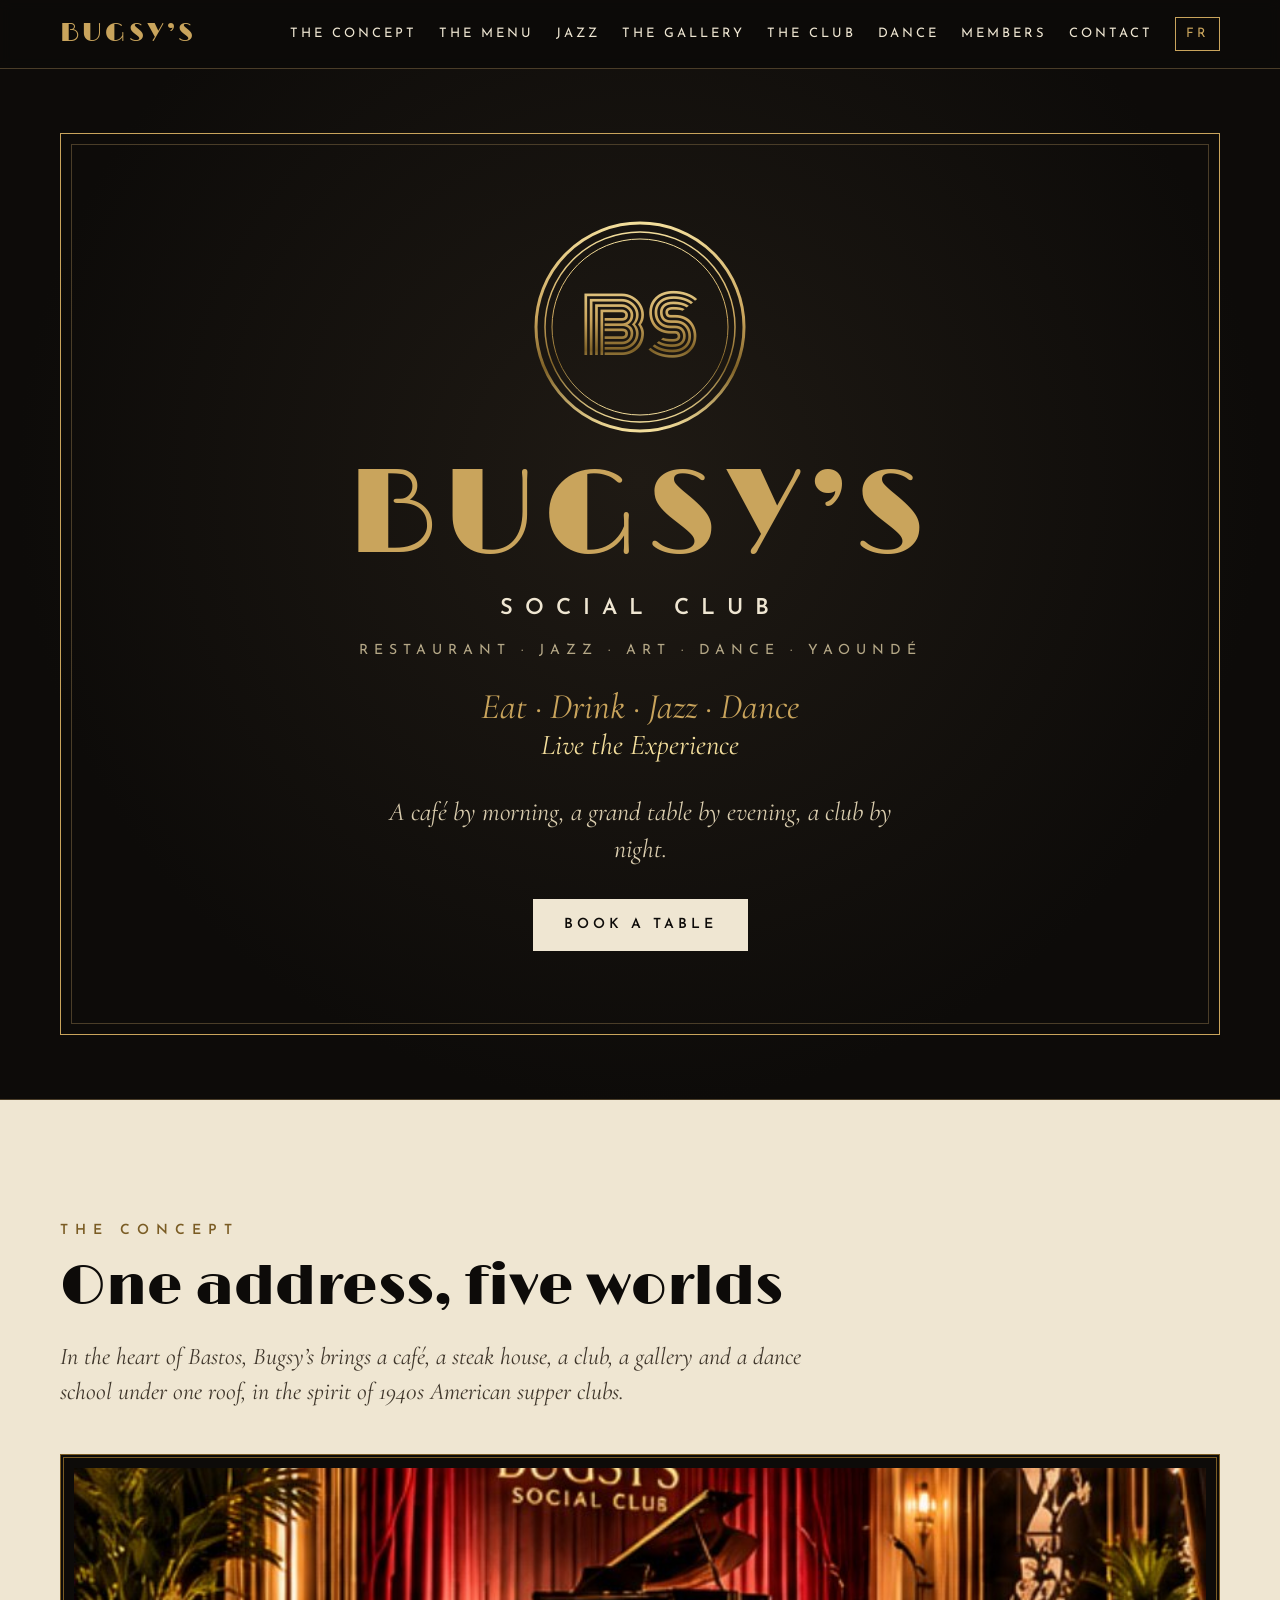
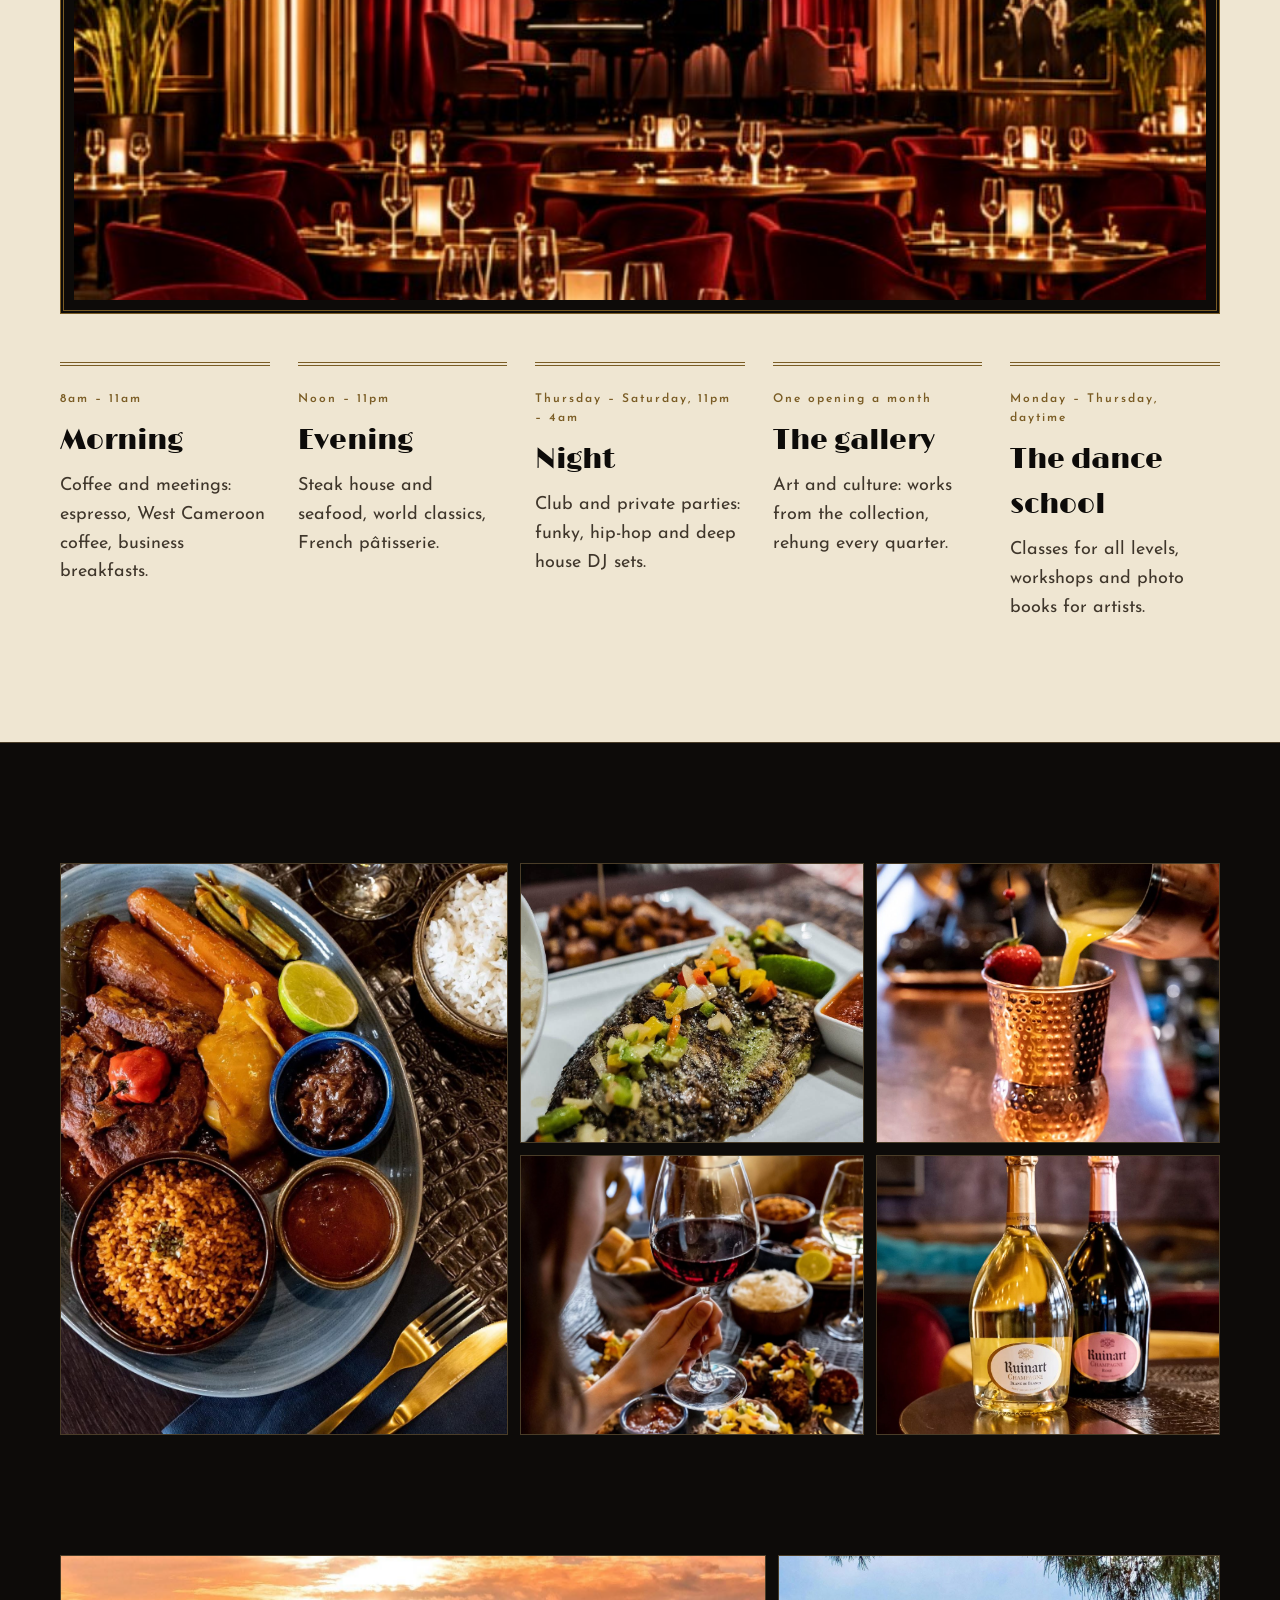
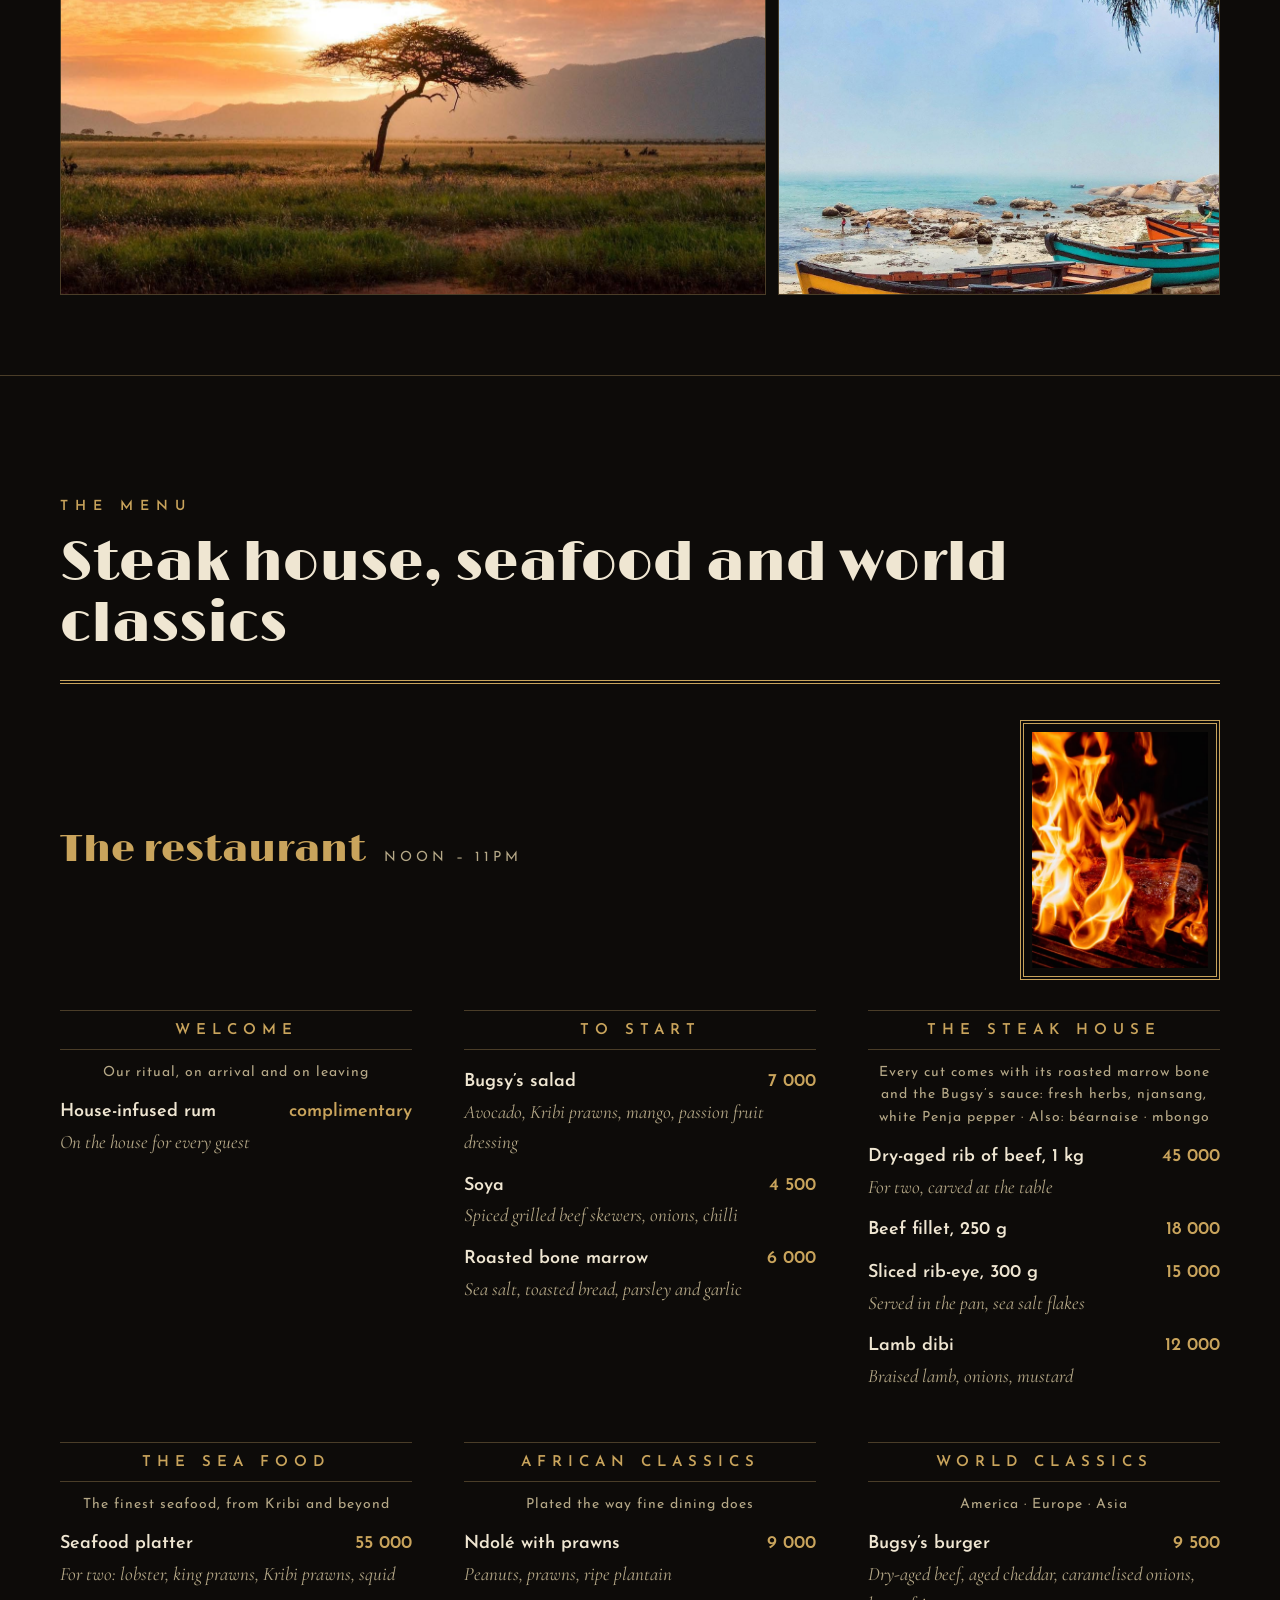
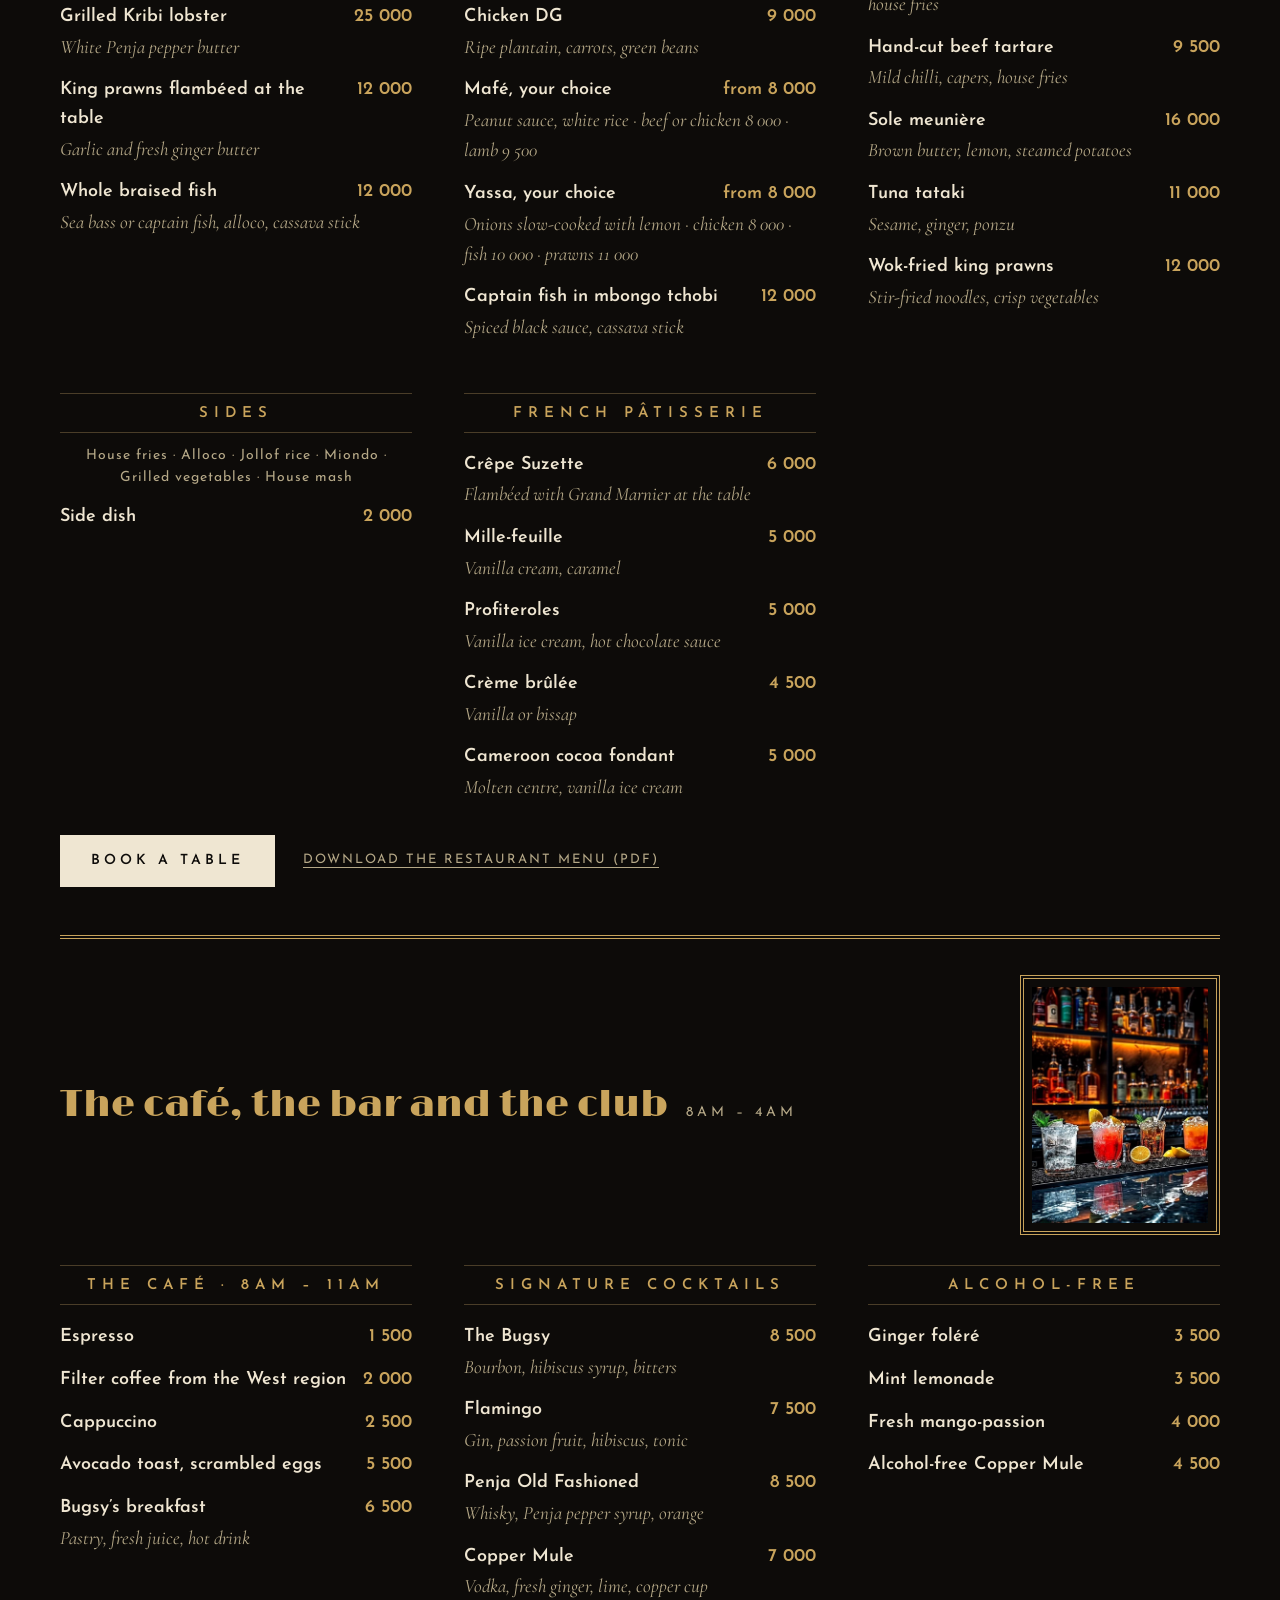
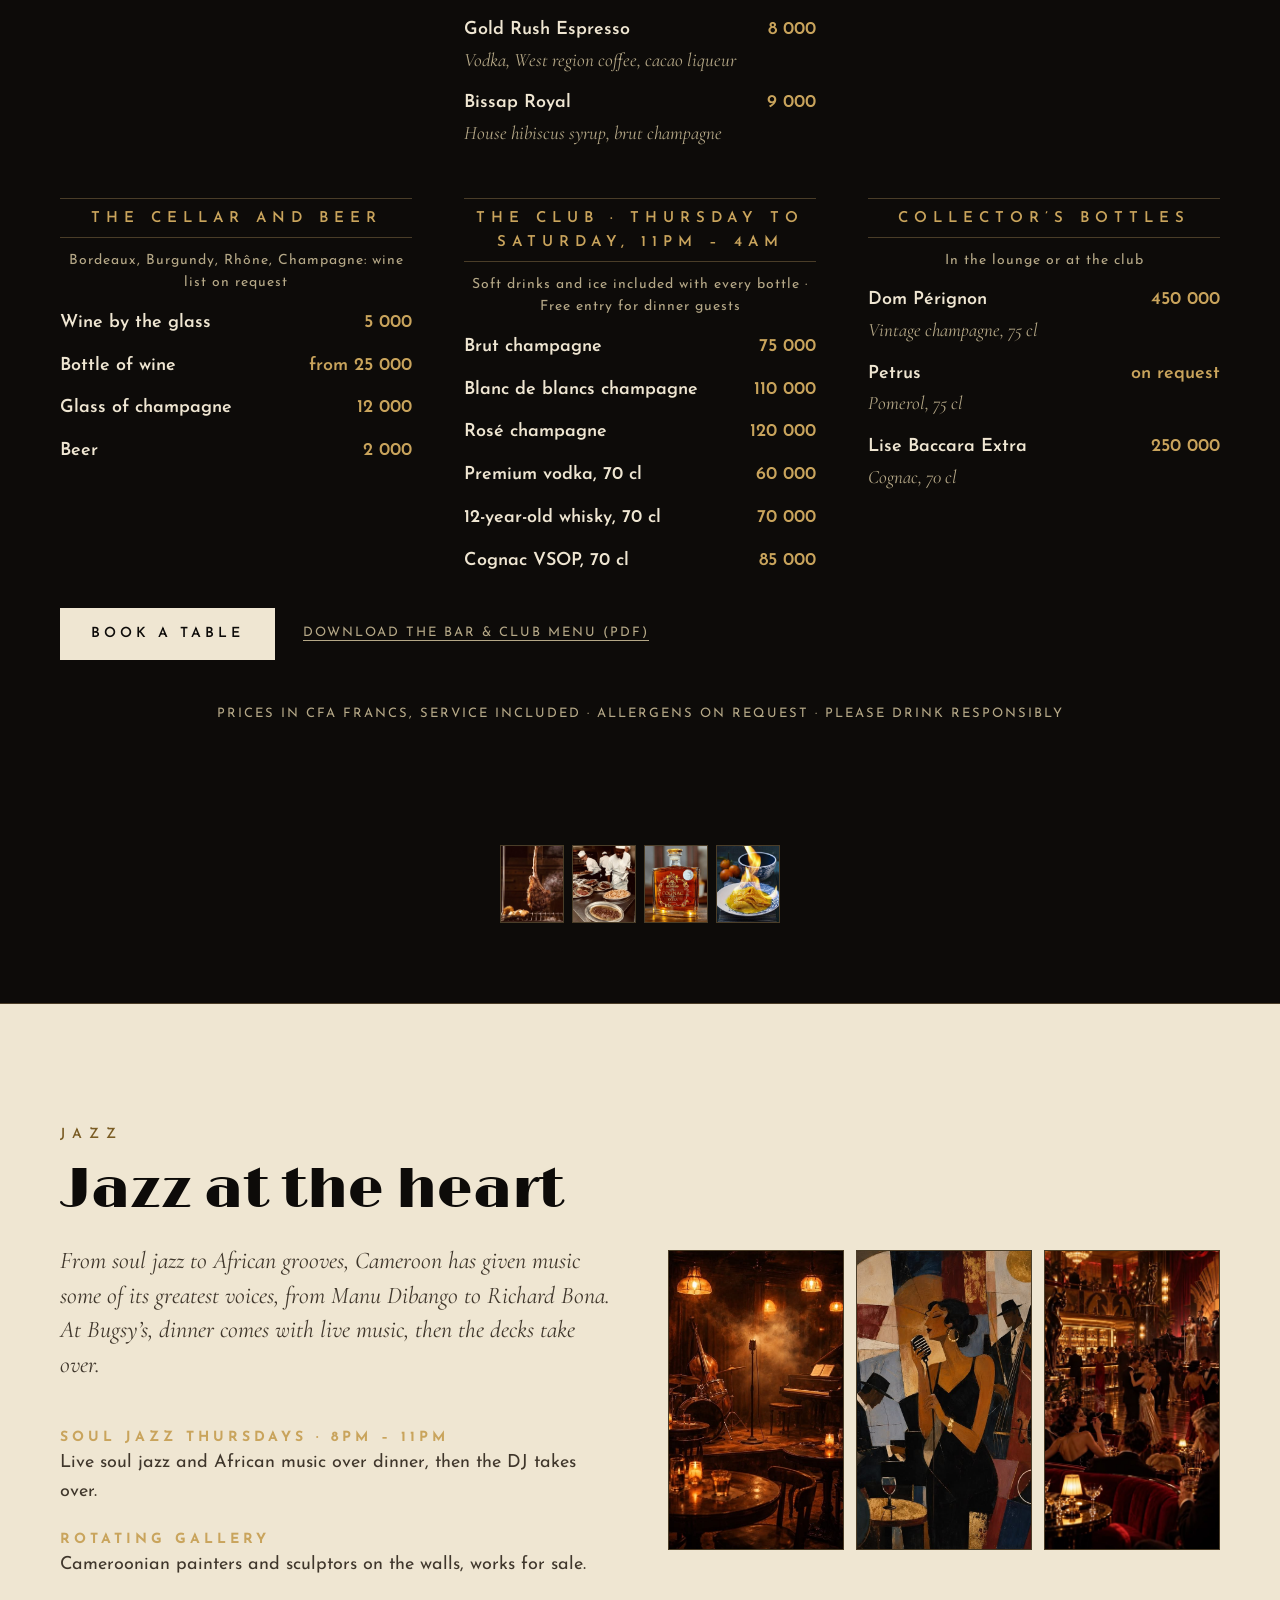
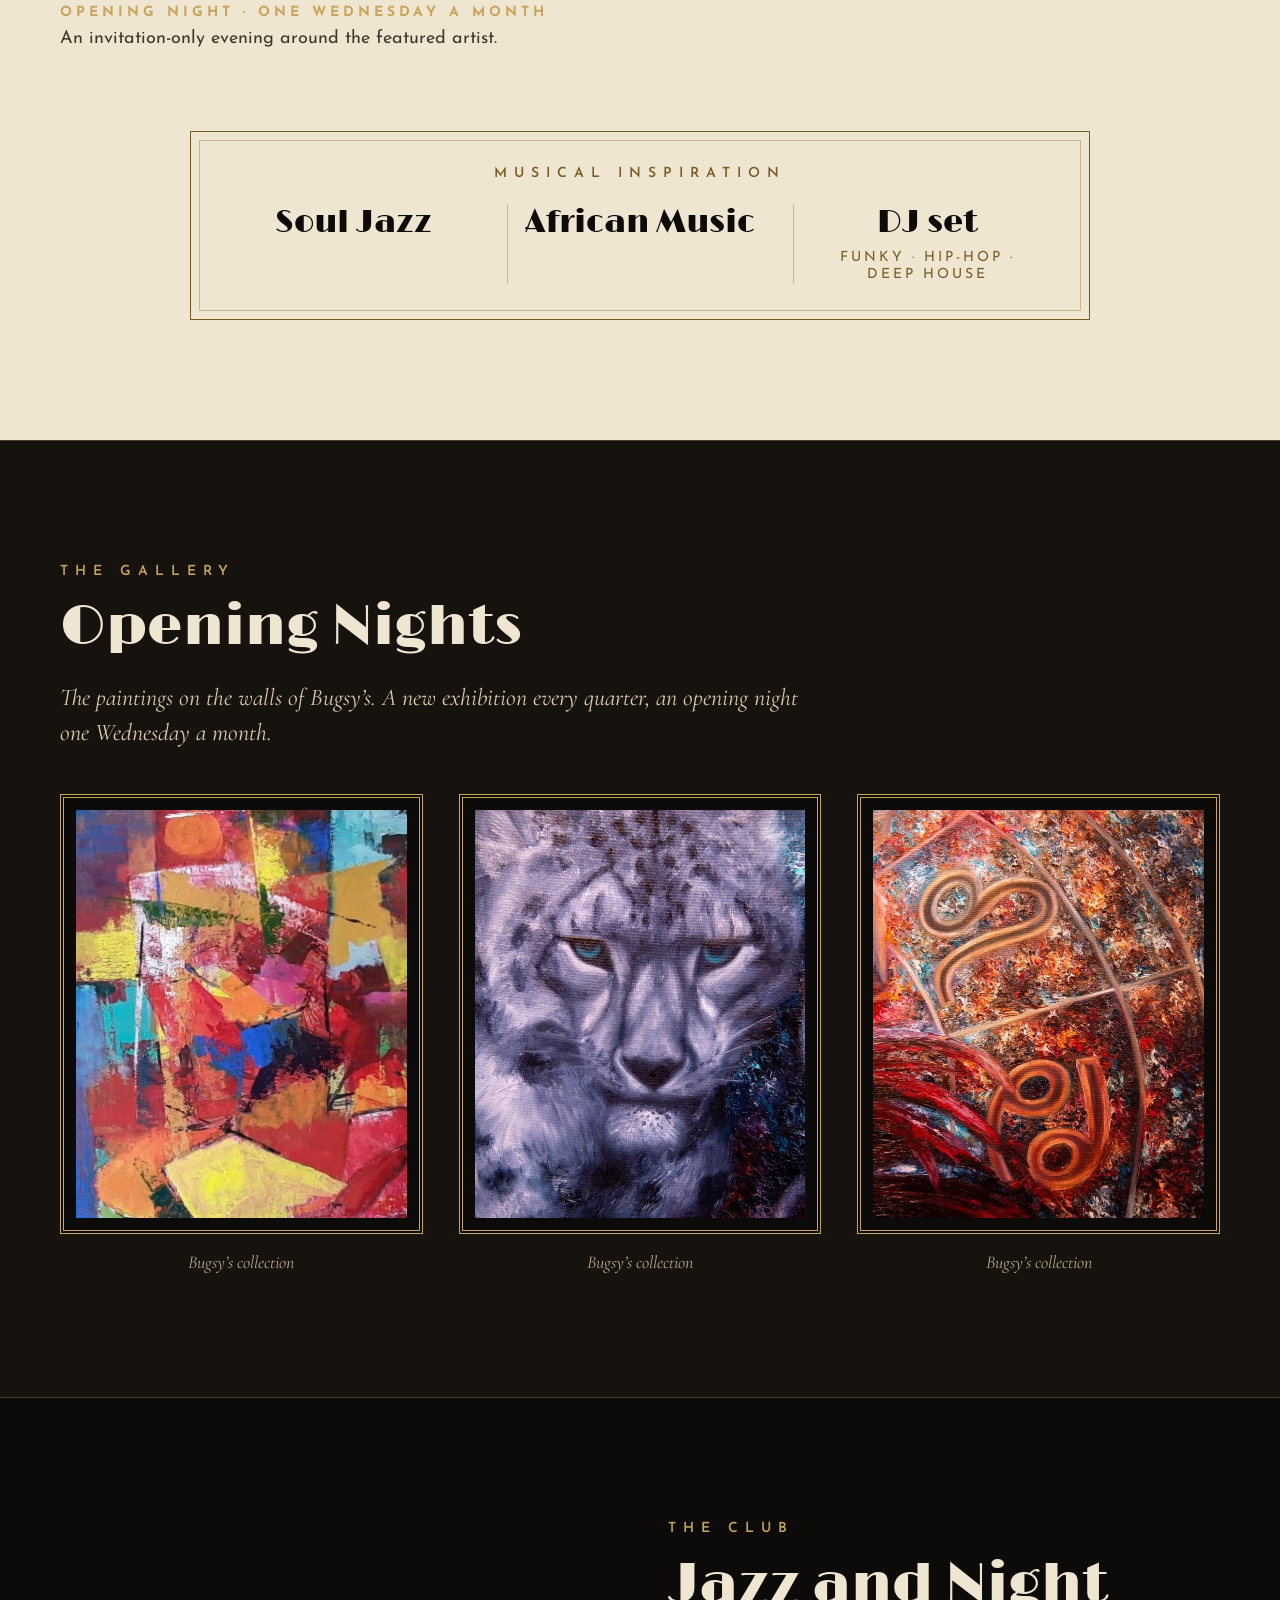
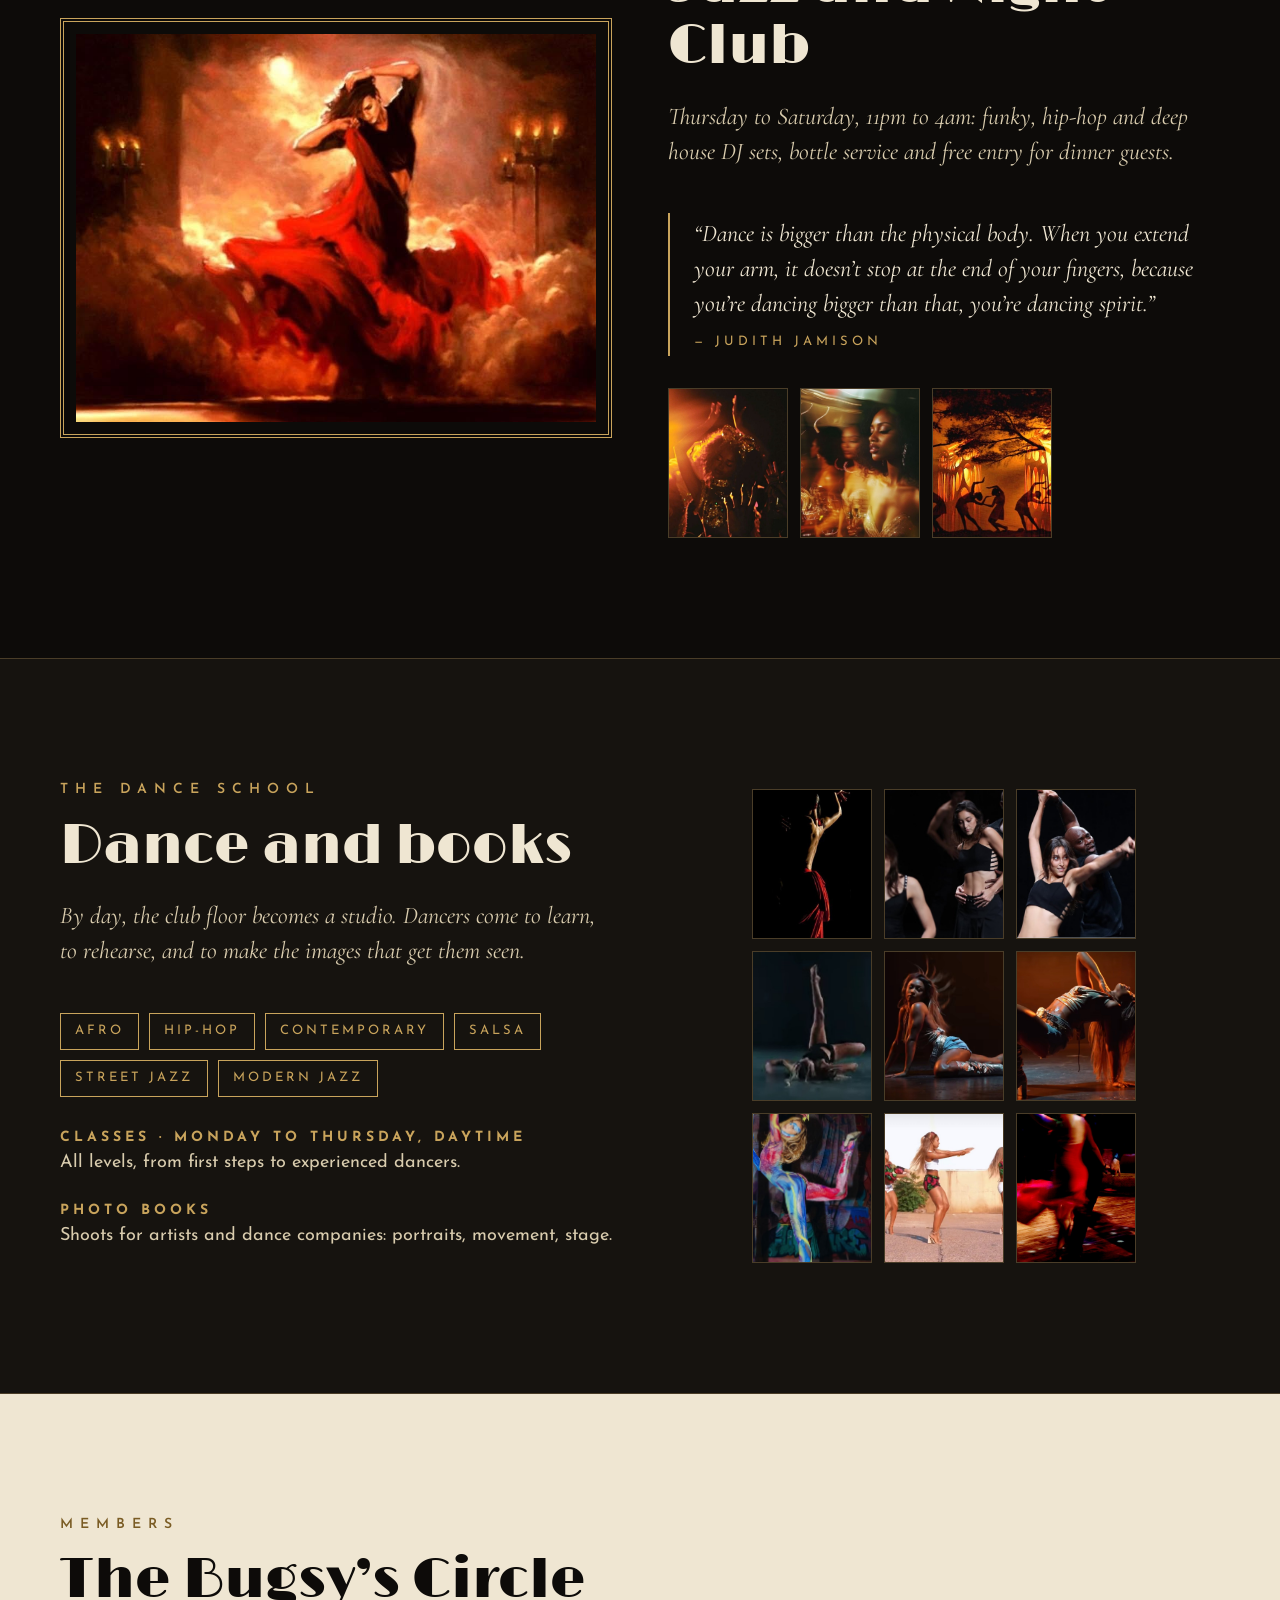
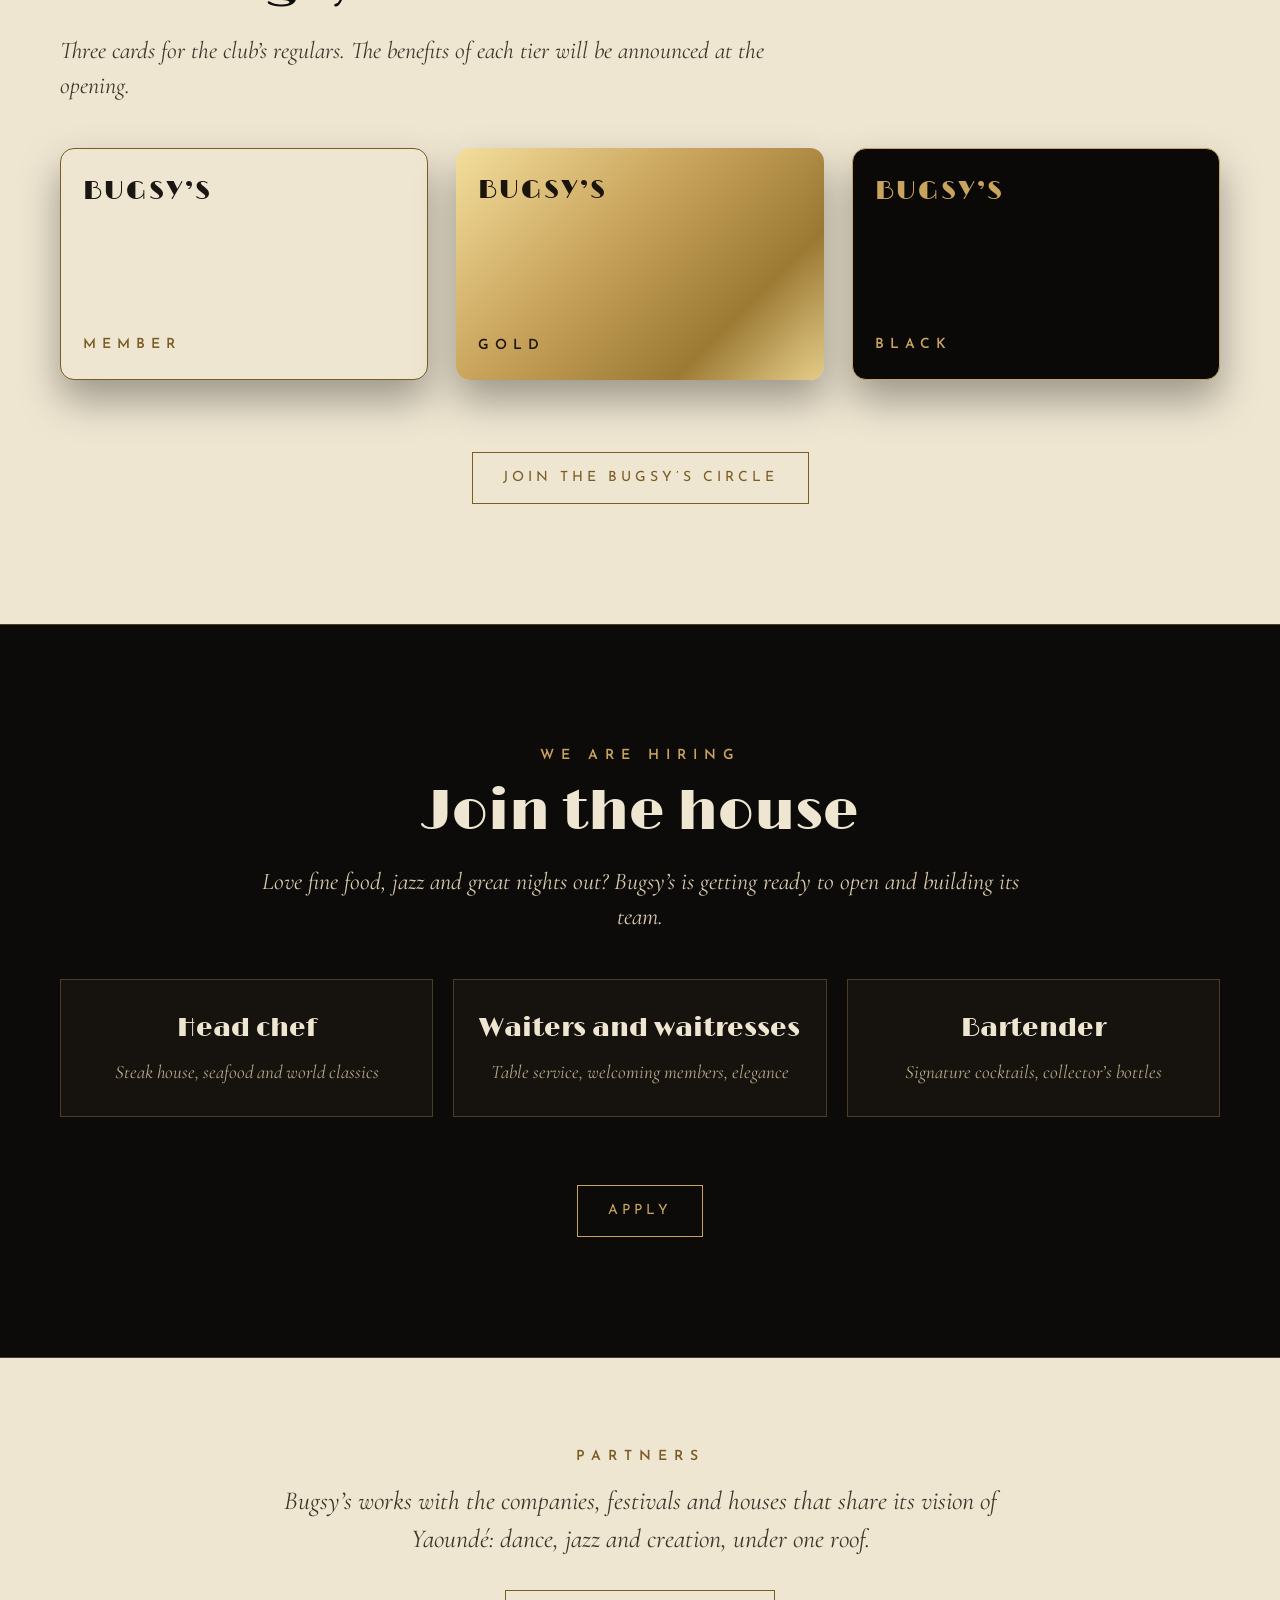
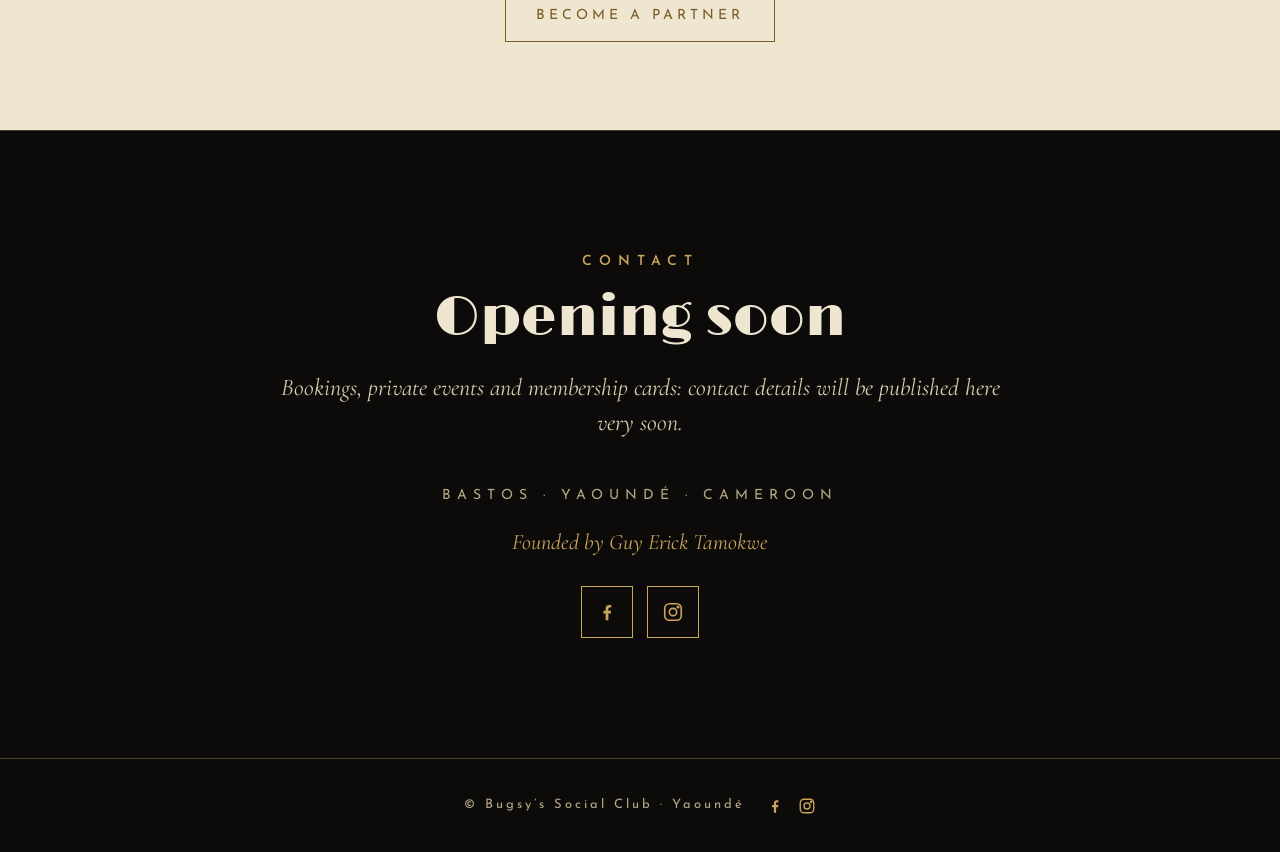
==== en/index.html @ 082ef9e2 "Citation de Judith Jamison : section Jazz and Night Club" ====
<!doctype html>
<html lang="en">
<head>
<meta charset="utf-8">
<meta name="viewport" content="width=device-width, initial-scale=1">
<title>Bugsy’s Social Club — Café, steak house & club in Yaoundé</title>
<meta name="description" content="Bugsy’s Social Club, in Bastos, Yaoundé: a café by morning, a steak house & seafood restaurant by day, soul jazz and African music on Thursdays, funky, hip-hop and deep house DJ sets by night.">
<meta name="google-site-verification" content="RqMSrApwnwL7EWHjoufAK615FxAHIwPgRF8zSP913zs">
<link rel="canonical" href="https://bugsys-club.github.io/bugsysclub/en/">
<link rel="alternate" hreflang="fr" href="https://bugsys-club.github.io/bugsysclub/">
<link rel="alternate" hreflang="en" href="https://bugsys-club.github.io/bugsysclub/en/">
<meta property="og:title" content="Bugsy’s Social Club — Café, steak house & club in Yaoundé">
<meta property="og:description" content="Bugsy’s Social Club, in Bastos, Yaoundé: a café by morning, a steak house & seafood restaurant by day, soul jazz and African music on Thursdays, funky, hip-hop and deep house DJ sets by night.">
<meta property="og:image" content="https://bugsys-club.github.io/bugsysclub/assets/img/plateau.jpg">
<meta property="og:url" content="https://bugsys-club.github.io/bugsysclub/en/">
<link rel="preconnect" href="https://fonts.googleapis.com">
<link rel="preconnect" href="https://fonts.gstatic.com" crossorigin>
<link href="https://fonts.googleapis.com/css2?family=Limelight&family=Monoton&family=Josefin+Sans:wght@400;600&family=Cormorant+Garamond:ital,wght@1,500&display=swap" rel="stylesheet">
<link rel="stylesheet" href="../assets/style.css">
<link rel="icon" href="../assets/favicon.svg" type="image/svg+xml">
<meta name="twitter:card" content="summary_large_image">
<script type="application/ld+json">{"@context": "https://schema.org", "@type": ["Restaurant", "BarOrPub"], "name": "Bugsy’s Social Club", "url": "https://bugsys-club.github.io/bugsysclub/en/", "description": "Bugsy’s Social Club, in Bastos, Yaoundé: a café by morning, a steak house & seafood restaurant by day, soul jazz and African music on Thursdays, funky, hip-hop and deep house DJ sets by night.", "image": "https://bugsys-club.github.io/bugsysclub/assets/img/plateau.jpg", "servesCuisine": ["Steakhouse", "Seafood", "Cameroonian", "African", "French", "International"], "address": {"@type": "PostalAddress", "addressLocality": "Yaoundé", "addressRegion": "Bastos", "addressCountry": "CM"}, "inLanguage": "en", "founder": {"@type": "Person", "name": "Guy Erick Tamokwe", "sameAs": ["https://www.instagram.com/guyericktamokwe/"]}, "sameAs": ["https://www.facebook.com/share/19V8M8bjyL/"]}</script>
</head>
<body>
<header class="header"><div class="wrap">
  <a class="brand" href="#top">BUGSY’S</a>
  <nav class="nav"><a href="#concept">The concept</a><a href="#carte">The menu</a><a href="#jazz">Jazz</a><a href="#galerie">The gallery</a><a href="#club">The club</a><a href="#danse">Dance</a><a href="#membres">Members</a><a href="#contact">Contact</a><a class="lang" href="../" hreflang="fr">FR</a><button class="burger" type="button" aria-expanded="false" aria-controls="sommaire">Contents</button></nav>
</div></header>
<div class="sommaire" id="sommaire" hidden>
  <p class="sommaire-titre">Contents</p>
  <ol><li><a href="#concept">The concept</a></li><li><a href="#carte">The menu</a></li><li><a href="#jazz">Jazz</a></li><li><a href="#galerie">The gallery</a></li><li><a href="#club">The club</a></li><li><a href="#danse">Dance</a></li><li><a href="#membres">Members</a></li><li><a href="#contact">Contact</a></li></ol>
  <button class="fermer" type="button">Close</button>
</div>
<script>
(function () {
  var b = document.querySelector('.burger'), s = document.getElementById('sommaire');
  function ouvrir(o) { s.hidden = !o; b.setAttribute('aria-expanded', o); document.body.style.overflow = o ? 'hidden' : ''; }
  b.addEventListener('click', function () { ouvrir(s.hidden); });
  s.querySelector('.fermer').addEventListener('click', function () { ouvrir(false); });
  s.querySelectorAll('a').forEach(function (a) { a.addEventListener('click', function () { ouvrir(false); }); });
})();
</script>
<main id="top">
<section class="hero"><div class="wrap"><div class="hero-frame"><div class="hero-inner">
  <svg viewBox="0 0 220 220" role="img" aria-label="Monogramme BS de Bugsy’s Social Club">
  <defs><linearGradient id="or" x1="0" y1="0" x2="0" y2="1">
    <stop offset="0" stop-color="#F3DE9C"/><stop offset="0.45" stop-color="#C9A45C"/>
    <stop offset="0.7" stop-color="#7E6127"/><stop offset="1" stop-color="#F3DE9C"/></linearGradient></defs>
  <circle cx="110" cy="110" r="104" fill="none" stroke="url(#or)" stroke-width="3"/>
  <circle cx="110" cy="110" r="95" fill="none" stroke="url(#or)" stroke-width="1.5"/>
  <circle cx="110" cy="110" r="88" fill="none" stroke="url(#or)" stroke-width="1"/>
  <text x="110" y="138" text-anchor="middle" font-family="Monoton, serif" font-size="76" fill="url(#or)">BS</text>
</svg>
  <h1>BUGSY’S</h1>
  <p class="club">SOCIAL CLUB</p>
  <p class="sous">Restaurant · Jazz · Art · Dance · Yaoundé</p>
  <p class="signature">Eat · Drink · Jazz · Dance<span>Live the Experience</span></p>
  <p class="accroche">A café by morning, a grand table by evening, a club by night.</p>
  <a class="btn btn-plein" href="#contact" data-objet="Booking">Book a table</a>
</div></div></div></section>

<section class="section clair" id="concept"><div class="wrap">
  <p class="eyebrow">The concept</p>
  <h2>One address, five worlds</h2>
  <p class="intro">In the heart of Bastos, Bugsy’s brings a café, a steak house, a club, a gallery and a dance school under one roof, in the spirit of 1940s American supper clubs.</p>
  <figure class="ambiance"><img src="../assets/img/ambiance-salle.jpg" alt="The Bugsy’s dining room: red velvet chairs, chandelier, stage and grand piano" loading="lazy"></figure>
  <div class="trois cinq"><div class="temps"><div class="heure">8am – 11am</div><h3>Morning</h3><p>Coffee and meetings: espresso, West Cameroon coffee, business breakfasts.</p></div><div class="temps"><div class="heure">Noon – 11pm</div><h3>Evening</h3><p>Steak house and seafood, world classics, French pâtisserie.</p></div><div class="temps"><div class="heure">Thursday – Saturday, 11pm – 4am</div><h3>Night</h3><p>Club and private parties: funky, hip-hop and deep house DJ sets.</p></div><div class="temps"><div class="heure">One opening a month</div><h3>The gallery</h3><p>Art and culture: works from the collection, rehung every quarter.</p></div><div class="temps"><div class="heure">Monday – Thursday, daytime</div><h3>The dance school</h3><p>Classes for all levels, workshops and photo books for artists.</p></div></div>
</div></section>

<section class="section"><div class="wrap"><div class="galerie"><img src="../assets/img/plateau.jpg" alt="Platter of braised meats, red rice and house sauces" loading="lazy"><img src="../assets/img/poisson.jpg" alt="Braised fish with pepper salsa and lime" loading="lazy"><img src="../assets/img/cocktail.jpg" alt="Cocktail served in a copper cup" loading="lazy"><img src="../assets/img/vin.jpg" alt="Glass of red wine above a laid table" loading="lazy"><img src="../assets/img/champagne.jpg" alt="Champagne on a lounge table" loading="lazy"></div></div></section>

<section class="section illustrations"><div class="wrap"><div class="racines">
    <img src="../assets/img/savane.jpg" alt="Lone acacia tree on the savannah at sunset" loading="lazy">
    <img src="../assets/img/barques.jpg" alt="Colourful fishing boats on an African beach" loading="lazy">
</div></div></section>

<section class="section" id="carte"><div class="wrap">
  <p class="eyebrow">The menu</p>
  <h2>Steak house, seafood and world classics</h2>
  <div class="volet"><div class="volet-tete"><p class="volet-titre">The restaurant <span>Noon – 11pm</span></p><img src="../assets/img/grill-flammes.jpg" alt="Beef seared in the flames of the grill" loading="lazy"></div><div class="carte"><div class="rubrique"><h3>Welcome</h3><p class="note">Our ritual, on arrival and on leaving</p><p class="plat"><span class="ligne"><strong>House-infused rum</strong><b class="prix">complimentary</b></span><span class="desc">On the house for every guest</span></p></div><div class="rubrique"><h3>To start</h3><p class="plat"><span class="ligne"><strong>Bugsy’s salad</strong><b class="prix">7 000</b></span><span class="desc">Avocado, Kribi prawns, mango, passion fruit dressing</span></p><p class="plat"><span class="ligne"><strong>Soya</strong><b class="prix">4 500</b></span><span class="desc">Spiced grilled beef skewers, onions, chilli</span></p><p class="plat"><span class="ligne"><strong>Roasted bone marrow</strong><b class="prix">6 000</b></span><span class="desc">Sea salt, toasted bread, parsley and garlic</span></p></div><div class="rubrique"><h3>The Steak House</h3><p class="note">Every cut comes with its roasted marrow bone and the Bugsy’s sauce: fresh herbs, njansang, white Penja pepper · Also: béarnaise · mbongo</p><p class="plat"><span class="ligne"><strong>Dry-aged rib of beef, 1 kg</strong><b class="prix">45 000</b></span><span class="desc">For two, carved at the table</span></p><p class="plat"><span class="ligne"><strong>Beef fillet, 250 g</strong><b class="prix">18 000</b></span></p><p class="plat"><span class="ligne"><strong>Sliced rib-eye, 300 g</strong><b class="prix">15 000</b></span><span class="desc">Served in the pan, sea salt flakes</span></p><p class="plat"><span class="ligne"><strong>Lamb dibi</strong><b class="prix">12 000</b></span><span class="desc">Braised lamb, onions, mustard</span></p></div><div class="rubrique"><h3>The Sea Food</h3><p class="note">The finest seafood, from Kribi and beyond</p><p class="plat"><span class="ligne"><strong>Seafood platter</strong><b class="prix">55 000</b></span><span class="desc">For two: lobster, king prawns, Kribi prawns, squid</span></p><p class="plat"><span class="ligne"><strong>Grilled Kribi lobster</strong><b class="prix">25 000</b></span><span class="desc">White Penja pepper butter</span></p><p class="plat"><span class="ligne"><strong>King prawns flambéed at the table</strong><b class="prix">12 000</b></span><span class="desc">Garlic and fresh ginger butter</span></p><p class="plat"><span class="ligne"><strong>Whole braised fish</strong><b class="prix">12 000</b></span><span class="desc">Sea bass or captain fish, alloco, cassava stick</span></p></div><div class="rubrique"><h3>African classics</h3><p class="note">Plated the way fine dining does</p><p class="plat"><span class="ligne"><strong>Ndolé with prawns</strong><b class="prix">9 000</b></span><span class="desc">Peanuts, prawns, ripe plantain</span></p><p class="plat"><span class="ligne"><strong>Chicken DG</strong><b class="prix">9 000</b></span><span class="desc">Ripe plantain, carrots, green beans</span></p><p class="plat"><span class="ligne"><strong>Mafé, your choice</strong><b class="prix">from 8 000</b></span><span class="desc">Peanut sauce, white rice · beef or chicken 8 000 · lamb 9 500</span></p><p class="plat"><span class="ligne"><strong>Yassa, your choice</strong><b class="prix">from 8 000</b></span><span class="desc">Onions slow-cooked with lemon · chicken 8 000 · fish 10 000 · prawns 11 000</span></p><p class="plat"><span class="ligne"><strong>Captain fish in mbongo tchobi</strong><b class="prix">12 000</b></span><span class="desc">Spiced black sauce, cassava stick</span></p></div><div class="rubrique"><h3>World classics</h3><p class="note">America · Europe · Asia</p><p class="plat"><span class="ligne"><strong>Bugsy’s burger</strong><b class="prix">9 500</b></span><span class="desc">Dry-aged beef, aged cheddar, caramelised onions, house fries</span></p><p class="plat"><span class="ligne"><strong>Hand-cut beef tartare</strong><b class="prix">9 500</b></span><span class="desc">Mild chilli, capers, house fries</span></p><p class="plat"><span class="ligne"><strong>Sole meunière</strong><b class="prix">16 000</b></span><span class="desc">Brown butter, lemon, steamed potatoes</span></p><p class="plat"><span class="ligne"><strong>Tuna tataki</strong><b class="prix">11 000</b></span><span class="desc">Sesame, ginger, ponzu</span></p><p class="plat"><span class="ligne"><strong>Wok-fried king prawns</strong><b class="prix">12 000</b></span><span class="desc">Stir-fried noodles, crisp vegetables</span></p></div><div class="rubrique"><h3>Sides</h3><p class="note">House fries · Alloco · Jollof rice · Miondo · Grilled vegetables · House mash</p><p class="plat"><span class="ligne"><strong>Side dish</strong><b class="prix">2 000</b></span></p></div><div class="rubrique"><h3>French pâtisserie</h3><p class="plat"><span class="ligne"><strong>Crêpe Suzette</strong><b class="prix">6 000</b></span><span class="desc">Flambéed with Grand Marnier at the table</span></p><p class="plat"><span class="ligne"><strong>Mille-feuille</strong><b class="prix">5 000</b></span><span class="desc">Vanilla cream, caramel</span></p><p class="plat"><span class="ligne"><strong>Profiteroles</strong><b class="prix">5 000</b></span><span class="desc">Vanilla ice cream, hot chocolate sauce</span></p><p class="plat"><span class="ligne"><strong>Crème brûlée</strong><b class="prix">4 500</b></span><span class="desc">Vanilla or bissap</span></p><p class="plat"><span class="ligne"><strong>Cameroon cocoa fondant</strong><b class="prix">5 000</b></span><span class="desc">Molten centre, vanilla ice cream</span></p></div></div><div class="volet-actions"><a class="btn btn-plein" href="#contact" data-objet="Booking">Book a table</a><a class="lien-pdf" href="../assets/cartes/bugsys-carte-restaurant.pdf" download>Download the restaurant menu (PDF)</a></div></div><div class="volet"><div class="volet-tete"><p class="volet-titre">The café, the bar and the club <span>8am – 4am</span></p><img src="../assets/img/bar-cocktails.jpg" alt="Cocktails lined up on the bar counter, lit bottles behind" loading="lazy"></div><div class="carte"><div class="rubrique"><h3>The café · 8am – 11am</h3><p class="plat"><span class="ligne"><strong>Espresso</strong><b class="prix">1 500</b></span></p><p class="plat"><span class="ligne"><strong>Filter coffee from the West region</strong><b class="prix">2 000</b></span></p><p class="plat"><span class="ligne"><strong>Cappuccino</strong><b class="prix">2 500</b></span></p><p class="plat"><span class="ligne"><strong>Avocado toast, scrambled eggs</strong><b class="prix">5 500</b></span></p><p class="plat"><span class="ligne"><strong>Bugsy’s breakfast</strong><b class="prix">6 500</b></span><span class="desc">Pastry, fresh juice, hot drink</span></p></div><div class="rubrique"><h3>Signature cocktails</h3><p class="plat"><span class="ligne"><strong>The Bugsy</strong><b class="prix">8 500</b></span><span class="desc">Bourbon, hibiscus syrup, bitters</span></p><p class="plat"><span class="ligne"><strong>Flamingo</strong><b class="prix">7 500</b></span><span class="desc">Gin, passion fruit, hibiscus, tonic</span></p><p class="plat"><span class="ligne"><strong>Penja Old Fashioned</strong><b class="prix">8 500</b></span><span class="desc">Whisky, Penja pepper syrup, orange</span></p><p class="plat"><span class="ligne"><strong>Copper Mule</strong><b class="prix">7 000</b></span><span class="desc">Vodka, fresh ginger, lime, copper cup</span></p><p class="plat"><span class="ligne"><strong>Gold Rush Espresso</strong><b class="prix">8 000</b></span><span class="desc">Vodka, West region coffee, cacao liqueur</span></p><p class="plat"><span class="ligne"><strong>Bissap Royal</strong><b class="prix">9 000</b></span><span class="desc">House hibiscus syrup, brut champagne</span></p></div><div class="rubrique"><h3>Alcohol-free</h3><p class="plat"><span class="ligne"><strong>Ginger foléré</strong><b class="prix">3 500</b></span></p><p class="plat"><span class="ligne"><strong>Mint lemonade</strong><b class="prix">3 500</b></span></p><p class="plat"><span class="ligne"><strong>Fresh mango-passion</strong><b class="prix">4 000</b></span></p><p class="plat"><span class="ligne"><strong>Alcohol-free Copper Mule</strong><b class="prix">4 500</b></span></p></div><div class="rubrique"><h3>The cellar and beer</h3><p class="note">Bordeaux, Burgundy, Rhône, Champagne: wine list on request</p><p class="plat"><span class="ligne"><strong>Wine by the glass</strong><b class="prix">5 000</b></span></p><p class="plat"><span class="ligne"><strong>Bottle of wine</strong><b class="prix">from 25 000</b></span></p><p class="plat"><span class="ligne"><strong>Glass of champagne</strong><b class="prix">12 000</b></span></p><p class="plat"><span class="ligne"><strong>Beer</strong><b class="prix">2 000</b></span></p></div><div class="rubrique"><h3>The club · Thursday to Saturday, 11pm – 4am</h3><p class="note">Soft drinks and ice included with every bottle · Free entry for dinner guests</p><p class="plat"><span class="ligne"><strong>Brut champagne</strong><b class="prix">75 000</b></span></p><p class="plat"><span class="ligne"><strong>Blanc de blancs champagne</strong><b class="prix">110 000</b></span></p><p class="plat"><span class="ligne"><strong>Rosé champagne</strong><b class="prix">120 000</b></span></p><p class="plat"><span class="ligne"><strong>Premium vodka, 70 cl</strong><b class="prix">60 000</b></span></p><p class="plat"><span class="ligne"><strong>12-year-old whisky, 70 cl</strong><b class="prix">70 000</b></span></p><p class="plat"><span class="ligne"><strong>Cognac VSOP, 70 cl</strong><b class="prix">85 000</b></span></p></div><div class="rubrique"><h3>Collector’s bottles</h3><p class="note">In the lounge or at the club</p><p class="plat"><span class="ligne"><strong>Dom Pérignon</strong><b class="prix">450 000</b></span><span class="desc">Vintage champagne, 75 cl</span></p><p class="plat"><span class="ligne"><strong>Petrus</strong><b class="prix">on request</b></span><span class="desc">Pomerol, 75 cl</span></p><p class="plat"><span class="ligne"><strong>Lise Baccara Extra</strong><b class="prix">250 000</b></span><span class="desc">Cognac, 70 cl</span></p></div></div><div class="volet-actions"><a class="btn btn-plein" href="#contact" data-objet="Booking">Book a table</a><a class="lien-pdf" href="../assets/cartes/bugsys-carte-bar-club.pdf" download>Download the bar & club menu (PDF)</a></div></div>
  <p class="mention">Prices in CFA francs, service included · Allergens on request · Please drink responsibly</p>
</div></section>

<section class="section illustrations"><div class="wrap"><div class="cuisine">
  <img src="../assets/img/cuisine-tomahawk.jpg" alt="Tomahawk steak hanging over the grill" loading="lazy">
  <img src="../assets/img/cuisine-brigade.jpg" alt="The kitchen brigade plating sliced steaks and fries" loading="lazy">
  <img src="../assets/img/cuisine-cognac.jpg" alt="Decanter of extra cognac in the bar light" loading="lazy">
  <img src="../assets/img/cuisine-crepes.jpg" alt="Orange crêpes, flambéed" loading="lazy">
</div></div></section>

<section class="section clair" id="jazz"><div class="wrap"><div class="jazz">
  <div>
    <p class="eyebrow">Jazz</p>
    <h2>Jazz at the heart</h2>
    <p class="intro">From soul jazz to African grooves, Cameroon has given music some of its greatest voices, from Manu Dibango to Richard Bona. At Bugsy’s, dinner comes with live music, then the decks take over.</p>
    <p class="rdv"><b>Soul Jazz Thursdays · 8pm – 11pm</b>Live soul jazz and African music over dinner, then the DJ takes over.</p><p class="rdv"><b>Rotating gallery</b>Cameroonian painters and sculptors on the walls, works for sale.</p><p class="rdv"><b>Opening night · one Wednesday a month</b>An invitation-only evening around the featured artist.</p>
  </div>
  <div class="jazz-photos">
    <img src="../assets/img/jazz-scene.jpg" alt="Dimly lit jazz stage: double bass, drums, piano and microphone by candlelight" loading="lazy">
    <img src="../assets/img/jazz-peinture.jpg" alt="Painting of a jazz singer with a pianist and a double bass player" loading="lazy">
    <img src="../assets/img/jazz-club.jpg" alt="Art deco jazz club: singer on stage, dancers and red velvet banquettes" loading="lazy">
  </div>
</div>
<aside class="encart-musique">
  <p class="encart-titre">Musical inspiration</p>
  <ul>
    <li>Soul Jazz</li>
    <li>African Music</li>
    <li>DJ set<span>Funky · Hip-hop · <i>Deep House</i></span></li>
  </ul>
</aside>
</div></section>

<section class="section galerie-art" id="galerie"><div class="wrap">
  <p class="eyebrow">The gallery</p>
  <h2>Opening Nights</h2>
  <p class="intro">The paintings on the walls of Bugsy’s. A new exhibition every quarter, an opening night one Wednesday a month.</p>
  <div class="oeuvres">
    <figure><img src="../assets/img/galerie-abstraction.jpg" alt="Abstract painting in red, yellow and blue blocks" loading="lazy"><figcaption>Bugsy’s collection</figcaption></figure>
    <figure><img src="../assets/img/galerie-leopard.jpg" alt="Painting of a snow leopard with turquoise eyes" loading="lazy"><figcaption>Bugsy’s collection</figcaption></figure>
    <figure><img src="../assets/img/galerie-symboles.jpg" alt="Abstract canvas with golden symbols on red and blue" loading="lazy"><figcaption>Bugsy’s collection</figcaption></figure>
  </div>
</div></section>

<section class="section" id="club"><div class="wrap"><div class="jazz">
  <img class="club-image" src="../assets/img/club-danseuse.jpg" alt="Painting of a dancer in a swirling red dress, by candlelight" loading="lazy">
  <div>
    <p class="eyebrow">The club</p>
    <h2>Jazz and Night Club</h2>
    <p class="intro">Thursday to Saturday, 11pm to 4am: funky, hip-hop and deep house DJ sets, bottle service and free entry for dinner guests.</p>
    <blockquote class="citation" lang="en"><p>“Dance is bigger than the physical body. When you extend your arm, it doesn’t stop at the end of your fingers, because you’re dancing bigger than that, you’re dancing spirit.”</p><footer>Judith Jamison</footer></blockquote>
    <div class="club-photos"><img src="../assets/img/club-mains.jpg" alt="Dancer in sequins, hands raised in golden light" loading="lazy"><img src="../assets/img/club-champagne.jpg" alt="Guests in sparkling dresses, champagne in hand" loading="lazy"><img src="../assets/img/club-silhouettes.jpg" alt="Silhouettes of dancers in orange light" loading="lazy"></div>
  </div>
</div></div></section>

<section class="section galerie-art" id="danse"><div class="wrap">
  <div class="jazz">
    <div>
      <p class="eyebrow">The dance school</p>
      <h2>Dance and books</h2>
      <p class="intro">By day, the club floor becomes a studio. Dancers come to learn, to rehearse, and to make the images that get them seen.</p>
      <ul class="styles"><li>Afro</li><li>Hip-hop</li><li>Contemporary</li><li>Salsa</li><li>Street jazz</li><li>Modern jazz</li></ul>
      <p class="rdv"><b>Classes · Monday to Thursday, daytime</b>All levels, from first steps to experienced dancers.</p><p class="rdv"><b>Photo books</b>Shoots for artists and dance companies: portraits, movement, stage.</p>
    </div>
    <div class="danse-photos"><img src="../assets/img/danse-dos.jpg" alt="Bare back of a dancer against black, red drape" loading="lazy"><img src="../assets/img/danse-contemporain.jpg" alt="Contemporary dancers against a black background" loading="lazy"><img src="../assets/img/danse-duo.jpg" alt="Dance duo, arms raised" loading="lazy"><img src="../assets/img/danse-sol.jpg" alt="Dancer on the floor under copper light" loading="lazy"><img src="../assets/img/danse-solo.jpg" alt="Dancer in a backbend, hair on the floor" loading="lazy"><img src="../assets/img/danse-cambre.jpg" alt="Three afro dancers outdoors" loading="lazy"><img src="../assets/img/danse-graffiti.jpg" alt="Dancer on the floor, one leg raised to the sky" loading="lazy"><img src="../assets/img/danse-afro.jpg" alt="Body-painted dancer against a graffiti wall" loading="lazy"><img src="../assets/img/danse-salsa.jpg" alt="Salsa couple in motion, red dress on the dance floor" loading="lazy"></div>
  </div>
</div></section>

<section class="section clair" id="membres"><div class="wrap">
  <p class="eyebrow">Members</p>
  <h2>The Bugsy’s Circle</h2>
  <p class="intro">Three cards for the club’s regulars. The benefits of each tier will be announced at the opening.</p>
  <div class="membres"><div class="carte-membre m-membre"><div class="nom">BUGSY’S</div><div class="niveau">MEMBER</div></div><div class="carte-membre m-gold"><div class="nom">BUGSY’S</div><div class="niveau">GOLD</div></div><div class="carte-membre m-black"><div class="nom">BUGSY’S</div><div class="niveau">BLACK</div></div></div>
  <p class="membres-cta"><a class="btn" href="#contact" data-objet="Membership card">Join the Bugsy’s Circle</a></p>
</div></section>

<section class="section recrutement"><div class="wrap">
  <p class="eyebrow">We are hiring</p>
  <h2>Join the house</h2>
  <p class="intro">Love fine food, jazz and great nights out? Bugsy’s is getting ready to open and building its team.</p>
  <div class="postes"><div class="poste"><h3>Head chef</h3><p>Steak house, seafood and world classics</p></div><div class="poste"><h3>Waiters and waitresses</h3><p>Table service, welcoming members, elegance</p></div><div class="poste"><h3>Bartender</h3><p>Signature cocktails, collector’s bottles</p></div></div>
  <a class="btn" href="#contact" data-objet="Job application">Apply</a>
</div></section>

<section class="section clair partenaires"><div class="wrap">
  <p class="eyebrow">Partners</p>
  <p class="partenaires-texte">Bugsy’s works with the companies, festivals and houses that share its vision of Yaoundé: dance, jazz and creation, under one roof.</p>
  <a class="btn" href="#contact" data-objet="Partnership">Become a partner</a>
</div></section>

<section class="section contact" id="contact"><div class="wrap">
  <p class="eyebrow">Contact</p>
  <h2>Opening soon</h2>
  <p class="intro">Bookings, private events and membership cards: contact details will be published here very soon.</p>
  
  <p class="lieu">Bastos · Yaoundé · Cameroon</p>
  <p class="fondateur">Founded by Guy Erick Tamokwe</p>
  <p class="reseaux"><a href="https://www.facebook.com/share/19V8M8bjyL/" target="_blank" rel="noopener" aria-label="Facebook" title="Facebook"><svg width="20" height="20" viewBox="0 0 24 24" fill="currentColor" aria-hidden="true"><path d="M13.5 21v-7.5h2.6l.4-3h-3V8.6c0-.9.3-1.5 1.5-1.5h1.6V4.4c-.3 0-1.2-.1-2.3-.1-2.3 0-3.8 1.4-3.8 3.9v2.3H8v3h2.5V21h3z"></path></svg></a><a href="https://www.instagram.com/guyericktamokwe/" target="_blank" rel="noopener" aria-label="Instagram" title="Instagram"><svg width="20" height="20" viewBox="0 0 24 24" fill="none" stroke="currentColor" stroke-width="1.8" aria-hidden="true"><rect x="3" y="3" width="18" height="18" rx="5"></rect><circle cx="12" cy="12" r="4"></circle><circle cx="17.5" cy="6.5" r="0.8" fill="currentColor"></circle></svg></a></p>
</div></section>
</main>
<footer class="footer">© Bugsy’s Social Club · Yaoundé <span class="footer-reseaux"><a href="https://www.facebook.com/share/19V8M8bjyL/" target="_blank" rel="noopener" aria-label="Facebook" title="Facebook"><svg width="20" height="20" viewBox="0 0 24 24" fill="currentColor" aria-hidden="true"><path d="M13.5 21v-7.5h2.6l.4-3h-3V8.6c0-.9.3-1.5 1.5-1.5h1.6V4.4c-.3 0-1.2-.1-2.3-.1-2.3 0-3.8 1.4-3.8 3.9v2.3H8v3h2.5V21h3z"></path></svg></a><a href="https://www.instagram.com/guyericktamokwe/" target="_blank" rel="noopener" aria-label="Instagram" title="Instagram"><svg width="20" height="20" viewBox="0 0 24 24" fill="none" stroke="currentColor" stroke-width="1.8" aria-hidden="true"><rect x="3" y="3" width="18" height="18" rx="5"></rect><circle cx="12" cy="12" r="4"></circle><circle cx="17.5" cy="6.5" r="0.8" fill="currentColor"></circle></svg></a></span></footer>
</body>
</html>
---- assets/style.css ----
:root {
  --noir: #0d0b09;
  --noir-2: #16130f;
  --or: #c9a45c;
  --or-clair: #f3de9c;
  --bronze: #7a5c24;
  --ivoire: #efe6d2;
  --texte: #d9ccae;
  --discret: #b5a887;
  --filet: #4a3d28;
  --display: "Limelight", Georgia, serif;
  --sigle: "Monoton", Georgia, serif;
  --sans: "Josefin Sans", "Helvetica Neue", Arial, sans-serif;
  --serif: "Cormorant Garamond", Georgia, serif;
}

* { box-sizing: border-box; }
html { scroll-behavior: smooth; }
body {
  margin: 0;
  background: var(--noir);
  color: var(--texte);
  font-family: var(--sans);
  font-size: 18px;
  line-height: 1.6;
}
img { max-width: 100%; display: block; }
a { color: var(--or); }
a:hover { color: var(--or-clair); }

.wrap { width: min(1160px, 100% - 40px); margin-inline: auto; }

/* En-tête */
.header {
  position: sticky; top: 0; z-index: 10;
  background: rgba(13, 11, 9, 0.92);
  backdrop-filter: blur(6px);
  border-bottom: 1px solid var(--filet);
}
.header .wrap { display: flex; align-items: center; justify-content: space-between; gap: 20px; min-height: 68px; }
.brand { font-family: var(--display); font-size: 26px; letter-spacing: 3px; color: var(--or); text-decoration: none; }
.nav { display: flex; align-items: center; gap: 22px; flex-wrap: wrap; justify-content: flex-end; }
.nav a { color: var(--ivoire); text-decoration: none; font-size: 13px; letter-spacing: 3px; text-transform: uppercase; padding: 8px 0; }
.nav a:hover { color: var(--or); }
.nav .lang { border: 1px solid var(--or); color: var(--or); padding: 6px 10px; }

/* Héros */
.hero {
  min-height: calc(100vh - 68px);
  display: grid; place-items: center; text-align: center;
  padding: 64px 0;
  background: radial-gradient(circle at 50% 40%, #1f1a14 0%, var(--noir) 70%);
}
.hero-frame { border: 1px solid var(--or); padding: 10px; }
.hero-inner { border: 1px solid var(--filet); padding: clamp(36px, 7vw, 72px) clamp(20px, 8vw, 110px); }
.hero svg { width: min(220px, 50vw); height: auto; margin: 0 auto 20px; }
.hero h1 { margin: 0; font-family: var(--display); font-weight: 400; font-size: clamp(54px, 11vw, 120px); line-height: 1; letter-spacing: 8px; color: var(--or); }
.hero .club { margin: 14px 0 0; font-weight: 600; font-size: clamp(16px, 2.6vw, 22px); letter-spacing: 12px; color: var(--ivoire); }
.hero .sous { margin: 14px 0 0; font-size: 14px; letter-spacing: 6px; text-transform: uppercase; color: var(--discret); }
.hero .accroche { margin: 32px auto 0; max-width: 560px; font-family: var(--serif); font-style: italic; font-size: 26px; line-height: 1.4; color: var(--texte); }
.btn {
  display: inline-block; margin-top: 32px; padding: 14px 30px;
  border: 1px solid var(--or); color: var(--or); text-decoration: none;
  font-size: 14px; letter-spacing: 4px; text-transform: uppercase;
}
.btn:hover { background: var(--or); color: var(--noir); }

/* Sections */
.section { padding: clamp(72px, 10vw, 120px) 0; border-top: 1px solid var(--filet); }
.section.clair { background: var(--ivoire); color: #3f362b; }
.eyebrow { margin: 0 0 14px; font-size: 14px; letter-spacing: 7px; font-weight: 600; text-transform: uppercase; color: var(--or); }
.clair .eyebrow { color: var(--bronze); }
.section h2 { margin: 0 0 22px; font-family: var(--display); font-weight: 400; font-size: clamp(36px, 5.5vw, 56px); line-height: 1.1; color: var(--ivoire); }
.clair h2 { color: var(--noir); }
.intro { margin: 0 0 44px; max-width: 760px; font-family: var(--serif); font-style: italic; font-size: 24px; line-height: 1.45; }

.trois { display: grid; grid-template-columns: repeat(auto-fit, minmax(260px, 1fr)); gap: 36px; }
.temps { border-top: 4px double var(--or); padding-top: 24px; }
.clair .temps { border-color: var(--bronze); }
.temps .heure { font-size: 14px; letter-spacing: 4px; font-weight: 600; color: var(--or); }
.clair .temps .heure { color: var(--bronze); }
.temps h3 { margin: 10px 0 8px; font-family: var(--display); font-weight: 400; font-size: 32px; color: var(--ivoire); }
.clair .temps h3 { color: var(--noir); }
.temps p { margin: 0; }

/* Galerie */
.galerie { display: grid; grid-template-columns: 1.3fr 1fr 1fr; grid-template-rows: 280px 280px; gap: 12px; }
.galerie img { width: 100%; height: 100%; object-fit: cover; border: 1px solid var(--filet); }
.galerie img:first-child { grid-row: span 2; }

/* Carte */
.carte { display: grid; grid-template-columns: repeat(auto-fit, minmax(300px, 1fr)); gap: 36px 52px; }
.carte h3 { margin: 0 0 18px; padding: 8px 0 6px; text-align: center; font-size: 15px; letter-spacing: 6px; font-weight: 600; text-transform: uppercase; color: var(--or); border-top: 1px solid var(--filet); border-bottom: 1px solid var(--filet); }
.plat { margin: 0 0 14px; }
.plat .ligne { display: flex; justify-content: space-between; align-items: baseline; gap: 14px; }
.plat strong { color: var(--ivoire); font-weight: 600; }
.plat .prix { color: var(--or); font-weight: 600; white-space: nowrap; }
.plat .desc { display: block; font-family: var(--serif); font-style: italic; font-size: 19px; color: var(--discret); }
.rubrique .note { margin: -6px 0 14px; font-size: 14px; letter-spacing: 1px; line-height: 1.6; color: var(--discret); text-align: center; }
.volet { margin-top: 48px; padding-top: 36px; border-top: 4px double var(--or); }
.volet:first-of-type { margin-top: 24px; }
.volet-titre { margin: 0 0 30px; font-family: var(--display); font-size: clamp(28px, 4vw, 38px); color: var(--or); }
.volet-titre span { font-family: var(--sans); font-size: 14px; letter-spacing: 4px; text-transform: uppercase; color: var(--discret); margin-left: 10px; }
.volet .btn { margin-top: 18px; }
.mention { margin: 44px 0 0; font-size: 13px; letter-spacing: 2px; text-transform: uppercase; color: var(--discret); text-align: center; }

/* Jazz */
.jazz { display: grid; grid-template-columns: repeat(auto-fit, minmax(300px, 1fr)); gap: 56px; align-items: center; }
.jazz svg { width: 100%; height: auto; max-width: 480px; margin-inline: auto; }
.rdv { margin: 0 0 22px; }
.rdv b { display: block; font-size: 14px; letter-spacing: 4px; color: var(--or); text-transform: uppercase; }

/* Cartes membre */
.membres { display: grid; grid-template-columns: repeat(auto-fit, minmax(260px, 1fr)); gap: 28px; }
.carte-membre { aspect-ratio: 85.6 / 54; border-radius: 14px; padding: 22px; display: flex; flex-direction: column; justify-content: space-between; box-shadow: 0 20px 40px rgba(0,0,0,0.35); }
.carte-membre .nom { font-family: var(--display); font-size: 26px; letter-spacing: 2px; }
.carte-membre .niveau { font-size: 14px; letter-spacing: 6px; font-weight: 600; }
.m-membre { background: var(--ivoire); color: #1a1612; border: 1px solid var(--bronze); }
.m-membre .niveau { color: var(--bronze); }
.m-gold { background: linear-gradient(135deg, #f3de9c 0%, #c9a45c 40%, #9c7a34 75%, #e7cf8b 100%); color: #1a140c; }
.m-black { background: #0a0908; color: var(--or); border: 1px solid var(--or); }

/* Contact */
.contact { text-align: center; }
.contact .intro { margin-inline: auto; }
.contact .lieu { font-size: 14px; letter-spacing: 6px; text-transform: uppercase; color: var(--discret); }

.footer { padding: 36px 0; border-top: 1px solid var(--filet); text-align: center; font-size: 13px; letter-spacing: 3px; color: var(--discret); }

@media (max-width: 760px) {
  .nav a:not(.lang) { display: none; }
  .galerie { grid-template-columns: 1fr 1fr; grid-template-rows: 240px 180px 180px; }
  .galerie img:first-child { grid-column: span 2; grid-row: auto; }
}
.contact .fondateur { margin-top: 18px; font-family: var(--serif); font-style: italic; font-size: 22px; color: var(--or); }
.jazz-photos { display: grid; grid-template-columns: repeat(3, 1fr); gap: 12px; align-items: start; }
.jazz-photos img { width: 100%; object-fit: cover; border: 1px solid var(--filet); }
.jazz-photos { width: 100%; max-width: 600px; justify-self: center; }
.jazz-photos img { height: 300px; }
@media (max-width: 760px) {
  .jazz-photos img { height: 190px; }
}
.racines { display: grid; grid-template-columns: 1.6fr 1fr; gap: 12px; }
.racines img { width: 100%; height: 340px; object-fit: cover; border: 1px solid var(--filet); }
@media (max-width: 760px) {
  .racines { grid-template-columns: 1fr; }
  .racines img { height: 240px; }
}

.section.illustrations { padding: 0 0 clamp(48px, 7vw, 80px); border-top: none; }

/* La galerie */
.galerie-art { background: var(--noir-2); }
.oeuvres { display: grid; grid-template-columns: repeat(3, 1fr); gap: 36px; }
.oeuvres figure { margin: 0; display: flex; flex-direction: column; gap: 14px; }
.oeuvres img { width: 100%; height: 440px; object-fit: cover; padding: 12px; background: var(--noir); border: 4px double var(--or); }
.oeuvres figcaption { font-family: var(--serif); font-style: italic; font-size: 18px; color: var(--discret); text-align: center; }
@media (max-width: 760px) {
  .oeuvres { grid-template-columns: 1fr; gap: 28px; }
  .oeuvres img { height: 360px; }
}
.club-image { width: 100%; height: 420px; object-fit: cover; padding: 12px; background: var(--noir); border: 4px double var(--or); }
@media (max-width: 760px) { .club-image { height: 300px; } }

/* Encart musical */
.encart-musique { margin: 56px auto 0; max-width: 900px; padding: 8px; border: 1px solid var(--bronze); }
.encart-musique > * { margin: 0; }
.encart-musique .encart-titre { padding: 22px 20px 0; text-align: center; font-size: 14px; letter-spacing: 7px; font-weight: 600; text-transform: uppercase; color: var(--bronze); border: 1px solid #c9b993; border-bottom: none; }
.encart-musique ul { list-style: none; padding: 18px 20px 26px; display: grid; grid-template-columns: repeat(3, 1fr); gap: 20px; text-align: center; border: 1px solid #c9b993; border-top: none; }
.encart-musique li { font-family: var(--display); font-size: clamp(24px, 3vw, 32px); line-height: 1.2; color: var(--noir); }
.encart-musique li + li { border-left: 1px solid #c9b993; }
.encart-musique li span { display: block; margin-top: 8px; font-family: var(--sans); font-size: 14px; letter-spacing: 3px; text-transform: uppercase; color: var(--bronze); }
@media (max-width: 760px) {
  .encart-musique ul { grid-template-columns: 1fr; gap: 14px; }
  .encart-musique li + li { border-left: none; border-top: 1px solid #c9b993; padding-top: 14px; }
}
.encart-musique li span i { font-style: normal; white-space: nowrap; }

/* Formulaire de contact */
.formulaire { margin: 0 auto 44px; max-width: 640px; display: flex; flex-direction: column; gap: 18px; text-align: left; }
.formulaire .champs { display: grid; grid-template-columns: 1fr 1fr; gap: 18px; }
.formulaire label { display: flex; flex-direction: column; gap: 8px; font-size: 13px; letter-spacing: 3px; text-transform: uppercase; color: var(--or); }
.formulaire input, .formulaire select, .formulaire textarea { font: inherit; font-size: 17px; letter-spacing: 0; text-transform: none; color: var(--ivoire); background: var(--noir-2); border: 1px solid var(--filet); padding: 12px 14px; border-radius: 0; }
.formulaire input:focus, .formulaire select:focus, .formulaire textarea:focus { outline: none; border-color: var(--or); }
.formulaire textarea { resize: vertical; }
.formulaire .btn { align-self: center; margin-top: 8px; background: none; cursor: pointer; font-family: var(--sans); }
.formulaire .btn:disabled { opacity: 0.5; cursor: wait; }
.formulaire .piege { position: absolute; left: -9999px; }
.formulaire .retour { margin: 0; min-height: 1.6em; text-align: center; font-family: var(--serif); font-style: italic; font-size: 20px; color: var(--or-clair); }
@media (max-width: 760px) { .formulaire .champs { grid-template-columns: 1fr; } }

/* En cuisine */
.cuisine { display: grid; grid-template-columns: repeat(4, 64px); gap: 8px; justify-content: center; }
.cuisine img { width: 64px; height: 78px; object-fit: cover; border: 1px solid var(--filet); }
@media (max-width: 760px) {
  .cuisine { grid-template-columns: repeat(4, 48px); gap: 6px; }
  .cuisine img { width: 48px; height: 58px; }
}

/* Sommaire (téléphone) */
.burger { display: none; font: inherit; font-size: 12px; letter-spacing: 3px; text-transform: uppercase; color: var(--ivoire); background: none; border: 1px solid var(--filet); padding: 7px 10px; cursor: pointer; }
.sommaire { position: fixed; inset: 0; z-index: 20; background: var(--noir); display: flex; flex-direction: column; align-items: center; justify-content: center; gap: 24px; padding: 32px 16px; border: 1px solid var(--or); outline: 1px solid var(--filet); outline-offset: -10px; }
.sommaire[hidden] { display: none; }
.sommaire-titre { margin: 0; font-size: 13px; letter-spacing: 7px; text-transform: uppercase; color: var(--or); }
.sommaire ol { list-style: none; margin: 0; padding: 0; counter-reset: s; text-align: center; }
.sommaire li { counter-increment: s; }
.sommaire li a { display: block; padding: 10px 0; font-family: var(--display); font-size: 30px; color: var(--ivoire); text-decoration: none; }
.sommaire li a::before { content: counter(s, upper-roman) " · "; font-family: var(--sans); font-size: 13px; letter-spacing: 3px; color: var(--or); vertical-align: middle; }
.sommaire li a:hover { color: var(--or); }
.sommaire .fermer { font: inherit; font-size: 12px; letter-spacing: 4px; text-transform: uppercase; color: var(--or); background: none; border: 1px solid var(--or); padding: 10px 22px; cursor: pointer; }
@media (max-width: 760px) { .burger { display: inline-block; } }
[id] { scroll-margin-top: 68px; }

/* L'école de danse */
.styles { list-style: none; margin: 0 0 30px; padding: 0; display: flex; flex-wrap: wrap; gap: 10px; }
.styles li { padding: 7px 14px; border: 1px solid var(--or); color: var(--or); font-size: 13px; letter-spacing: 3px; text-transform: uppercase; }
.danse-photos { display: grid; grid-template-columns: repeat(3, 120px); gap: 12px; justify-content: center; justify-self: center; }
.danse-photos img { width: 120px; height: 150px; object-fit: cover; border: 1px solid var(--filet); }
@media (max-width: 760px) { .danse-photos { grid-template-columns: repeat(3, 96px); gap: 8px; } .danse-photos img { width: 96px; height: 120px; } }
@media (max-width: 1180px) {
  .nav a:not(.lang) { display: none; }
  .burger { display: inline-block; }
}

/* Partenaires */
.partenaires { text-align: center; padding: clamp(56px, 8vw, 88px) 0; }
.partenaires-texte { margin: 0 auto; max-width: 720px; font-family: var(--serif); font-style: italic; font-size: 26px; line-height: 1.45; color: #3f362b; }
.partenaires .btn { color: var(--bronze); border-color: var(--bronze); }
.partenaires .btn:hover { background: var(--bronze); color: var(--ivoire); }

/* Photo du grill */
.carte-tete { display: flex; justify-content: space-between; align-items: center; gap: 32px; margin-bottom: 12px; }
.carte-tete img { width: 200px; height: 260px; object-fit: cover; padding: 8px; background: var(--noir); border: 4px double var(--or); flex: none; }
@media (max-width: 760px) { .carte-tete img { width: 110px; height: 144px; padding: 5px; } .carte-tete { gap: 16px; } }
.volet-tete { display: flex; justify-content: space-between; align-items: center; gap: 32px; margin-bottom: 30px; }
.volet-tete .volet-titre { margin: 0; }
.volet-tete img { width: 200px; height: 260px; object-fit: cover; padding: 8px; background: var(--noir); border: 4px double var(--or); flex: none; }
@media (max-width: 760px) { .volet-tete img { width: 110px; height: 144px; padding: 5px; } .volet-tete { gap: 16px; } }

/* Nous recrutons */
.recrutement { text-align: center; }
.recrutement .intro { margin-inline: auto; }
.postes { display: grid; grid-template-columns: repeat(3, minmax(0, 1fr)); gap: 20px; margin: 0 0 36px; }
.poste { border: 1px solid var(--filet); background: var(--noir-2); padding: 28px 22px; }
.poste h3 { margin: 0 0 8px; font-family: var(--display); font-weight: 400; font-size: 26px; color: var(--ivoire); }
.poste p { margin: 0; font-family: var(--serif); font-style: italic; font-size: 19px; color: var(--discret); }
@media (max-width: 760px) { .postes { grid-template-columns: 1fr; } }

/* Réseaux */
.reseaux { margin: 26px 0 0; display: flex; flex-wrap: wrap; justify-content: center; gap: 14px; }
.reseaux a { display: inline-flex; align-items: center; gap: 10px; padding: 12px 22px; border: 1px solid var(--or); color: var(--or); text-decoration: none; font-size: 14px; letter-spacing: 3px; text-transform: uppercase; }
.reseaux a:hover { background: var(--or); color: var(--noir); }
.footer a { color: var(--or); text-decoration: none; }
.reseaux a { width: 52px; height: 52px; padding: 0; justify-content: center; }
.reseaux a svg { width: 22px; height: 22px; }
.footer-reseaux { display: inline-flex; gap: 14px; margin-left: 14px; vertical-align: middle; }
.footer-reseaux a { display: inline-flex; color: var(--or); }
.footer-reseaux a:hover { color: var(--or-clair); }
.footer-reseaux svg { width: 18px; height: 18px; }

/* Éventail, signature, cinq univers */
.hero svg.eventail { width: min(240px, 56vw); height: auto; margin: 0 auto 18px; }
.hero .signature { margin: 22px 0 0; font-family: var(--serif); font-style: italic; font-size: clamp(26px, 3.6vw, 36px); line-height: 1.2; color: var(--or); }
.hero .signature span { display: block; font-size: 0.8em; color: var(--or-clair); }
.trois.cinq { grid-template-columns: repeat(auto-fit, minmax(190px, 1fr)); gap: 28px; }
.trois.cinq .temps h3 { font-size: 28px; }
.trois.cinq .temps .heure { font-size: 12px; letter-spacing: 2px; }
.membres-cta { margin: 40px 0 0; text-align: center; }
.clair .btn { color: var(--bronze); border-color: var(--bronze); }
.clair .btn:hover { background: var(--bronze); color: var(--ivoire); }
.hero svg.eventail { width: min(170px, 42vw); margin: 0 auto 6px; }
.hero svg.eventail + svg { width: min(170px, 40vw); margin-top: 0; }
.hero svg { display: block; }

/* Vue d'ambiance */
.ambiance { margin: 0 0 48px; }
.ambiance img { width: 100%; height: 460px; object-fit: cover; padding: 10px; background: var(--noir); border: 4px double var(--bronze); }
.ambiance figcaption { margin-top: 10px; font-family: var(--serif); font-style: italic; font-size: 17px; color: #6b5d45; text-align: right; }
@media (max-width: 760px) { .ambiance img { height: 240px; padding: 6px; } }

/* Photos du club */
.club-photos { display: grid; grid-template-columns: repeat(3, 120px); gap: 12px; margin-top: 28px; }
.club-photos img { width: 120px; height: 150px; object-fit: cover; border: 1px solid var(--filet); }
@media (max-width: 760px) { .club-photos { grid-template-columns: repeat(3, 96px); gap: 8px; justify-content: center; } .club-photos img { width: 96px; height: 120px; } }

/* Bouton Réserver une table, plein */
.btn.btn-plein { background: var(--ivoire); color: var(--noir); border-color: var(--ivoire); font-weight: 600; }
.btn.btn-plein:hover { background: var(--or); border-color: var(--or); color: var(--noir); }
.volet-actions { display: flex; flex-wrap: wrap; align-items: center; gap: 18px 28px; margin-top: 18px; }
.volet-actions .btn { margin-top: 0; }
.lien-pdf { font-size: 13px; letter-spacing: 2px; text-transform: uppercase; color: var(--discret); text-decoration: underline; text-underline-offset: 4px; }
.lien-pdf:hover { color: var(--or); }
.credit-da { margin: 6px 0 0; font-family: var(--serif); font-style: italic; font-size: 20px; line-height: 1.45; color: var(--or-clair); }

/* Citation */
.citation { margin: 0 0 32px; padding: 4px 0 4px 24px; border-left: 2px solid var(--or); }
.citation p { margin: 0; font-family: var(--serif); font-style: italic; font-size: 24px; line-height: 1.45; color: var(--ivoire); }
.citation footer { margin-top: 10px; font-size: 13px; letter-spacing: 4px; text-transform: uppercase; color: var(--or); }
.citation footer::before { content: "— "; }
.citation .trad { margin-top: 14px; font-size: 18px; color: var(--discret); }
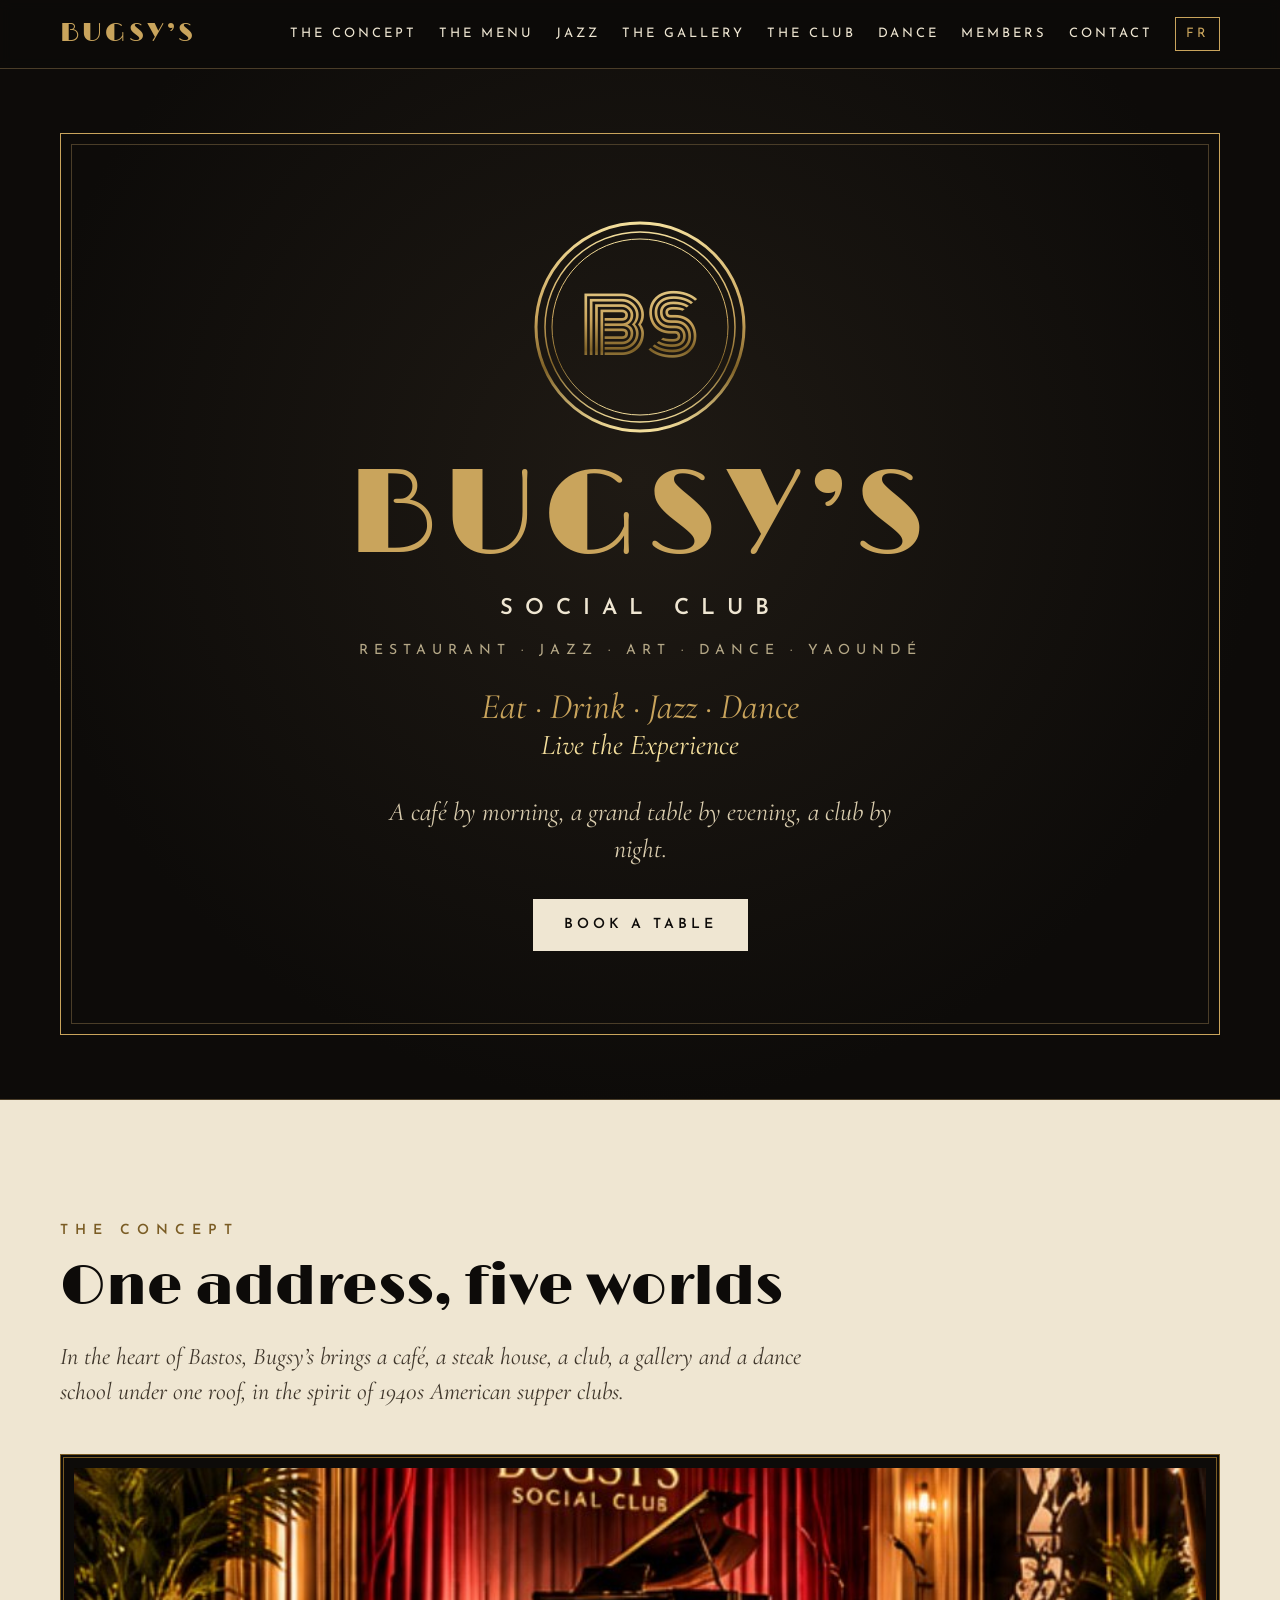
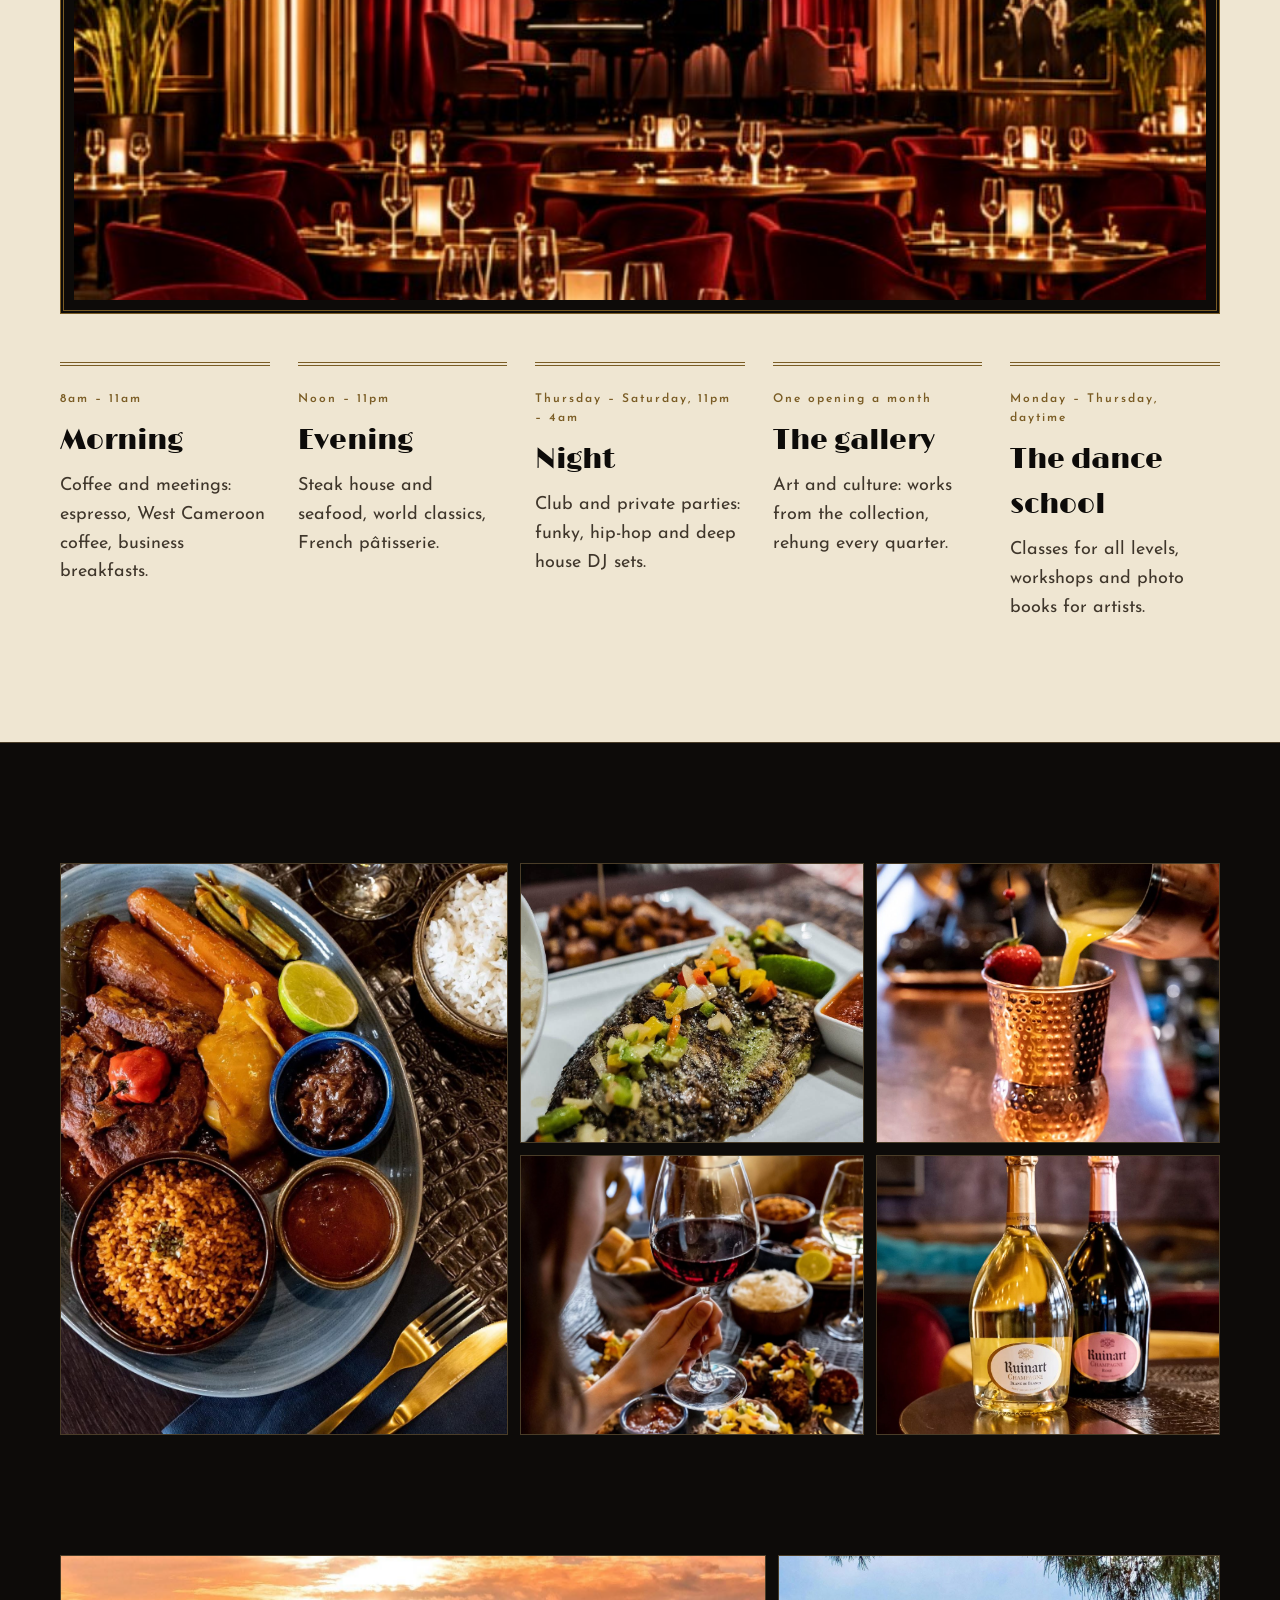
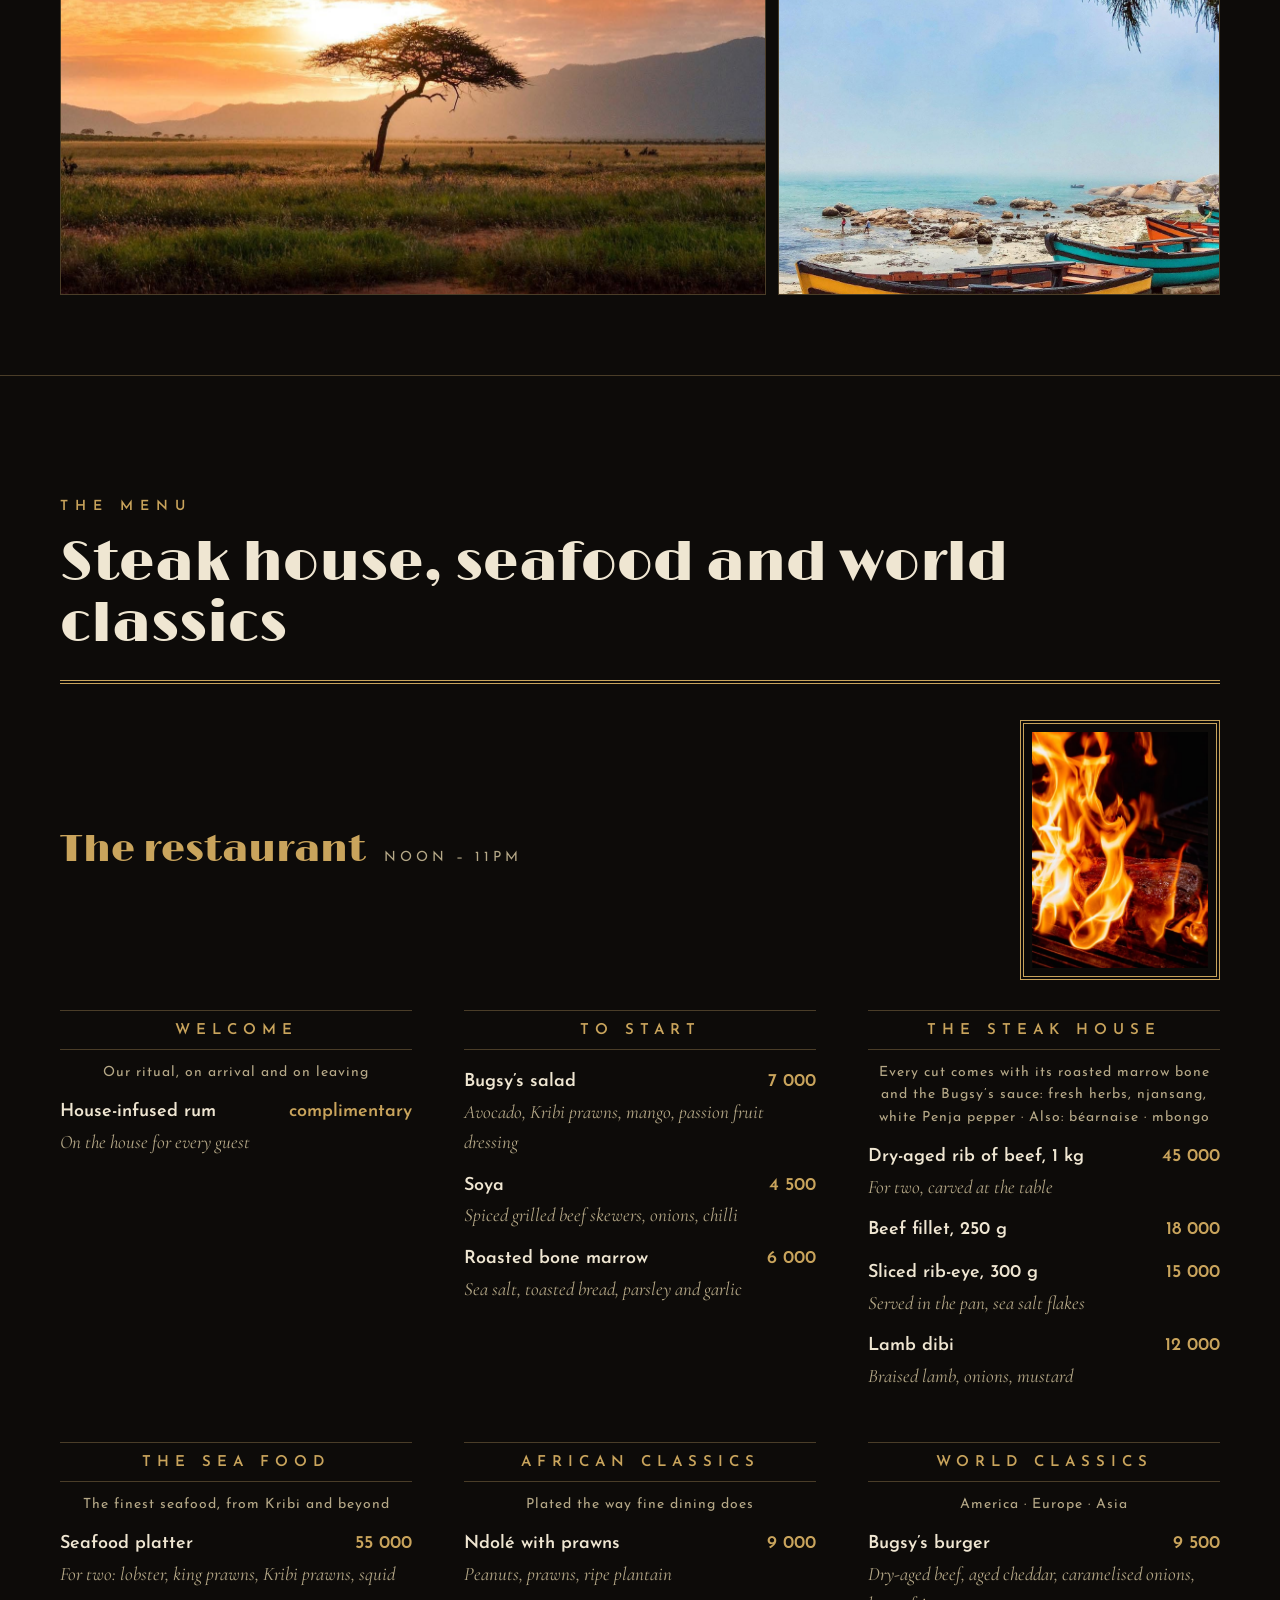
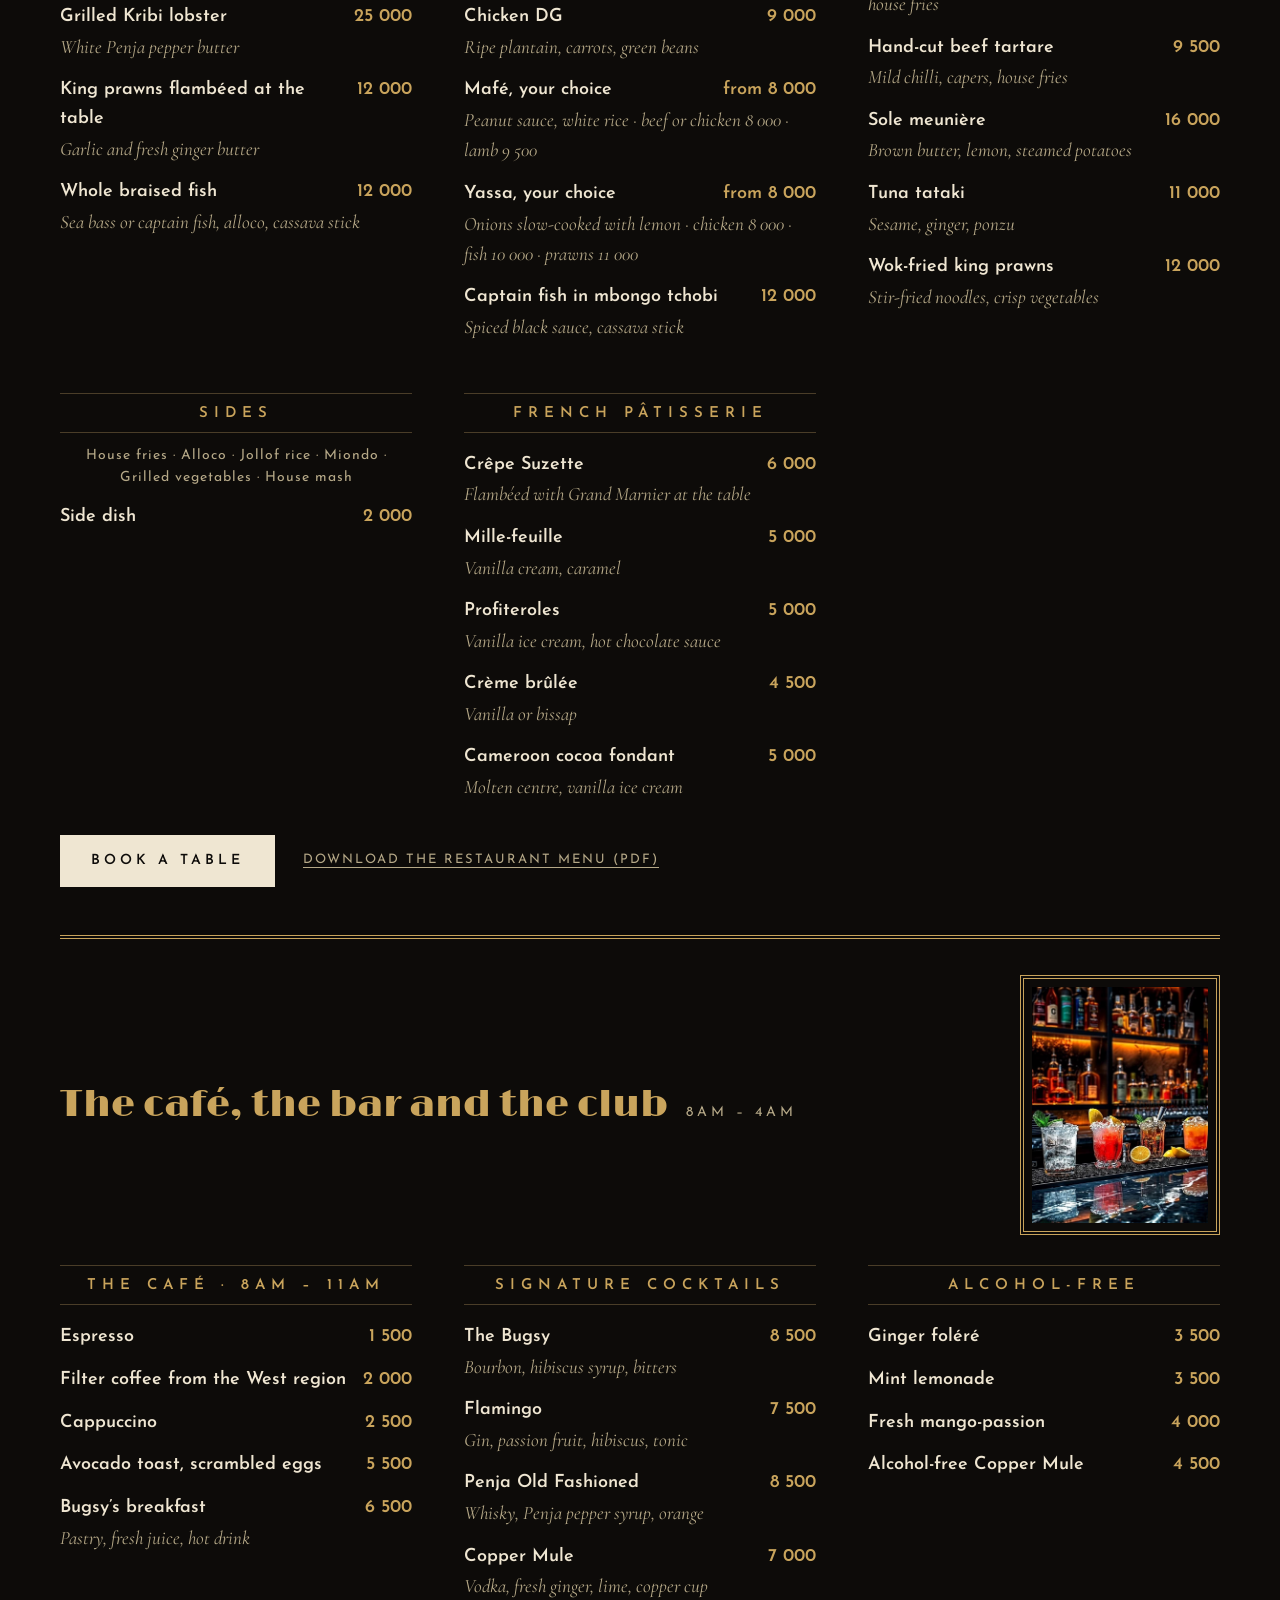
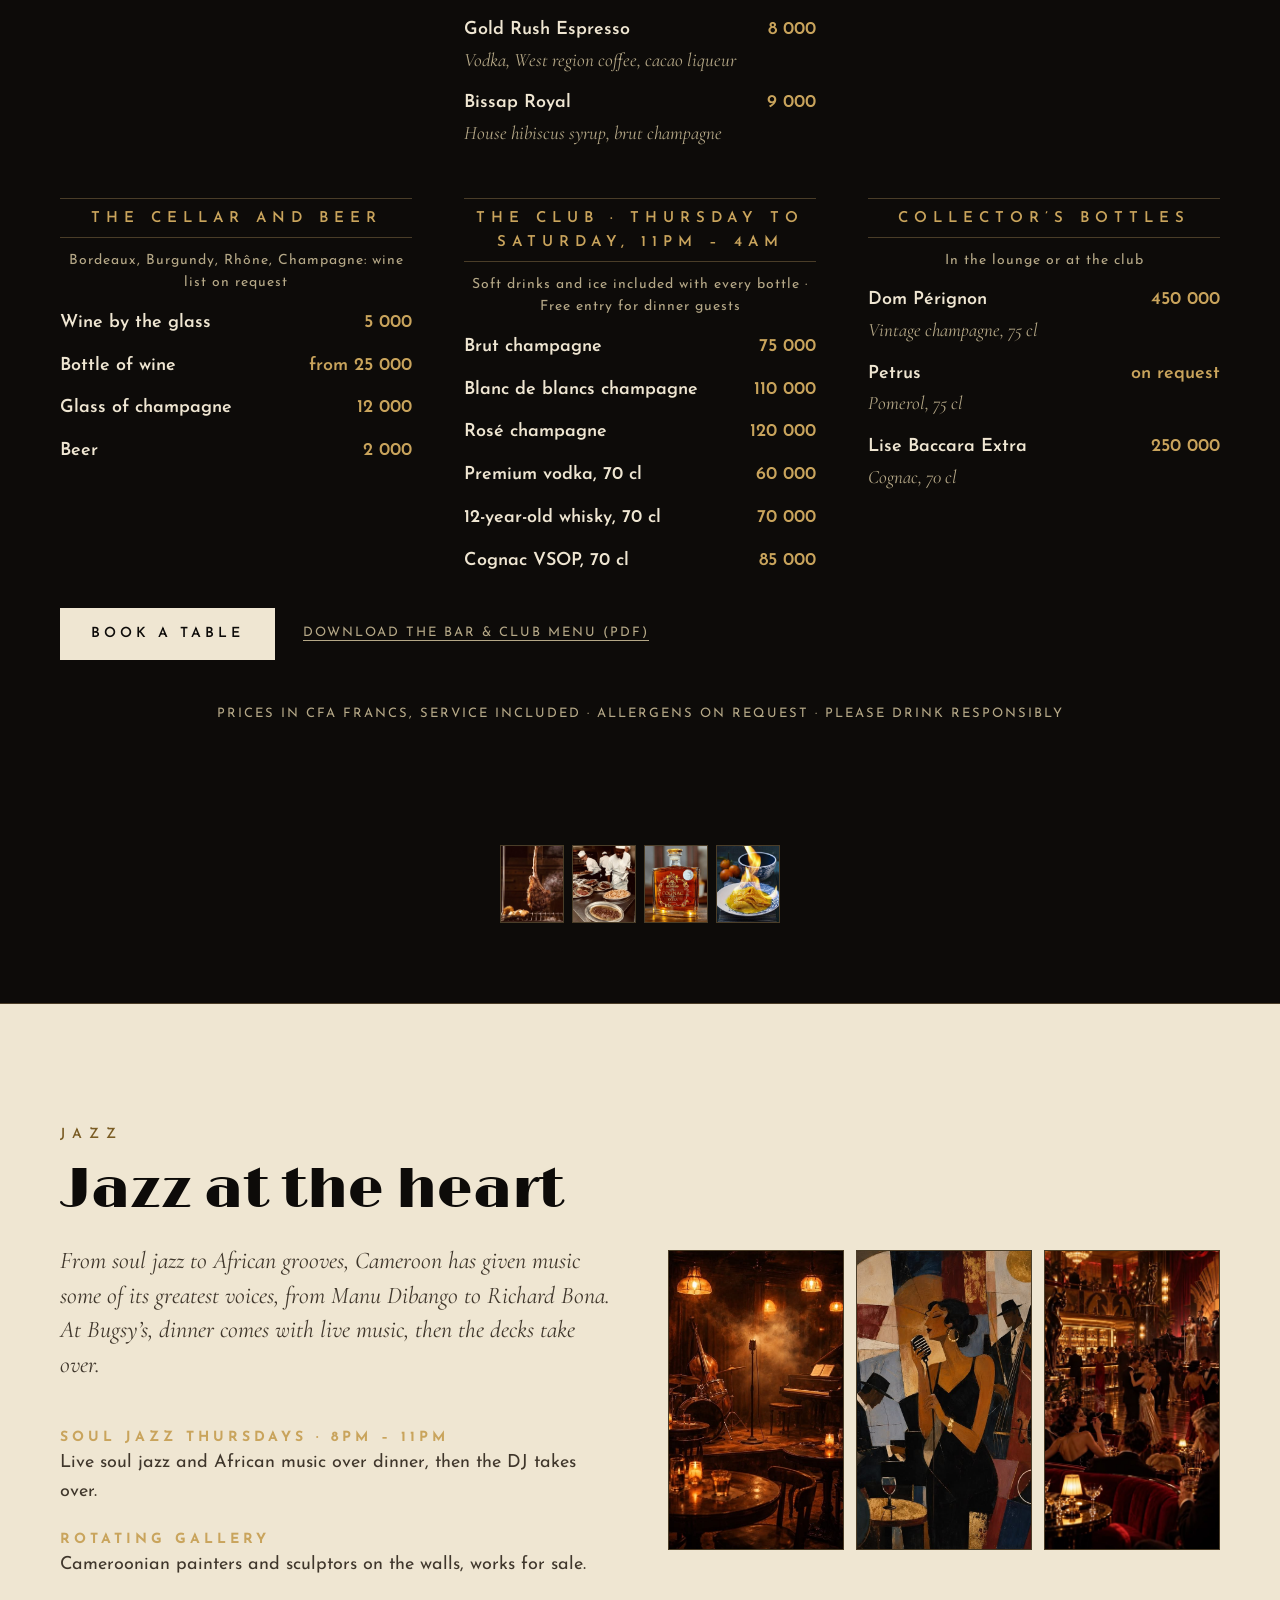
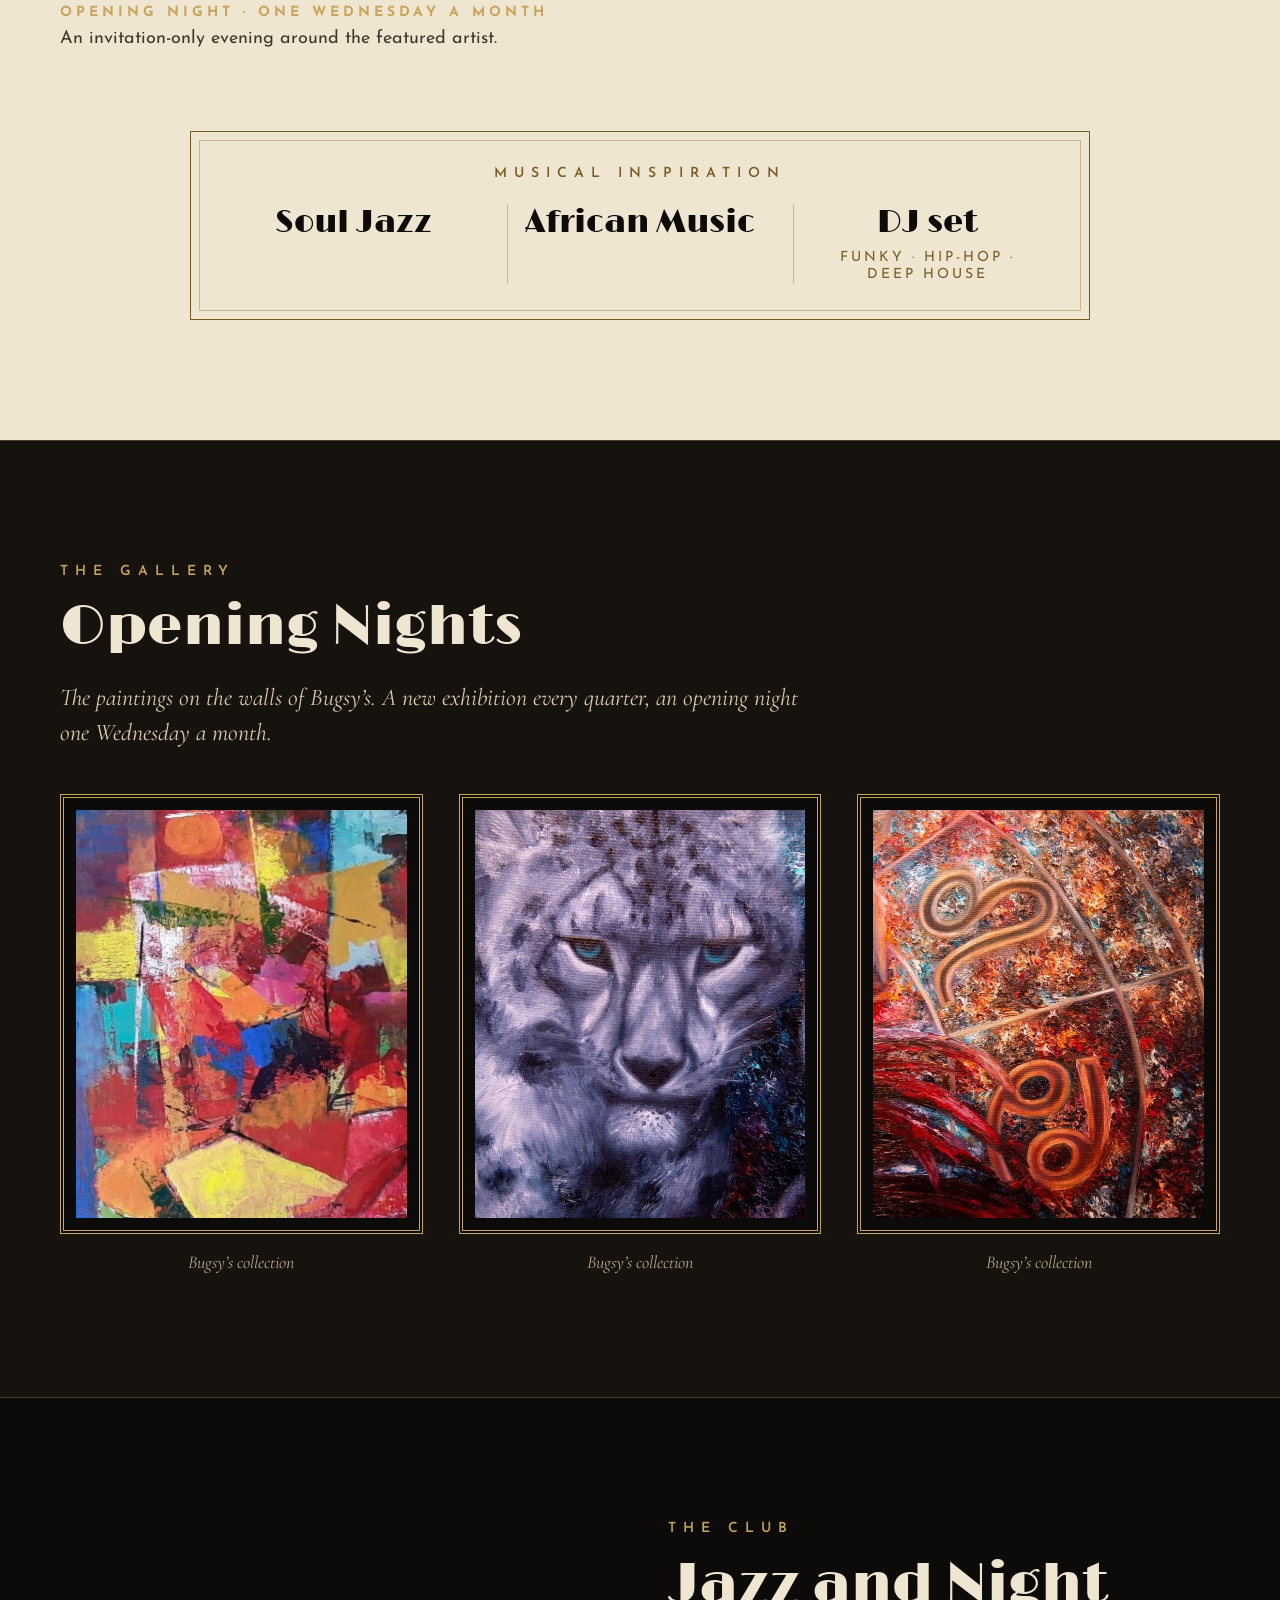
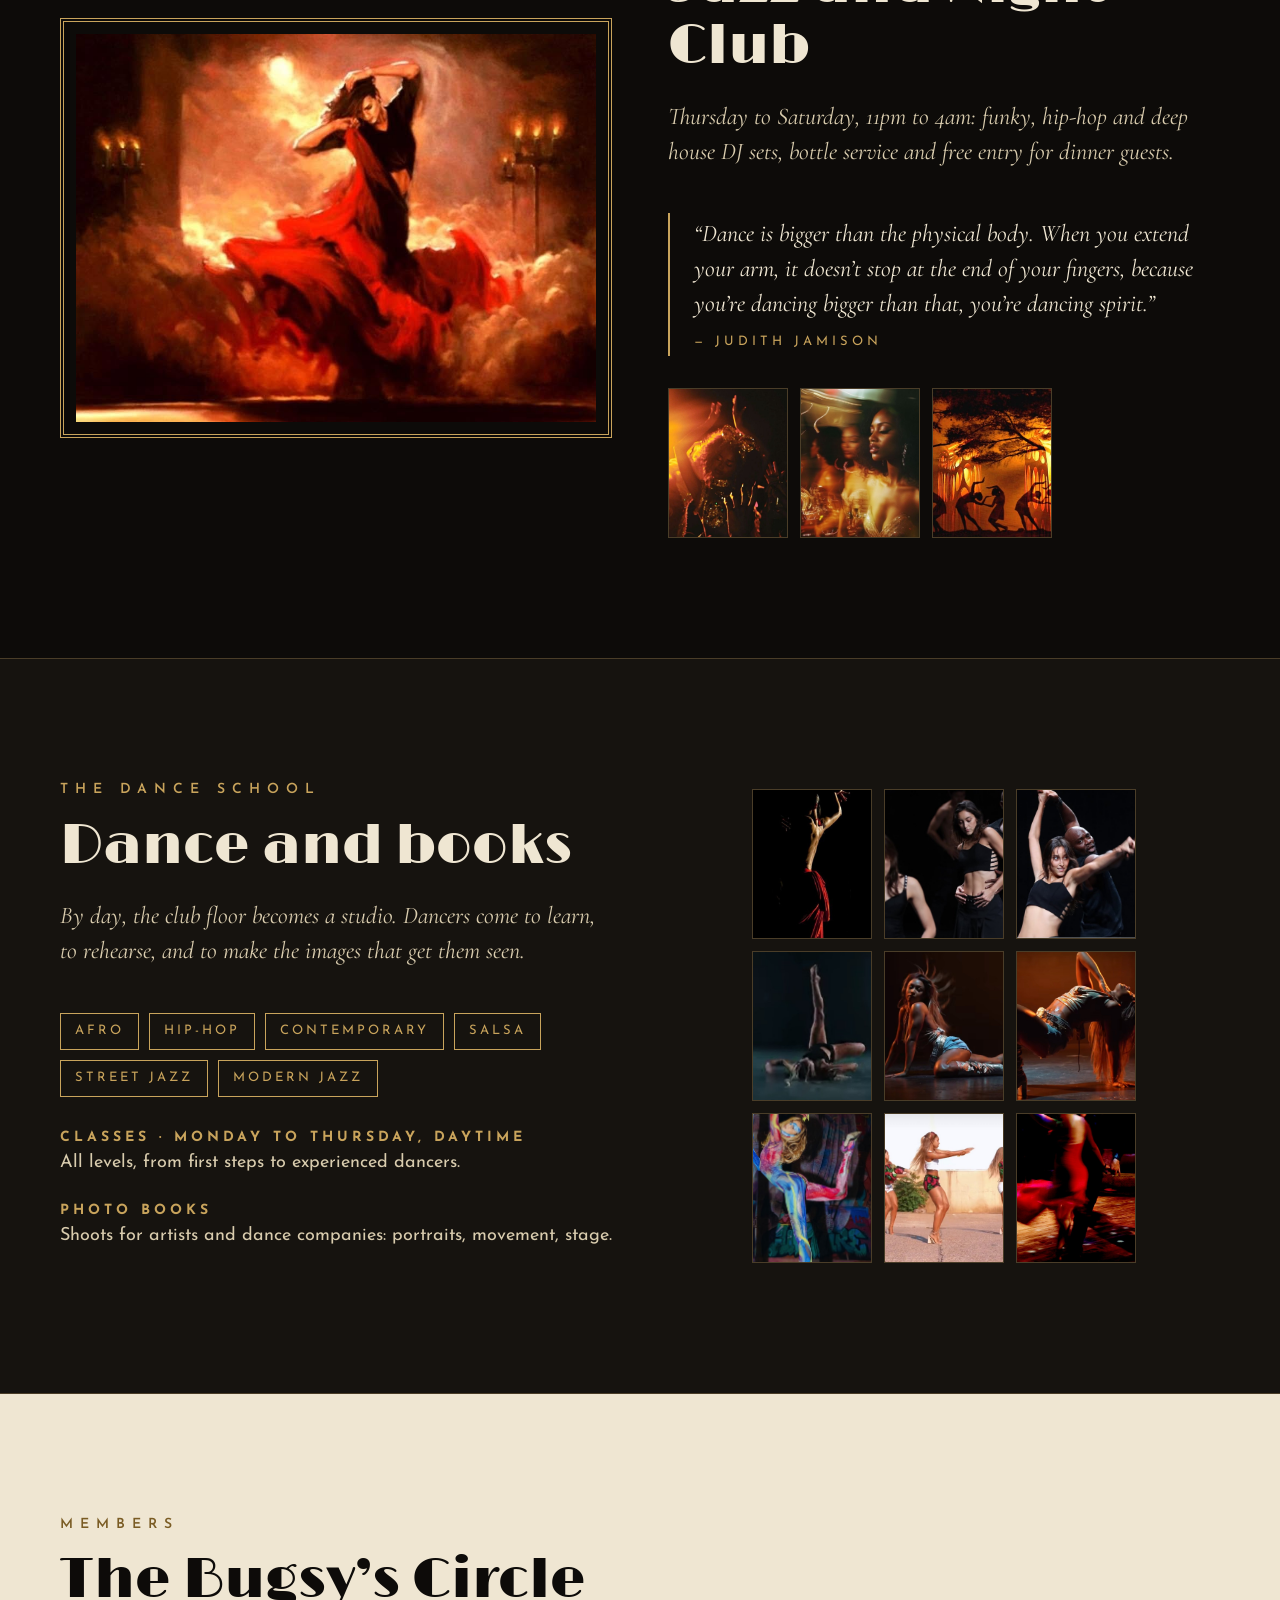
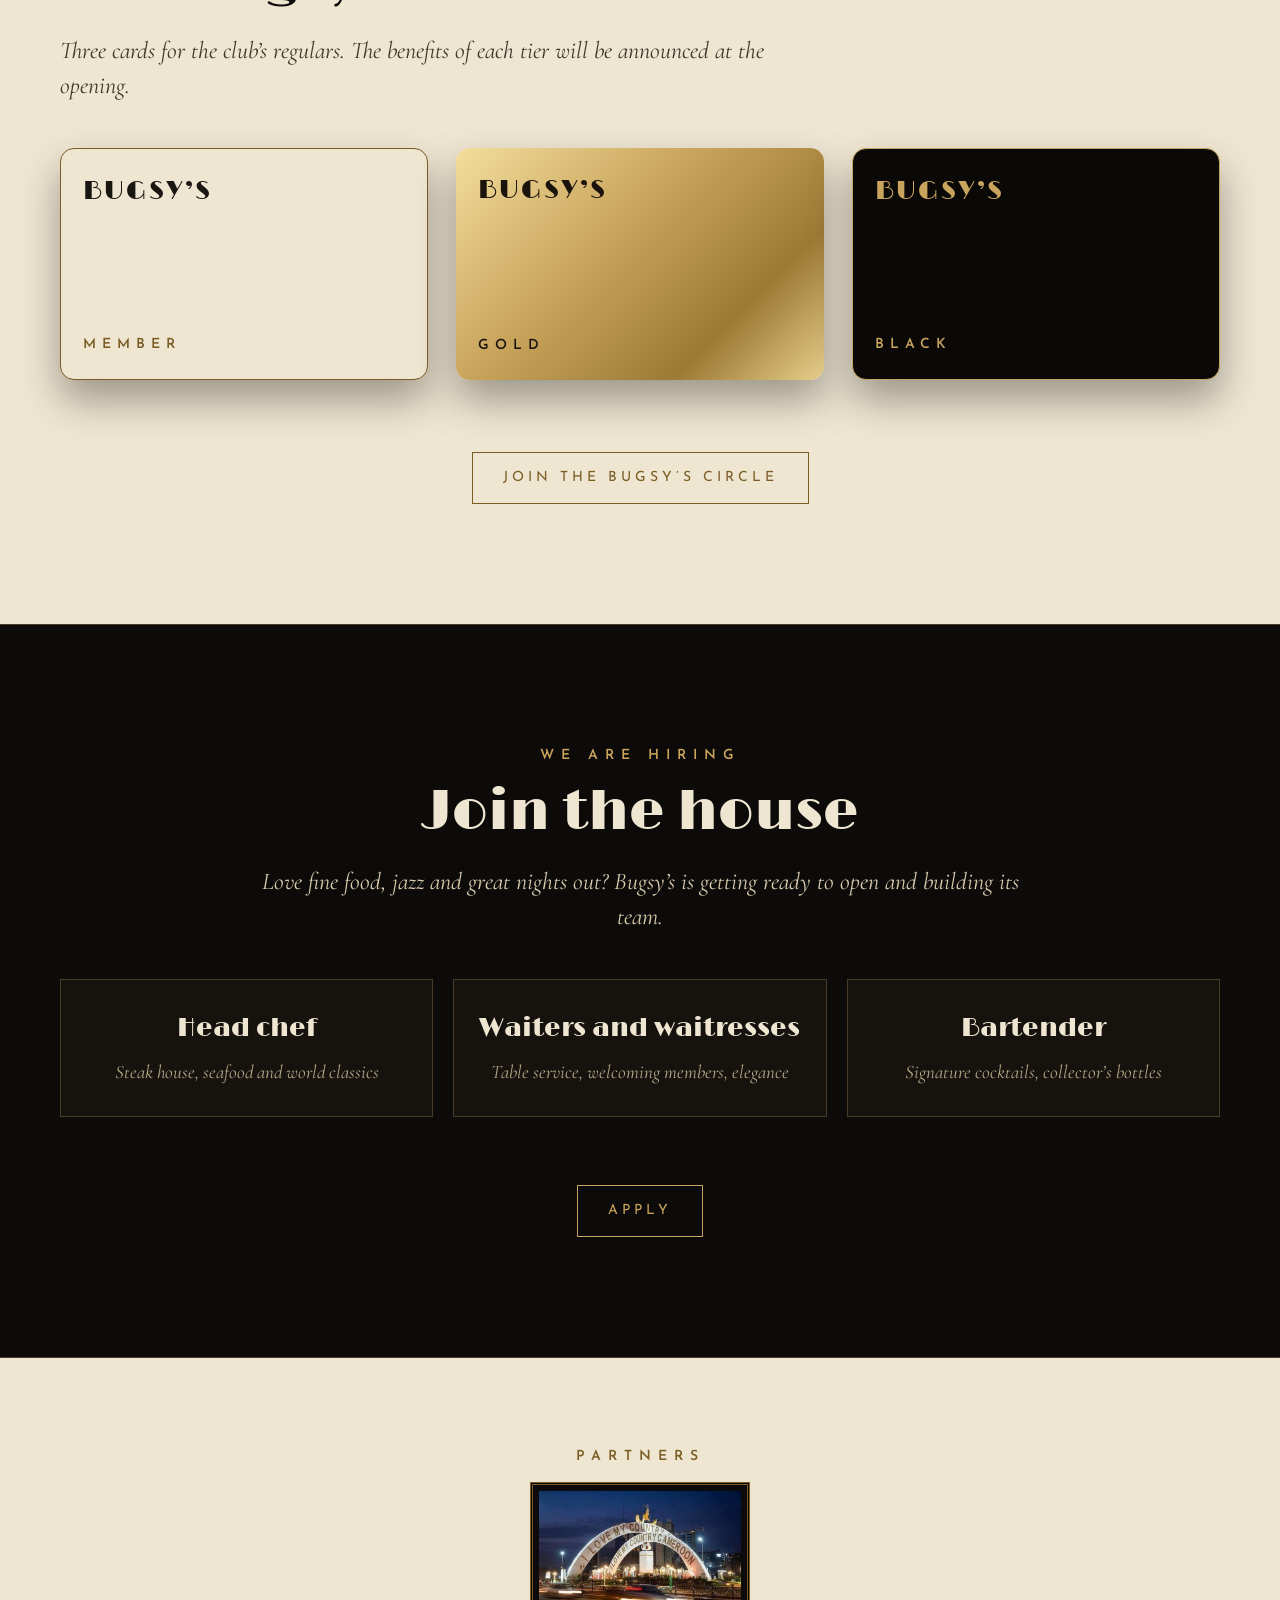
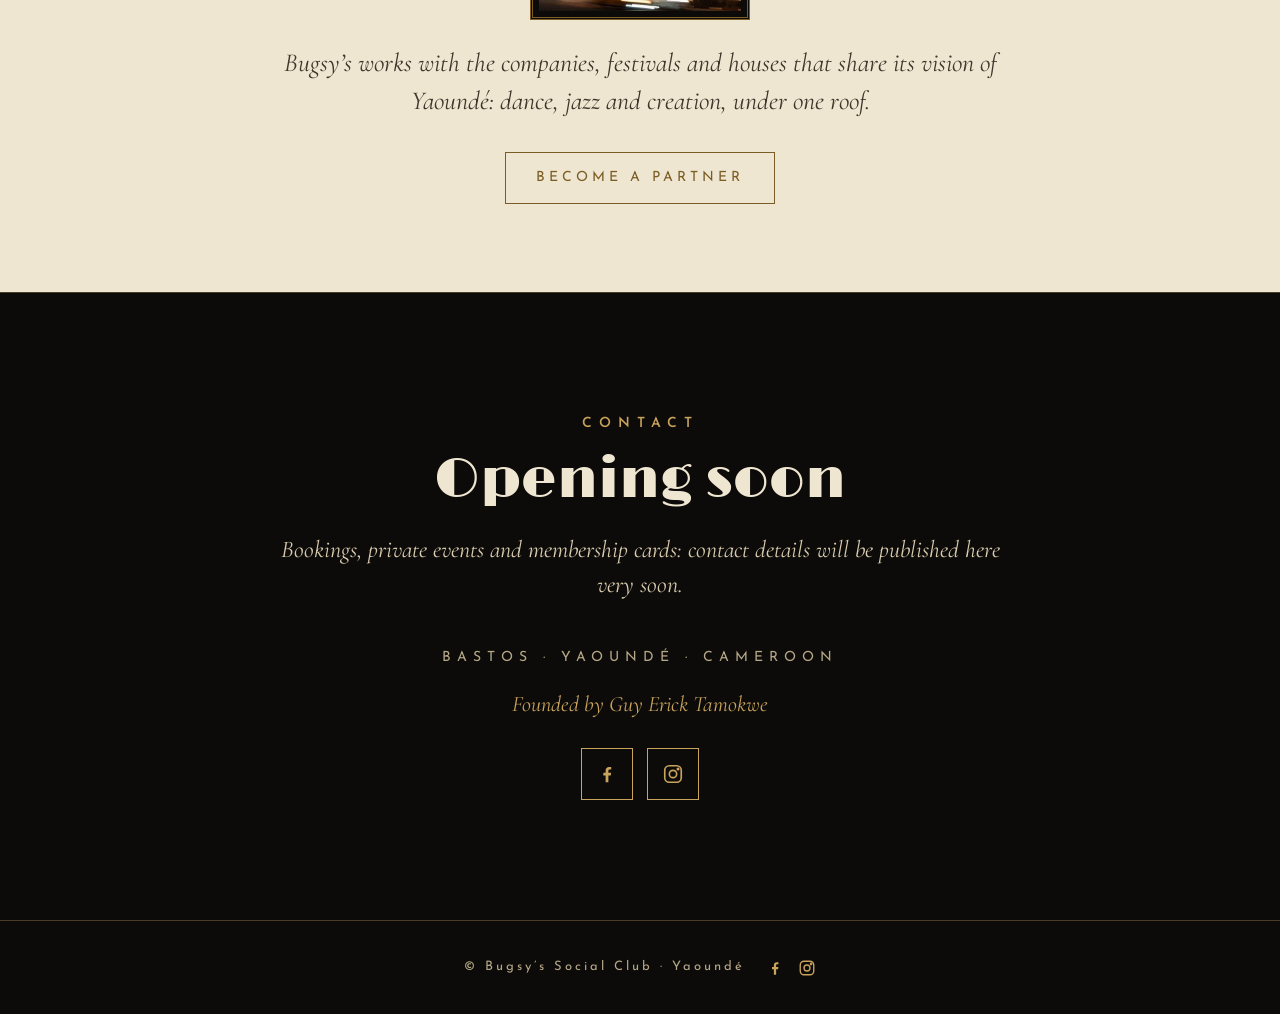
==== commit 9074a405: "Partenaires : l'arche de Yaoundé" ====
--- a/en/index.html
+++ b/en/index.html
@@ -164,6 +164,7 @@
 
 <section class="section clair partenaires"><div class="wrap">
   <p class="eyebrow">Partners</p>
+  <img class="partenaires-photo" src="../assets/img/yaounde-arche.jpg" alt="The “I Love My Country Cameroon” arch in Yaoundé at night" loading="lazy">
   <p class="partenaires-texte">Bugsy’s works with the companies, festivals and houses that share its vision of Yaoundé: dance, jazz and creation, under one roof.</p>
   <a class="btn" href="#contact" data-objet="Partnership">Become a partner</a>
 </div></section>
--- a/assets/style.css
+++ b/assets/style.css
@@ -298,3 +298,4 @@
 .citation footer { margin-top: 10px; font-size: 13px; letter-spacing: 4px; text-transform: uppercase; color: var(--or); }
 .citation footer::before { content: "— "; }
 .citation .trad { margin-top: 14px; font-size: 18px; color: var(--discret); }
+.partenaires-photo { display: block; width: 220px; height: 138px; object-fit: cover; margin: 0 auto 24px; padding: 6px; background: var(--noir); border: 3px double var(--bronze); }
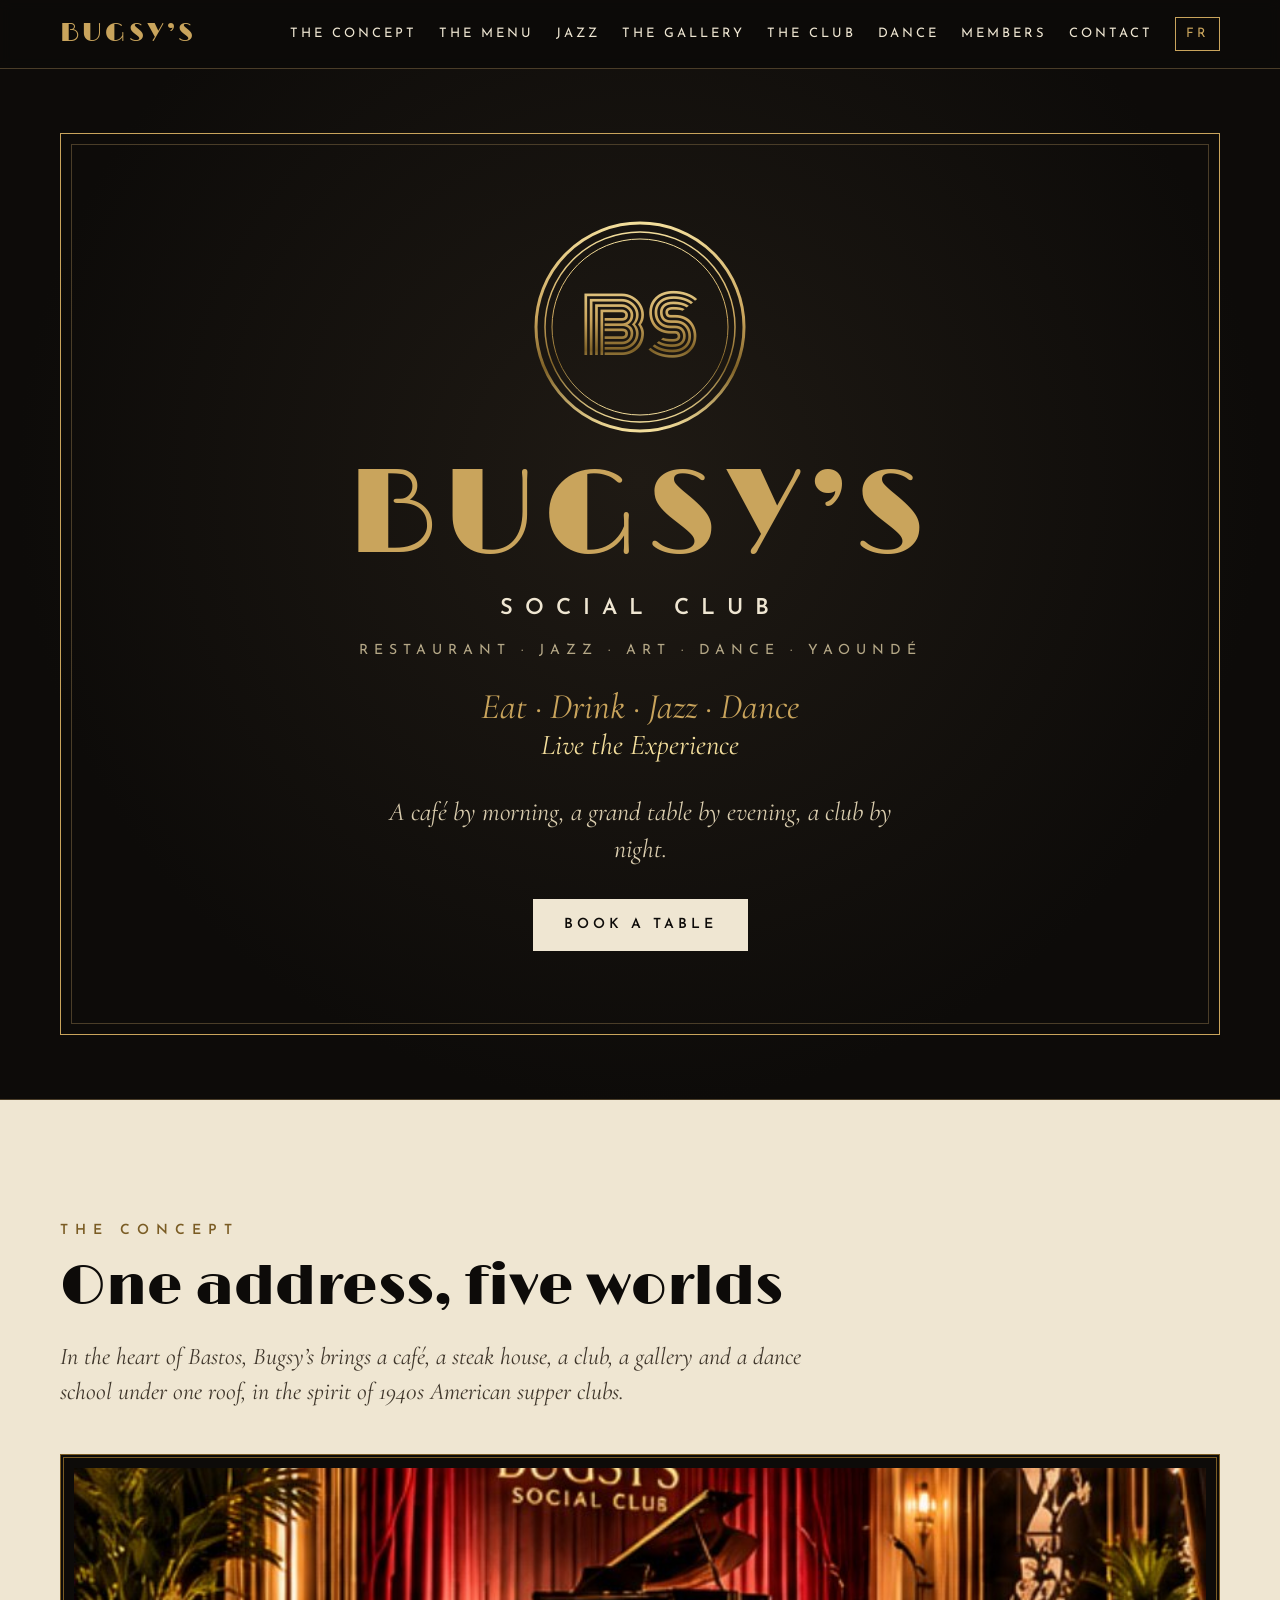
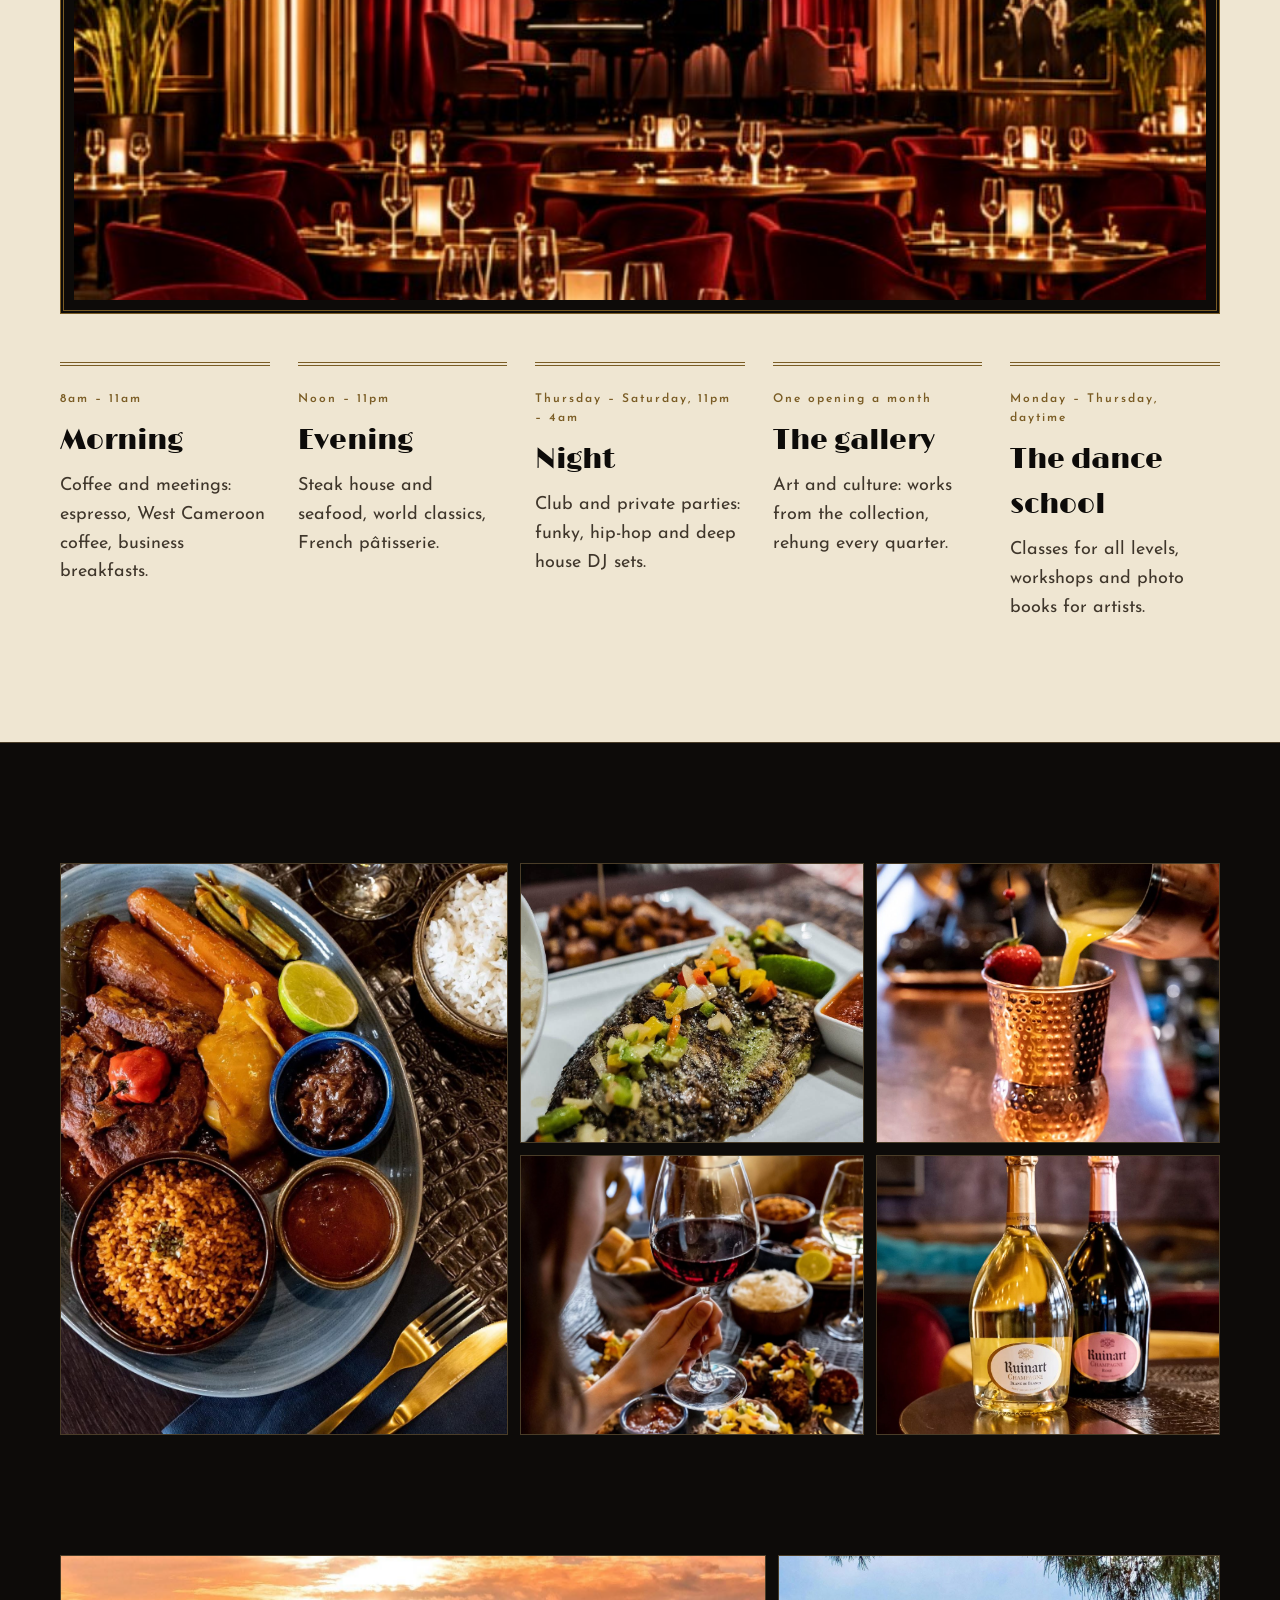
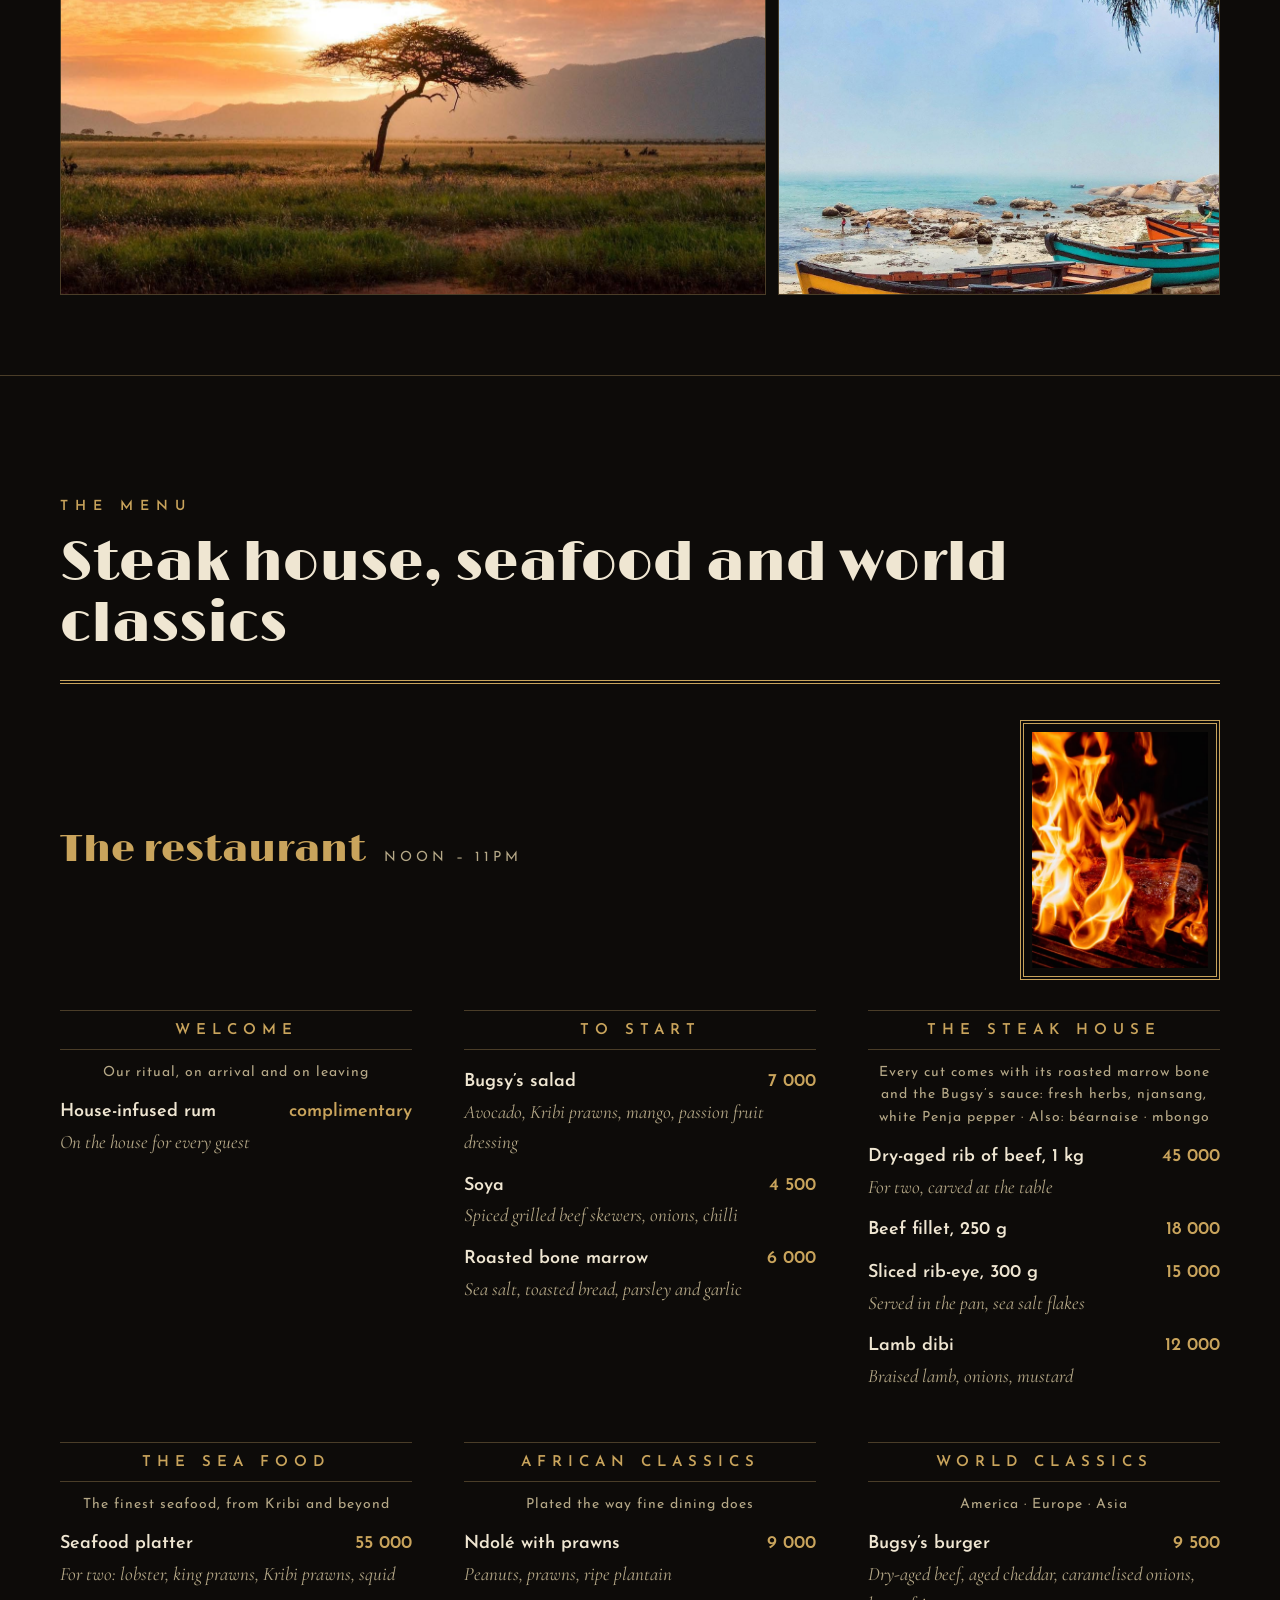
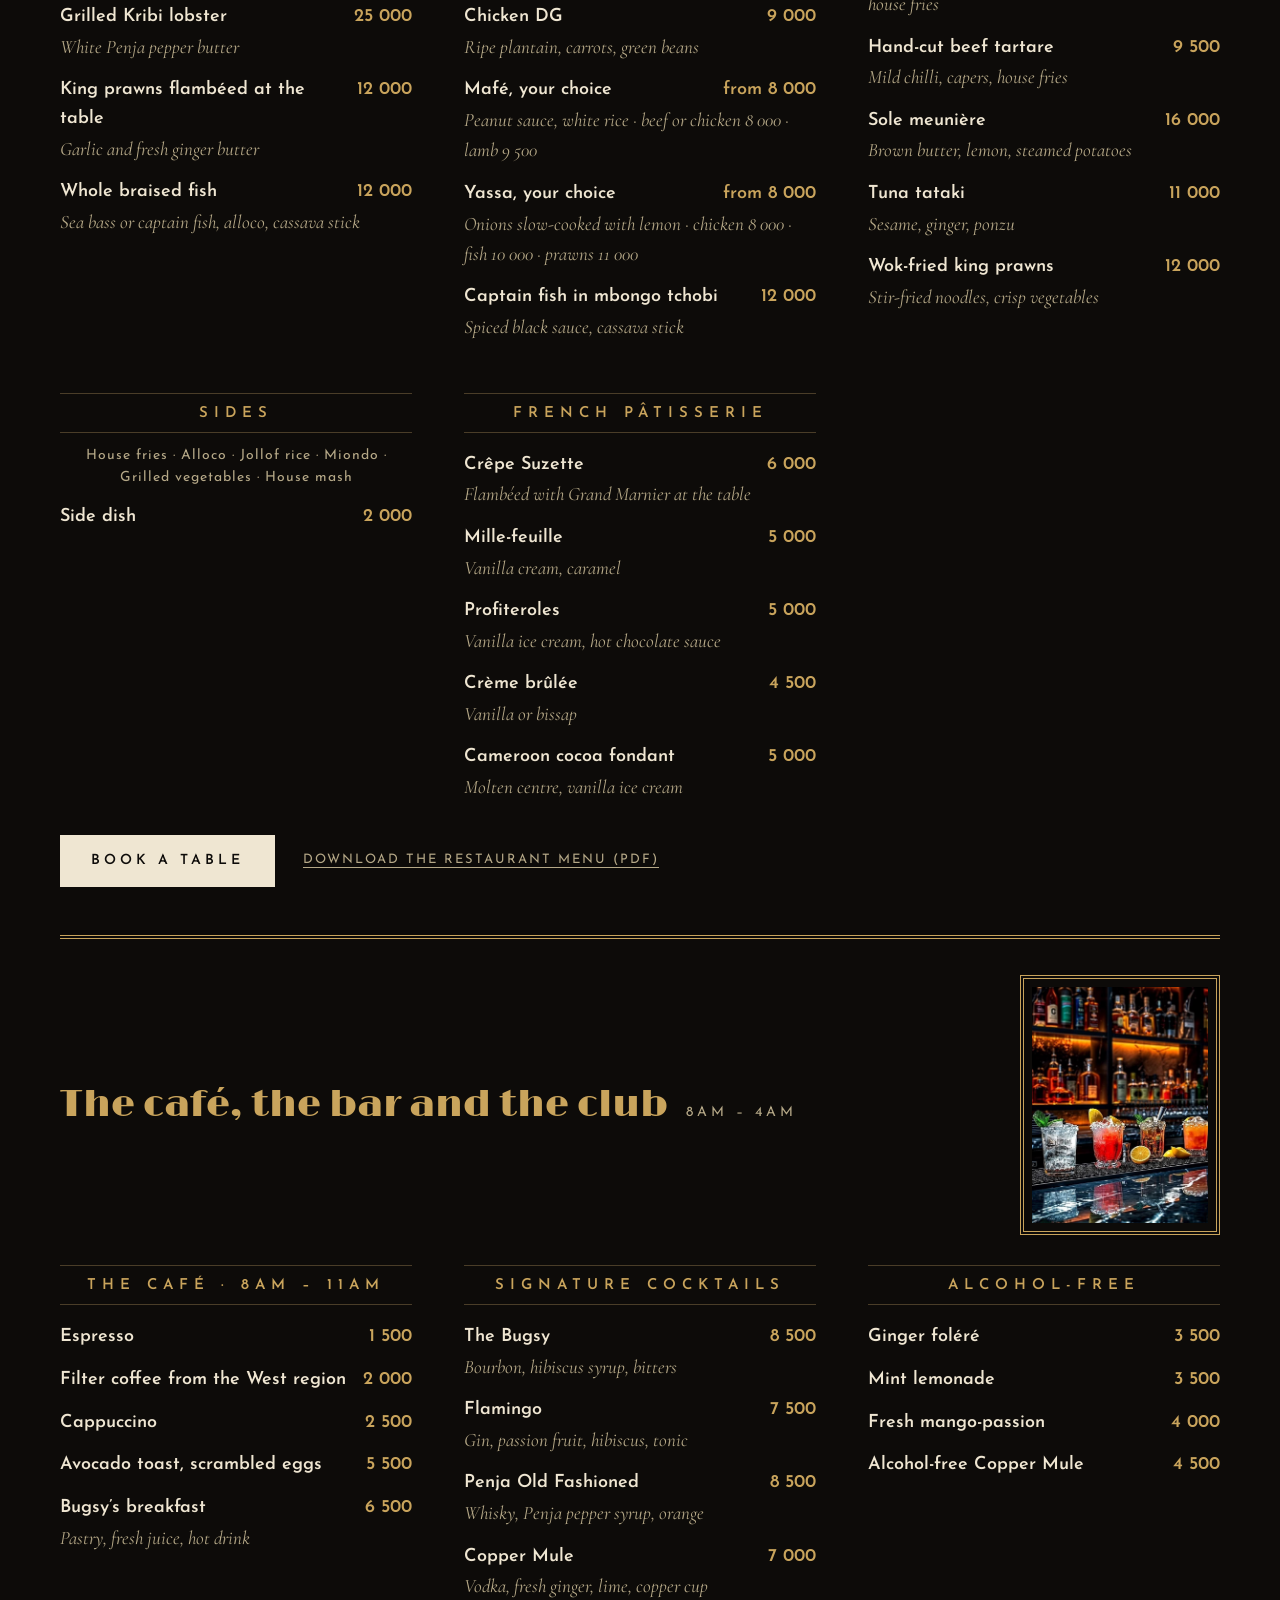
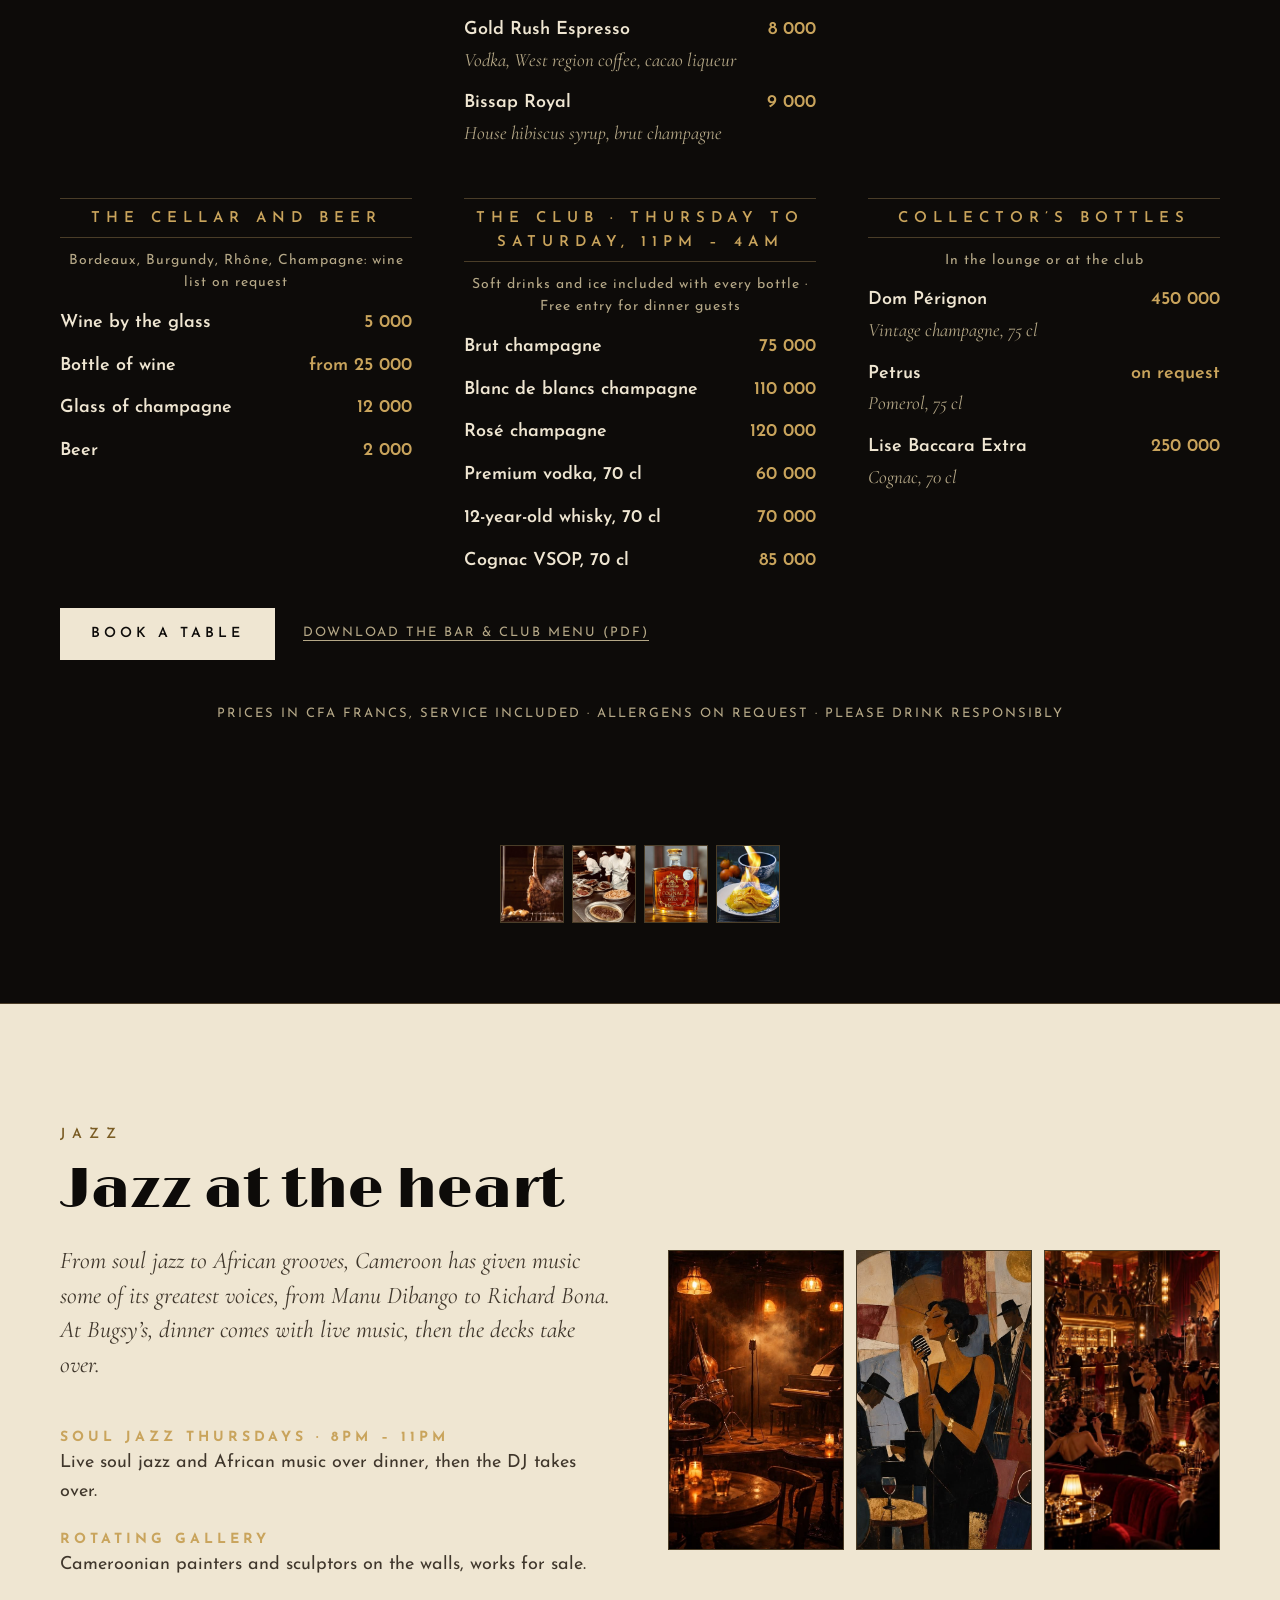
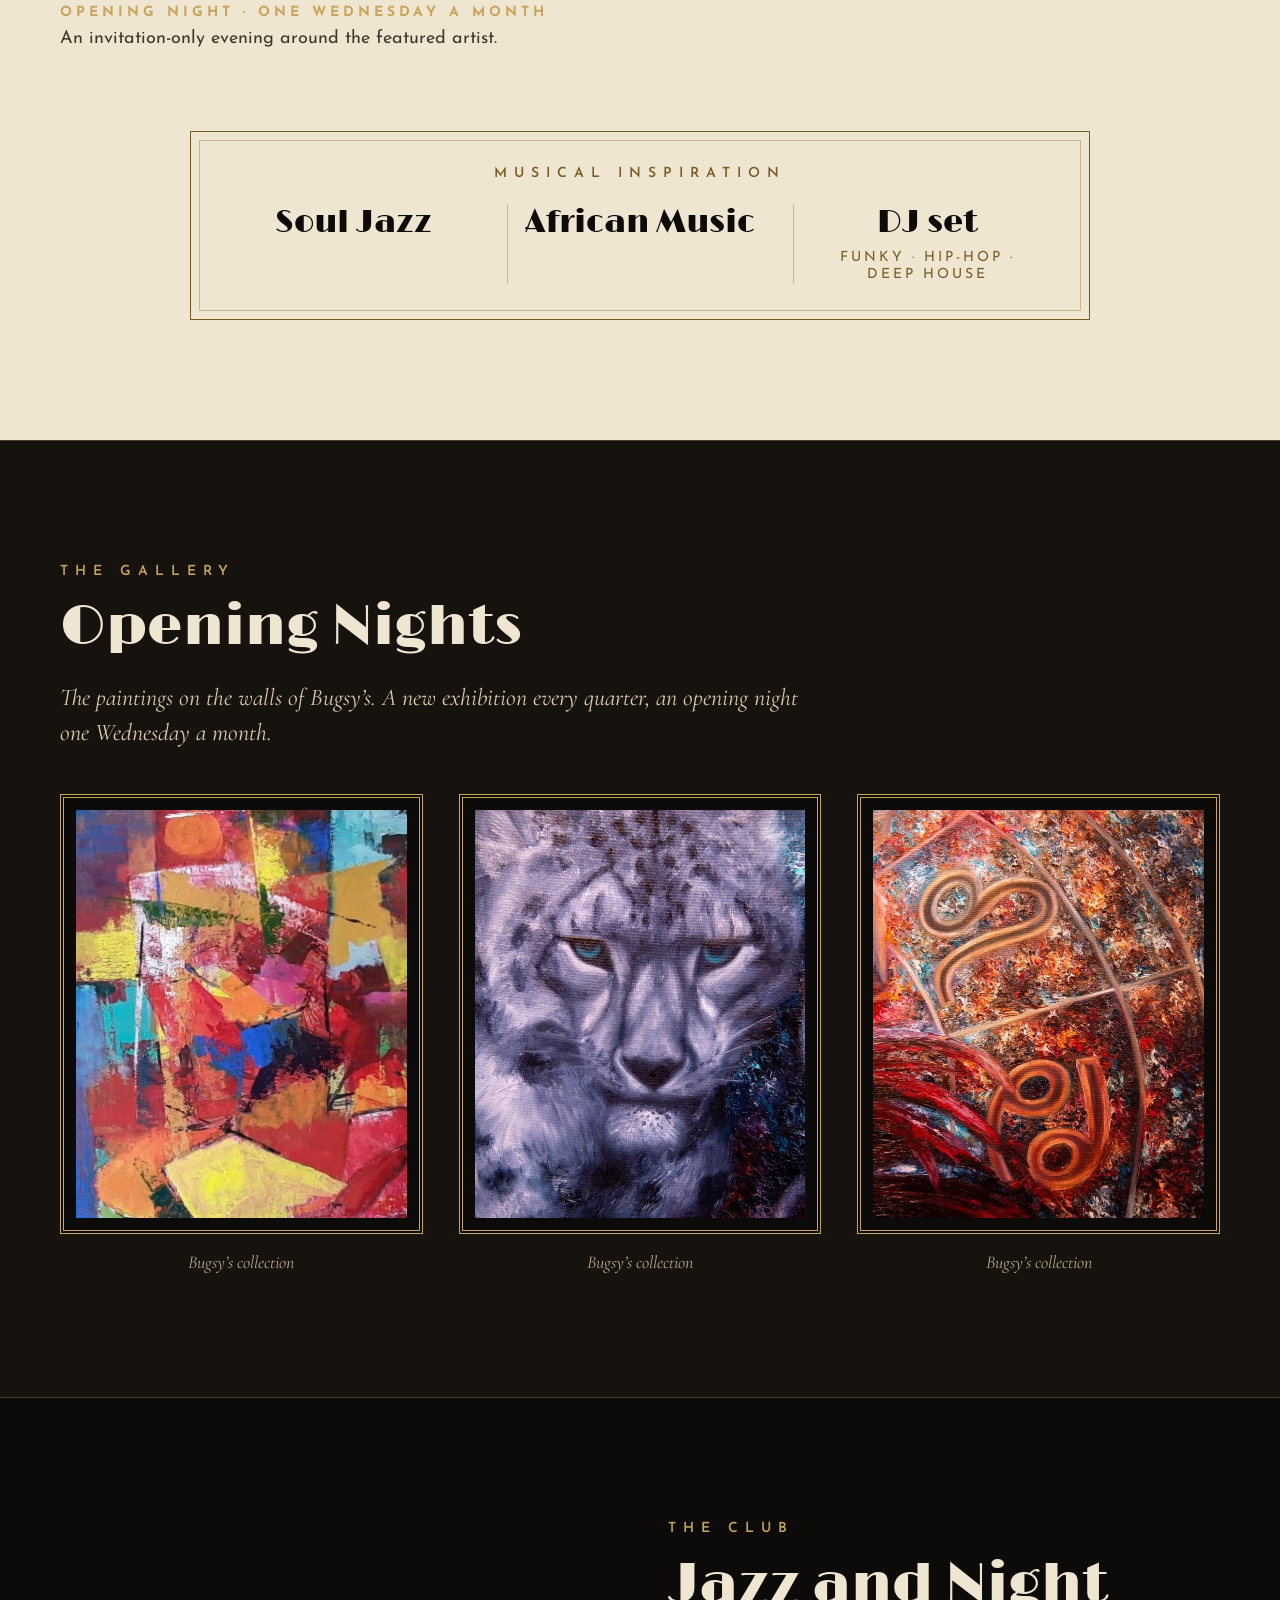
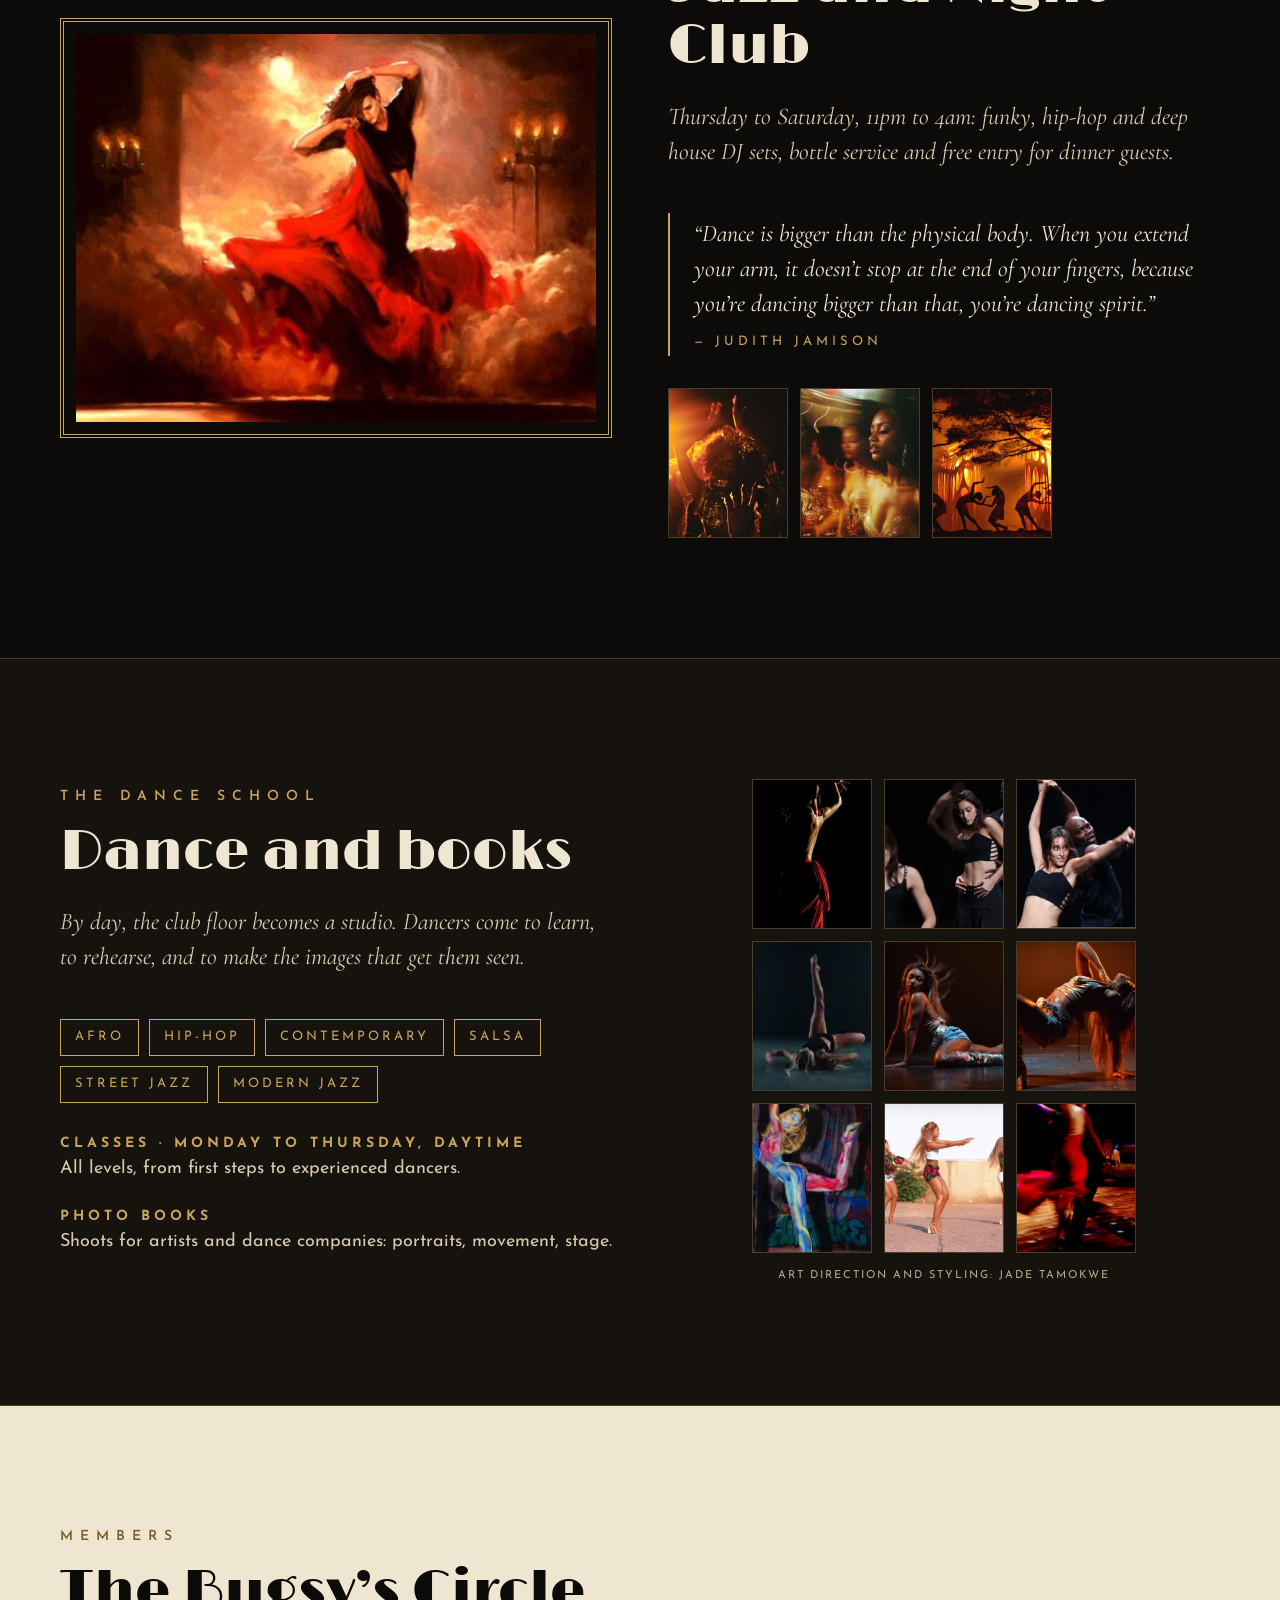
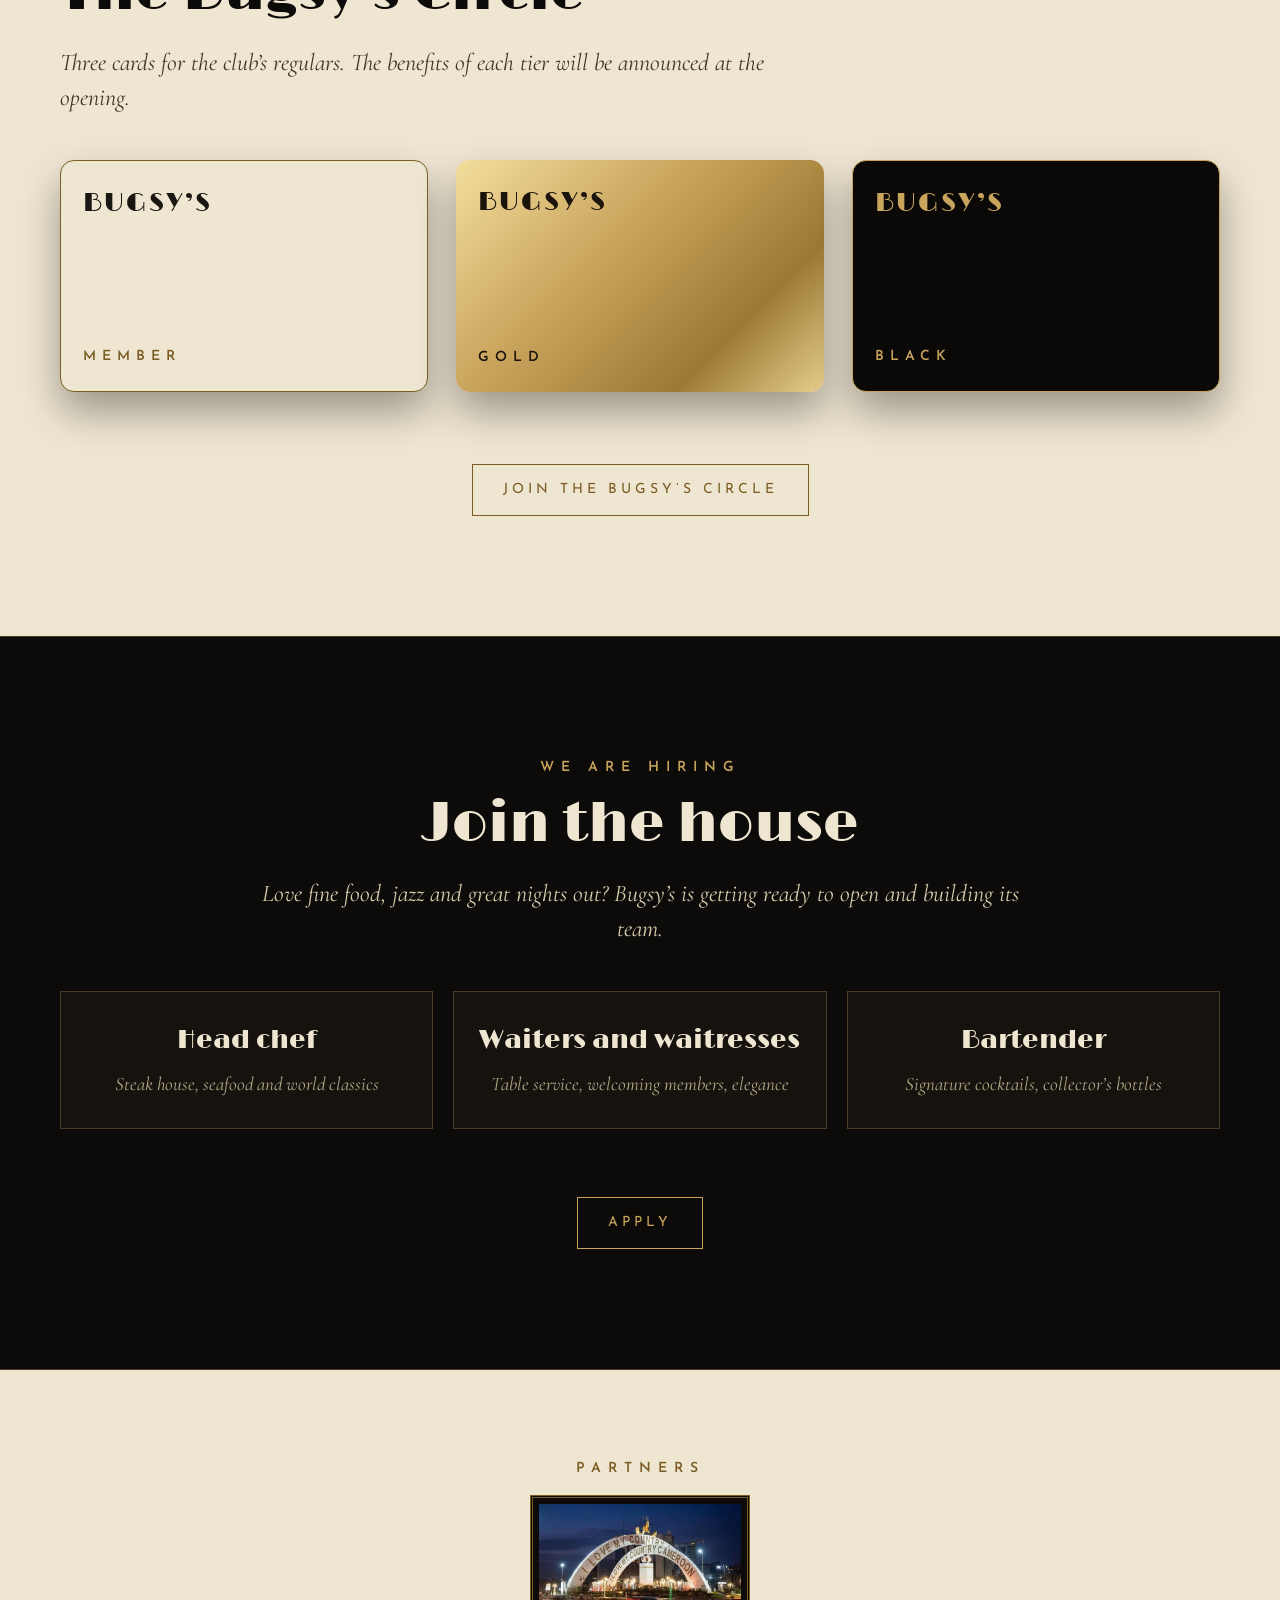
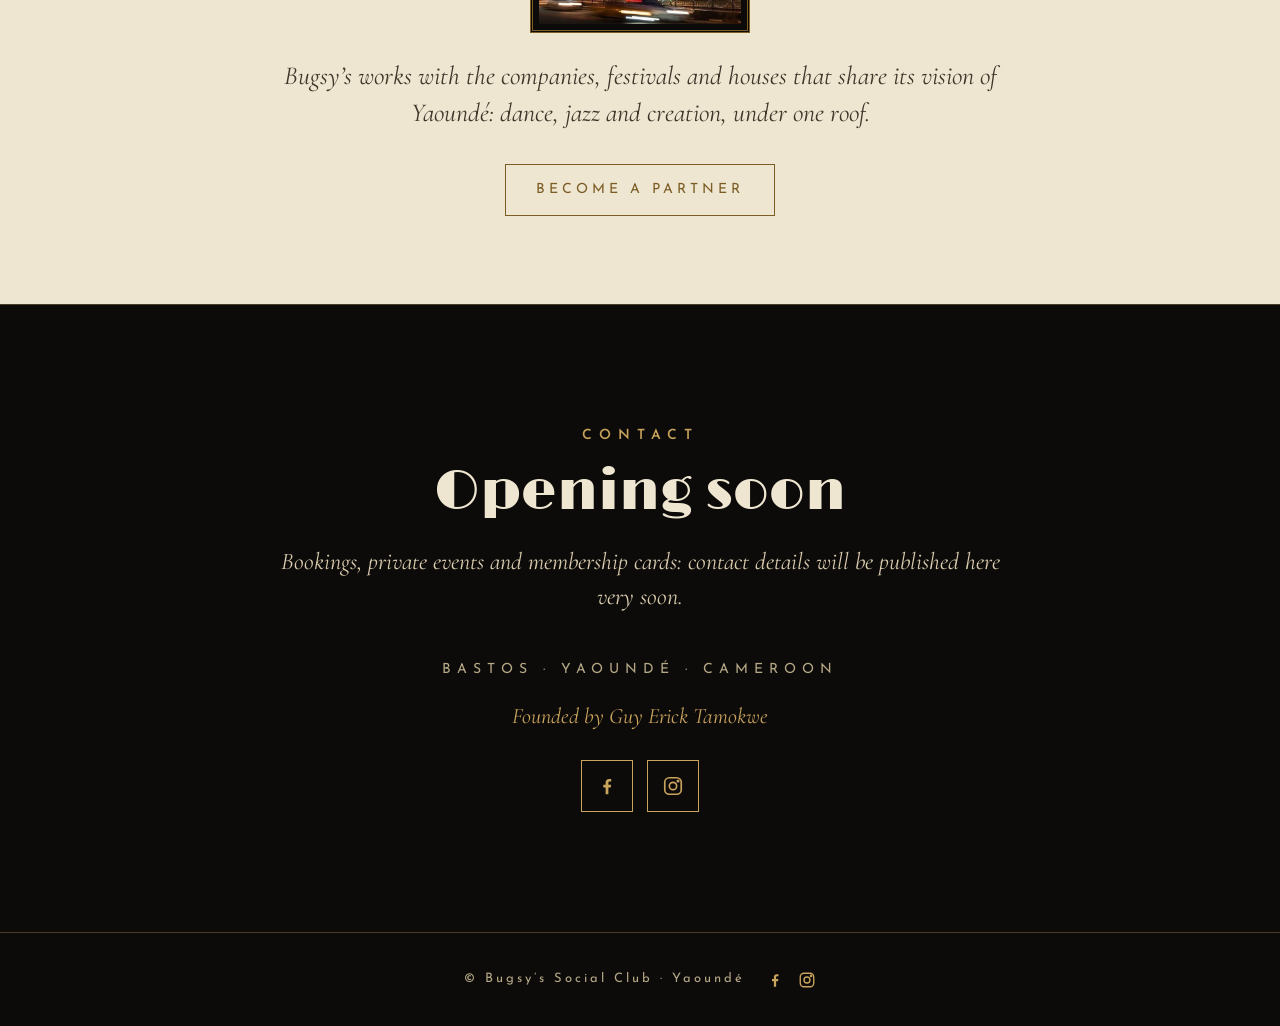
==== commit e3a0dee4: "La danse : direction artistique et stylisme, Jade Tamokwe" ====
--- a/en/index.html
+++ b/en/index.html
@@ -142,7 +142,10 @@
       <ul class="styles"><li>Afro</li><li>Hip-hop</li><li>Contemporary</li><li>Salsa</li><li>Street jazz</li><li>Modern jazz</li></ul>
       <p class="rdv"><b>Classes · Monday to Thursday, daytime</b>All levels, from first steps to experienced dancers.</p><p class="rdv"><b>Photo books</b>Shoots for artists and dance companies: portraits, movement, stage.</p>
     </div>
+    <div class="danse-bloc">
     <div class="danse-photos"><img src="../assets/img/danse-dos.jpg" alt="Bare back of a dancer against black, red drape" loading="lazy"><img src="../assets/img/danse-contemporain.jpg" alt="Contemporary dancers against a black background" loading="lazy"><img src="../assets/img/danse-duo.jpg" alt="Dance duo, arms raised" loading="lazy"><img src="../assets/img/danse-sol.jpg" alt="Dancer on the floor under copper light" loading="lazy"><img src="../assets/img/danse-solo.jpg" alt="Dancer in a backbend, hair on the floor" loading="lazy"><img src="../assets/img/danse-cambre.jpg" alt="Three afro dancers outdoors" loading="lazy"><img src="../assets/img/danse-graffiti.jpg" alt="Dancer on the floor, one leg raised to the sky" loading="lazy"><img src="../assets/img/danse-afro.jpg" alt="Body-painted dancer against a graffiti wall" loading="lazy"><img src="../assets/img/danse-salsa.jpg" alt="Salsa couple in motion, red dress on the dance floor" loading="lazy"></div>
+    <p class="credit-photos">Art direction and styling: Jade Tamokwe</p>
+    </div>
   </div>
 </div></section>
 
--- a/assets/style.css
+++ b/assets/style.css
@@ -299,3 +299,5 @@
 .citation footer::before { content: "— "; }
 .citation .trad { margin-top: 14px; font-size: 18px; color: var(--discret); }
 .partenaires-photo { display: block; width: 220px; height: 138px; object-fit: cover; margin: 0 auto 24px; padding: 6px; background: var(--noir); border: 3px double var(--bronze); }
+.danse-bloc { justify-self: center; display: flex; flex-direction: column; align-items: center; gap: 14px; }
+.credit-photos { margin: 0; max-width: 384px; font-size: 11px; letter-spacing: 2px; text-transform: uppercase; color: var(--discret); text-align: center; }
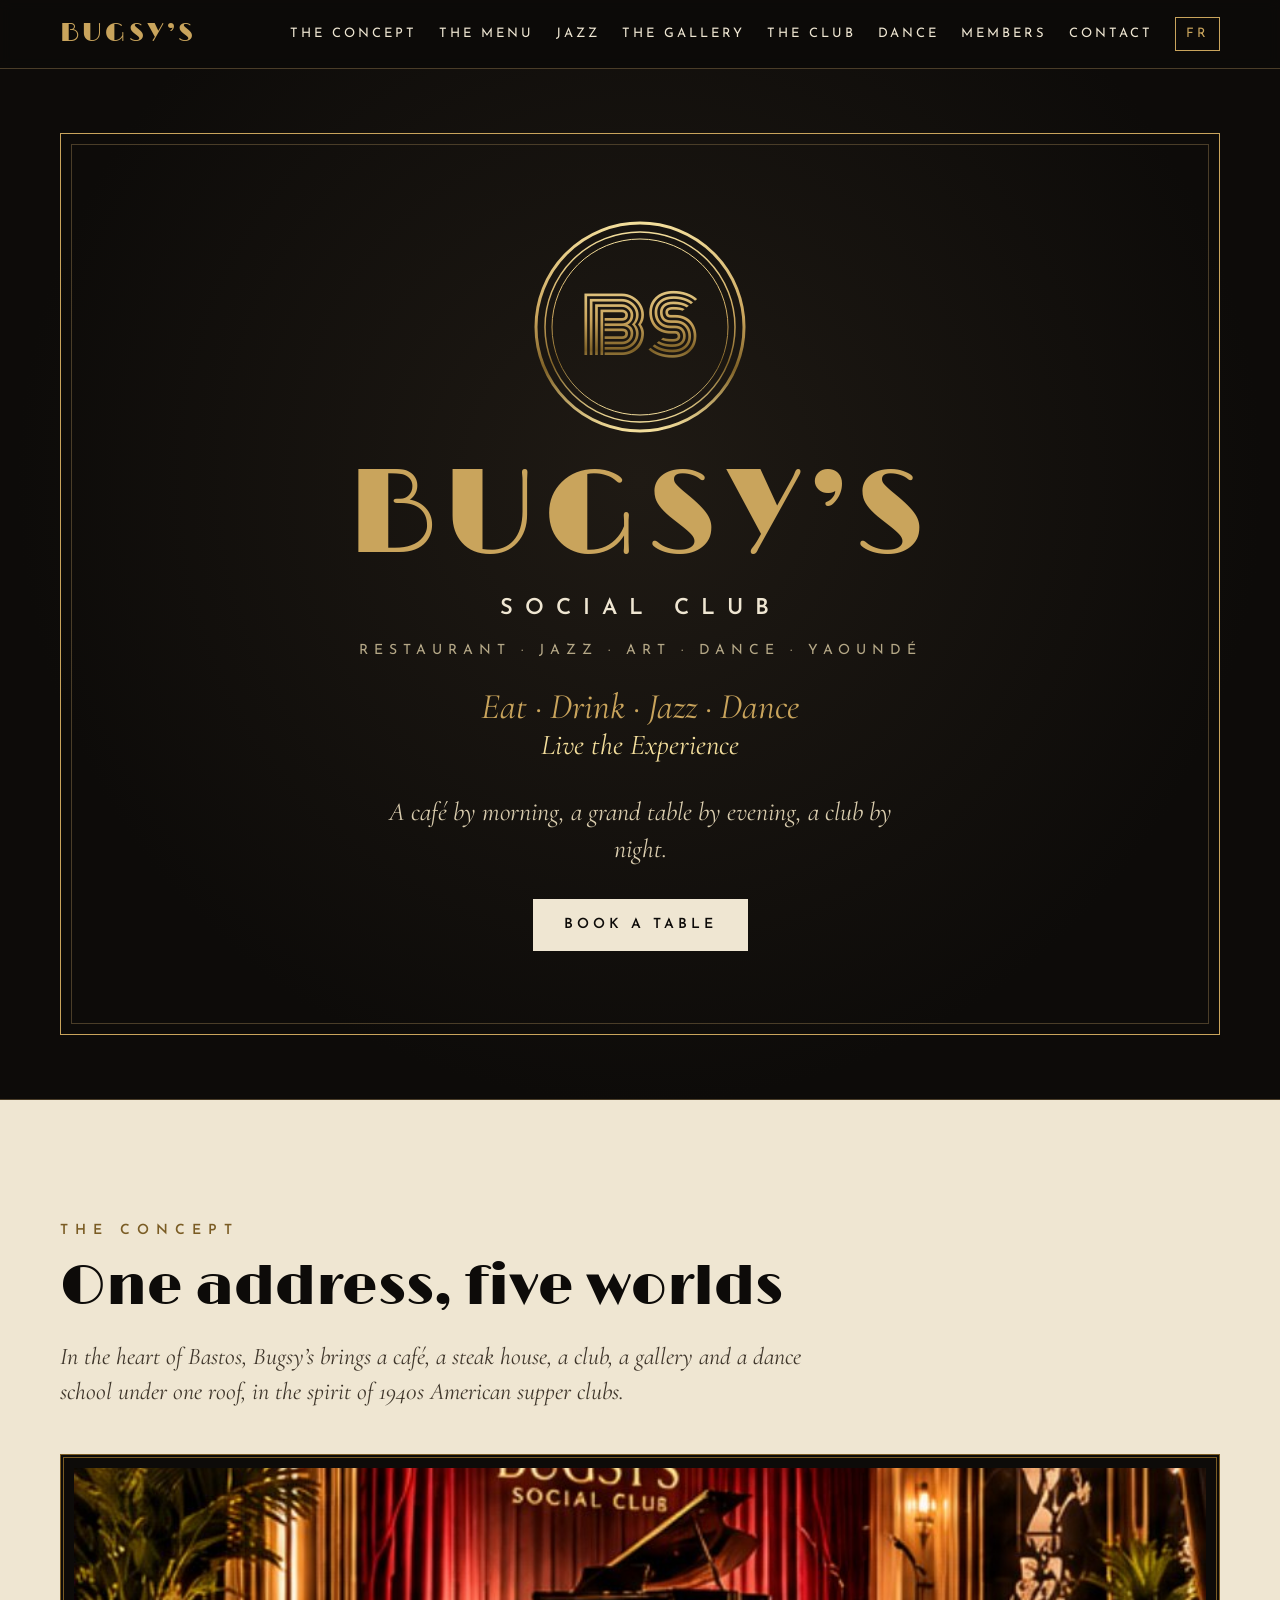
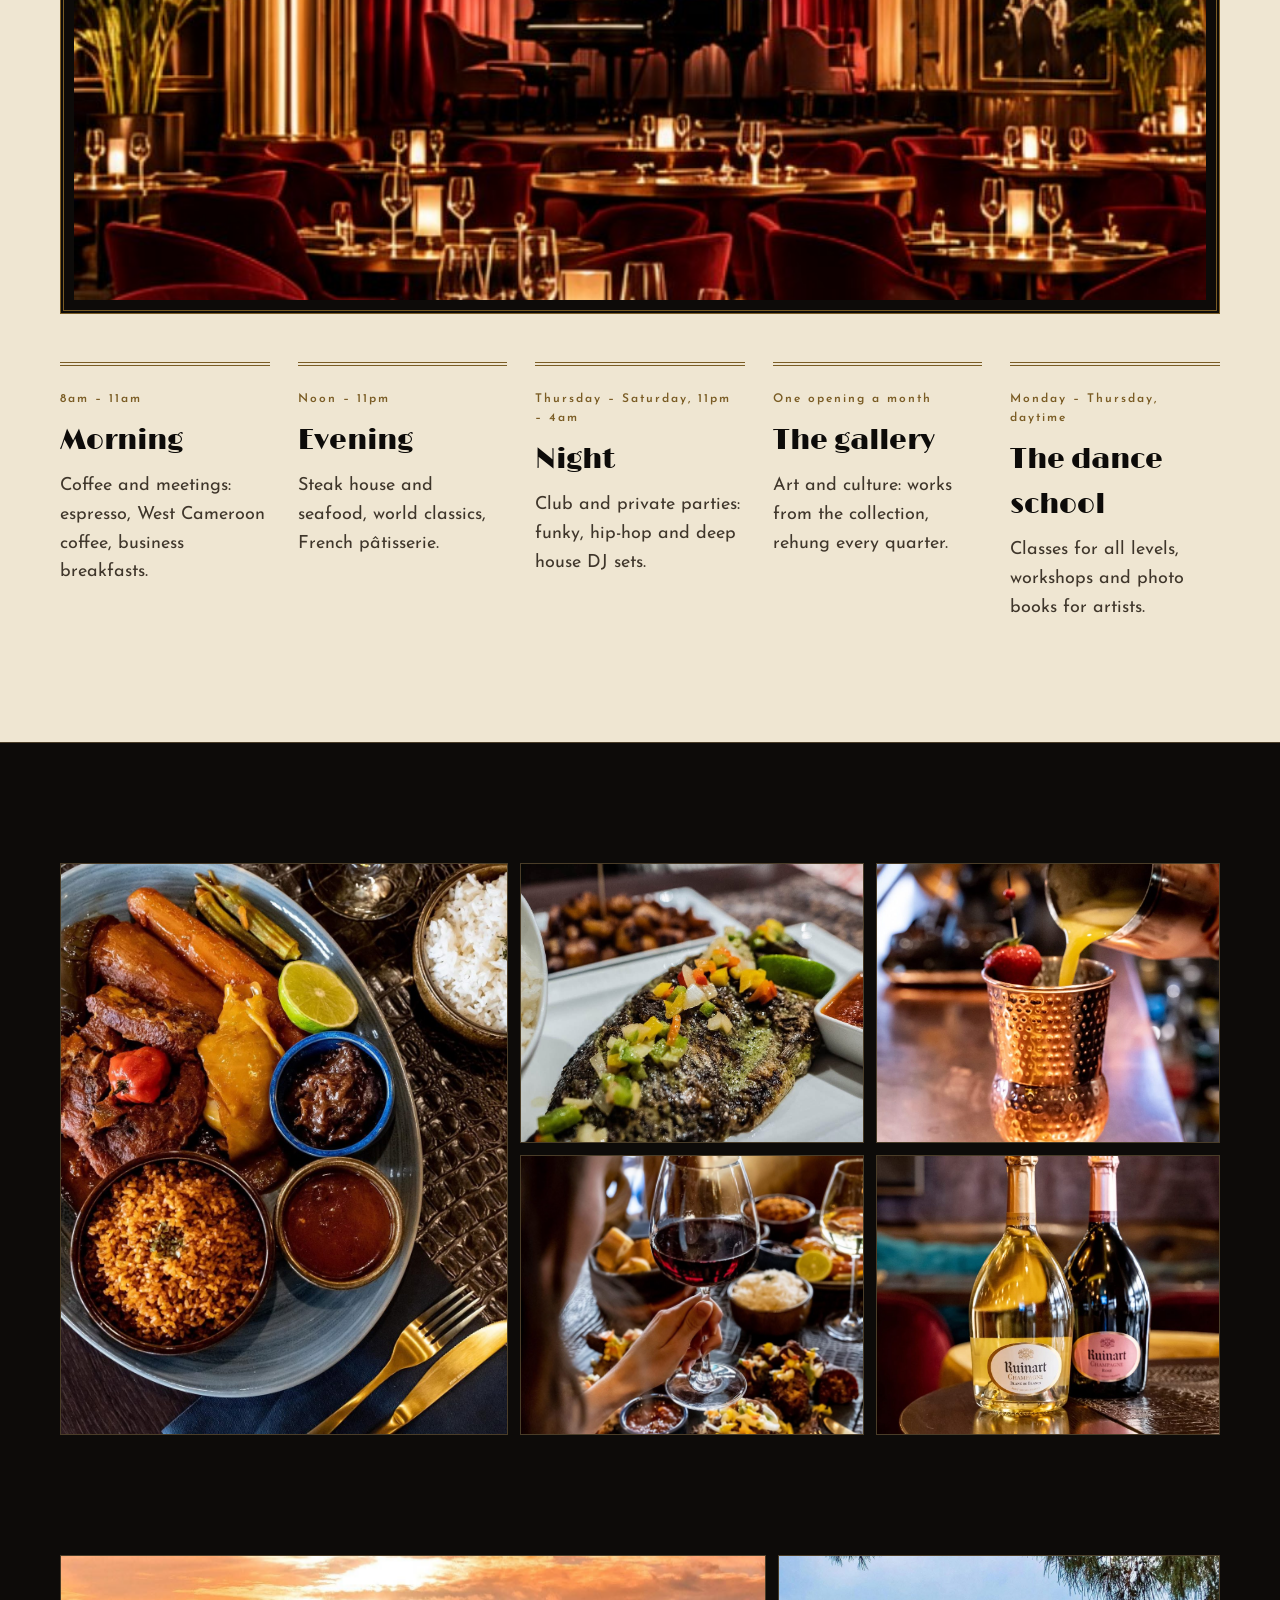
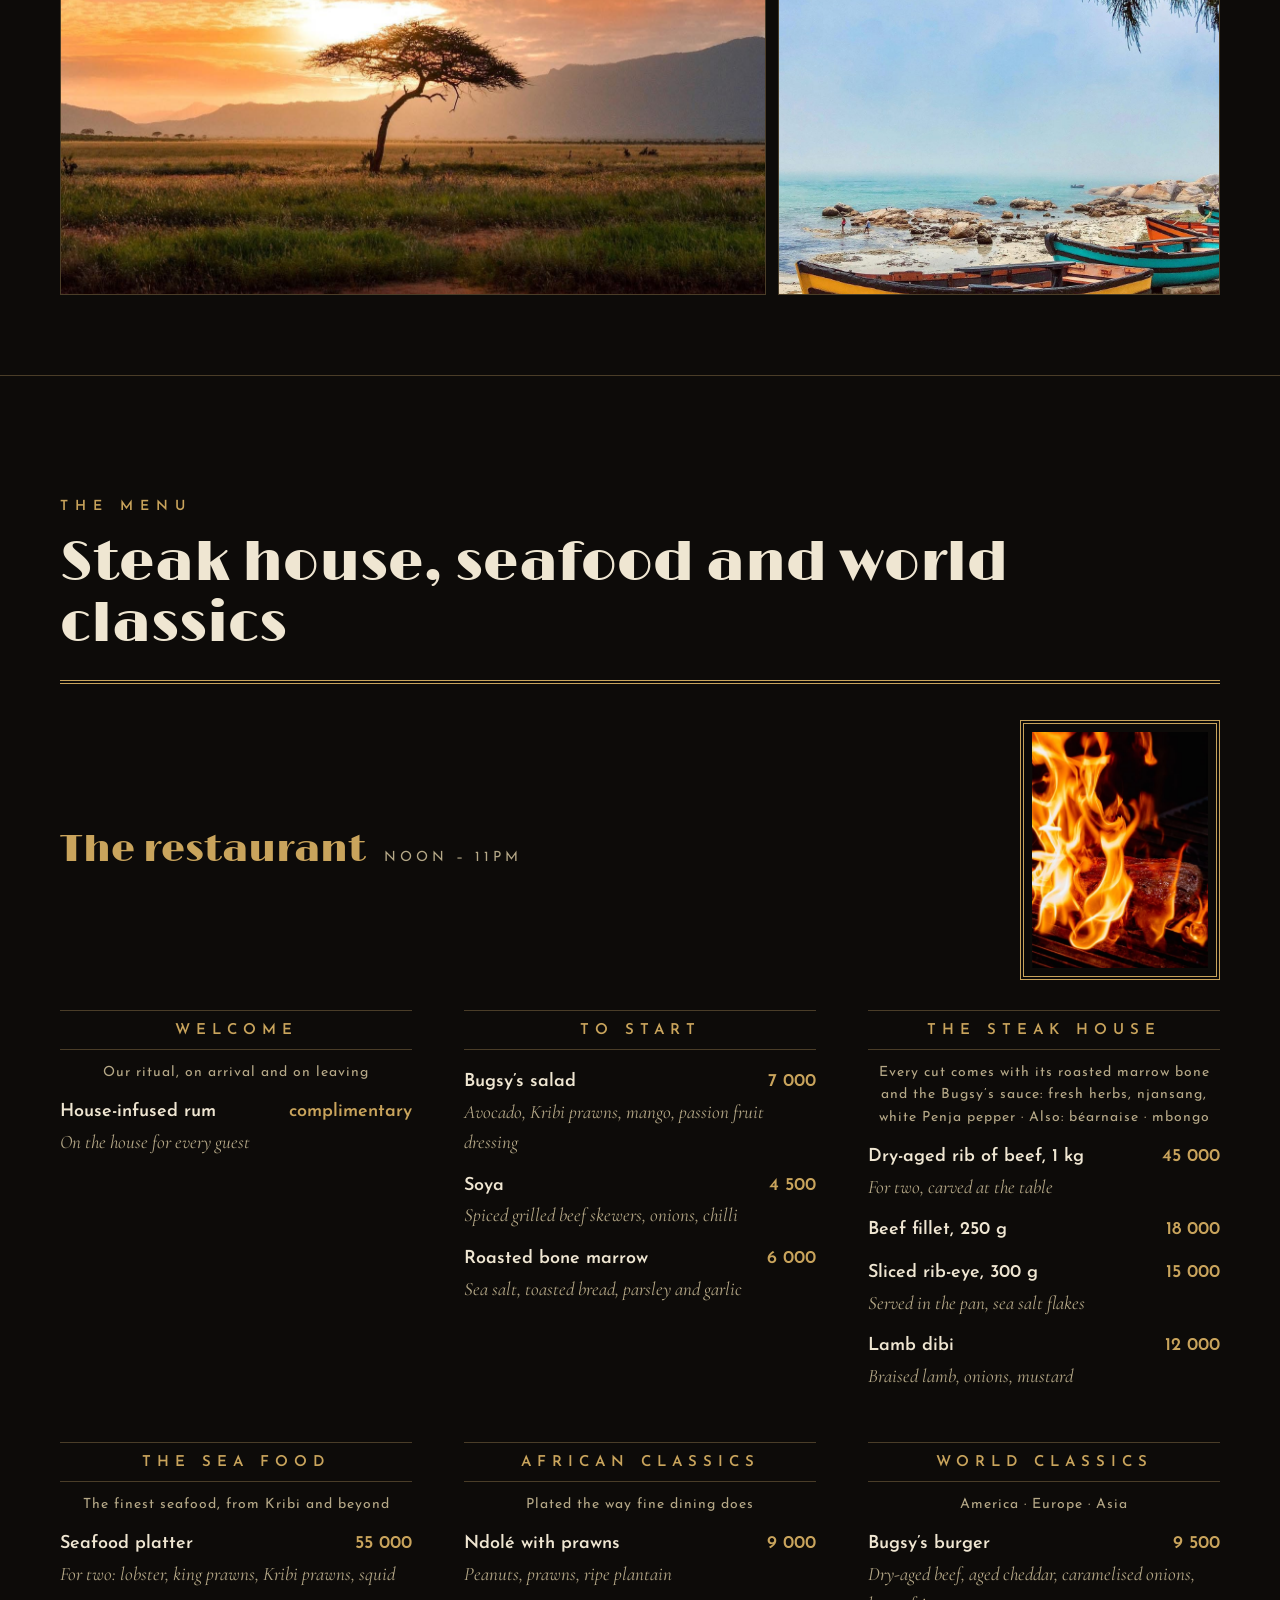
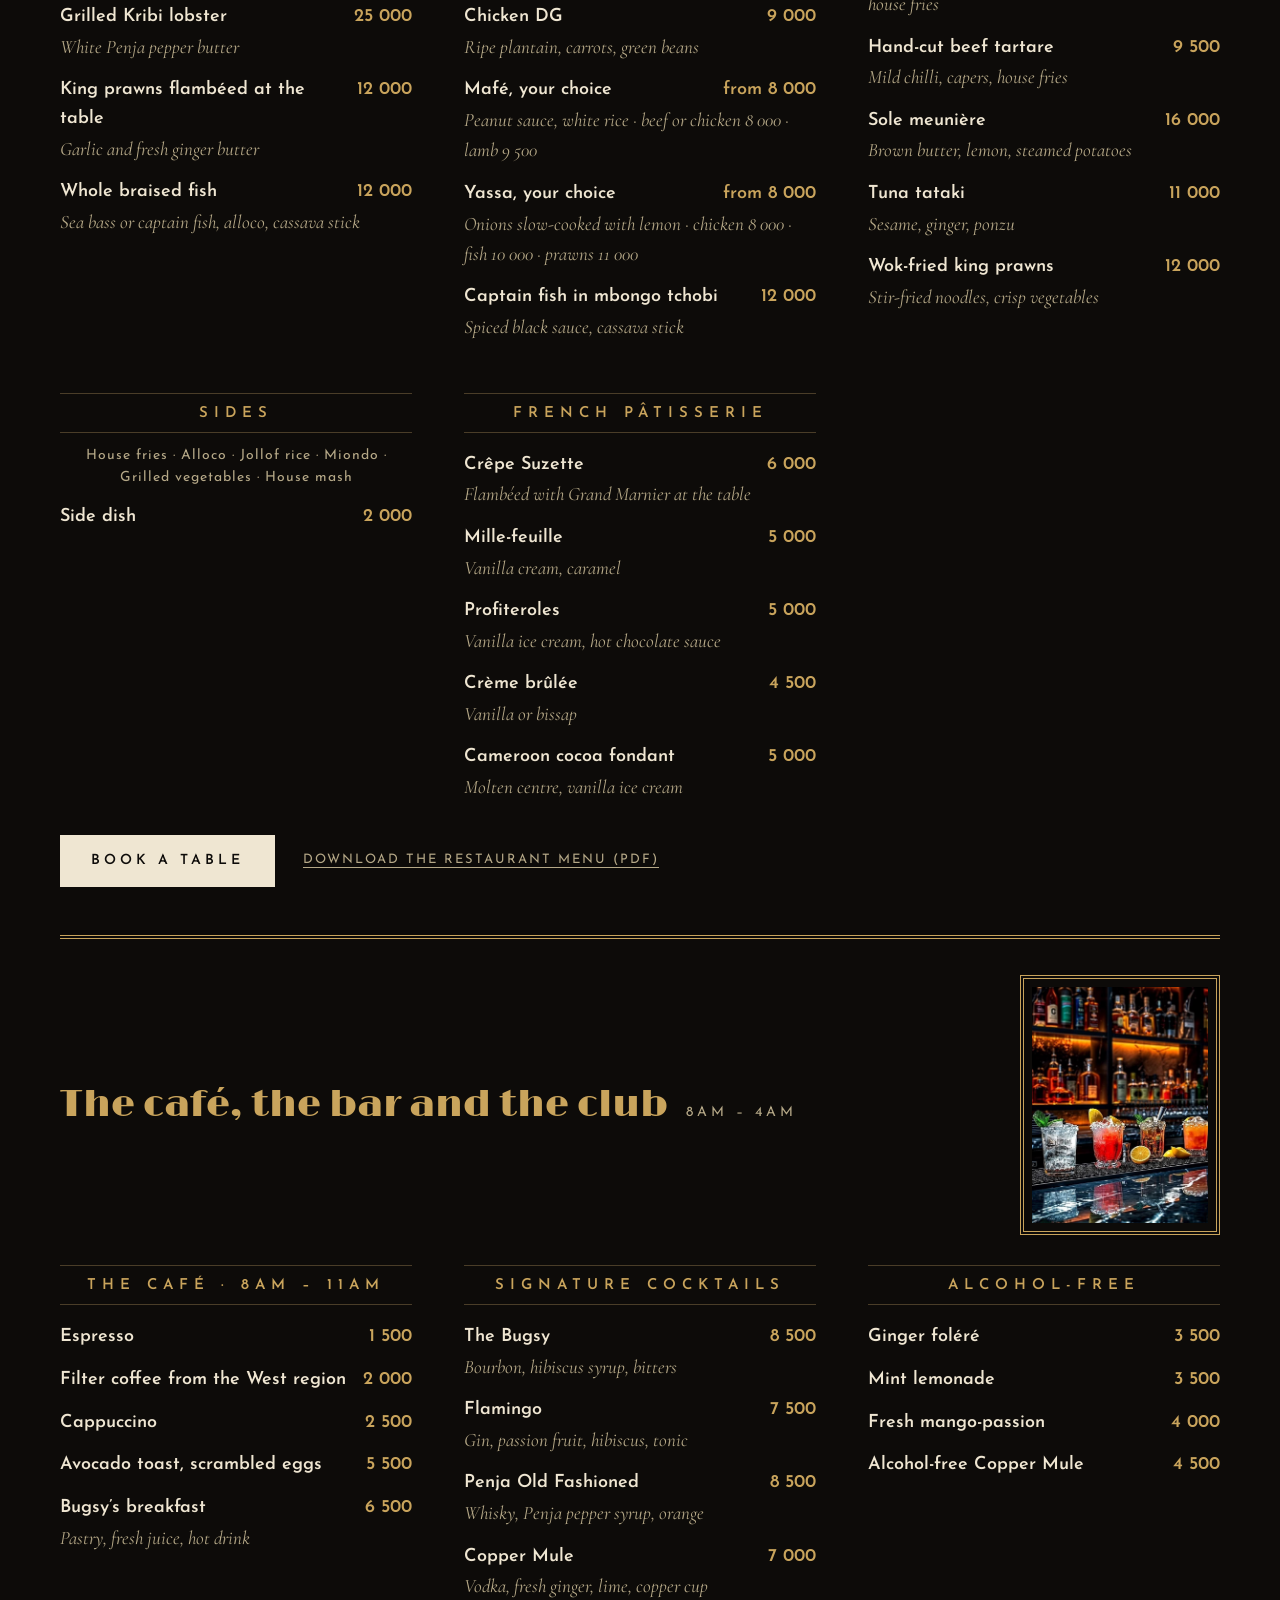
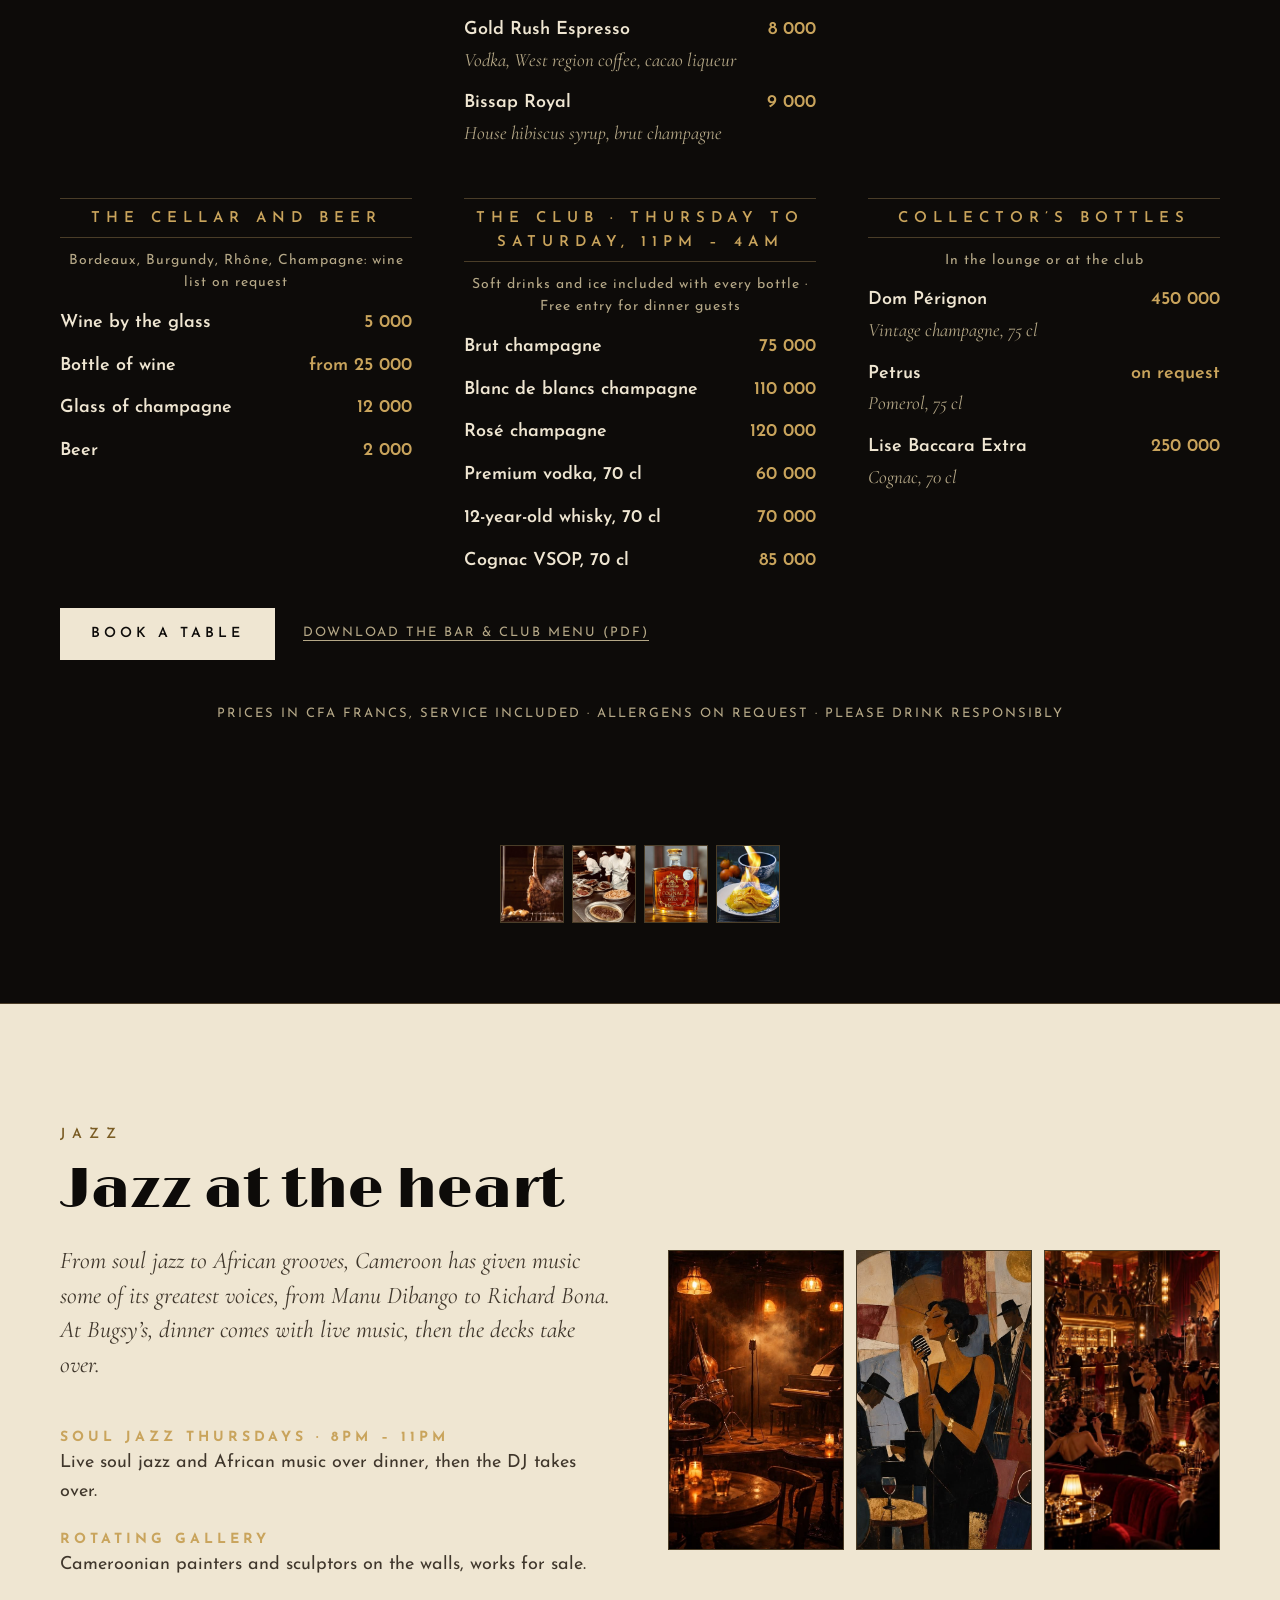
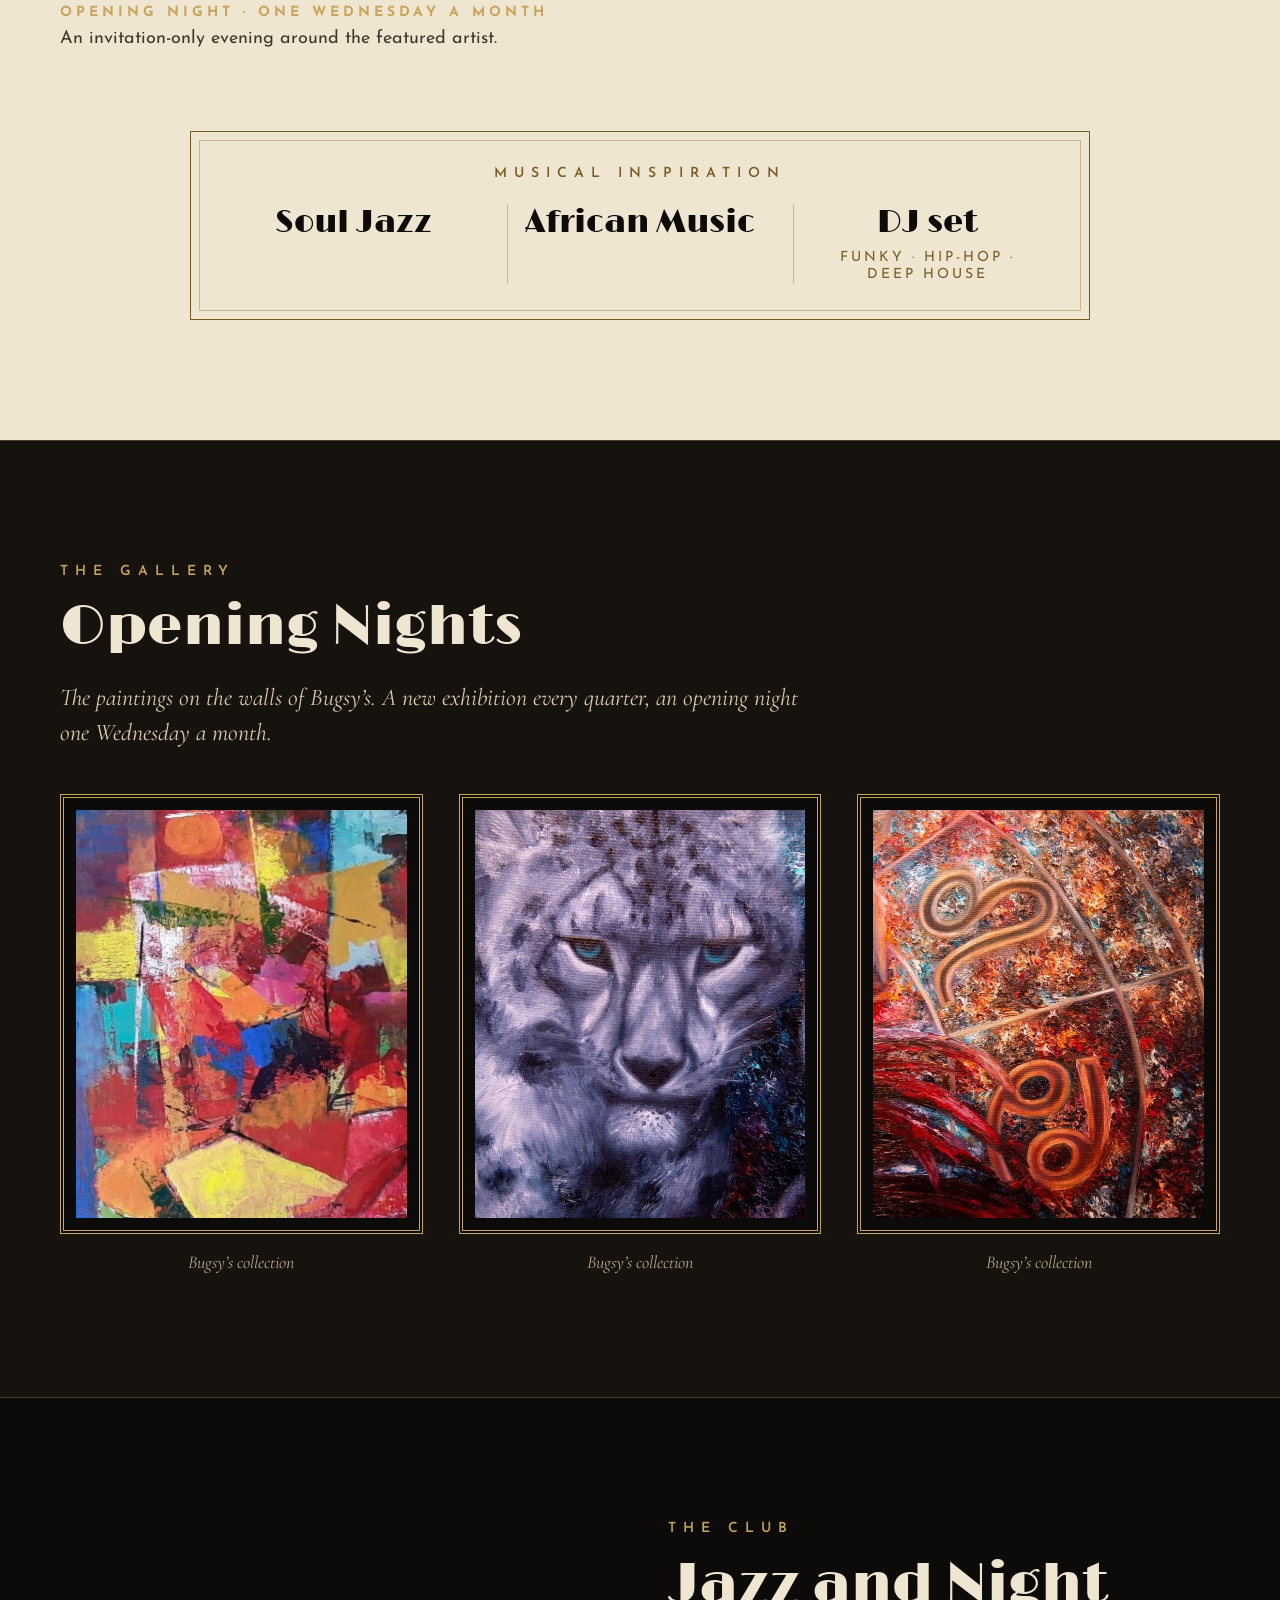
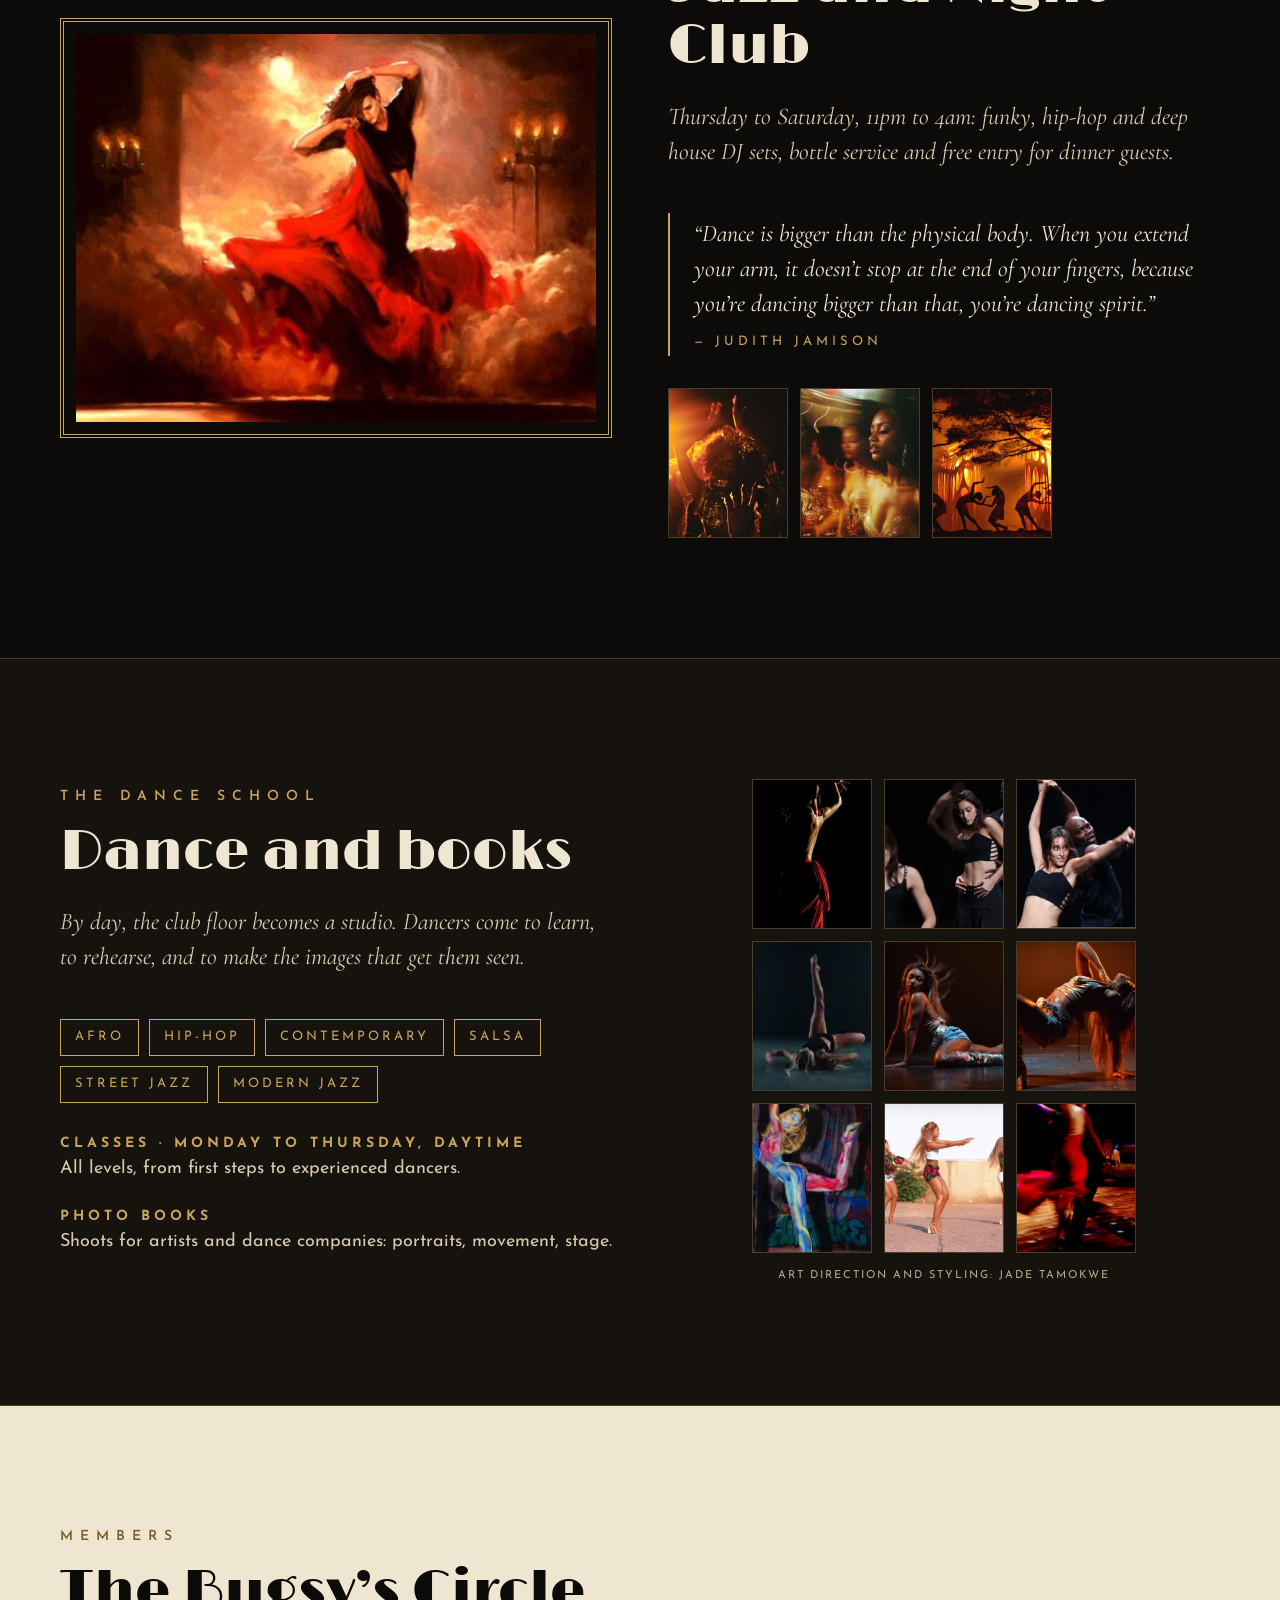
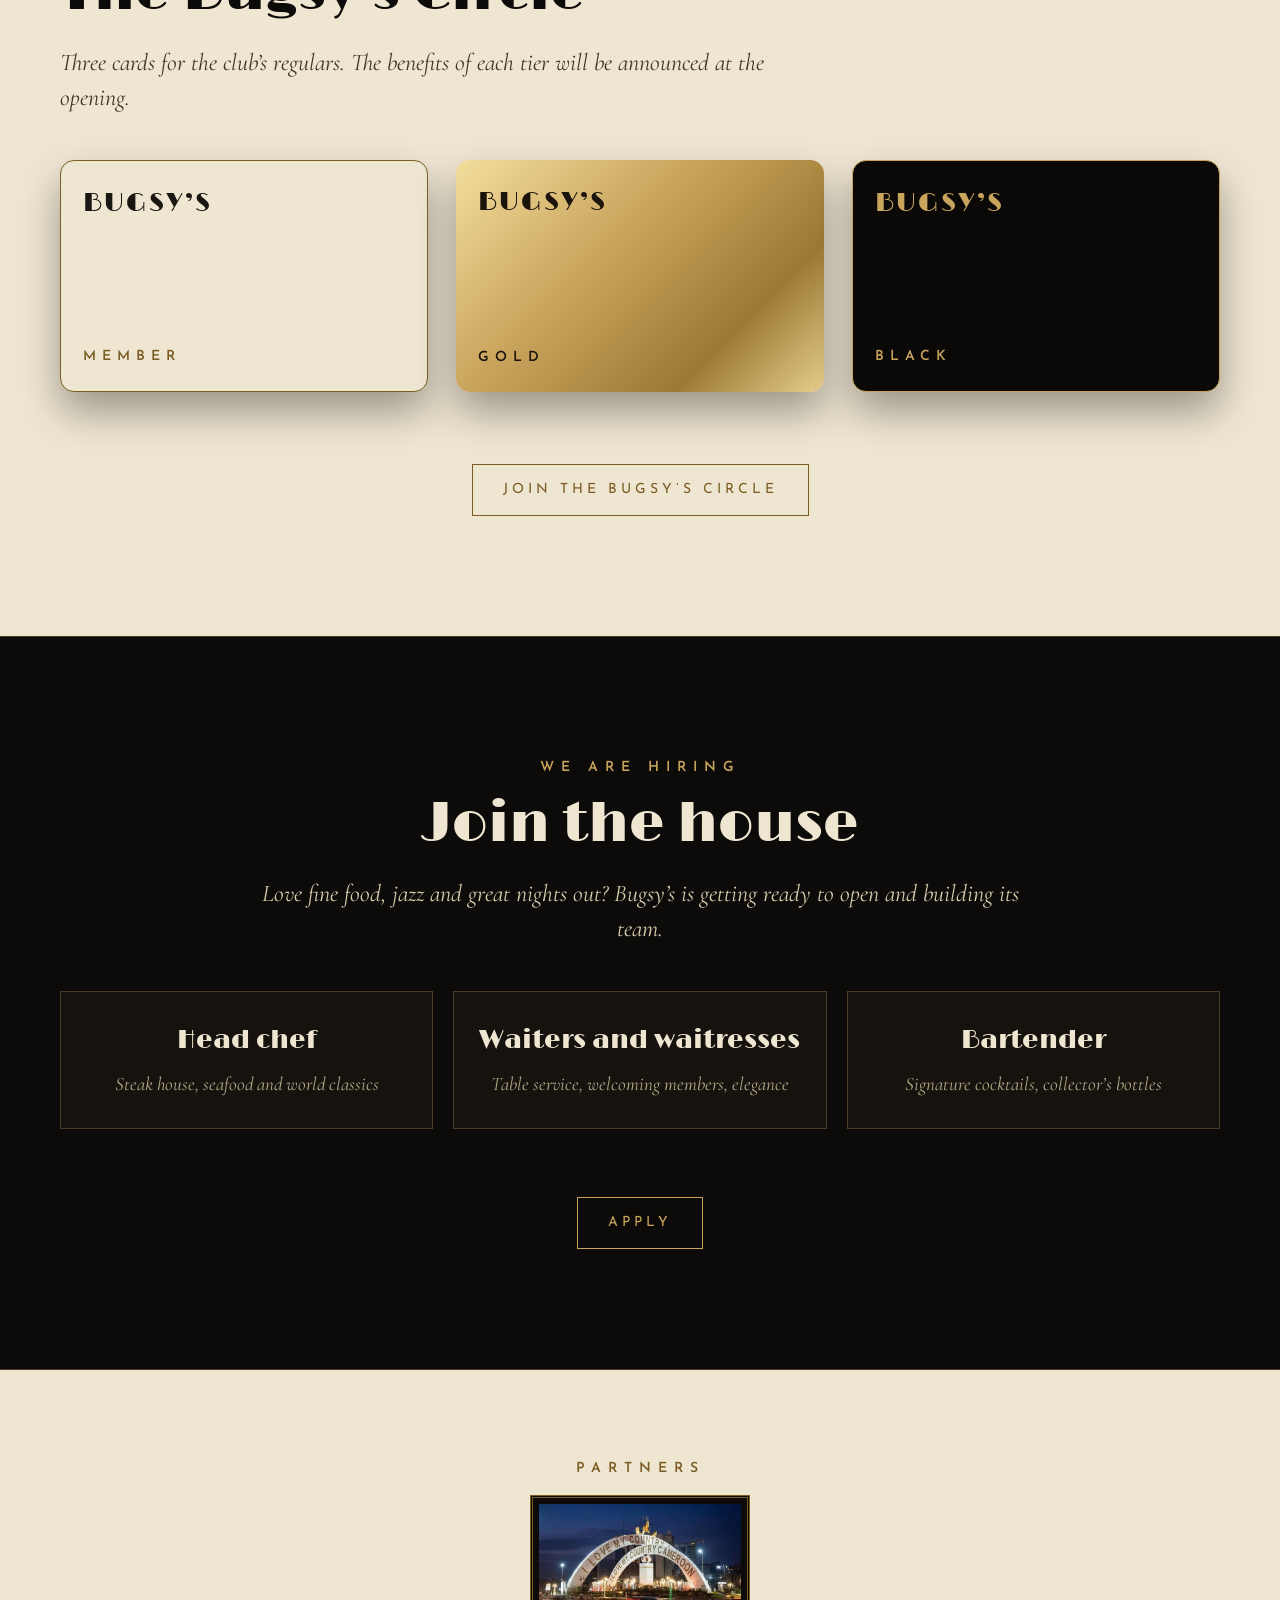
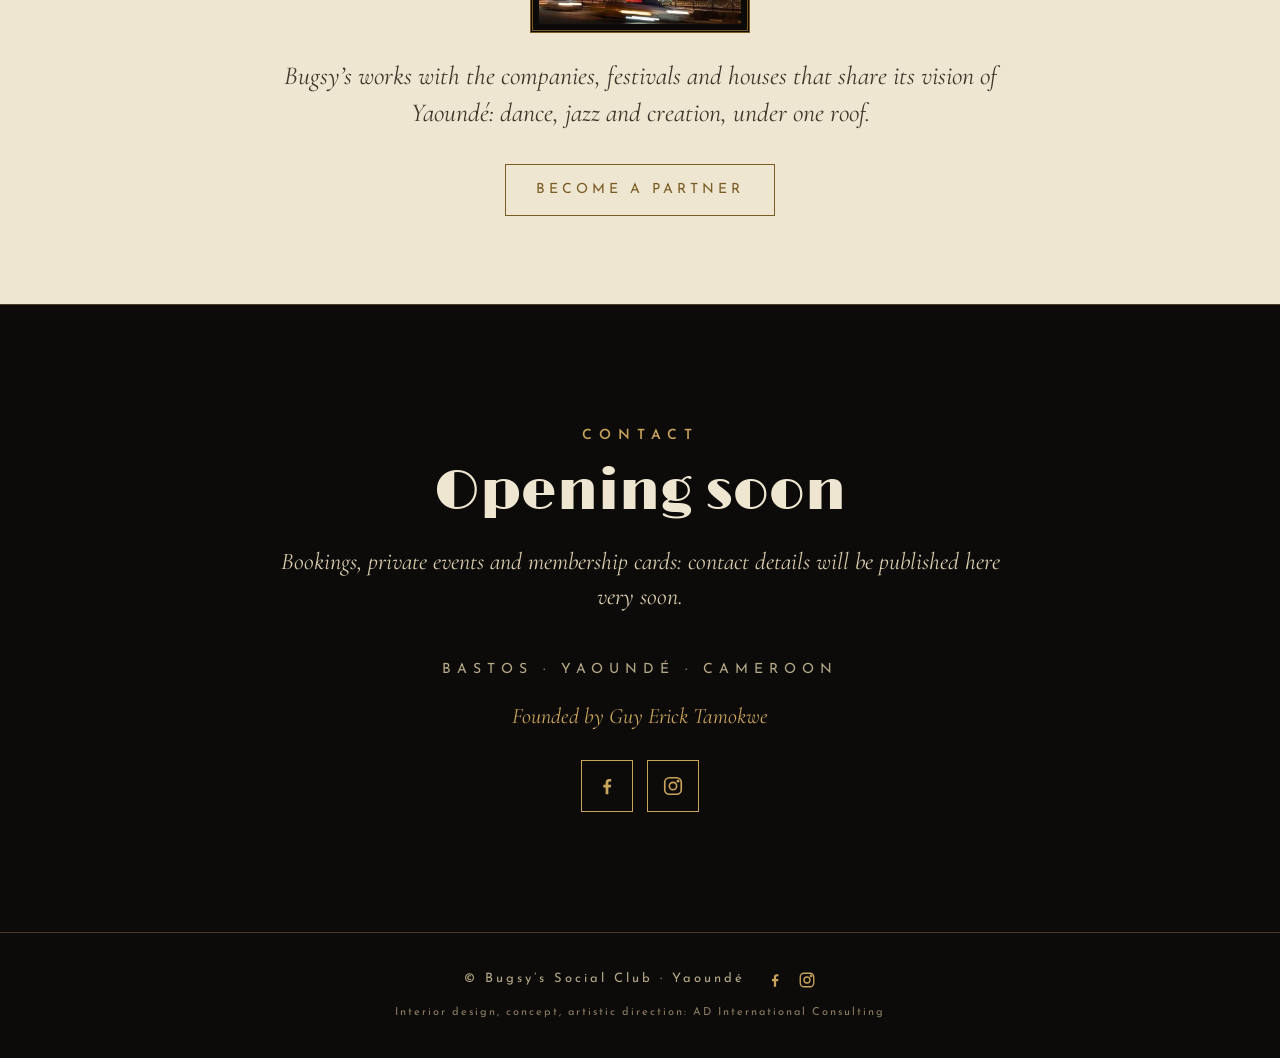
==== commit 683d7de9: "Pied de page : crédit de conception" ====
--- a/en/index.html
+++ b/en/index.html
@@ -182,6 +182,6 @@
   <p class="reseaux"><a href="https://www.facebook.com/share/19V8M8bjyL/" target="_blank" rel="noopener" aria-label="Facebook" title="Facebook"><svg width="20" height="20" viewBox="0 0 24 24" fill="currentColor" aria-hidden="true"><path d="M13.5 21v-7.5h2.6l.4-3h-3V8.6c0-.9.3-1.5 1.5-1.5h1.6V4.4c-.3 0-1.2-.1-2.3-.1-2.3 0-3.8 1.4-3.8 3.9v2.3H8v3h2.5V21h3z"></path></svg></a><a href="https://www.instagram.com/guyericktamokwe/" target="_blank" rel="noopener" aria-label="Instagram" title="Instagram"><svg width="20" height="20" viewBox="0 0 24 24" fill="none" stroke="currentColor" stroke-width="1.8" aria-hidden="true"><rect x="3" y="3" width="18" height="18" rx="5"></rect><circle cx="12" cy="12" r="4"></circle><circle cx="17.5" cy="6.5" r="0.8" fill="currentColor"></circle></svg></a></p>
 </div></section>
 </main>
-<footer class="footer">© Bugsy’s Social Club · Yaoundé <span class="footer-reseaux"><a href="https://www.facebook.com/share/19V8M8bjyL/" target="_blank" rel="noopener" aria-label="Facebook" title="Facebook"><svg width="20" height="20" viewBox="0 0 24 24" fill="currentColor" aria-hidden="true"><path d="M13.5 21v-7.5h2.6l.4-3h-3V8.6c0-.9.3-1.5 1.5-1.5h1.6V4.4c-.3 0-1.2-.1-2.3-.1-2.3 0-3.8 1.4-3.8 3.9v2.3H8v3h2.5V21h3z"></path></svg></a><a href="https://www.instagram.com/guyericktamokwe/" target="_blank" rel="noopener" aria-label="Instagram" title="Instagram"><svg width="20" height="20" viewBox="0 0 24 24" fill="none" stroke="currentColor" stroke-width="1.8" aria-hidden="true"><rect x="3" y="3" width="18" height="18" rx="5"></rect><circle cx="12" cy="12" r="4"></circle><circle cx="17.5" cy="6.5" r="0.8" fill="currentColor"></circle></svg></a></span></footer>
+<footer class="footer">© Bugsy’s Social Club · Yaoundé <span class="footer-reseaux"><a href="https://www.facebook.com/share/19V8M8bjyL/" target="_blank" rel="noopener" aria-label="Facebook" title="Facebook"><svg width="20" height="20" viewBox="0 0 24 24" fill="currentColor" aria-hidden="true"><path d="M13.5 21v-7.5h2.6l.4-3h-3V8.6c0-.9.3-1.5 1.5-1.5h1.6V4.4c-.3 0-1.2-.1-2.3-.1-2.3 0-3.8 1.4-3.8 3.9v2.3H8v3h2.5V21h3z"></path></svg></a><a href="https://www.instagram.com/guyericktamokwe/" target="_blank" rel="noopener" aria-label="Instagram" title="Instagram"><svg width="20" height="20" viewBox="0 0 24 24" fill="none" stroke="currentColor" stroke-width="1.8" aria-hidden="true"><rect x="3" y="3" width="18" height="18" rx="5"></rect><circle cx="12" cy="12" r="4"></circle><circle cx="17.5" cy="6.5" r="0.8" fill="currentColor"></circle></svg></a></span><p class="footer-credit">Interior design, concept, artistic direction: AD International Consulting</p></footer>
 </body>
 </html>
--- a/assets/style.css
+++ b/assets/style.css
@@ -301,3 +301,4 @@
 .partenaires-photo { display: block; width: 220px; height: 138px; object-fit: cover; margin: 0 auto 24px; padding: 6px; background: var(--noir); border: 3px double var(--bronze); }
 .danse-bloc { justify-self: center; display: flex; flex-direction: column; align-items: center; gap: 14px; }
 .credit-photos { margin: 0; max-width: 384px; font-size: 11px; letter-spacing: 2px; text-transform: uppercase; color: var(--discret); text-align: center; }
+.footer-credit { margin: 14px 0 0; font-size: 11px; letter-spacing: 2px; color: #8a7d62; }
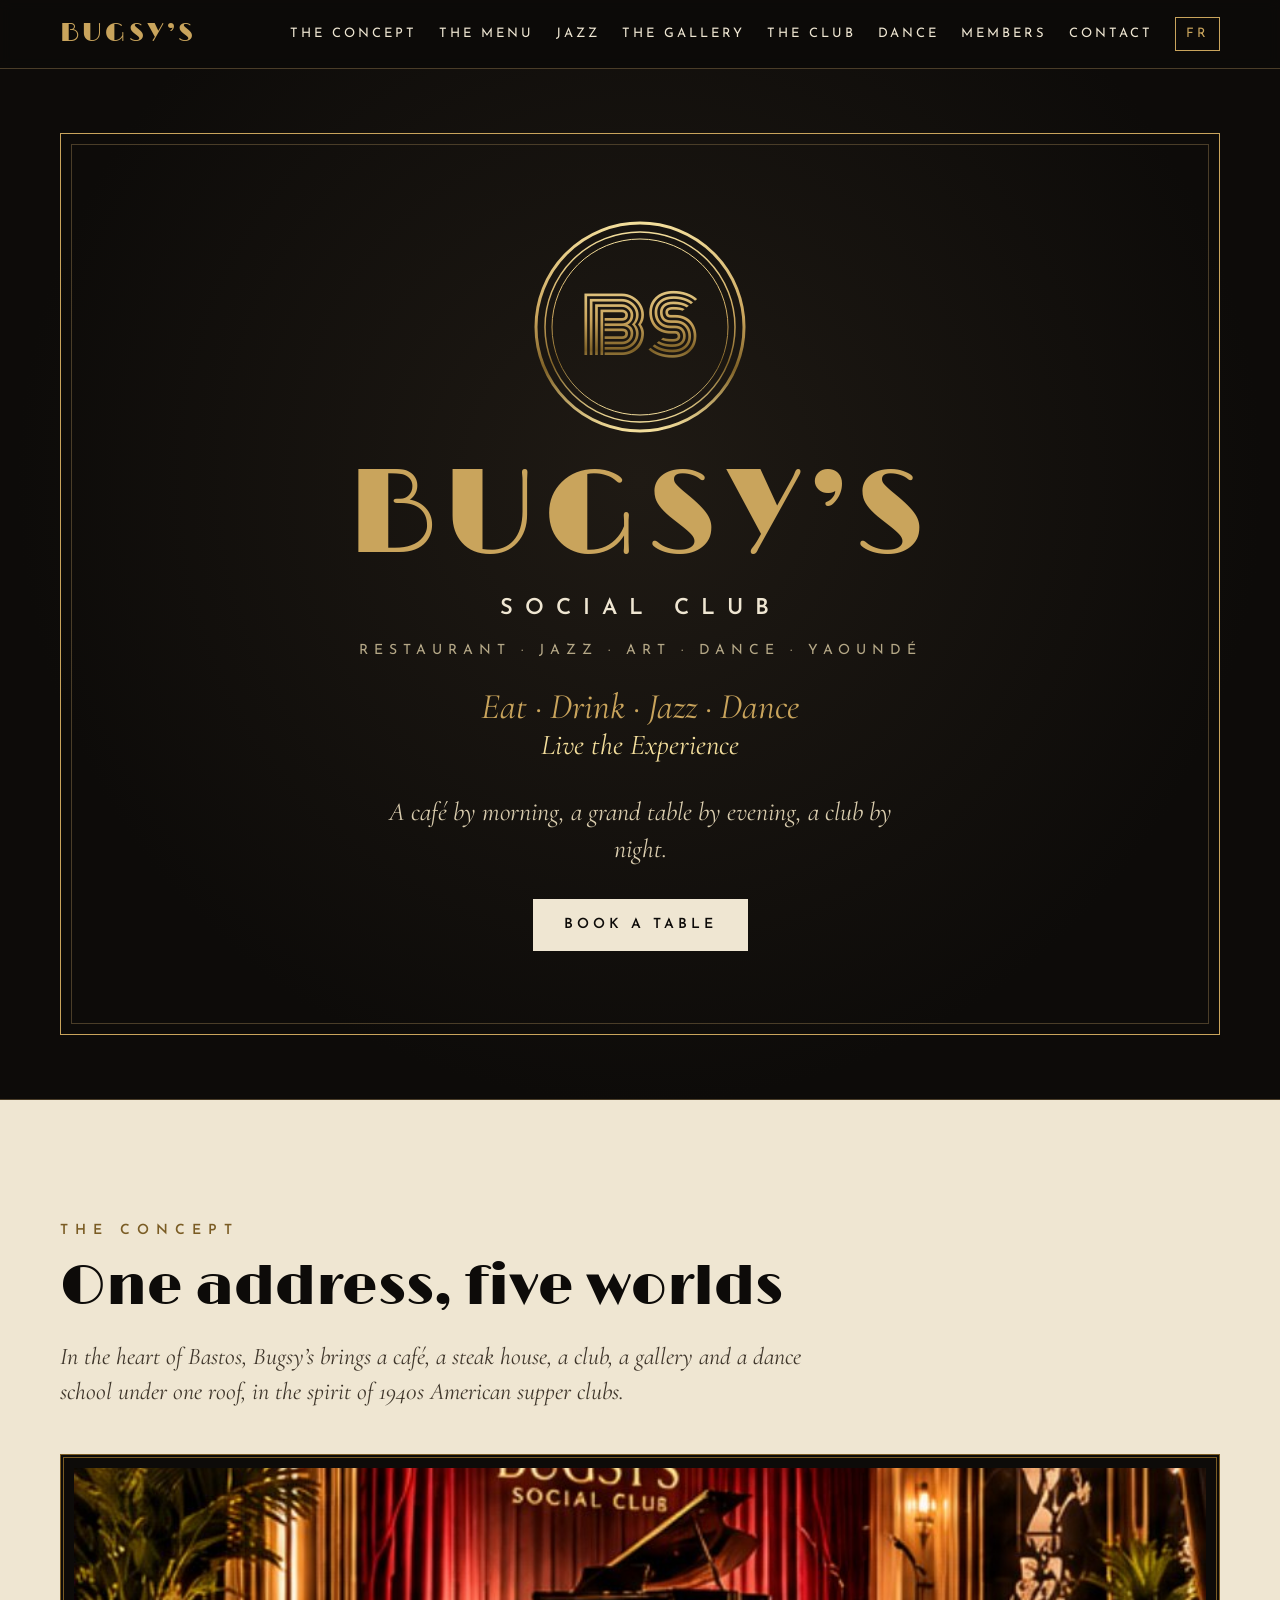
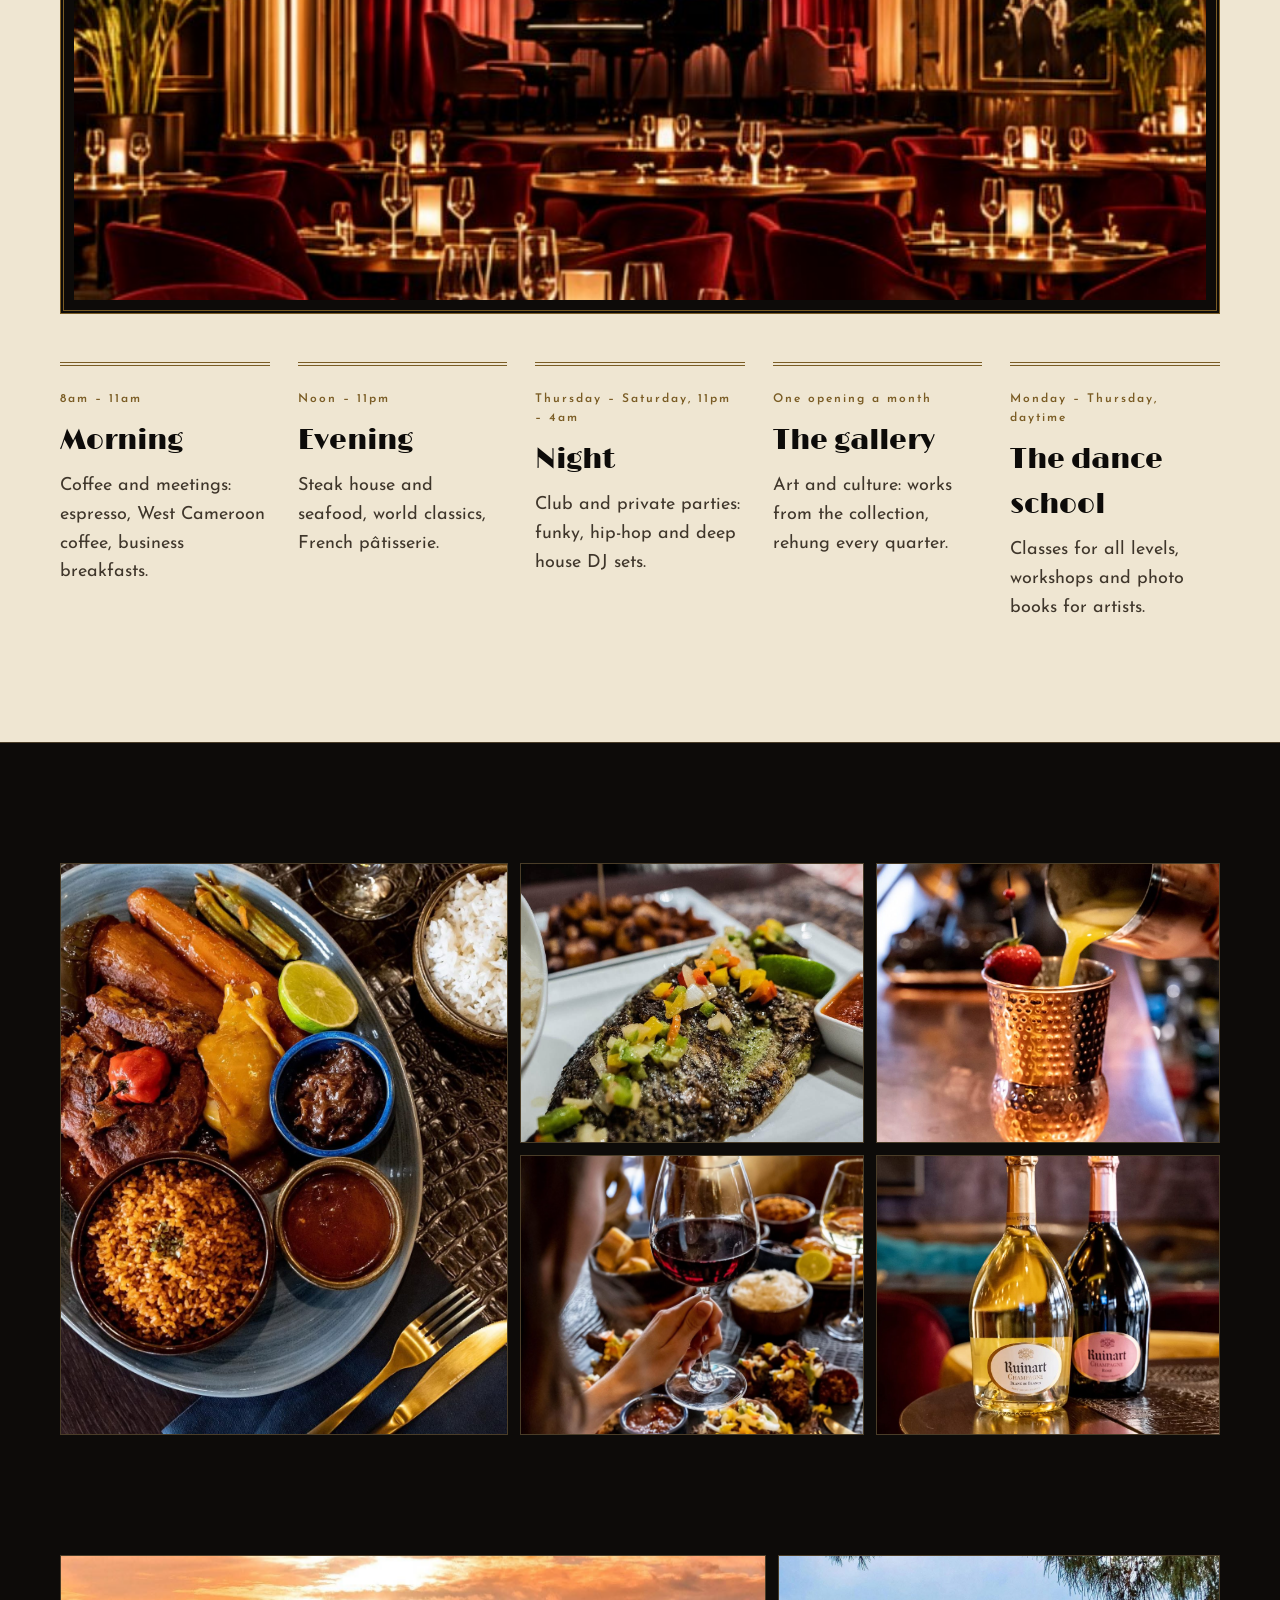
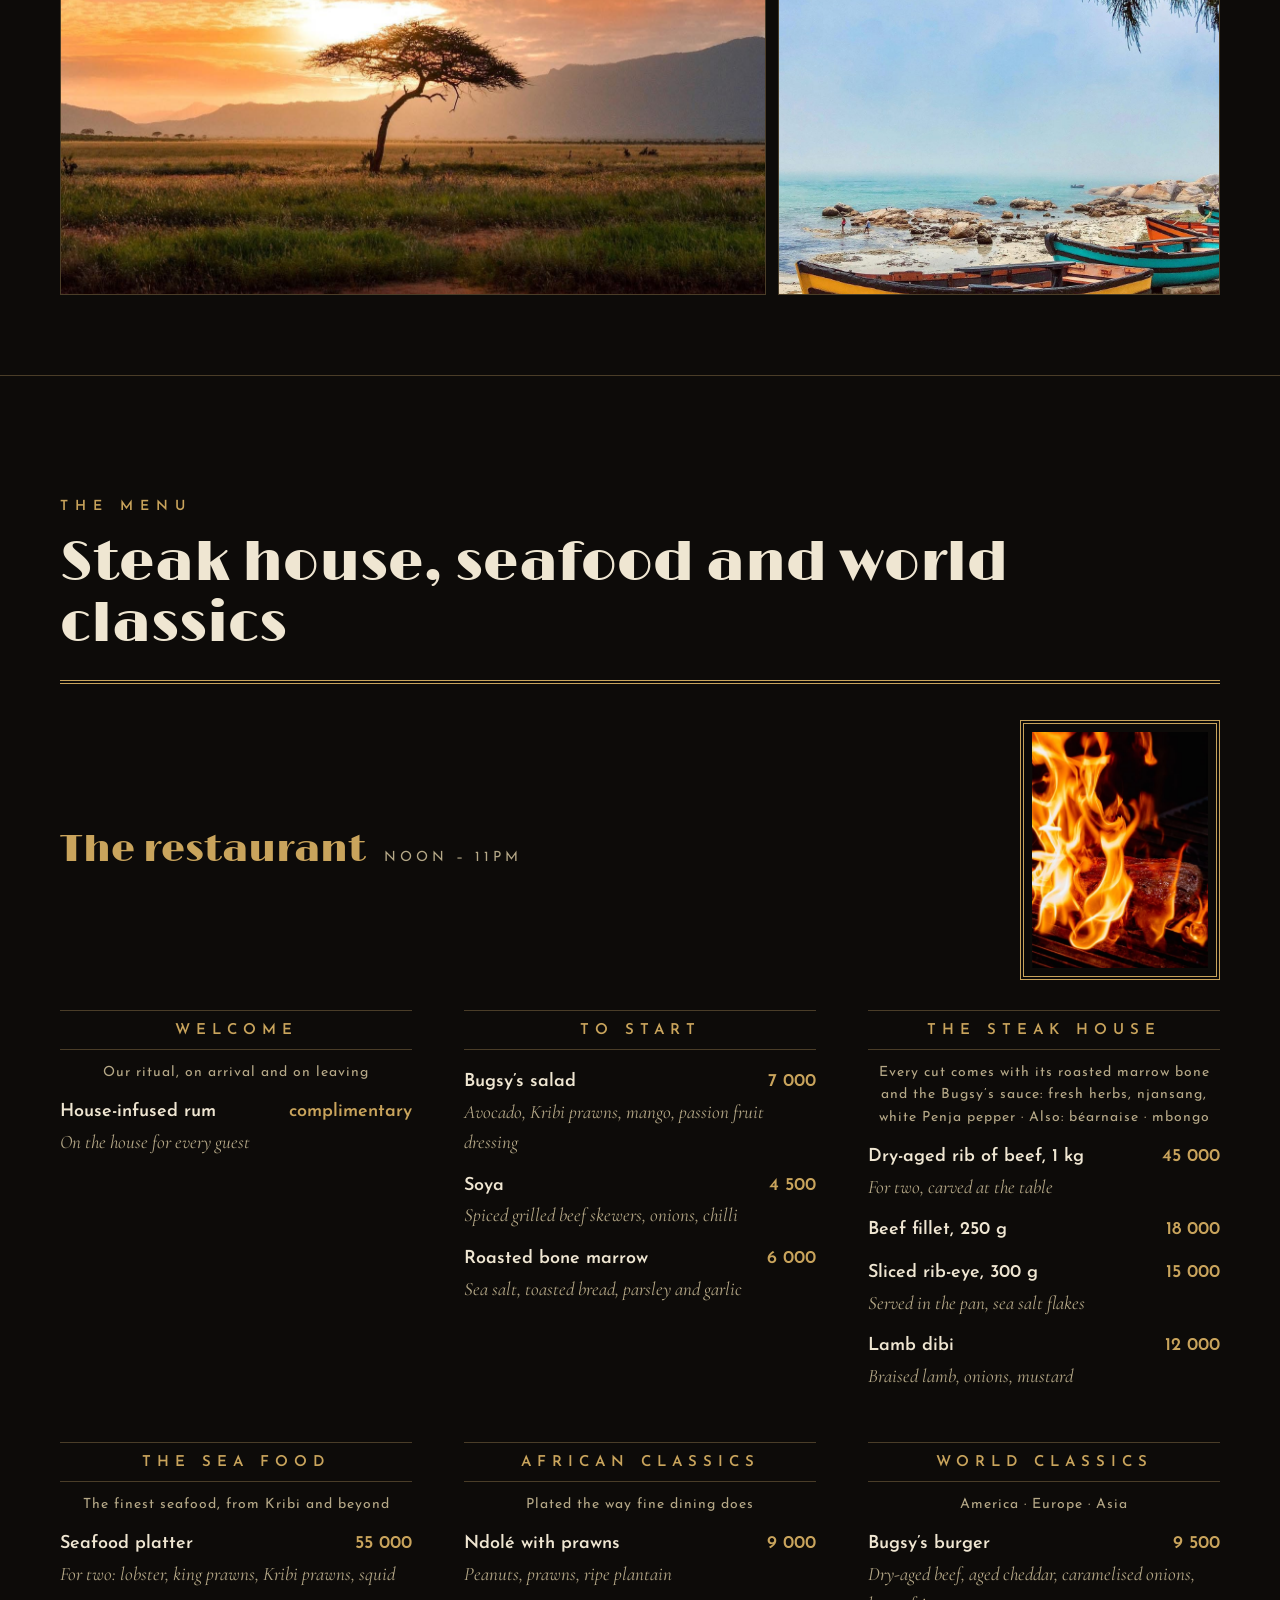
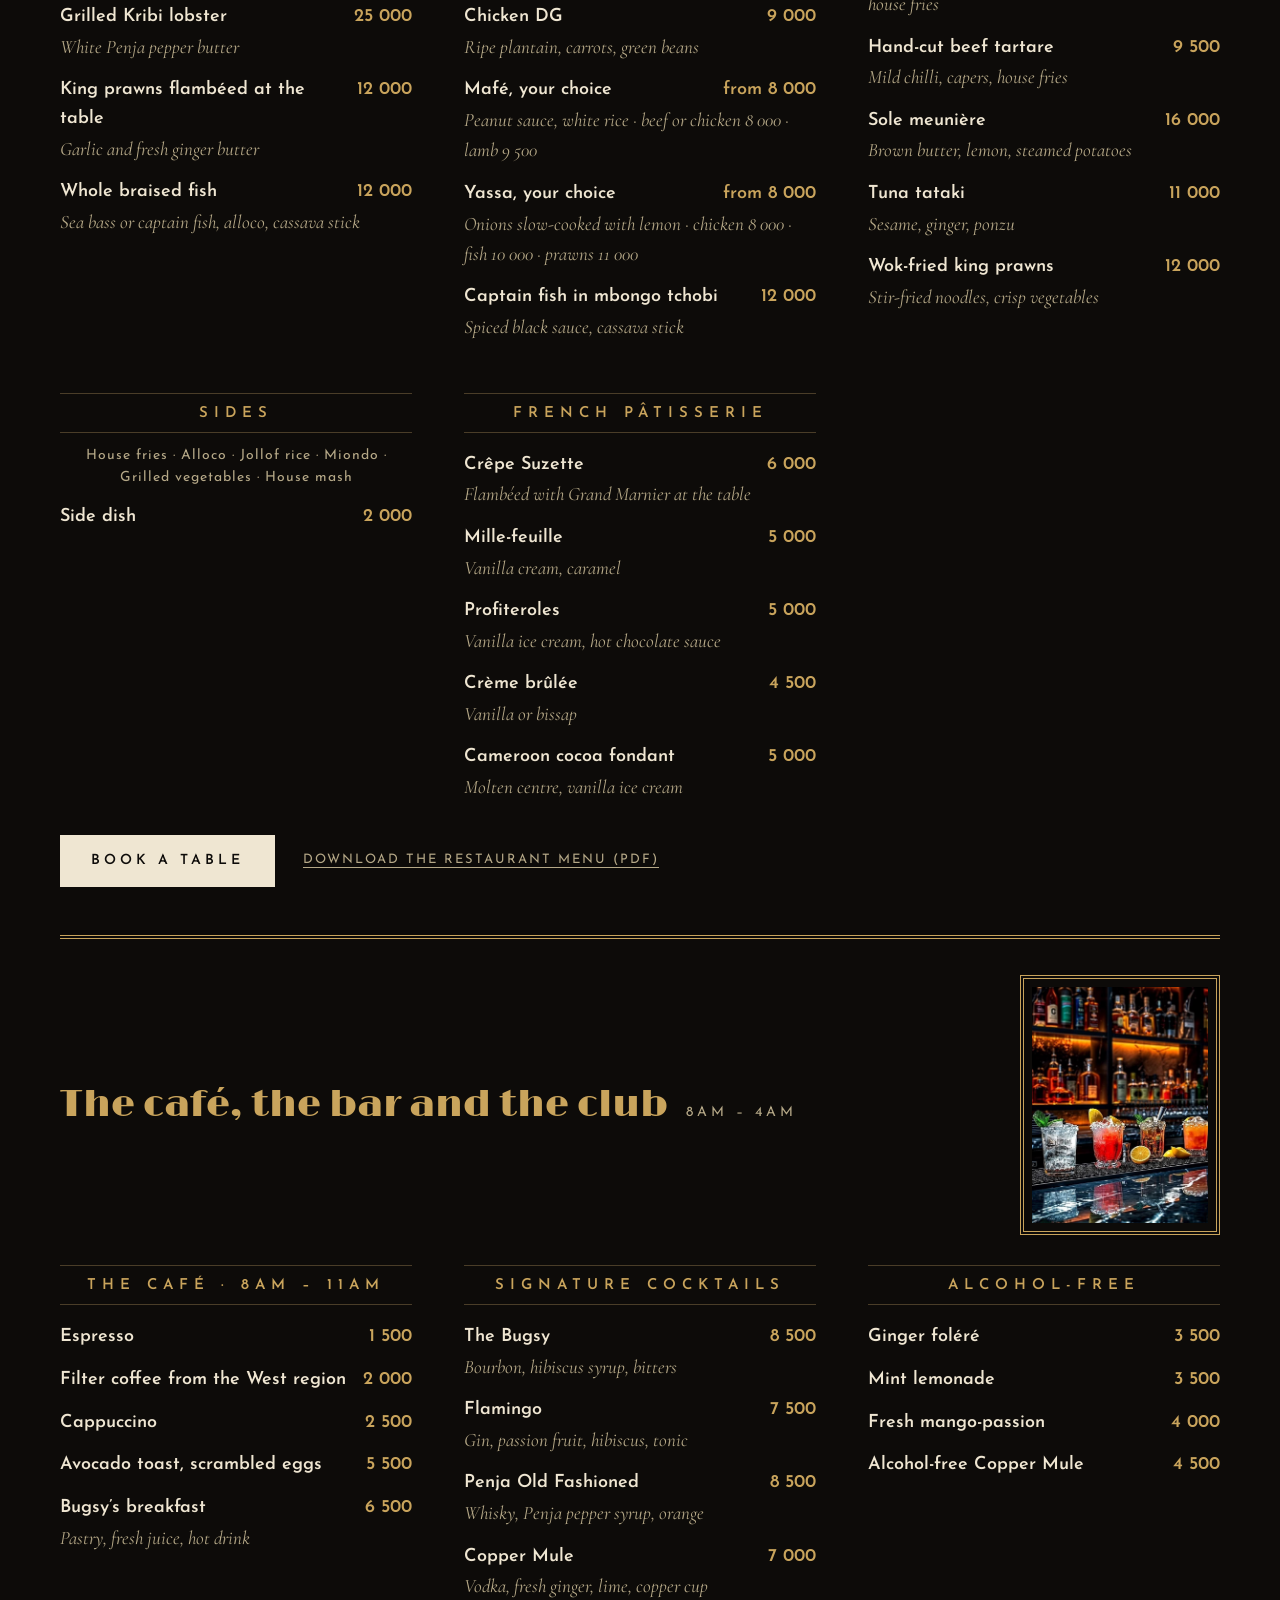
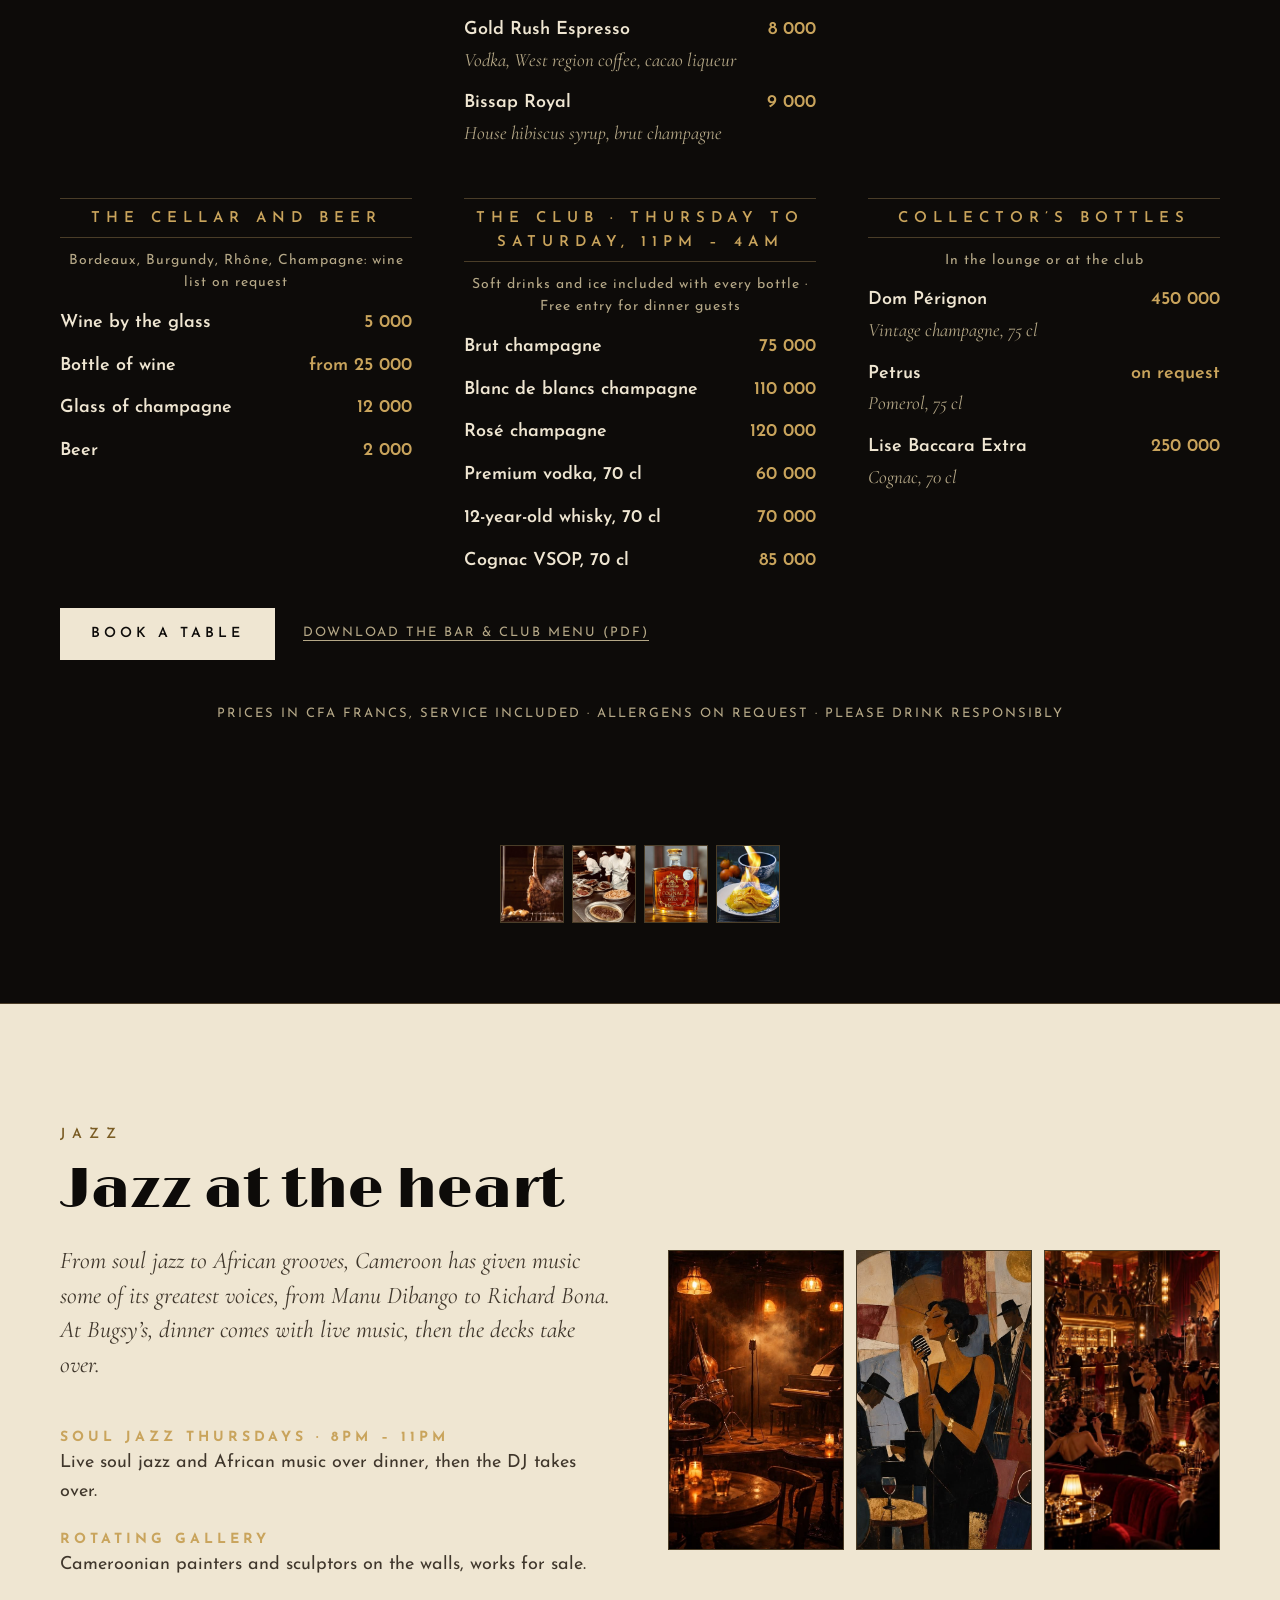
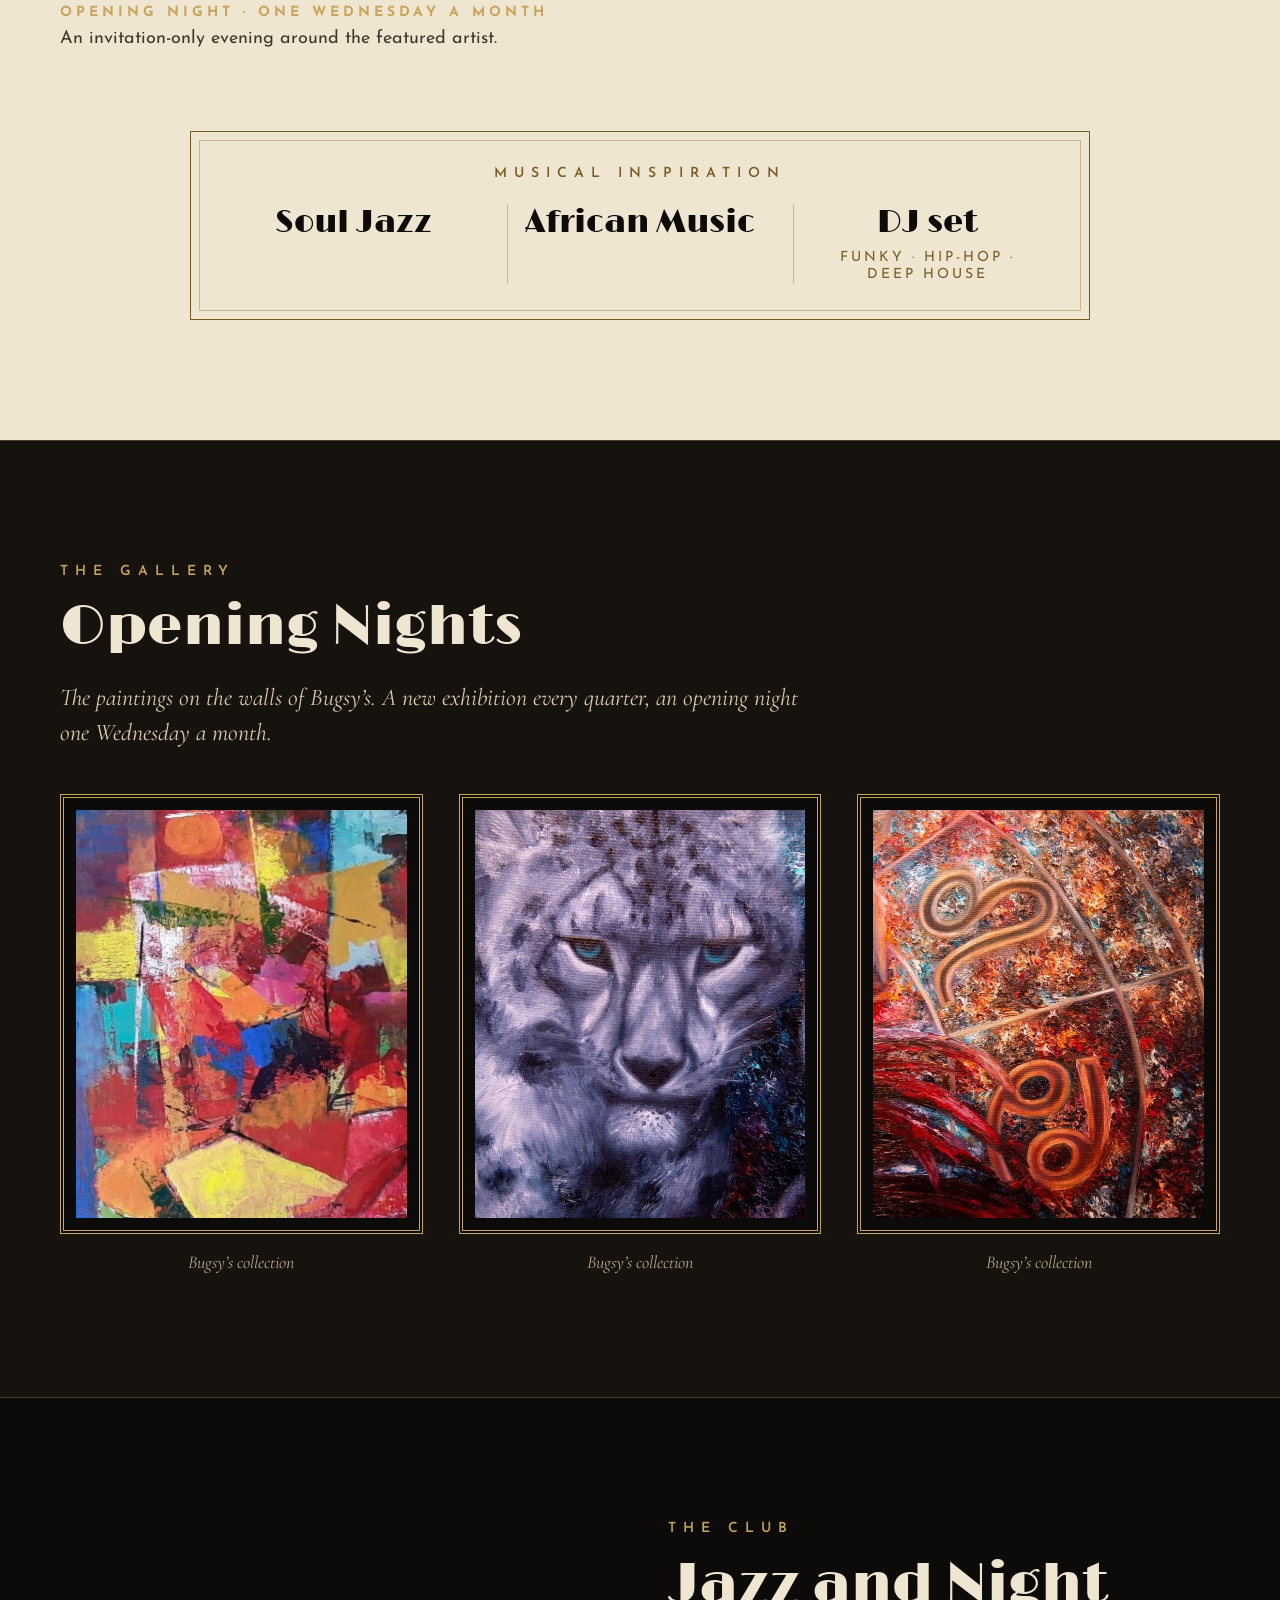
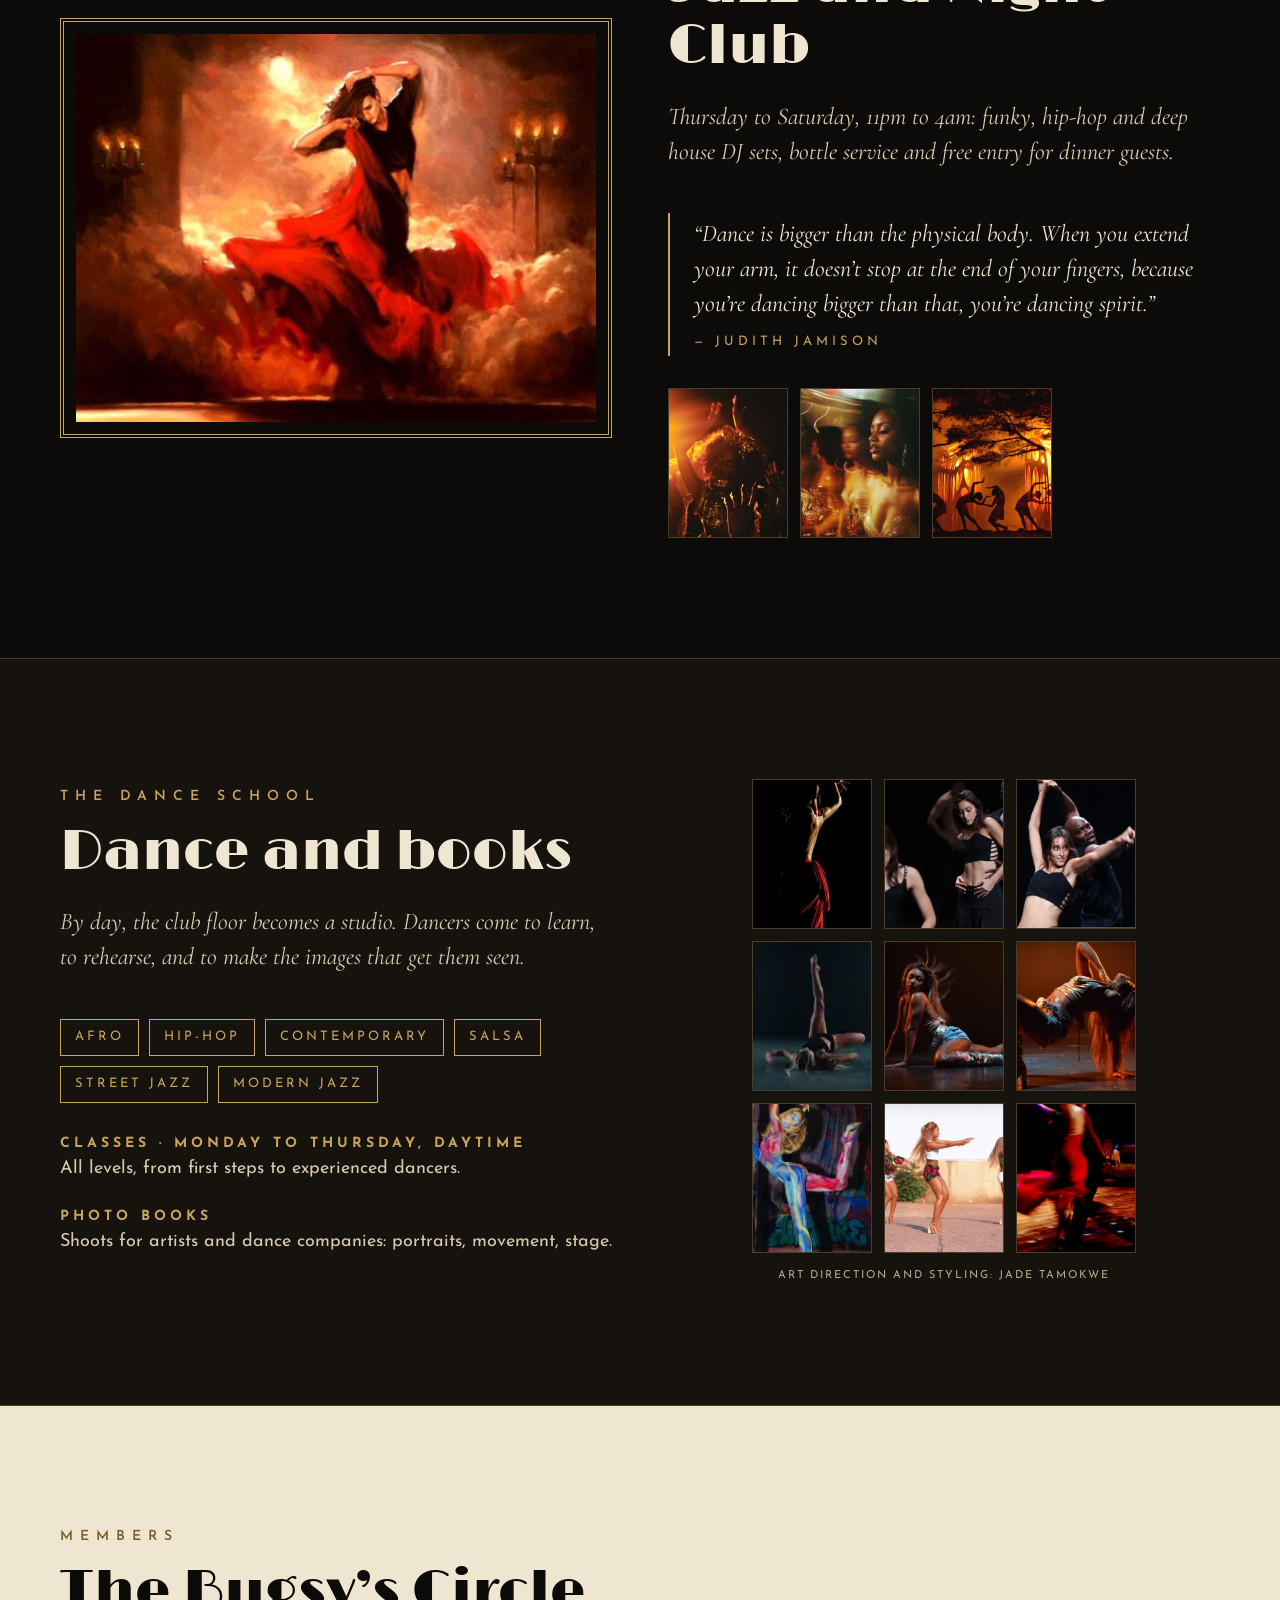
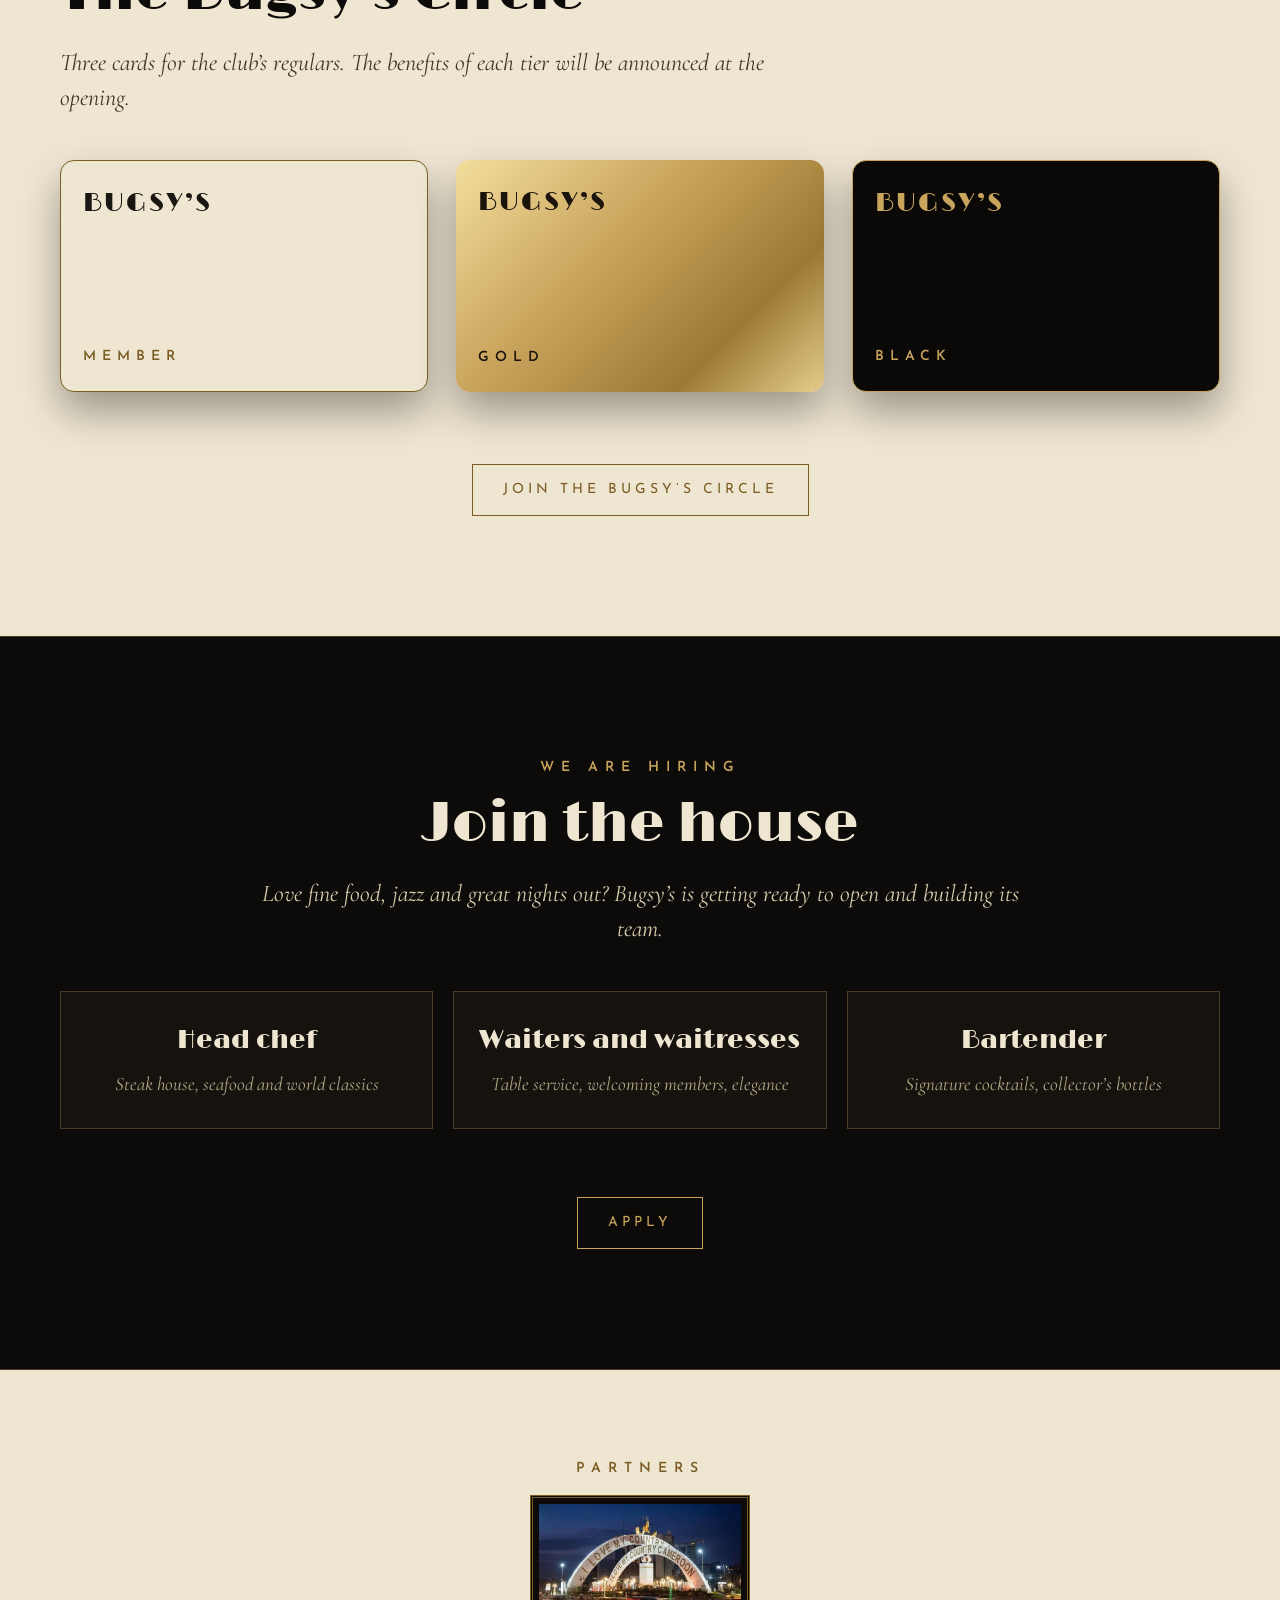
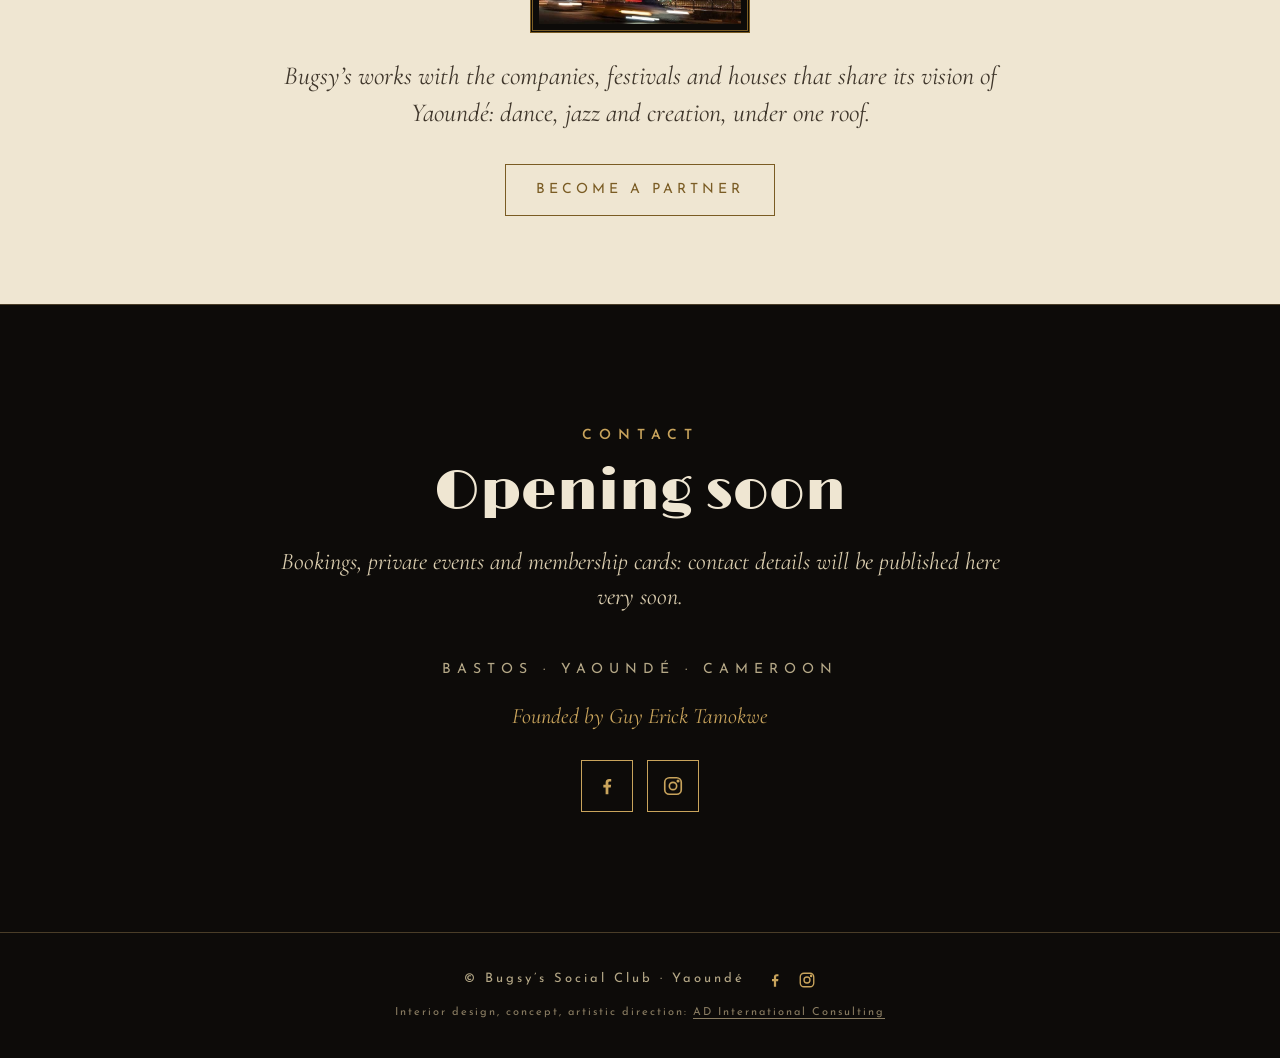
==== commit 82653de0: "Pied de page : lien vers AD International Consulting" ====
--- a/en/index.html
+++ b/en/index.html
@@ -182,6 +182,6 @@
   <p class="reseaux"><a href="https://www.facebook.com/share/19V8M8bjyL/" target="_blank" rel="noopener" aria-label="Facebook" title="Facebook"><svg width="20" height="20" viewBox="0 0 24 24" fill="currentColor" aria-hidden="true"><path d="M13.5 21v-7.5h2.6l.4-3h-3V8.6c0-.9.3-1.5 1.5-1.5h1.6V4.4c-.3 0-1.2-.1-2.3-.1-2.3 0-3.8 1.4-3.8 3.9v2.3H8v3h2.5V21h3z"></path></svg></a><a href="https://www.instagram.com/guyericktamokwe/" target="_blank" rel="noopener" aria-label="Instagram" title="Instagram"><svg width="20" height="20" viewBox="0 0 24 24" fill="none" stroke="currentColor" stroke-width="1.8" aria-hidden="true"><rect x="3" y="3" width="18" height="18" rx="5"></rect><circle cx="12" cy="12" r="4"></circle><circle cx="17.5" cy="6.5" r="0.8" fill="currentColor"></circle></svg></a></p>
 </div></section>
 </main>
-<footer class="footer">© Bugsy’s Social Club · Yaoundé <span class="footer-reseaux"><a href="https://www.facebook.com/share/19V8M8bjyL/" target="_blank" rel="noopener" aria-label="Facebook" title="Facebook"><svg width="20" height="20" viewBox="0 0 24 24" fill="currentColor" aria-hidden="true"><path d="M13.5 21v-7.5h2.6l.4-3h-3V8.6c0-.9.3-1.5 1.5-1.5h1.6V4.4c-.3 0-1.2-.1-2.3-.1-2.3 0-3.8 1.4-3.8 3.9v2.3H8v3h2.5V21h3z"></path></svg></a><a href="https://www.instagram.com/guyericktamokwe/" target="_blank" rel="noopener" aria-label="Instagram" title="Instagram"><svg width="20" height="20" viewBox="0 0 24 24" fill="none" stroke="currentColor" stroke-width="1.8" aria-hidden="true"><rect x="3" y="3" width="18" height="18" rx="5"></rect><circle cx="12" cy="12" r="4"></circle><circle cx="17.5" cy="6.5" r="0.8" fill="currentColor"></circle></svg></a></span><p class="footer-credit">Interior design, concept, artistic direction: AD International Consulting</p></footer>
+<footer class="footer">© Bugsy’s Social Club · Yaoundé <span class="footer-reseaux"><a href="https://www.facebook.com/share/19V8M8bjyL/" target="_blank" rel="noopener" aria-label="Facebook" title="Facebook"><svg width="20" height="20" viewBox="0 0 24 24" fill="currentColor" aria-hidden="true"><path d="M13.5 21v-7.5h2.6l.4-3h-3V8.6c0-.9.3-1.5 1.5-1.5h1.6V4.4c-.3 0-1.2-.1-2.3-.1-2.3 0-3.8 1.4-3.8 3.9v2.3H8v3h2.5V21h3z"></path></svg></a><a href="https://www.instagram.com/guyericktamokwe/" target="_blank" rel="noopener" aria-label="Instagram" title="Instagram"><svg width="20" height="20" viewBox="0 0 24 24" fill="none" stroke="currentColor" stroke-width="1.8" aria-hidden="true"><rect x="3" y="3" width="18" height="18" rx="5"></rect><circle cx="12" cy="12" r="4"></circle><circle cx="17.5" cy="6.5" r="0.8" fill="currentColor"></circle></svg></a></span><p class="footer-credit">Interior design, concept, artistic direction: <a href="https://adupassieux-arch.github.io/" target="_blank" rel="noopener">AD International Consulting</a></p></footer>
 </body>
 </html>
--- a/assets/style.css
+++ b/assets/style.css
@@ -302,3 +302,4 @@
 .danse-bloc { justify-self: center; display: flex; flex-direction: column; align-items: center; gap: 14px; }
 .credit-photos { margin: 0; max-width: 384px; font-size: 11px; letter-spacing: 2px; text-transform: uppercase; color: var(--discret); text-align: center; }
 .footer-credit { margin: 14px 0 0; font-size: 11px; letter-spacing: 2px; color: #8a7d62; }
+.footer-credit a { color: inherit; text-decoration: underline; text-underline-offset: 3px; } .footer-credit a:hover { color: var(--or); }
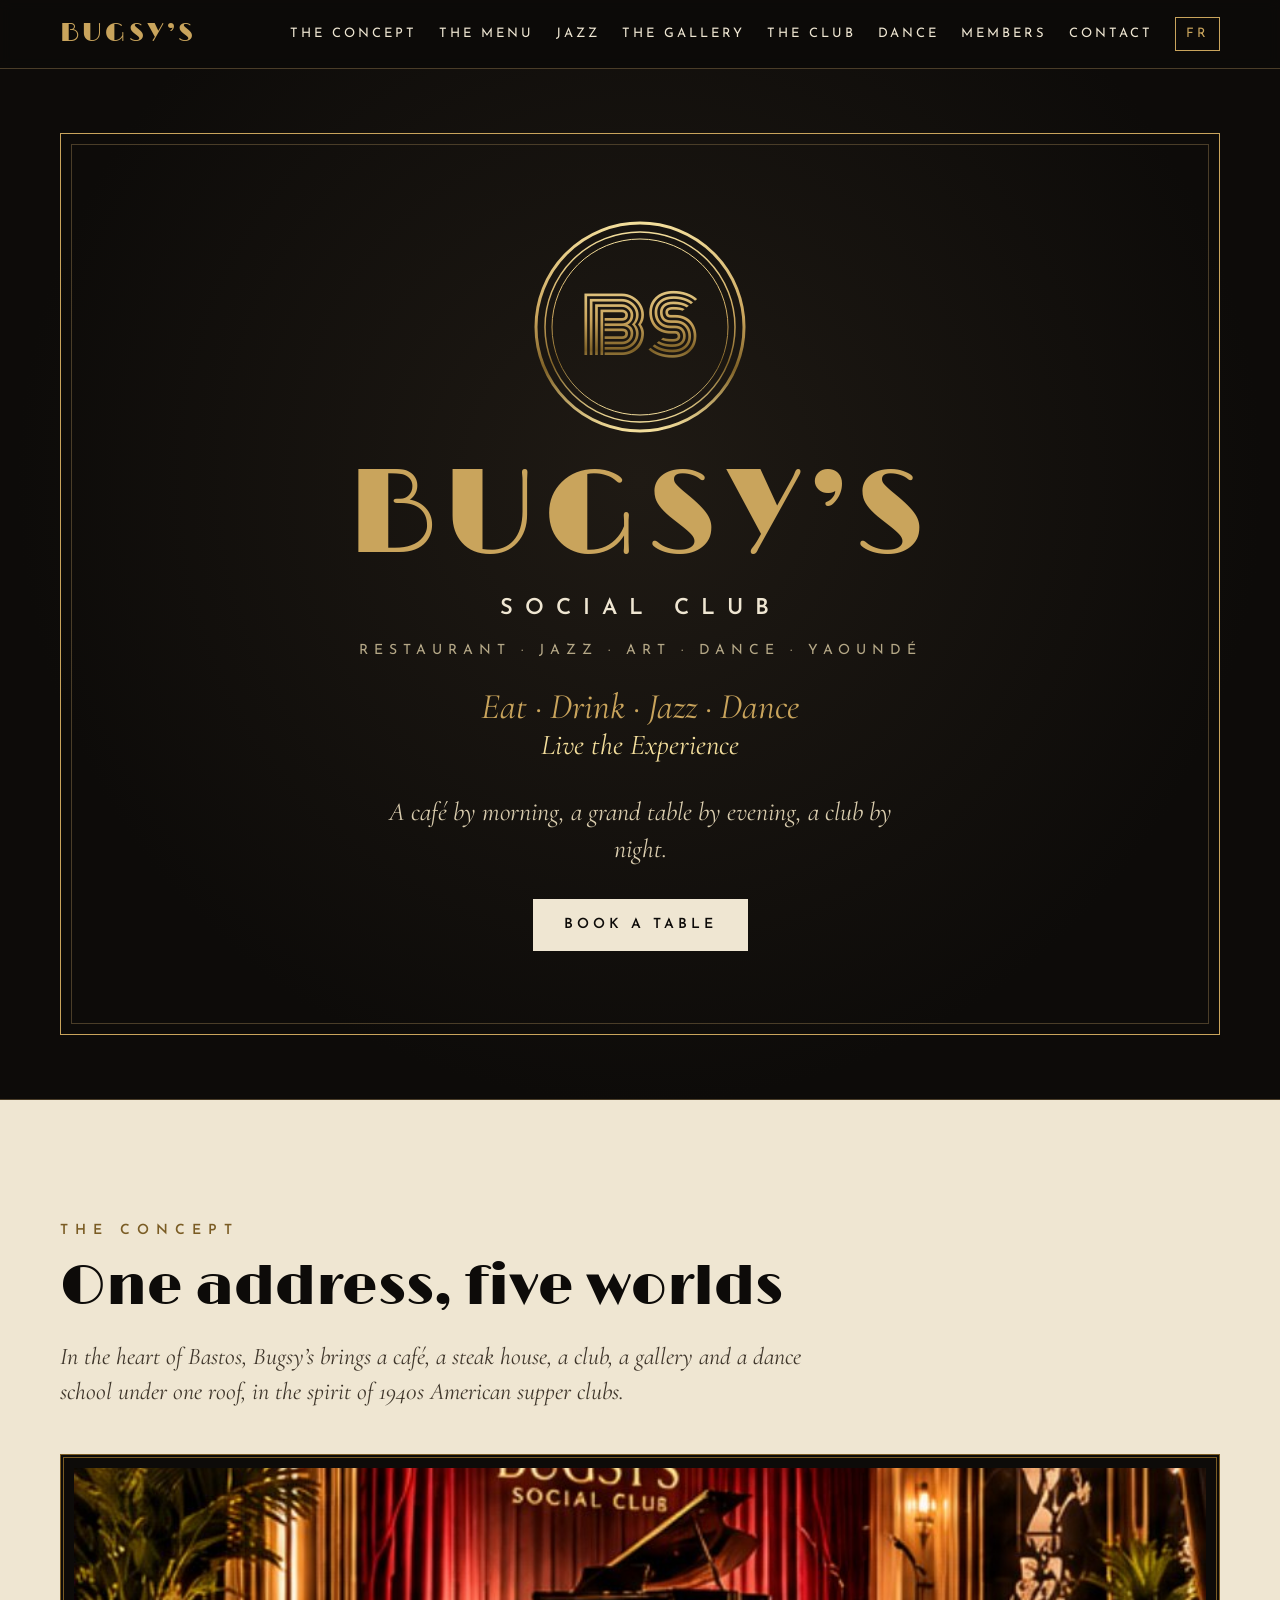
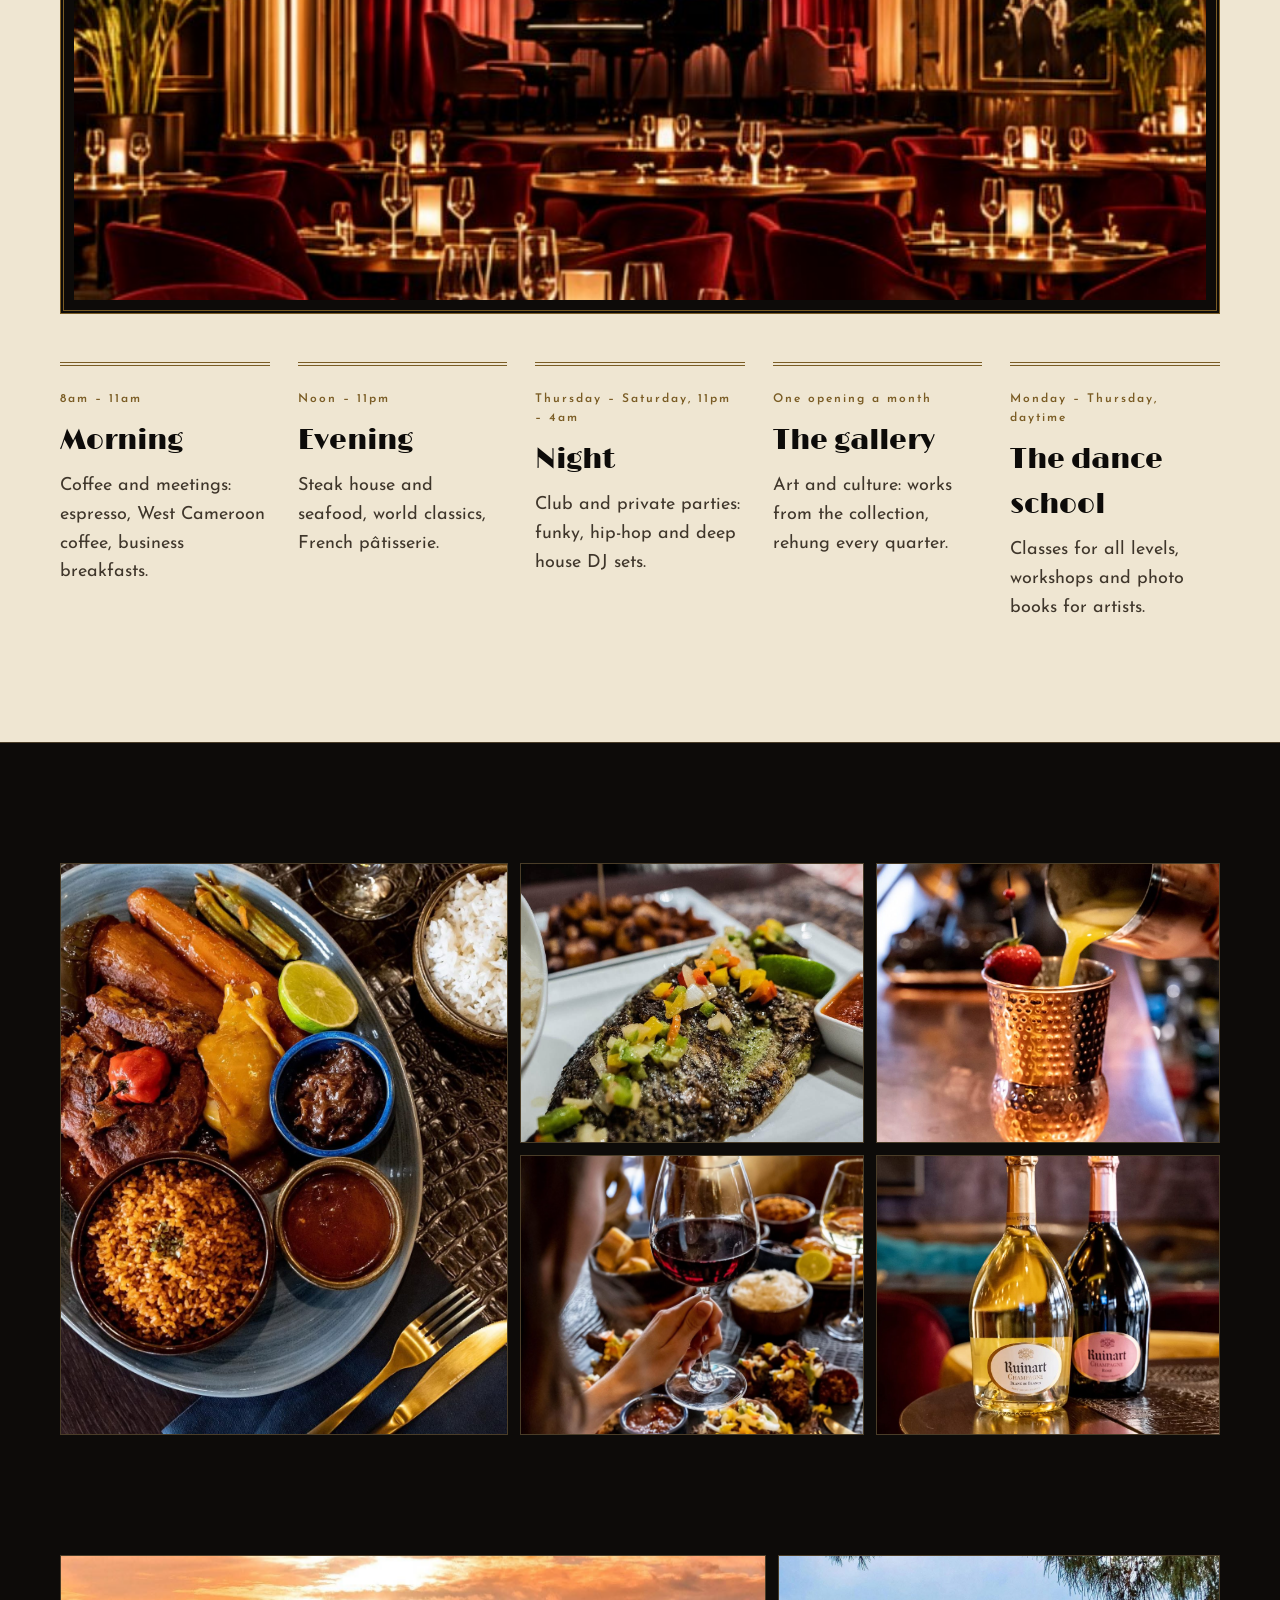
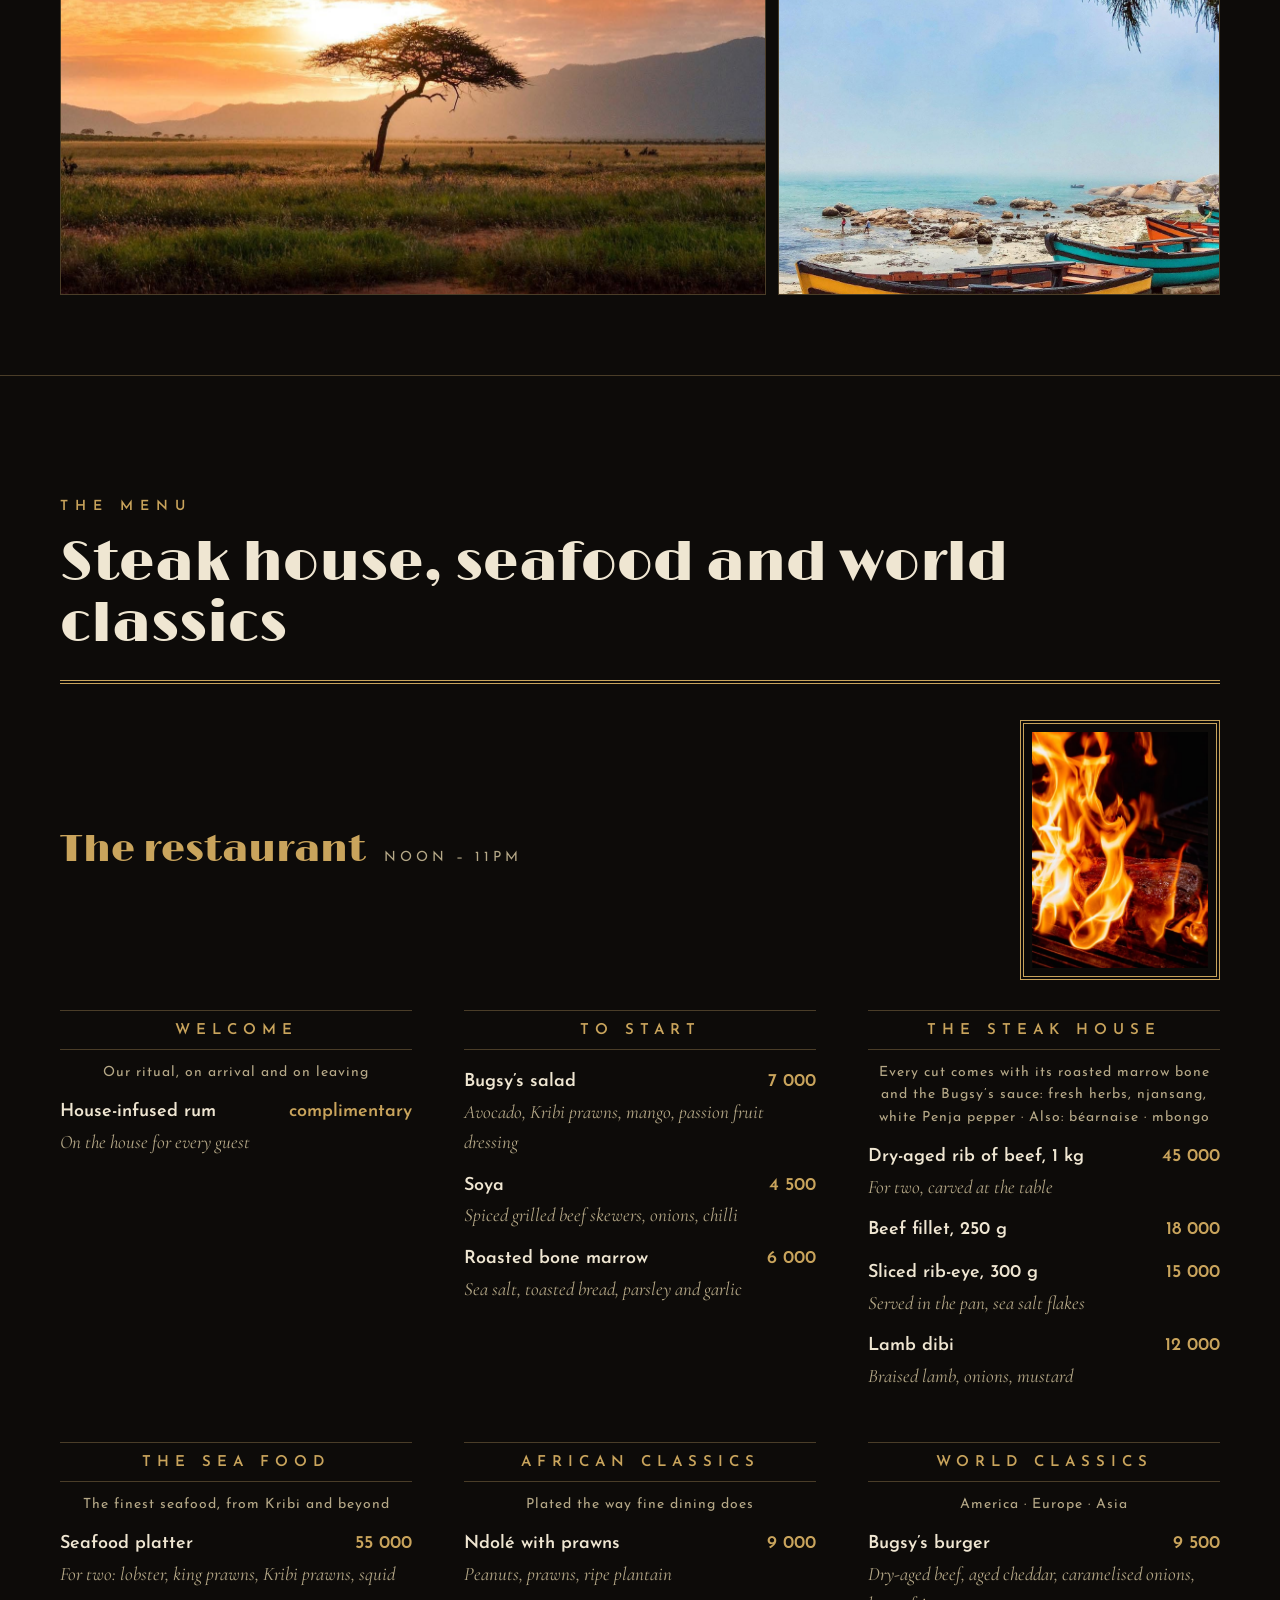
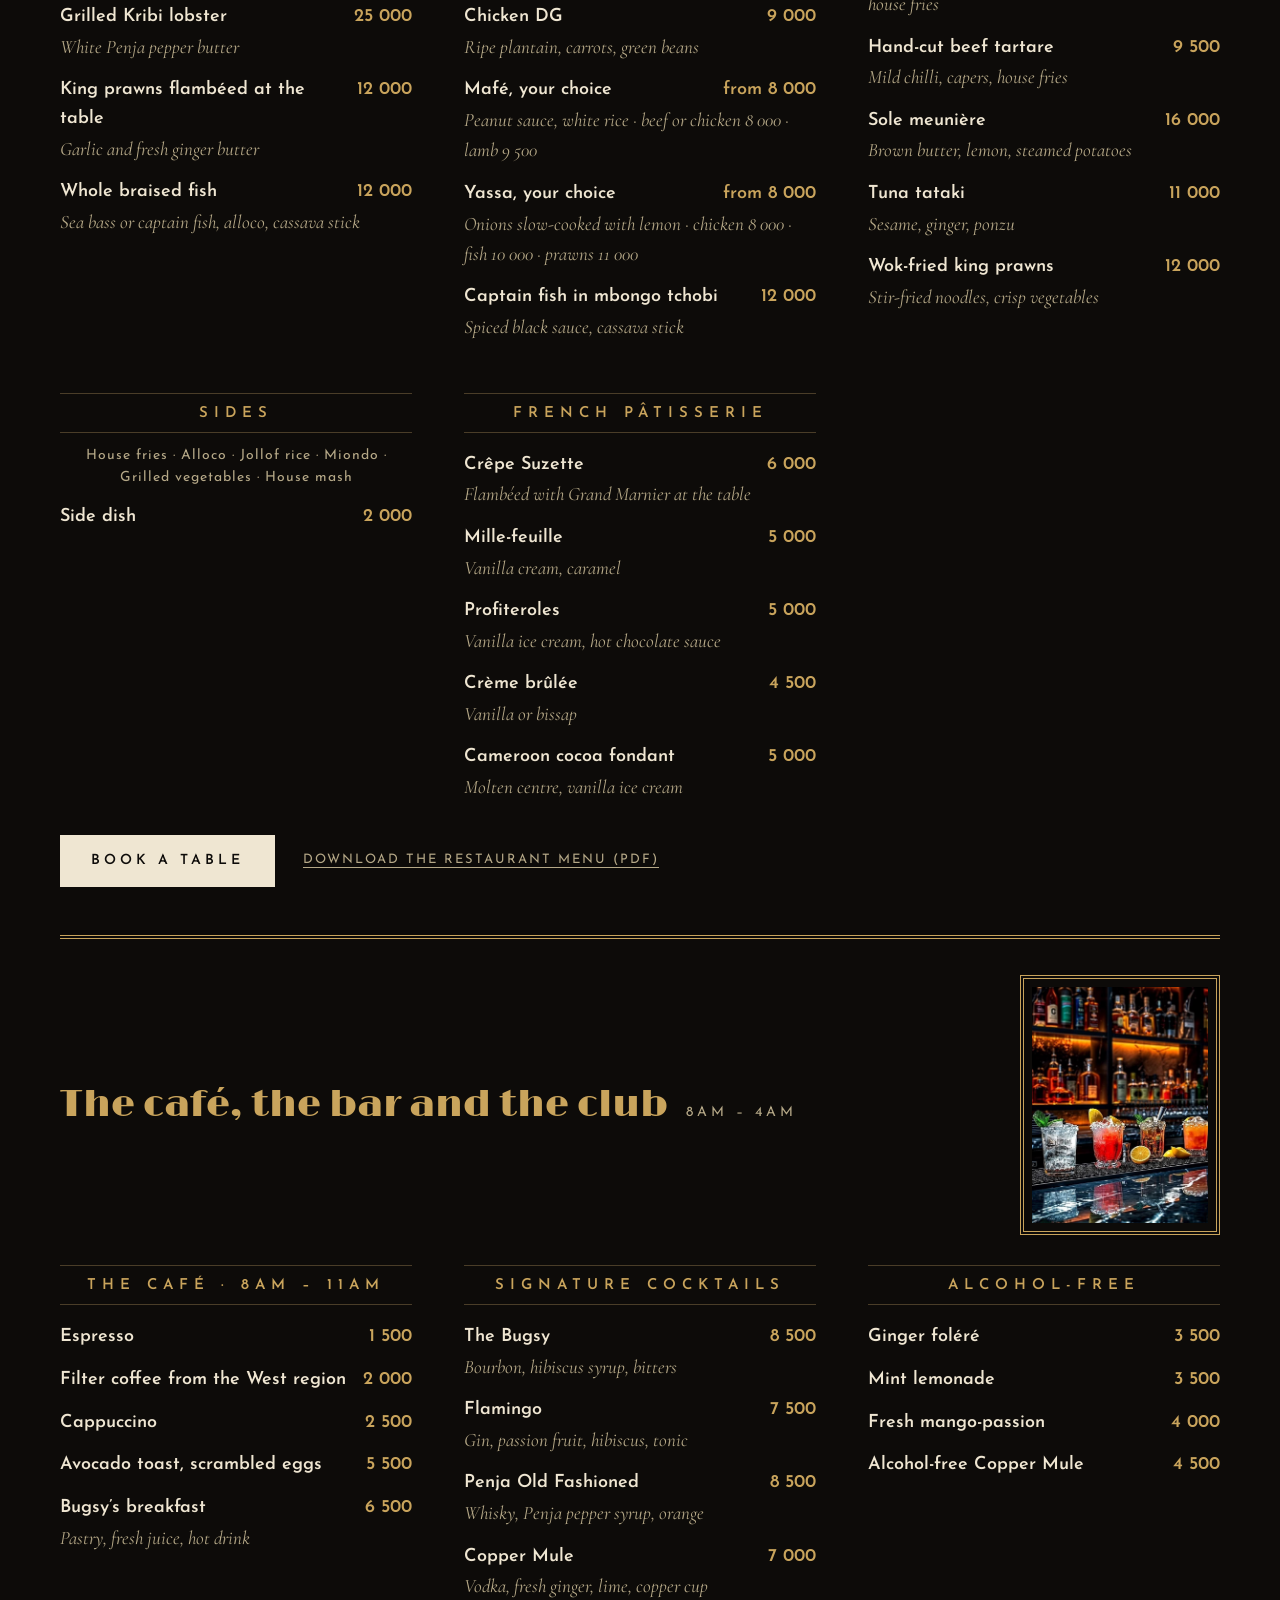
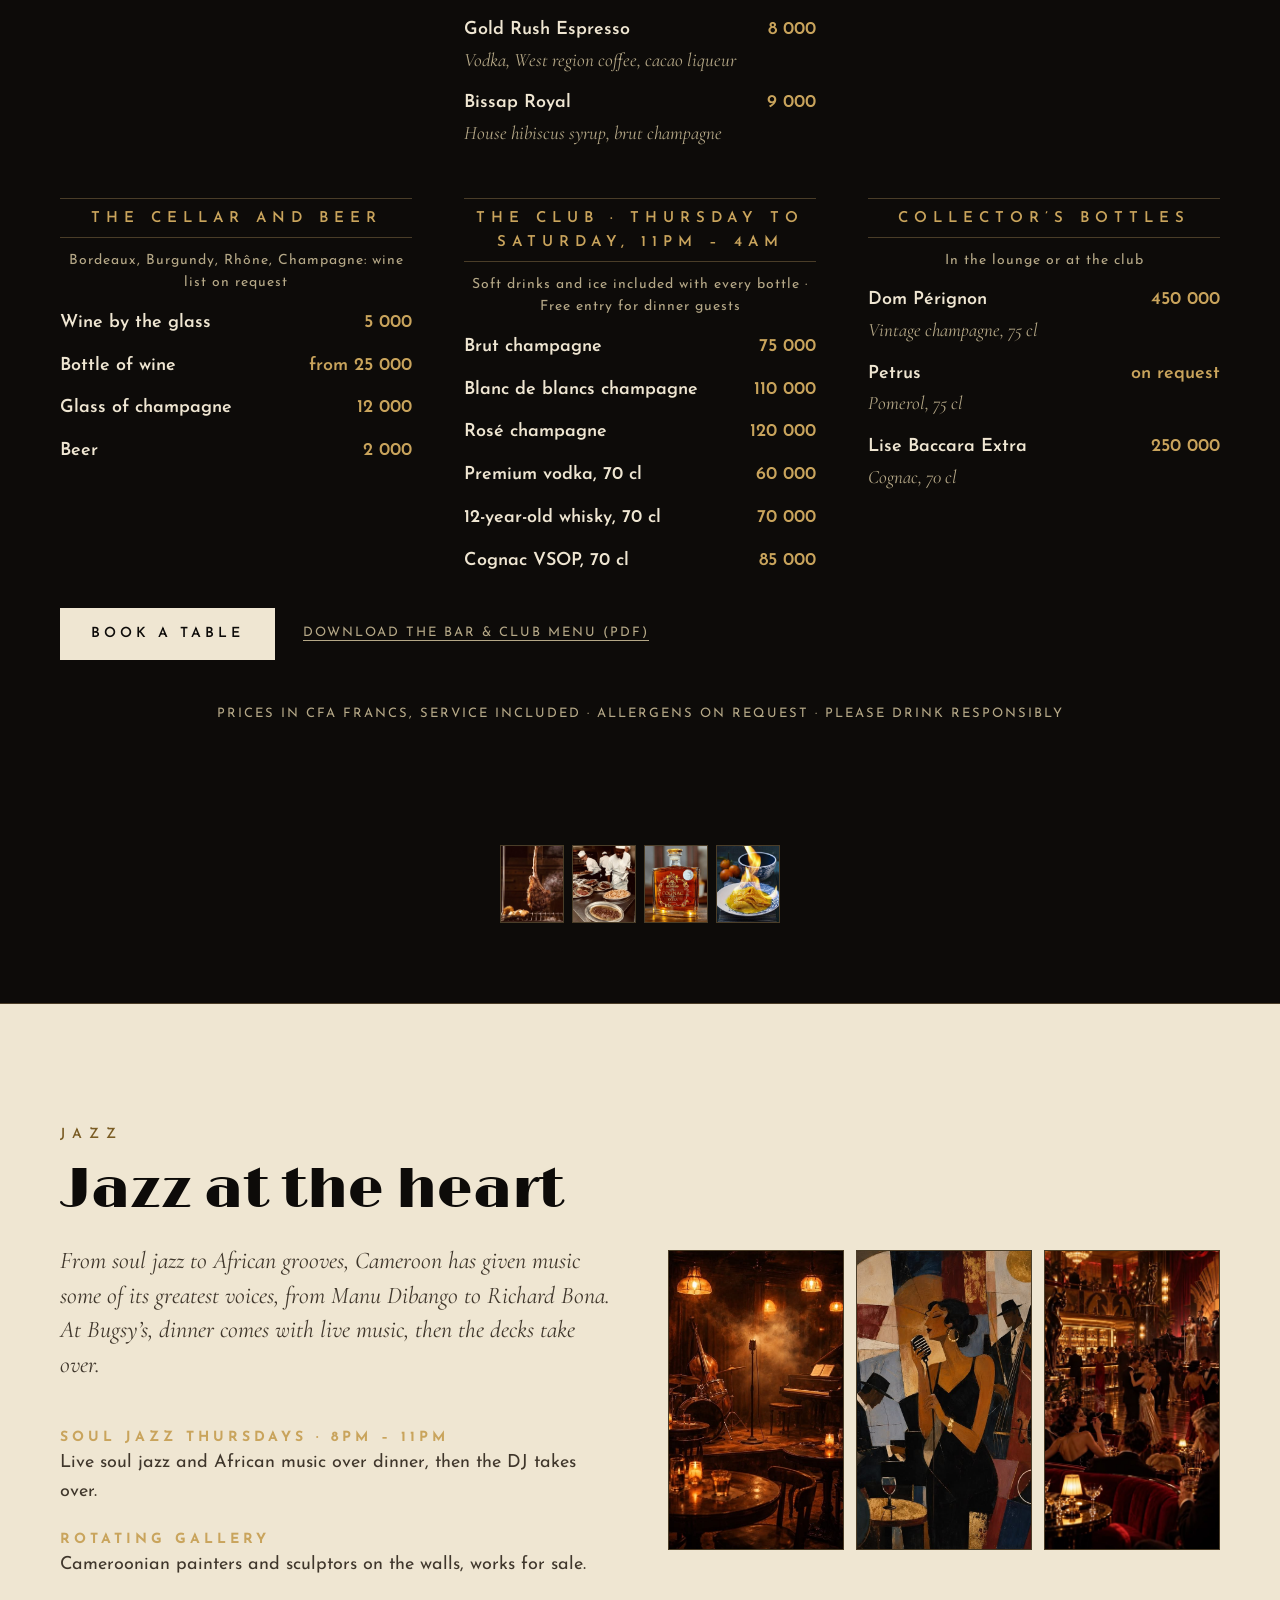
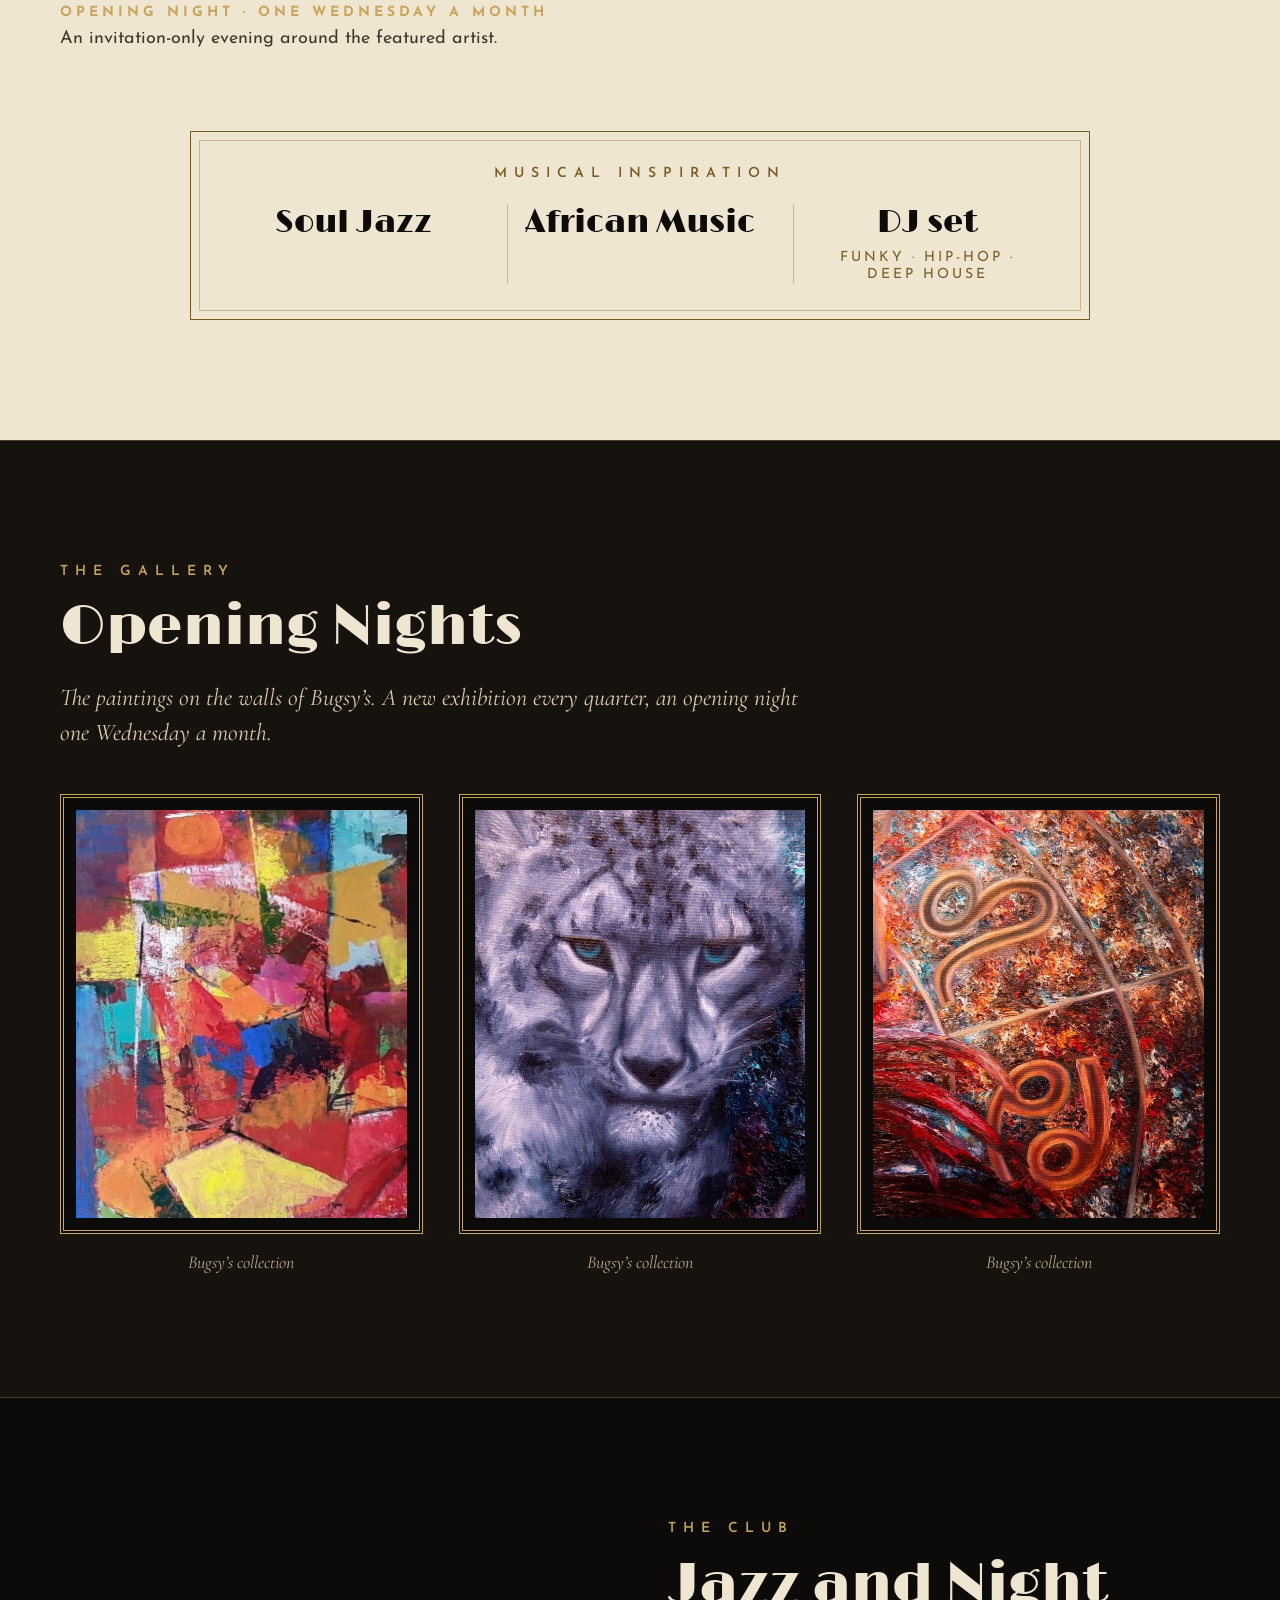
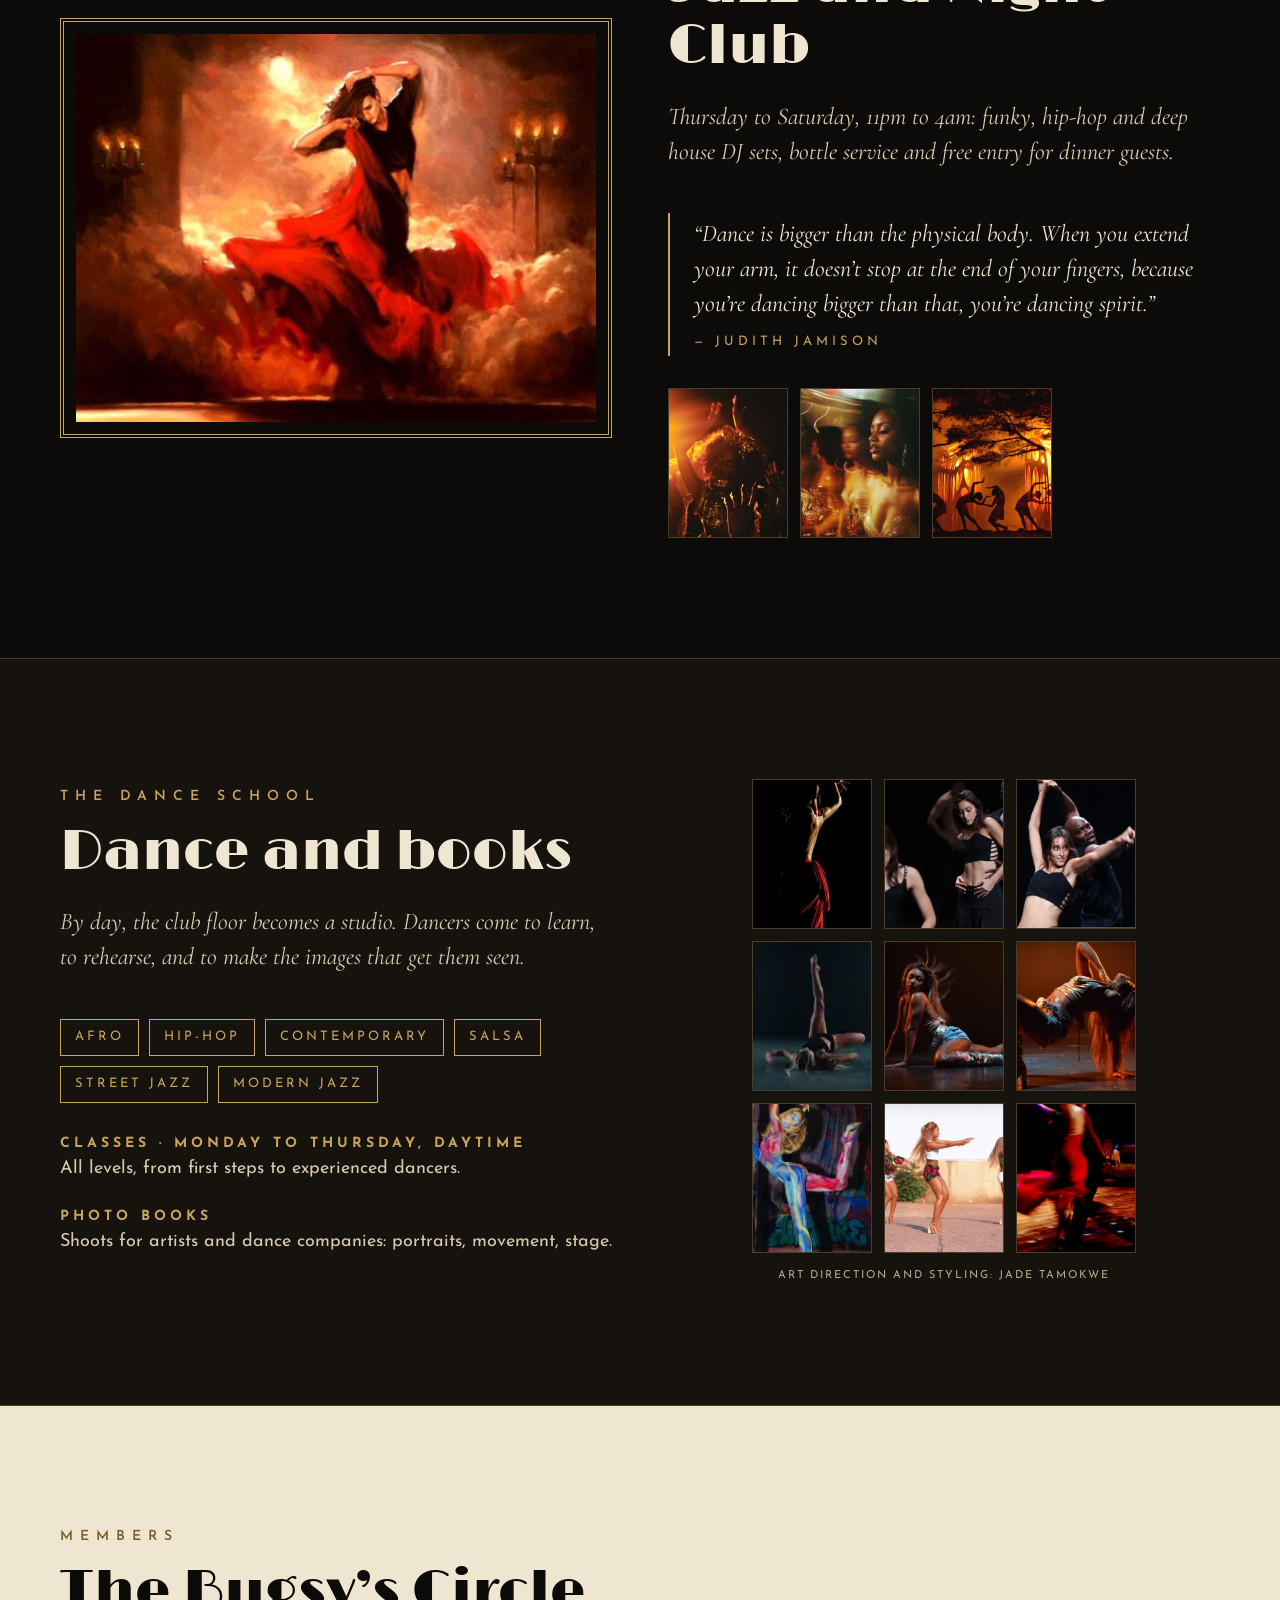
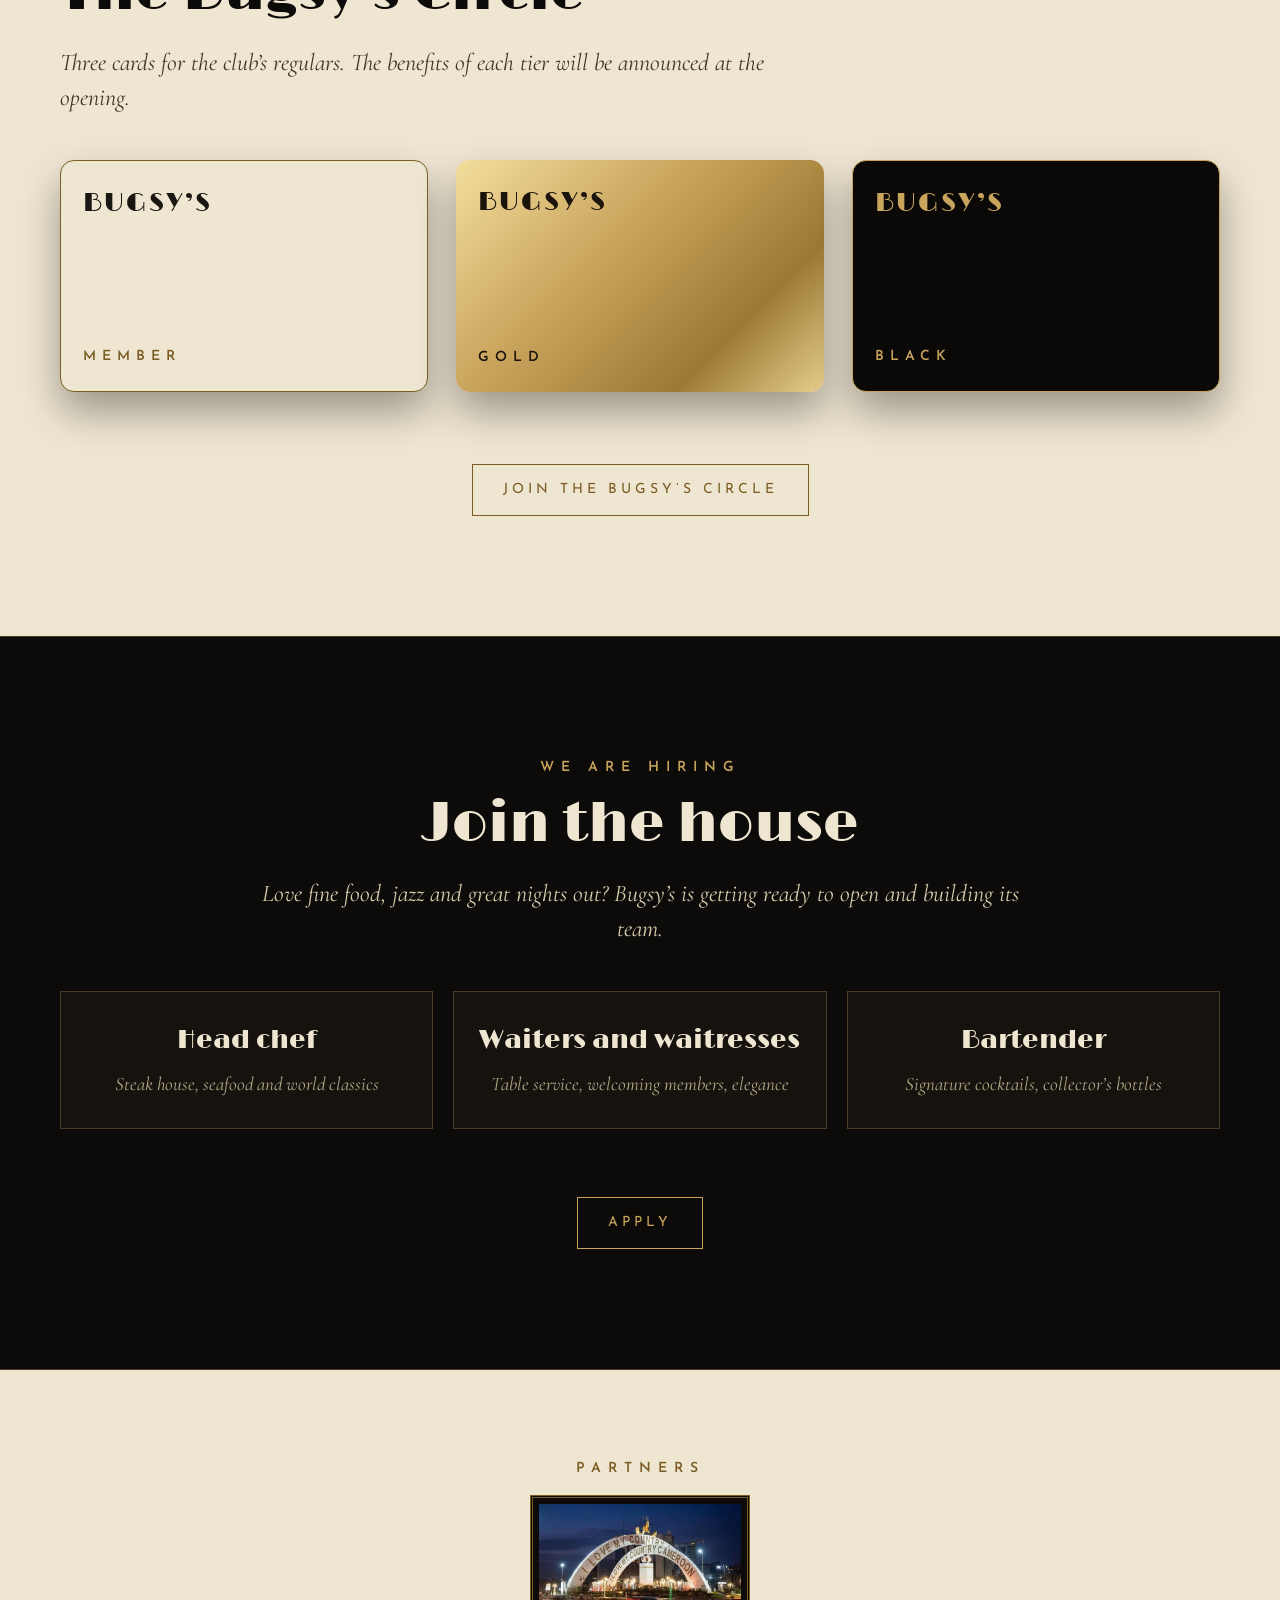
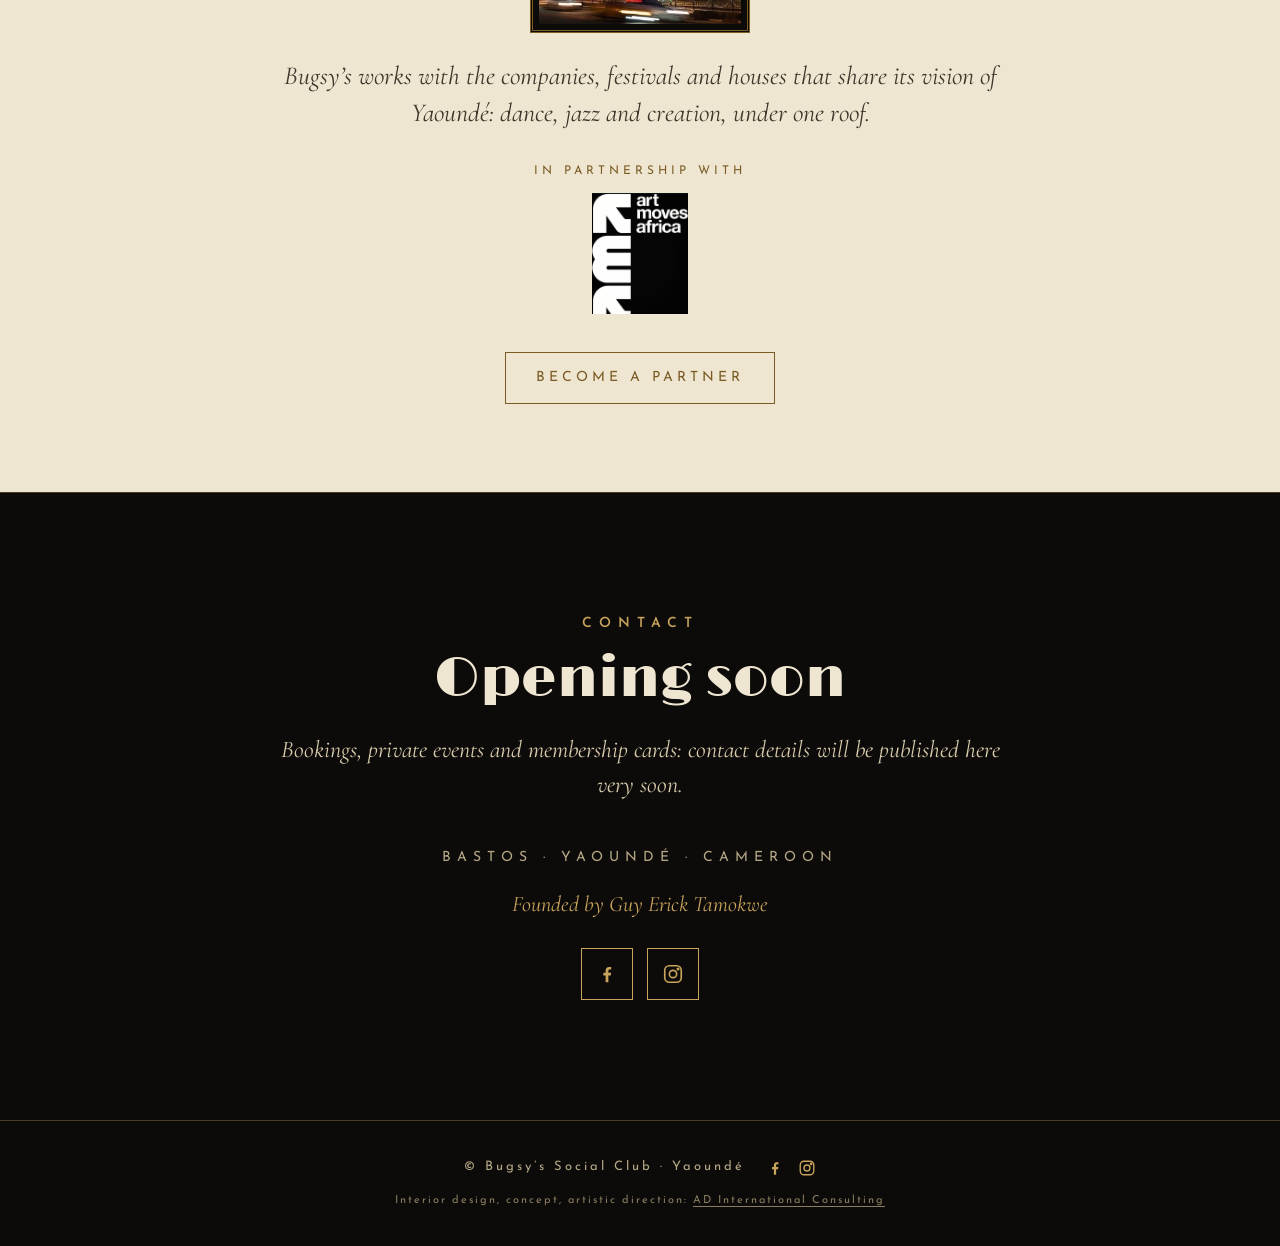
==== commit b34aa1bb: "Partenaires : Art Moves Africa" ====
--- a/en/index.html
+++ b/en/index.html
@@ -169,6 +169,7 @@
   <p class="eyebrow">Partners</p>
   <img class="partenaires-photo" src="../assets/img/yaounde-arche.jpg" alt="The “I Love My Country Cameroon” arch in Yaoundé at night" loading="lazy">
   <p class="partenaires-texte">Bugsy’s works with the companies, festivals and houses that share its vision of Yaoundé: dance, jazz and creation, under one roof.</p>
+  <div class="logos-partenaires"><p>In partnership with</p><a href="https://artmovesafrica.org/" target="_blank" rel="noopener"><img src="../assets/img/logo-art-moves-africa.jpg" alt="Art Moves Africa" loading="lazy"></a></div>
   <a class="btn" href="#contact" data-objet="Partnership">Become a partner</a>
 </div></section>
 
--- a/assets/style.css
+++ b/assets/style.css
@@ -303,3 +303,6 @@
 .credit-photos { margin: 0; max-width: 384px; font-size: 11px; letter-spacing: 2px; text-transform: uppercase; color: var(--discret); text-align: center; }
 .footer-credit { margin: 14px 0 0; font-size: 11px; letter-spacing: 2px; color: #8a7d62; }
 .footer-credit a { color: inherit; text-decoration: underline; text-underline-offset: 3px; } .footer-credit a:hover { color: var(--or); }
+.logos-partenaires { margin: 30px auto 6px; display: flex; flex-direction: column; align-items: center; gap: 12px; }
+.logos-partenaires p { margin: 0; font-size: 12px; letter-spacing: 4px; text-transform: uppercase; color: var(--bronze); }
+.logos-partenaires img { width: 96px; height: auto; display: block; }
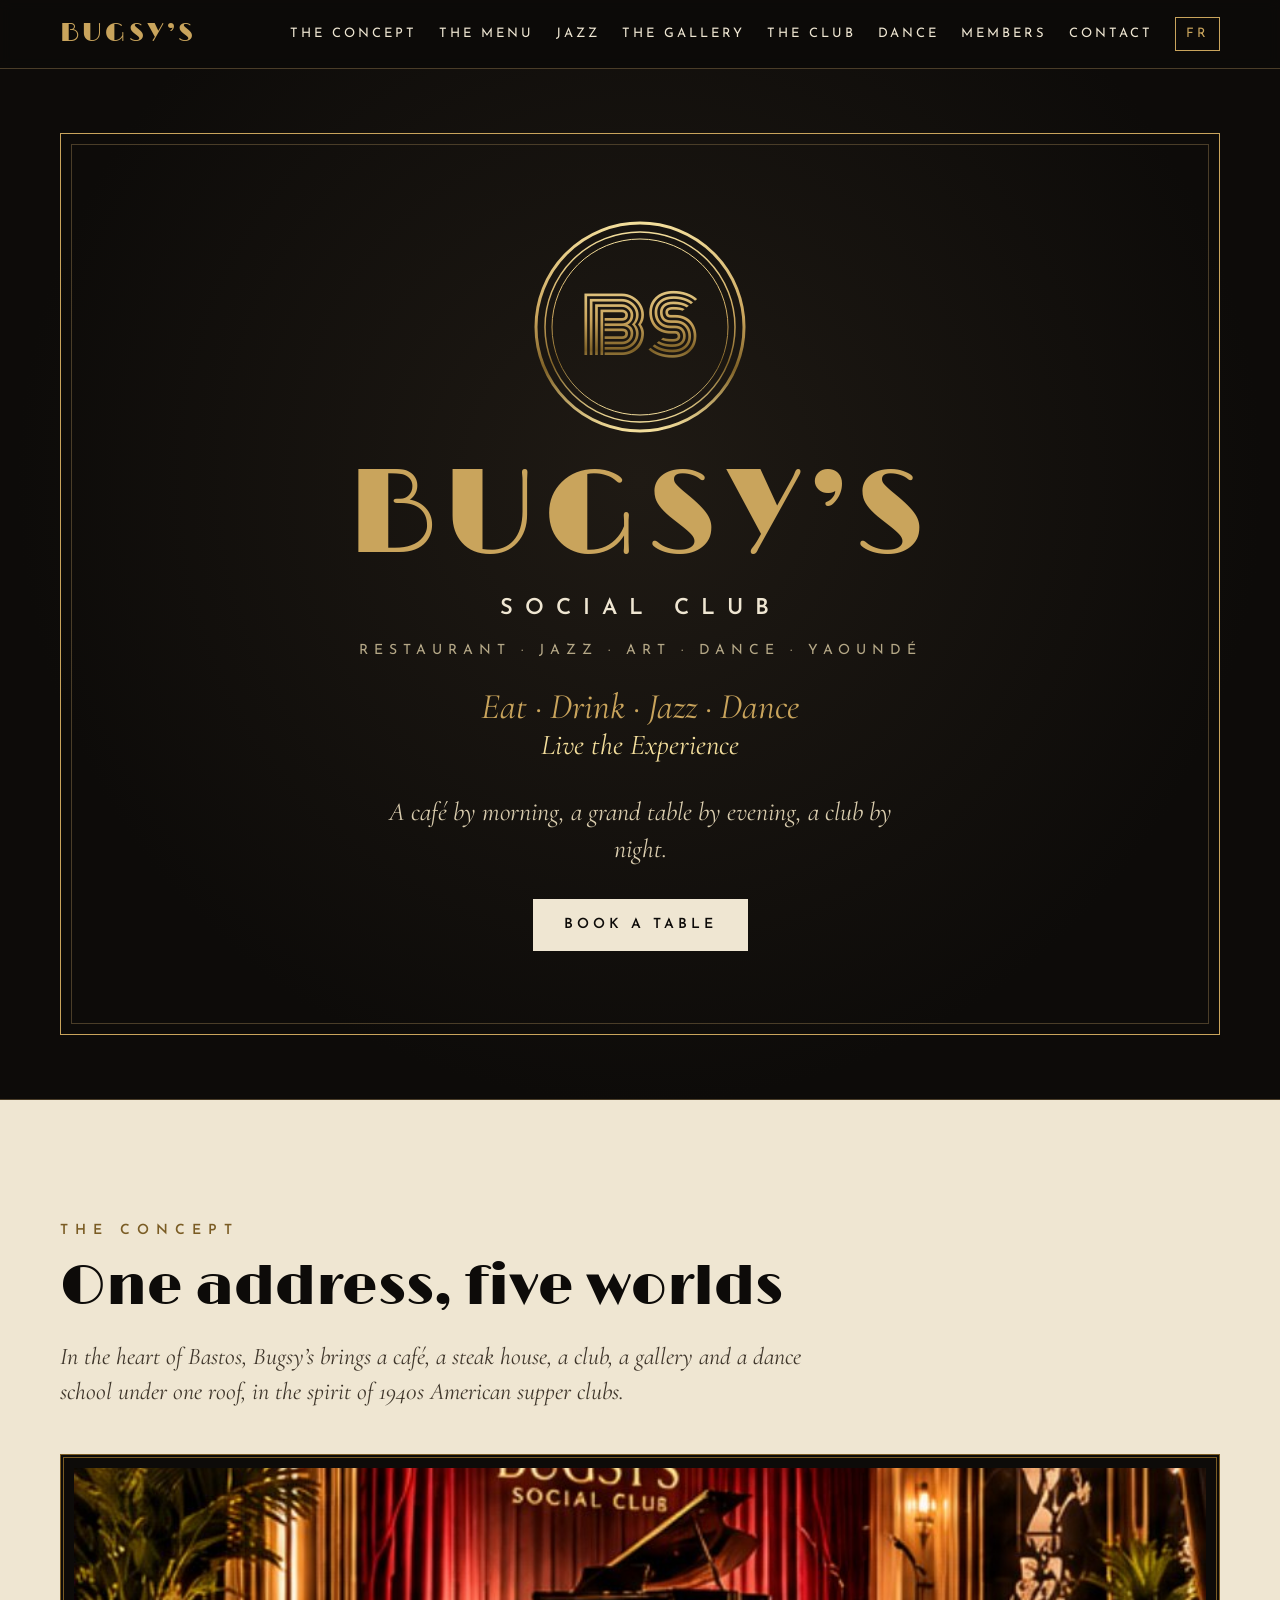
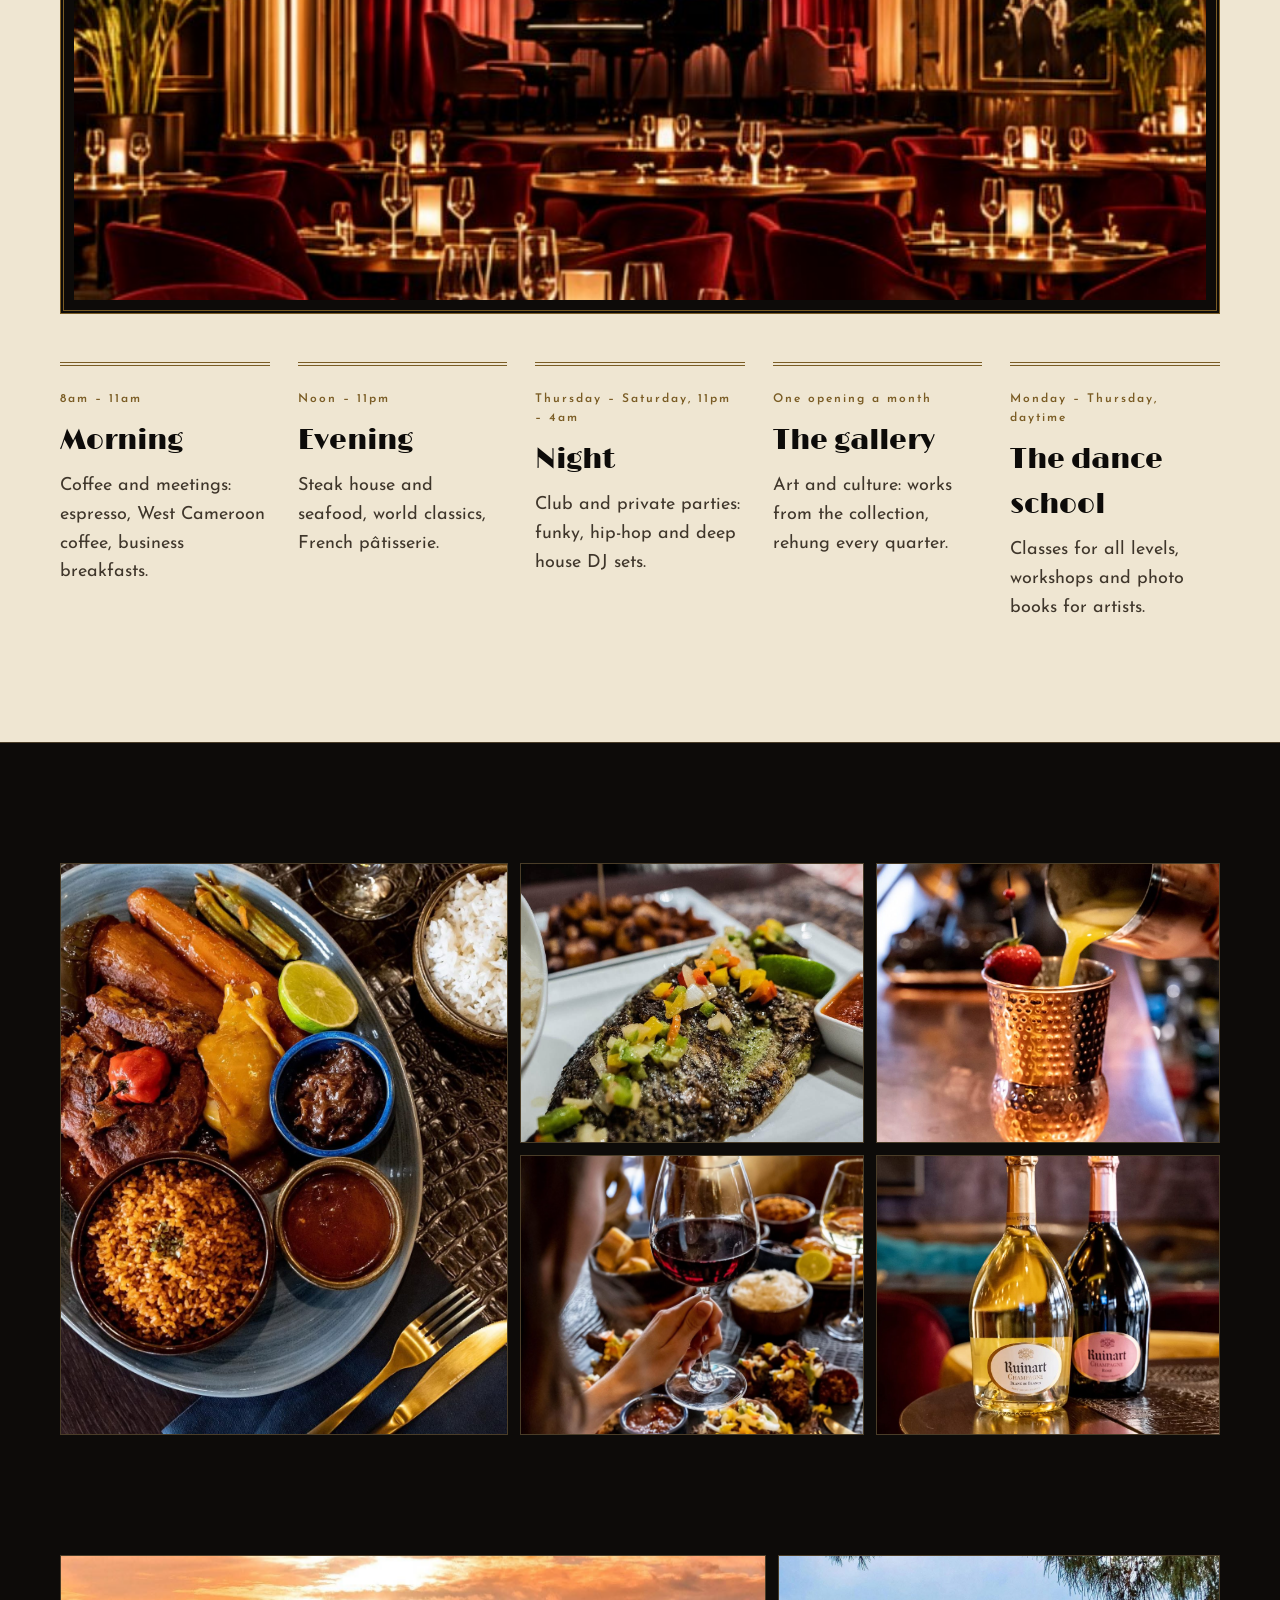
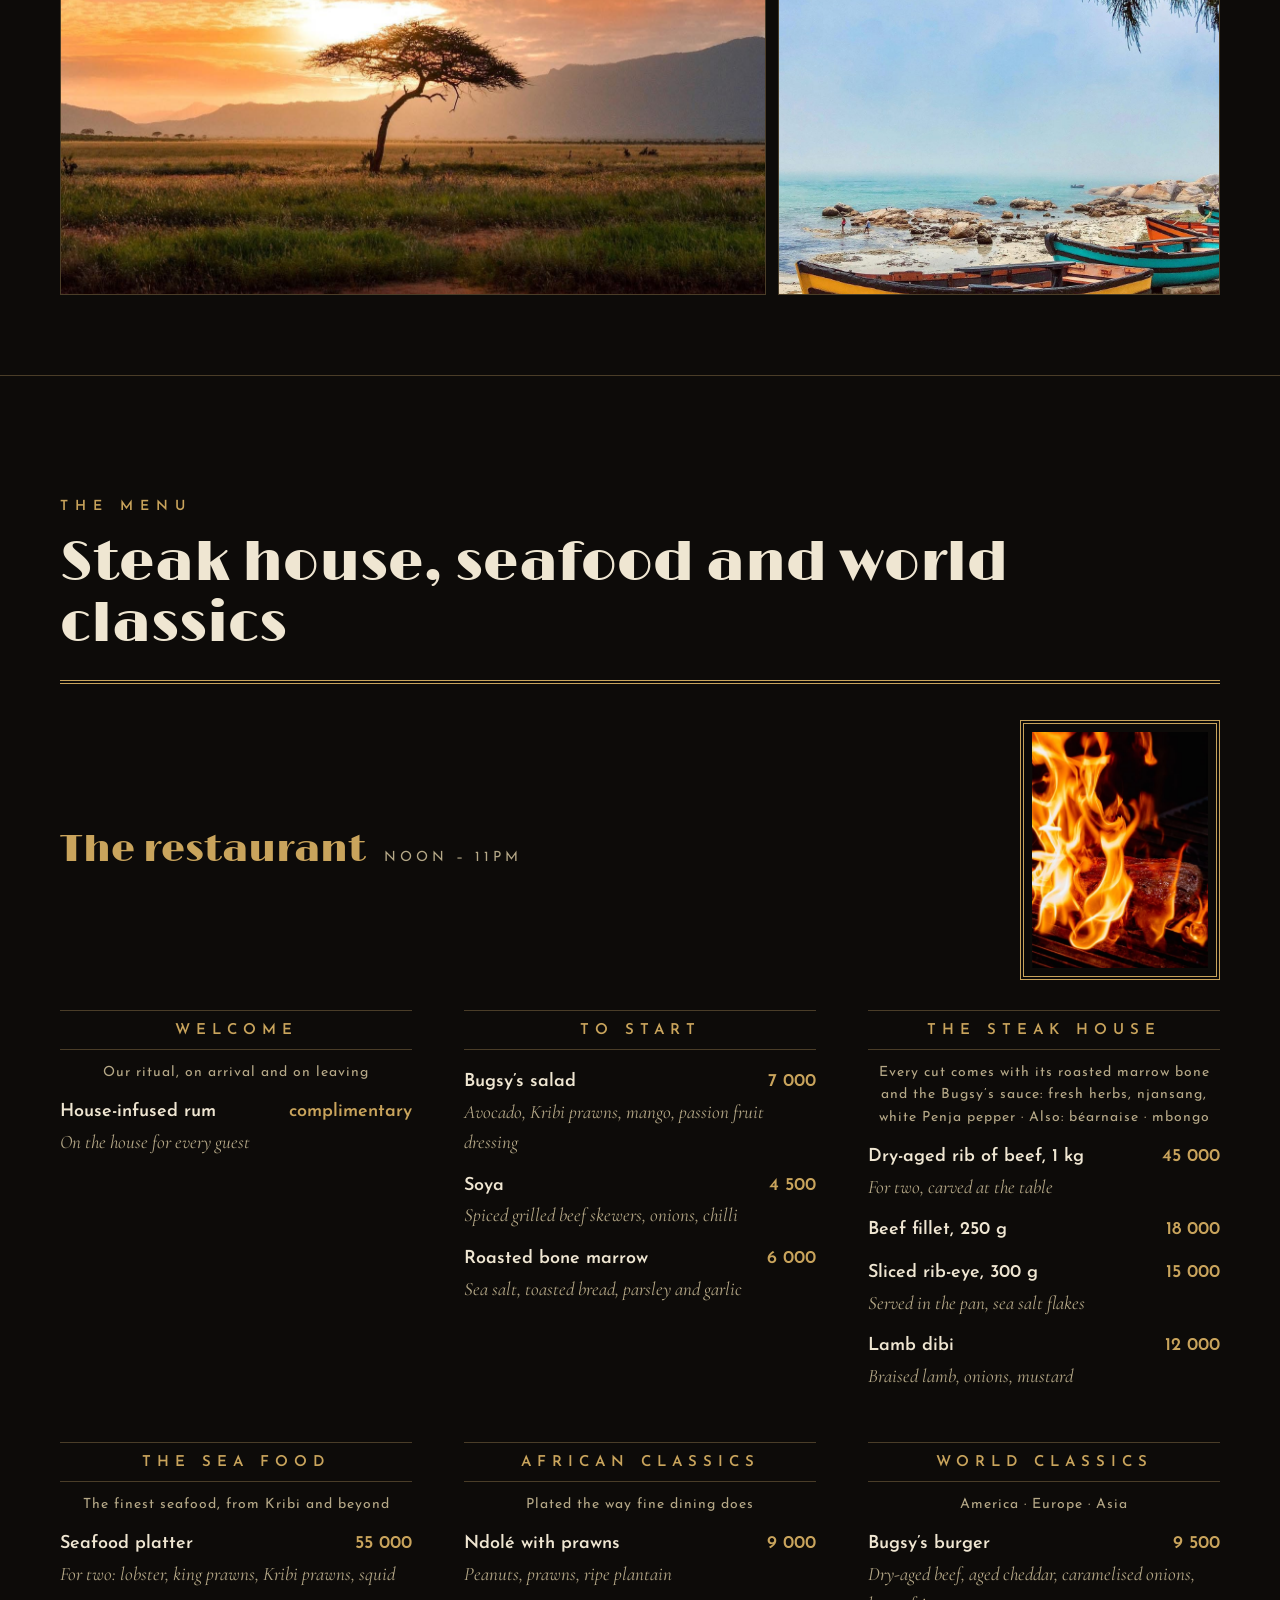
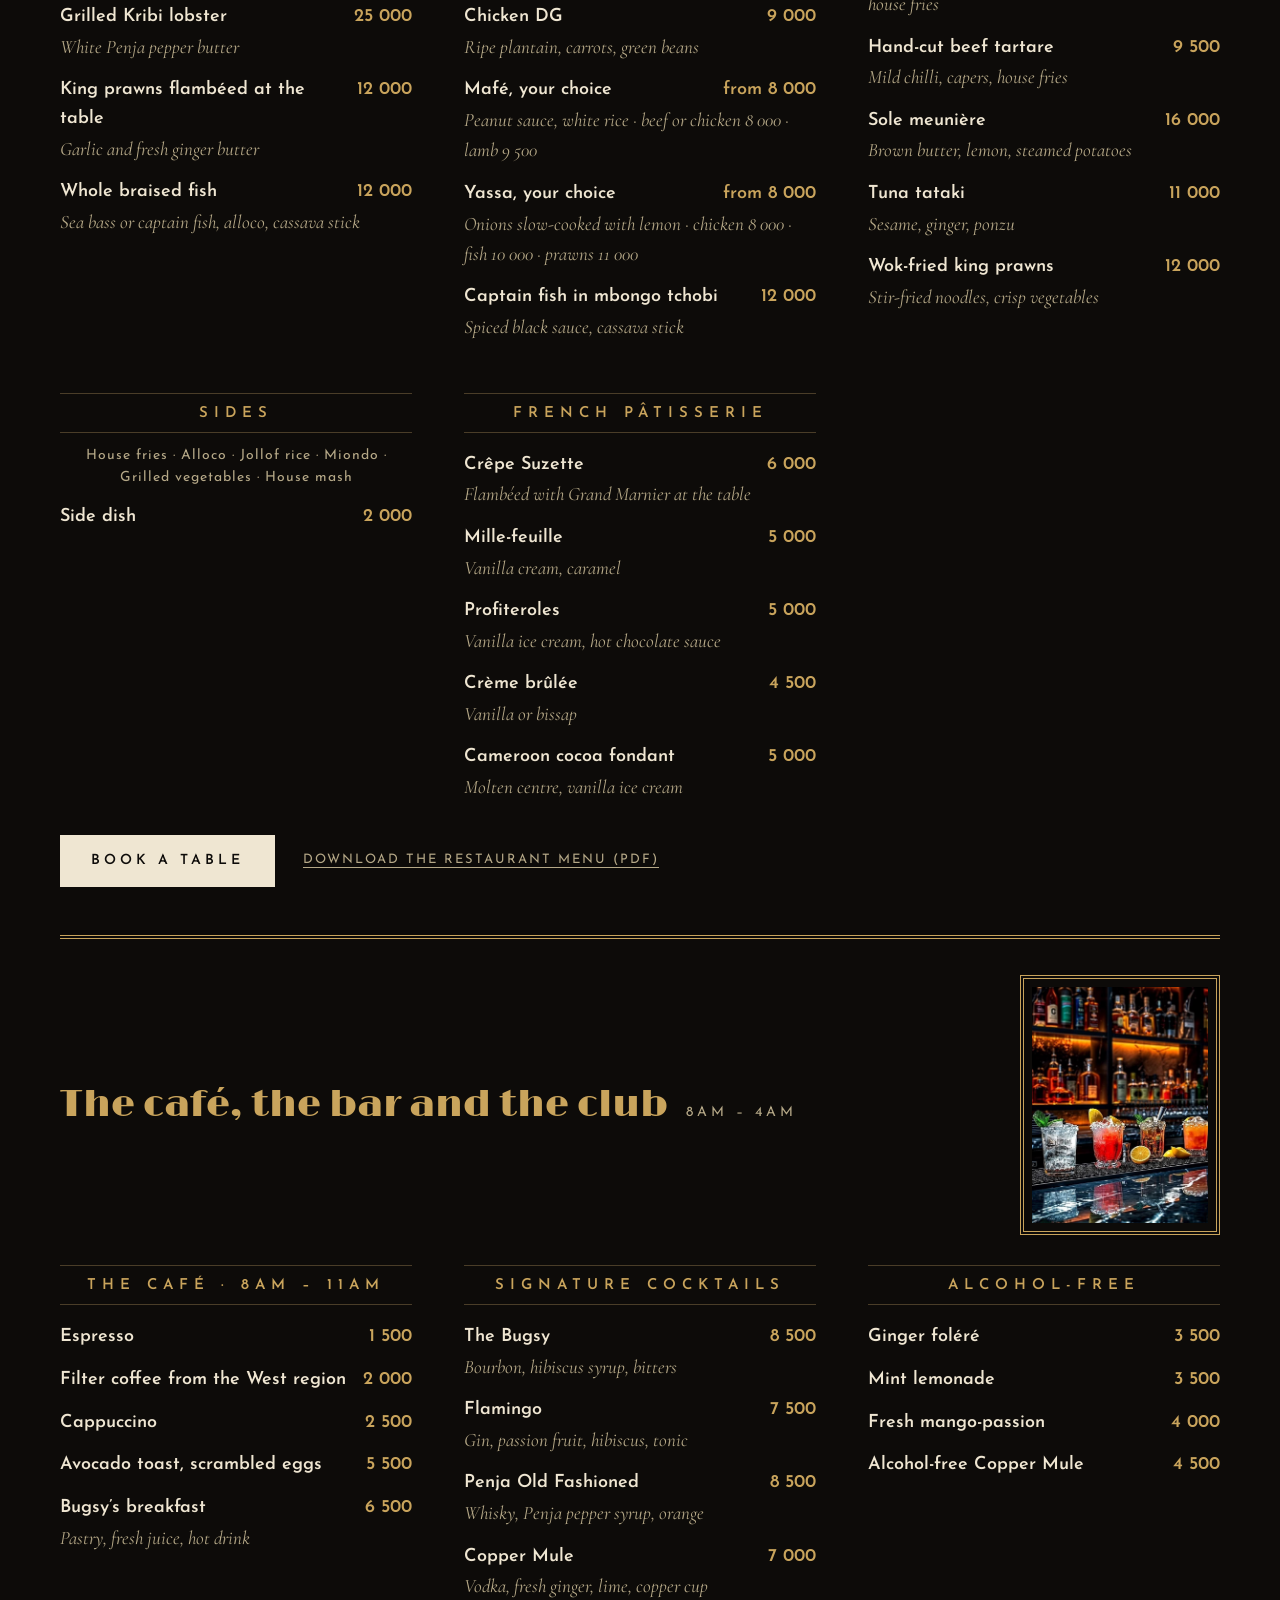
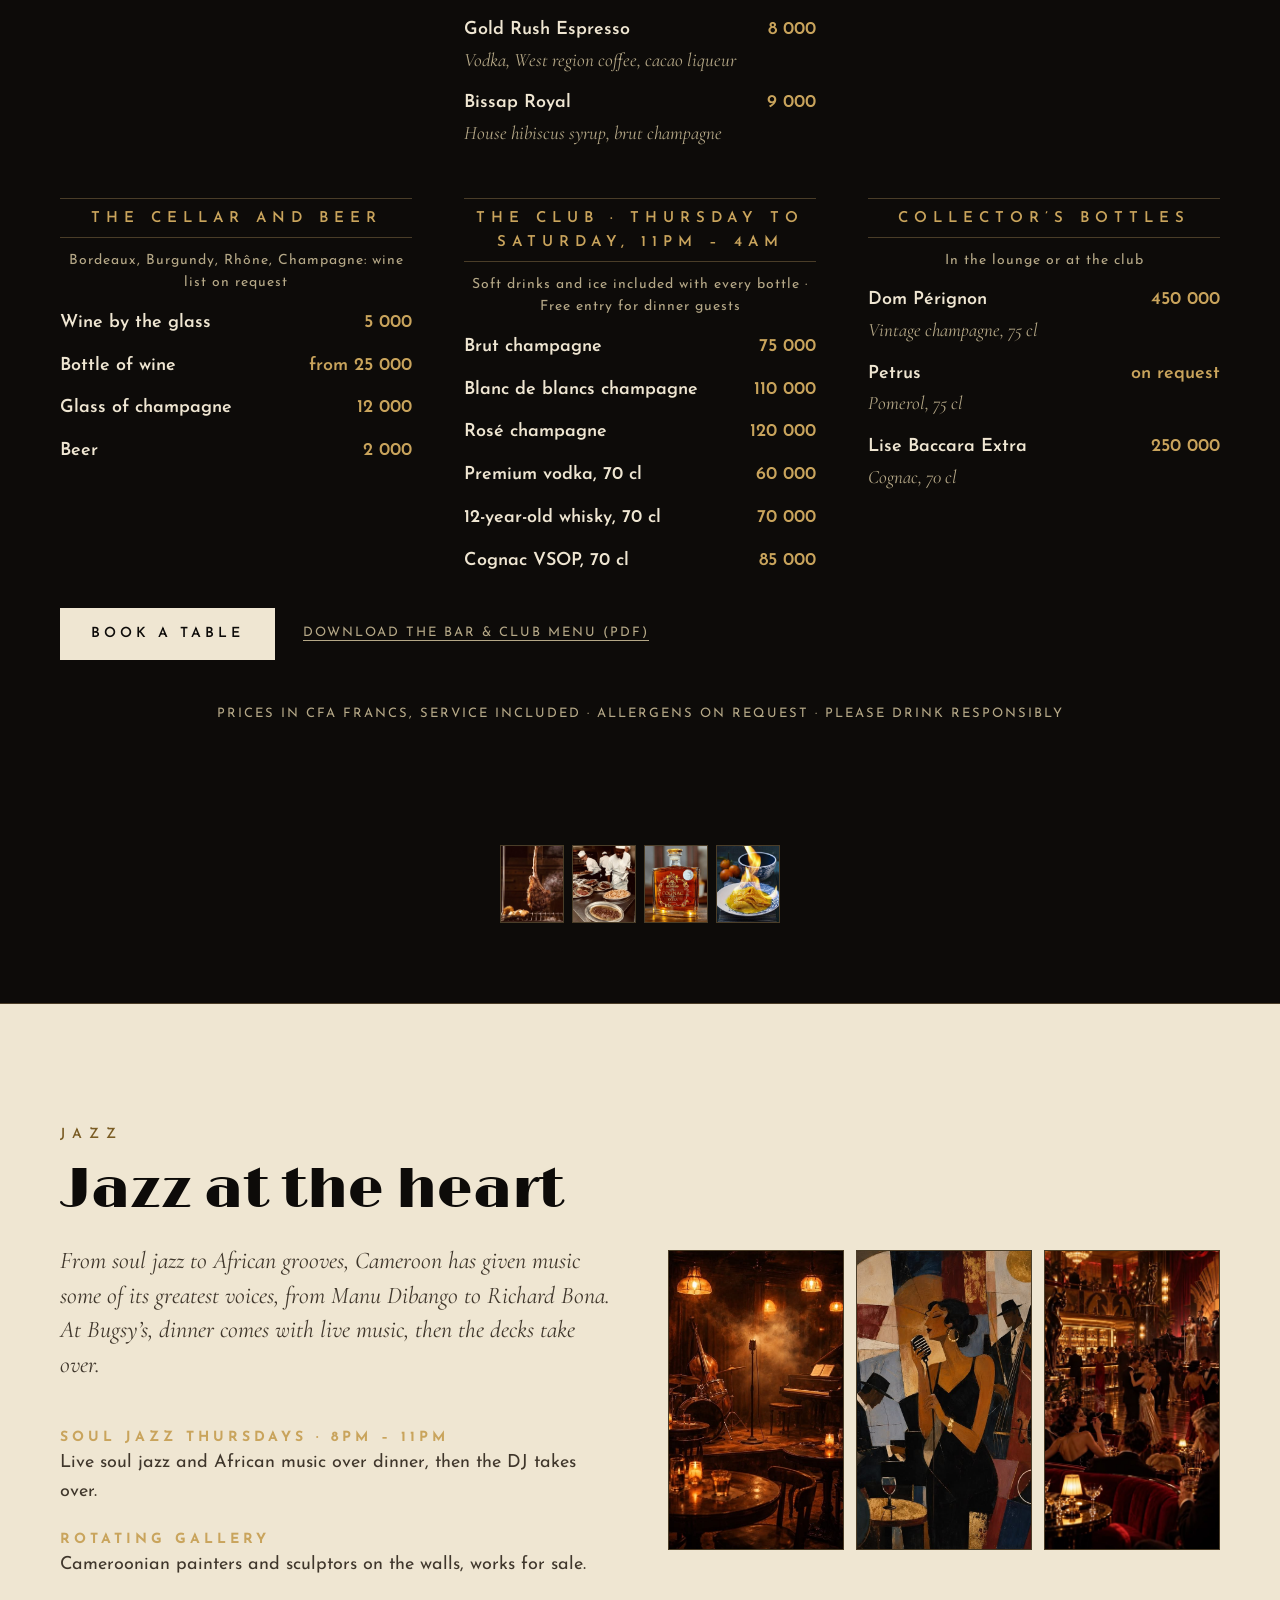
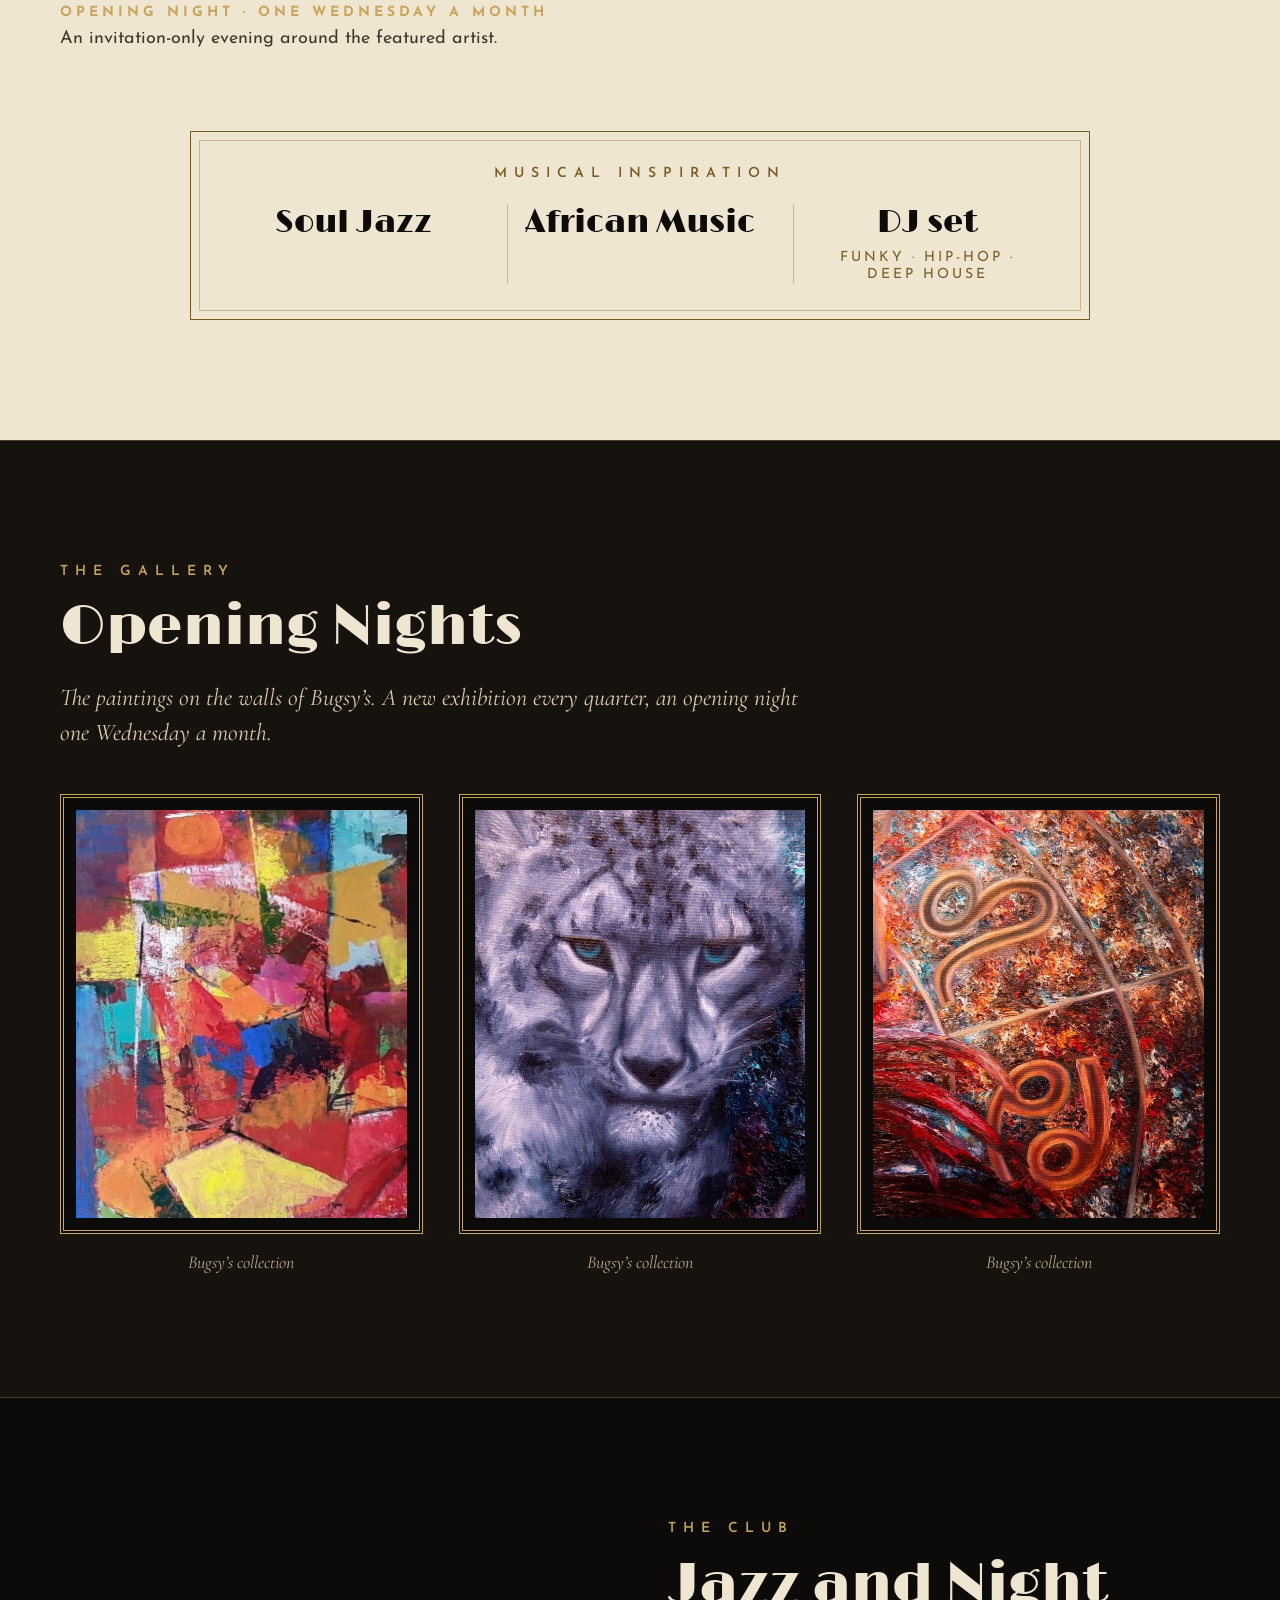
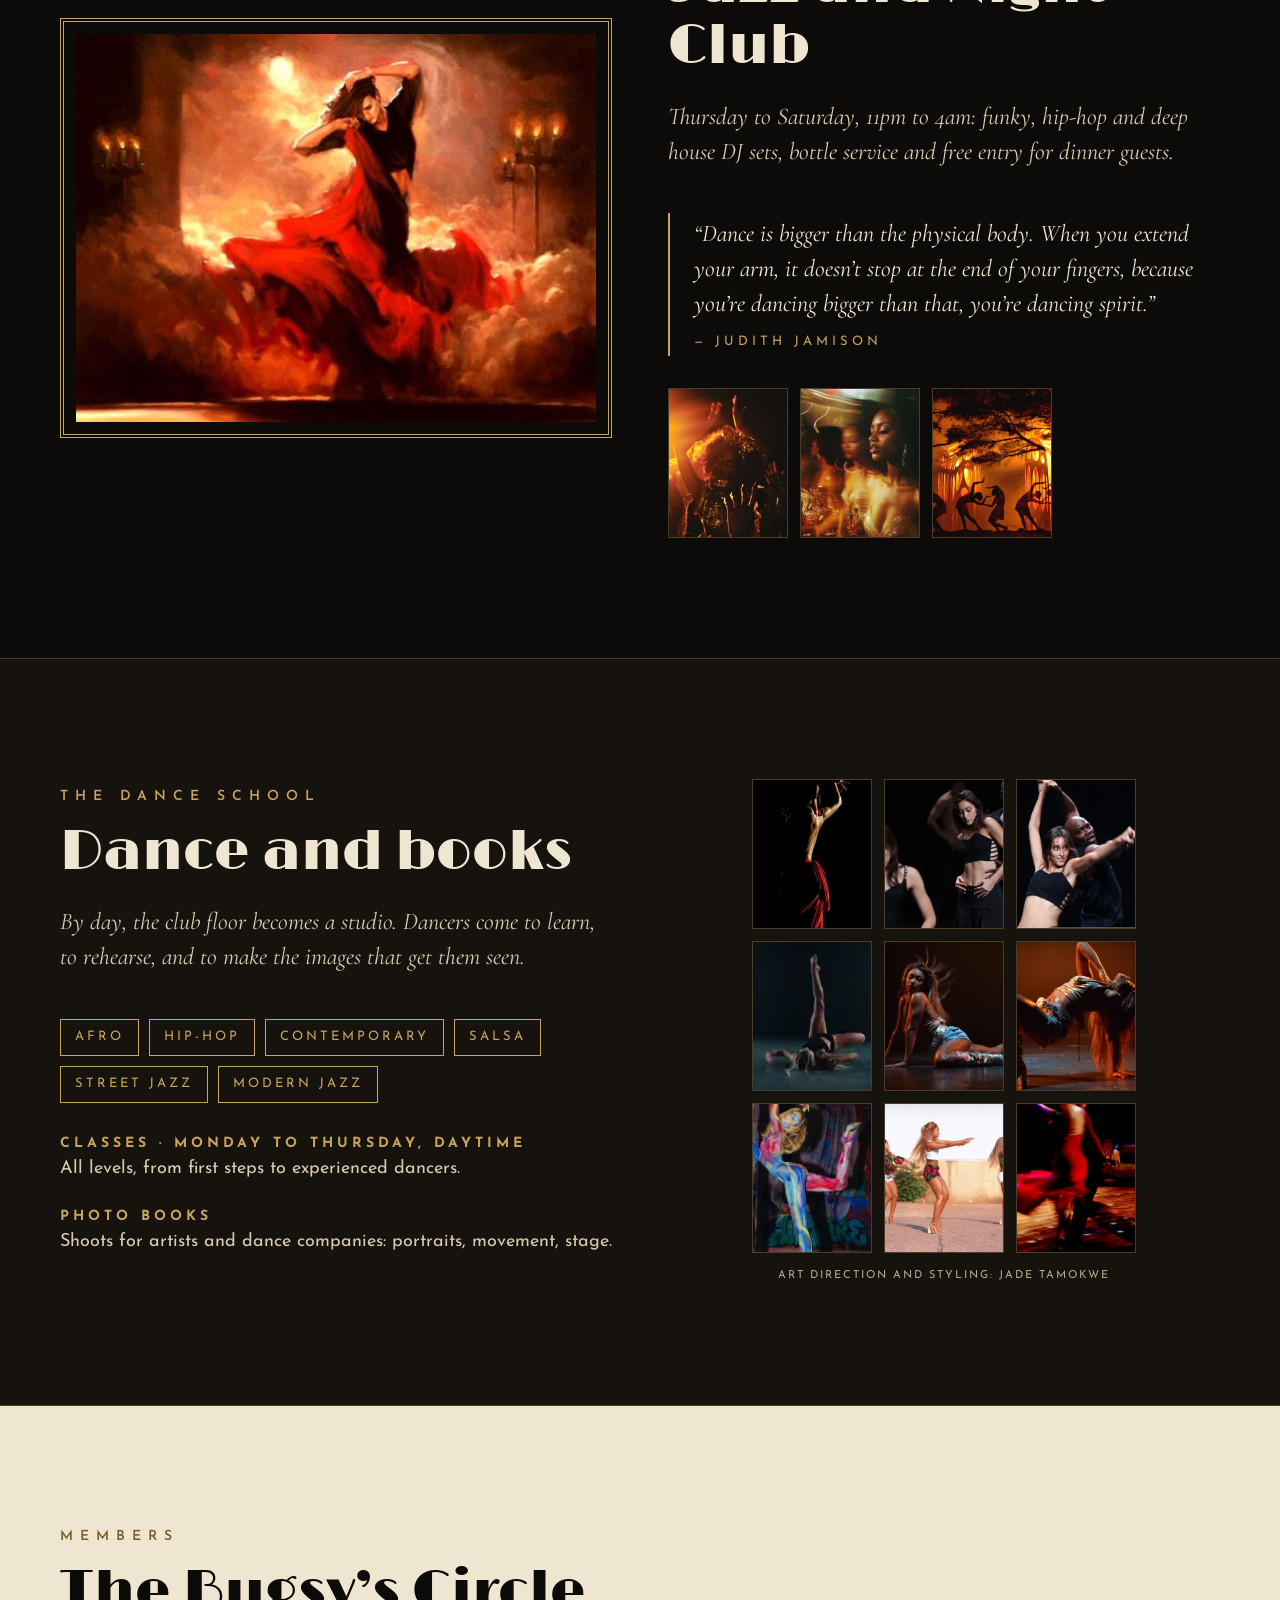
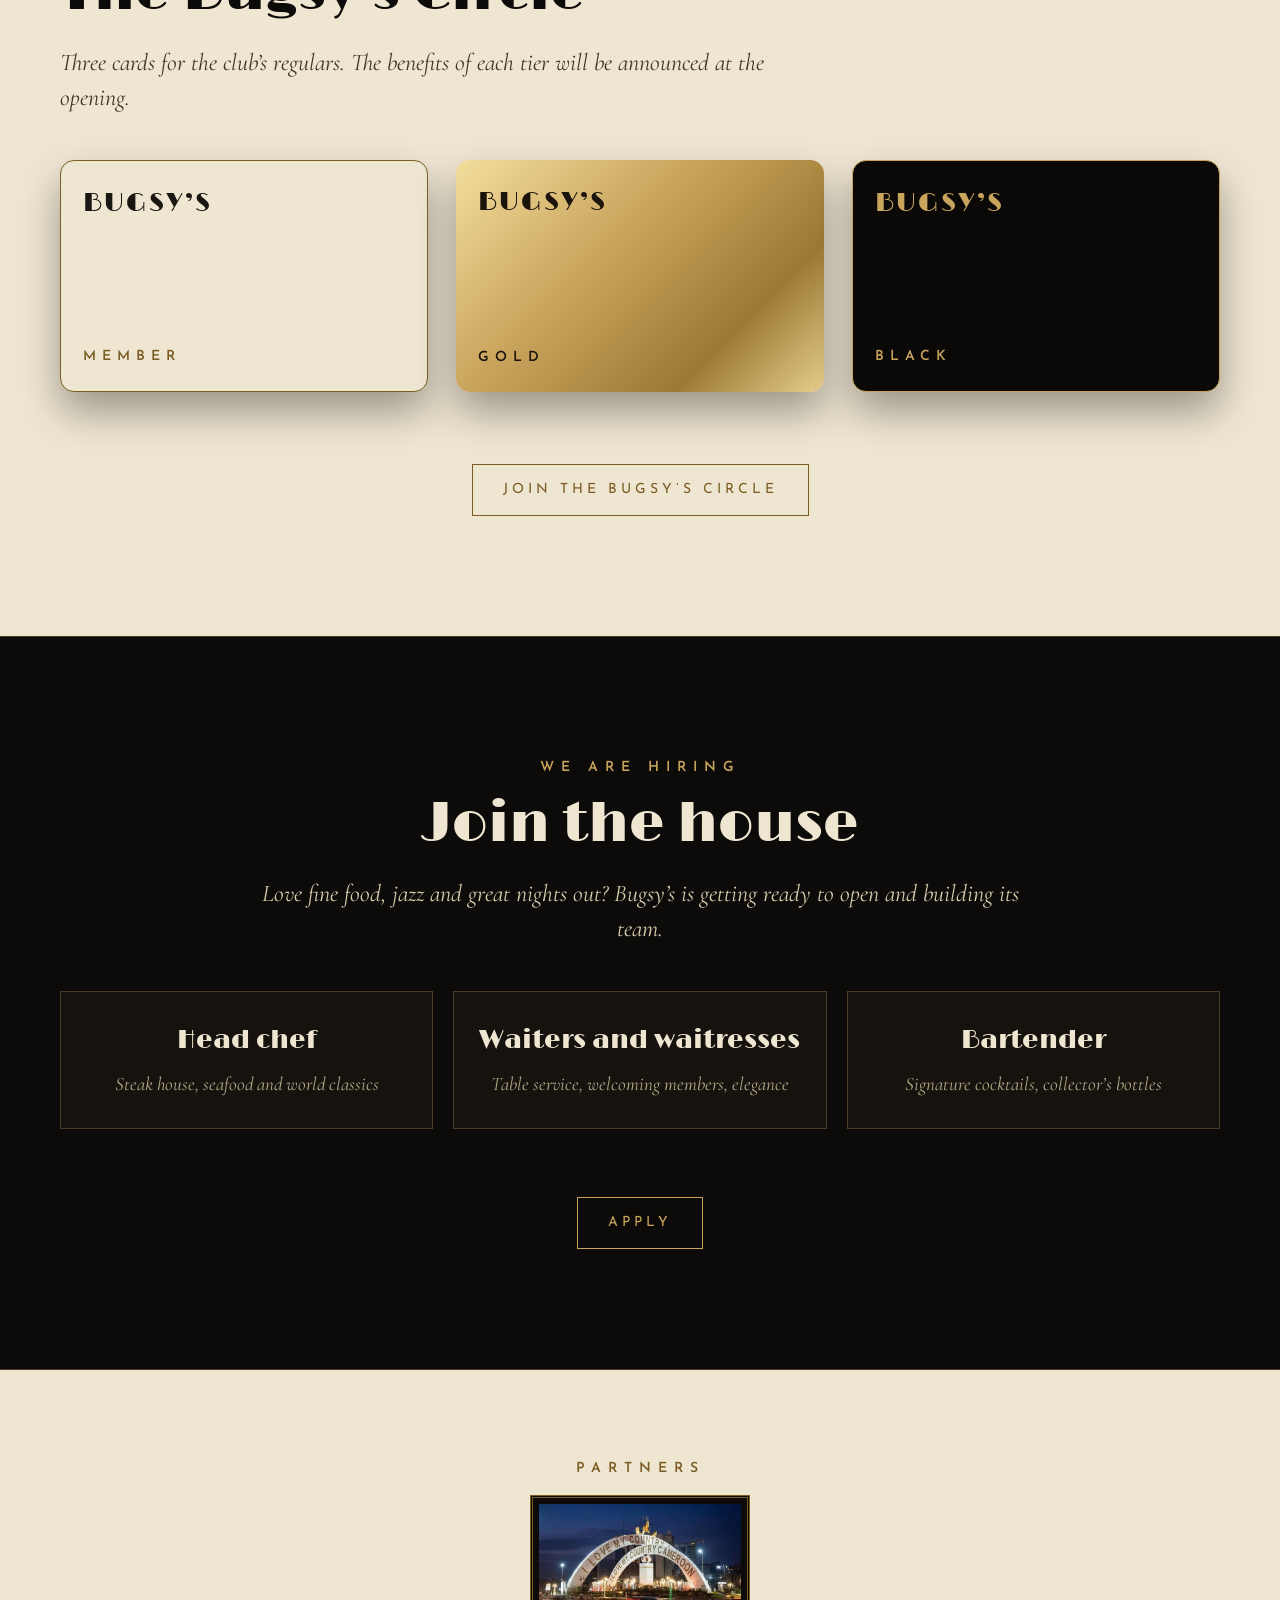
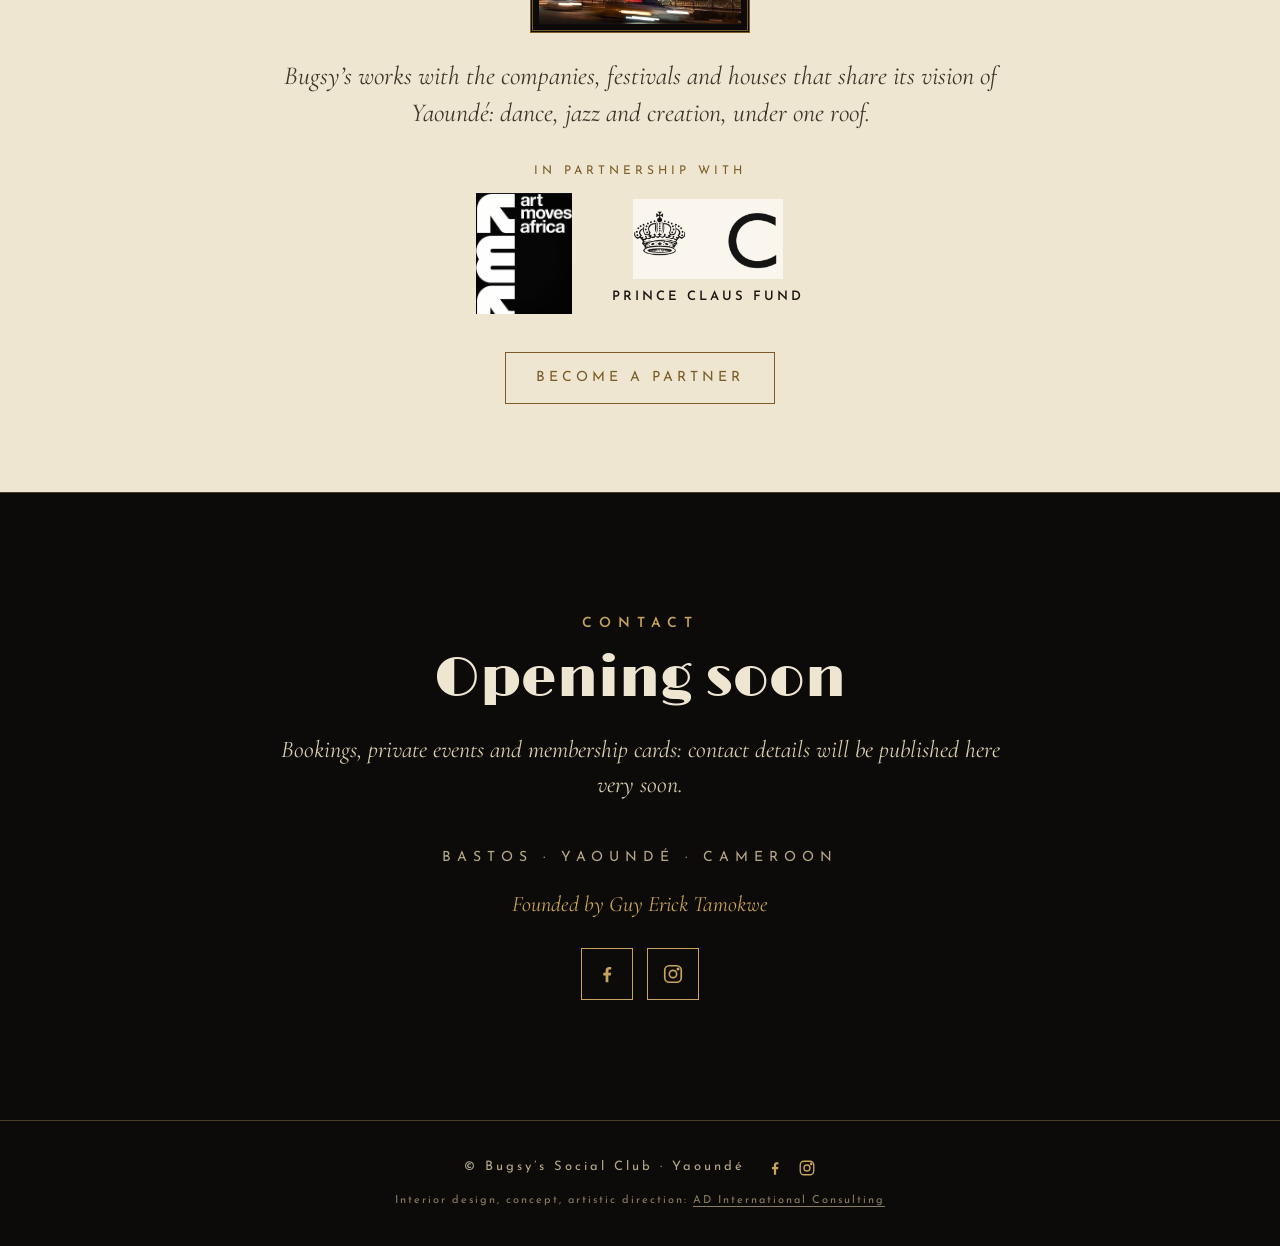
==== commit d3fcceff: "Partenaires : Prince Claus Fund" ====
--- a/en/index.html
+++ b/en/index.html
@@ -169,7 +169,7 @@
   <p class="eyebrow">Partners</p>
   <img class="partenaires-photo" src="../assets/img/yaounde-arche.jpg" alt="The “I Love My Country Cameroon” arch in Yaoundé at night" loading="lazy">
   <p class="partenaires-texte">Bugsy’s works with the companies, festivals and houses that share its vision of Yaoundé: dance, jazz and creation, under one roof.</p>
-  <div class="logos-partenaires"><p>In partnership with</p><a href="https://artmovesafrica.org/" target="_blank" rel="noopener"><img src="../assets/img/logo-art-moves-africa.jpg" alt="Art Moves Africa" loading="lazy"></a></div>
+  <div class="logos-partenaires"><p>In partnership with</p><div class="logos-rangee"><a href="https://artmovesafrica.org/" target="_blank" rel="noopener"><img src="../assets/img/logo-art-moves-africa.jpg" alt="Art Moves Africa" loading="lazy"></a><a class="logo-nomme" href="https://princeclausfund.org/" target="_blank" rel="noopener"><img src="../assets/img/logo-prince-claus-fund.jpg" alt="" loading="lazy"><span>Prince Claus Fund</span></a></div></div>
   <a class="btn" href="#contact" data-objet="Partnership">Become a partner</a>
 </div></section>
 
--- a/assets/style.css
+++ b/assets/style.css
@@ -306,3 +306,8 @@
 .logos-partenaires { margin: 30px auto 6px; display: flex; flex-direction: column; align-items: center; gap: 12px; }
 .logos-partenaires p { margin: 0; font-size: 12px; letter-spacing: 4px; text-transform: uppercase; color: var(--bronze); }
 .logos-partenaires img { width: 96px; height: auto; display: block; }
+.logos-rangee { display: flex; align-items: center; justify-content: center; gap: 40px; flex-wrap: wrap; }
+.logos-rangee a { text-decoration: none; }
+.logo-nomme { display: flex; flex-direction: column; align-items: center; gap: 8px; }
+.logos-partenaires .logo-nomme img { width: 150px; }
+.logo-nomme span { font-size: 13px; font-weight: 600; letter-spacing: 3px; text-transform: uppercase; color: #1a1612; }
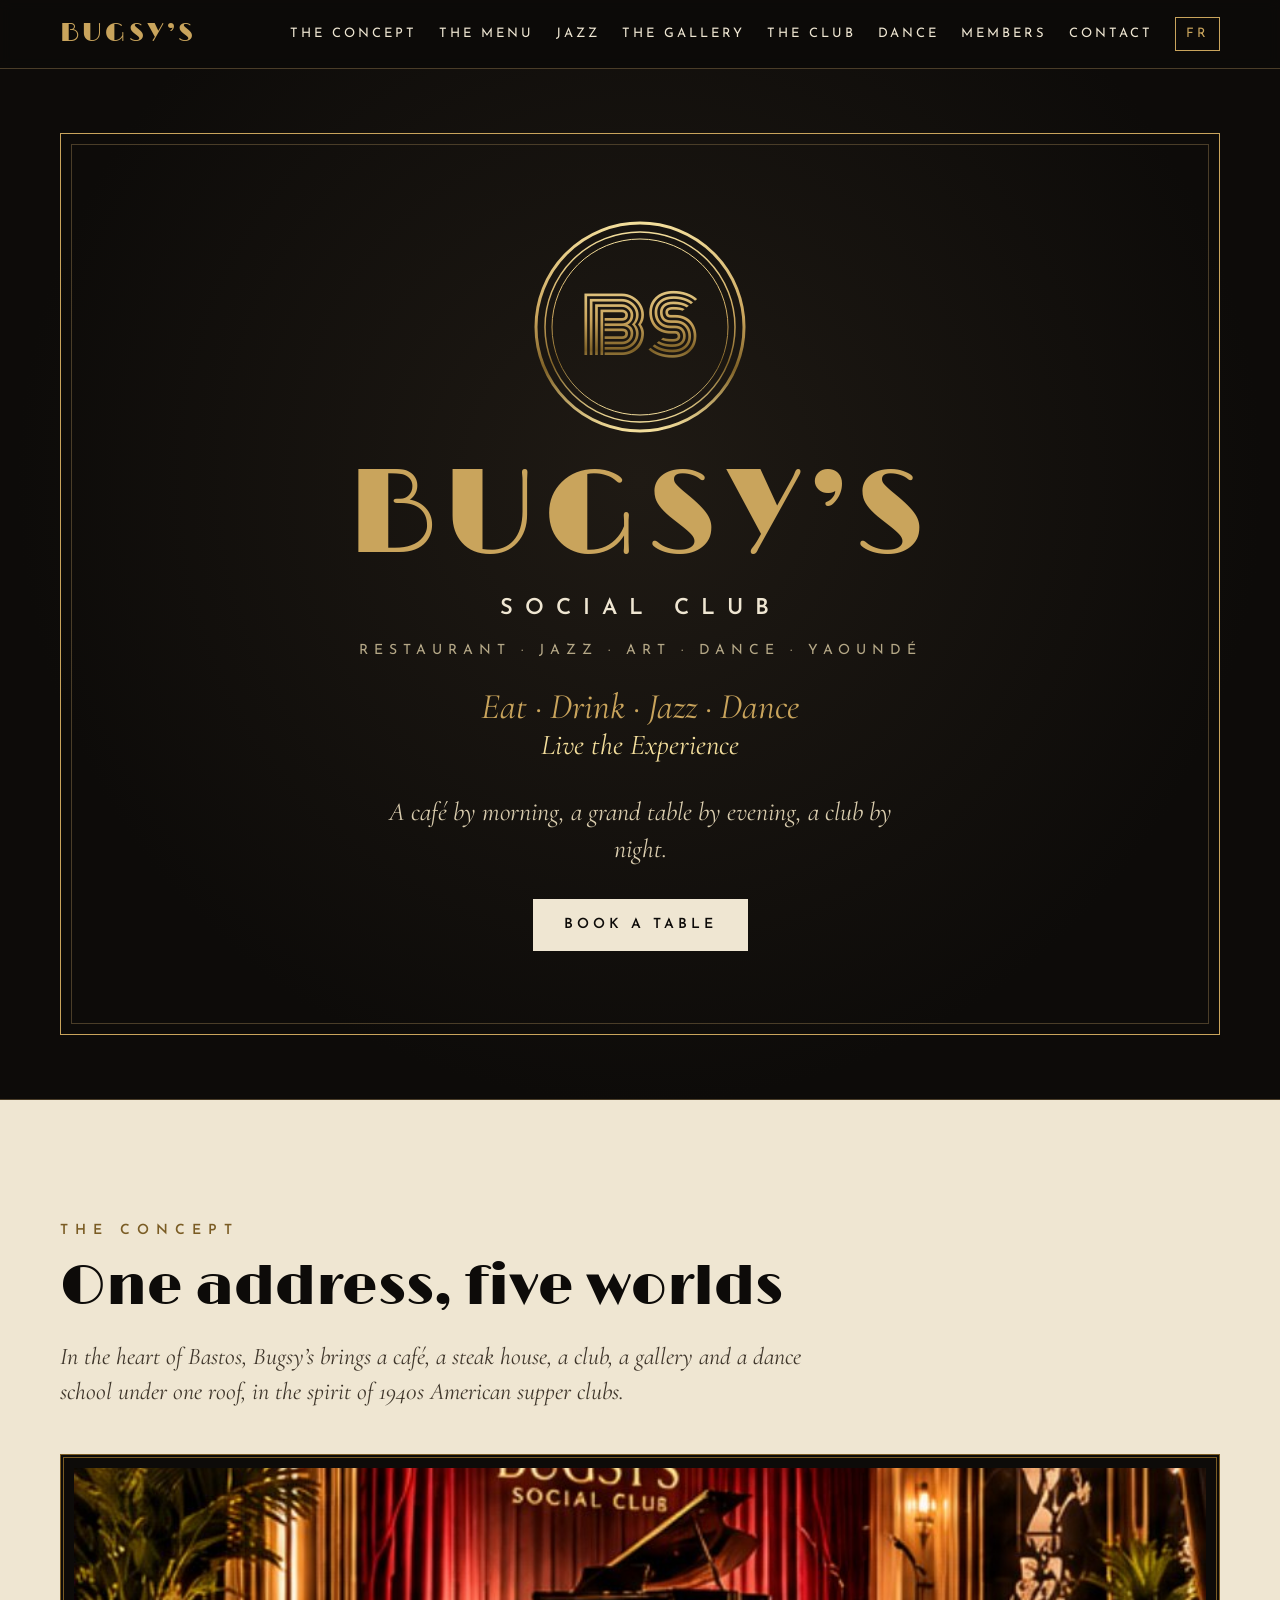
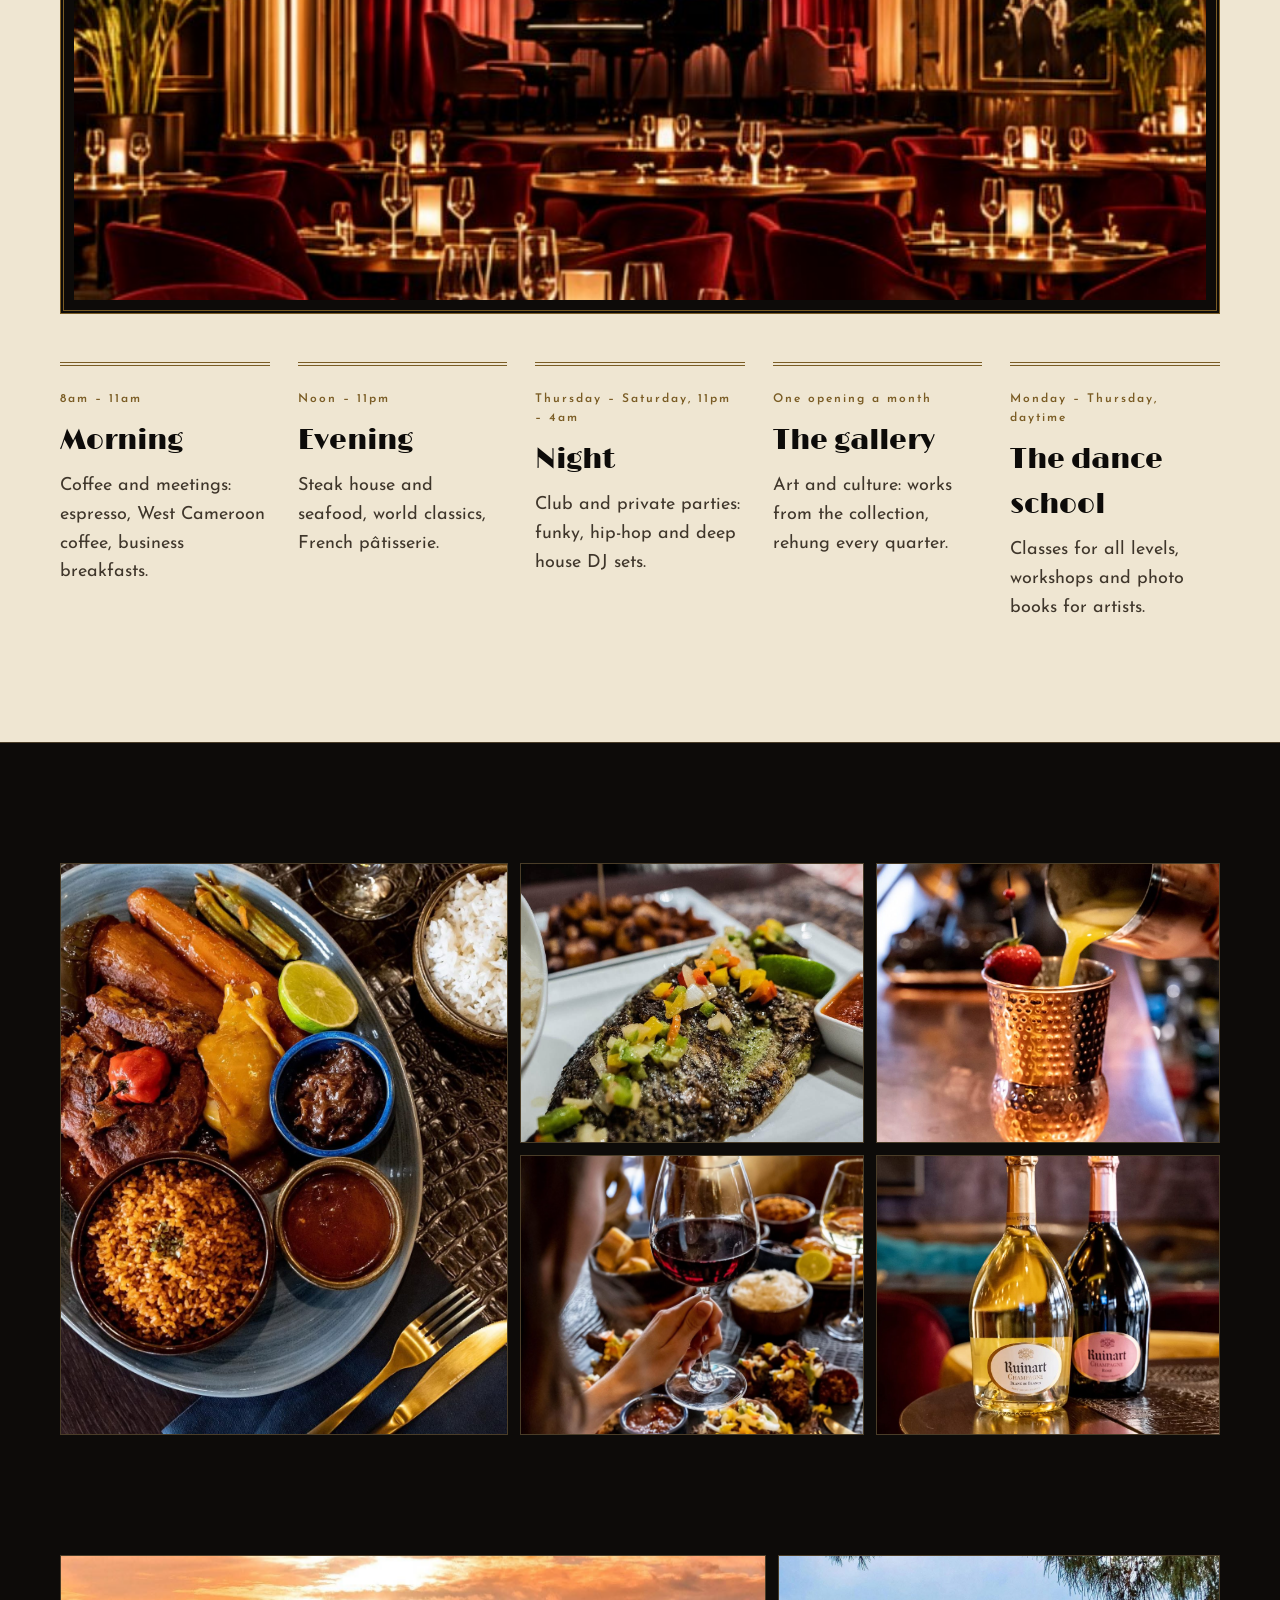
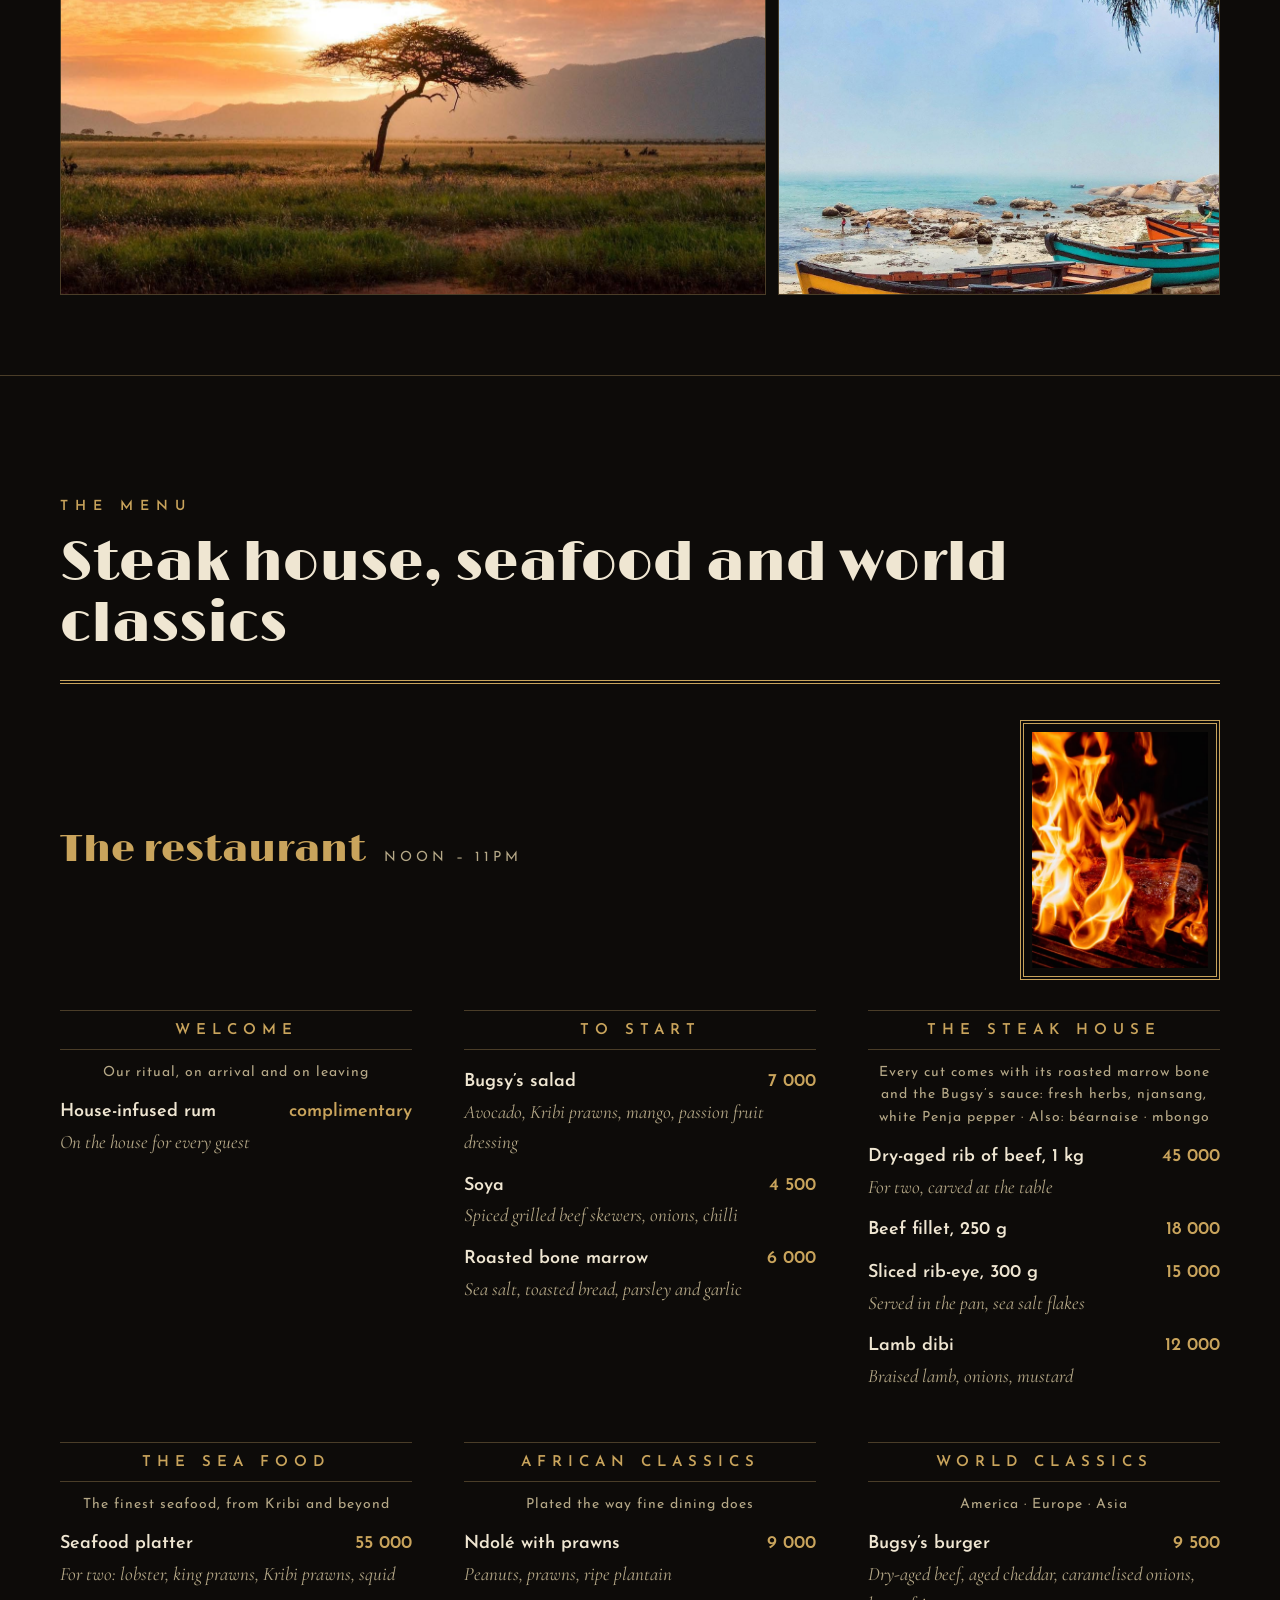
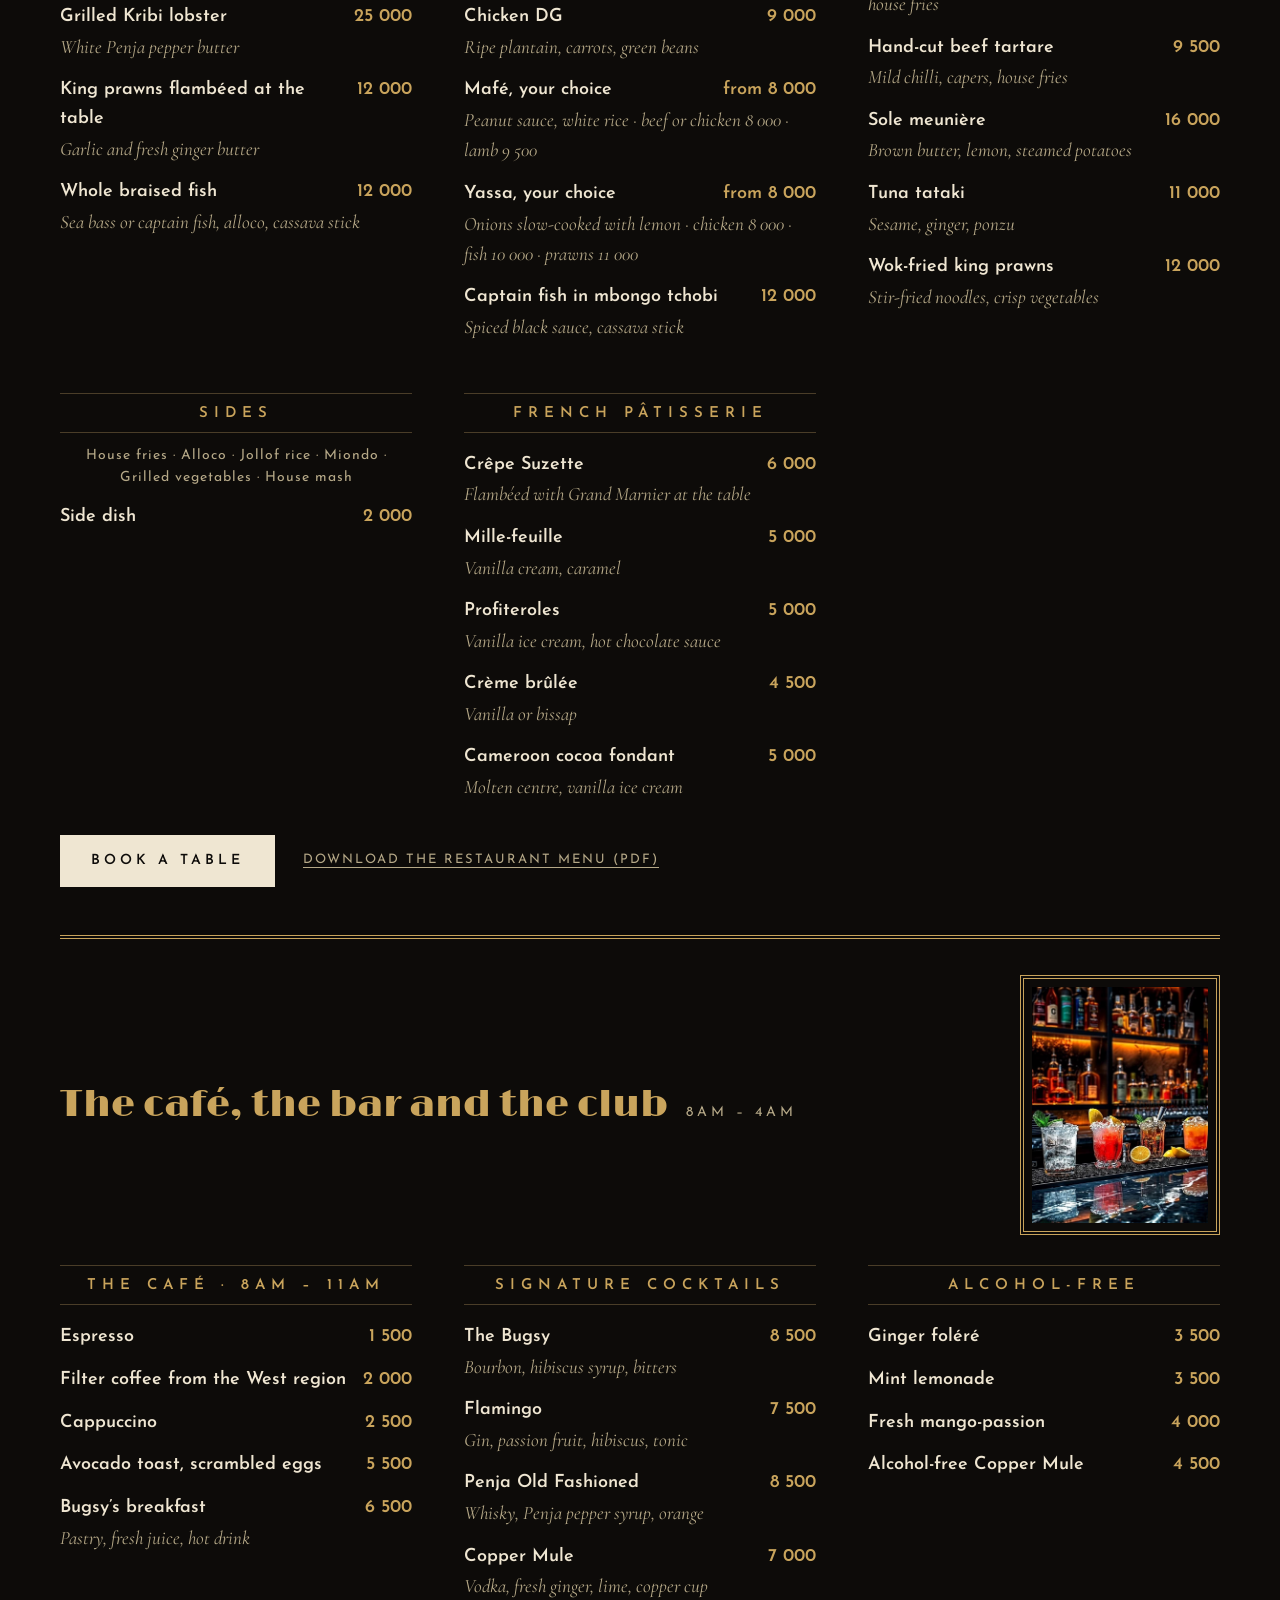
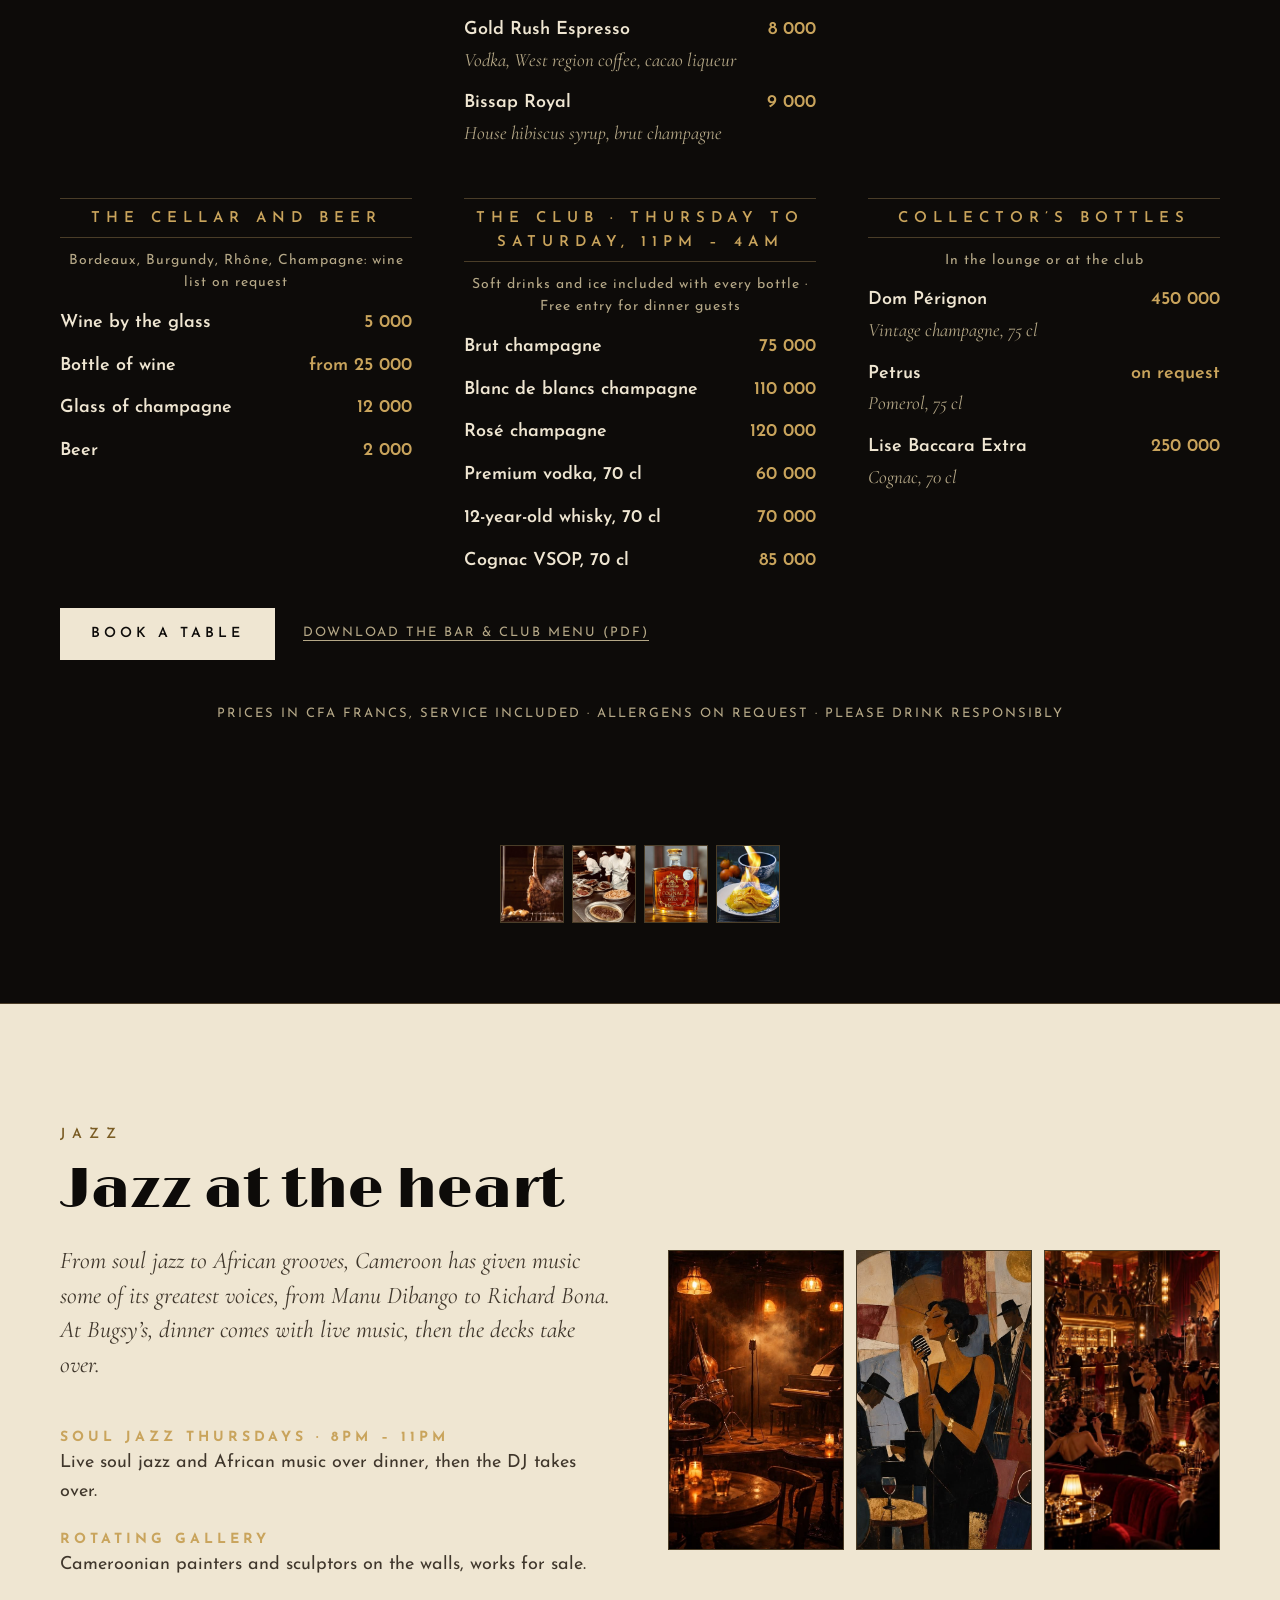
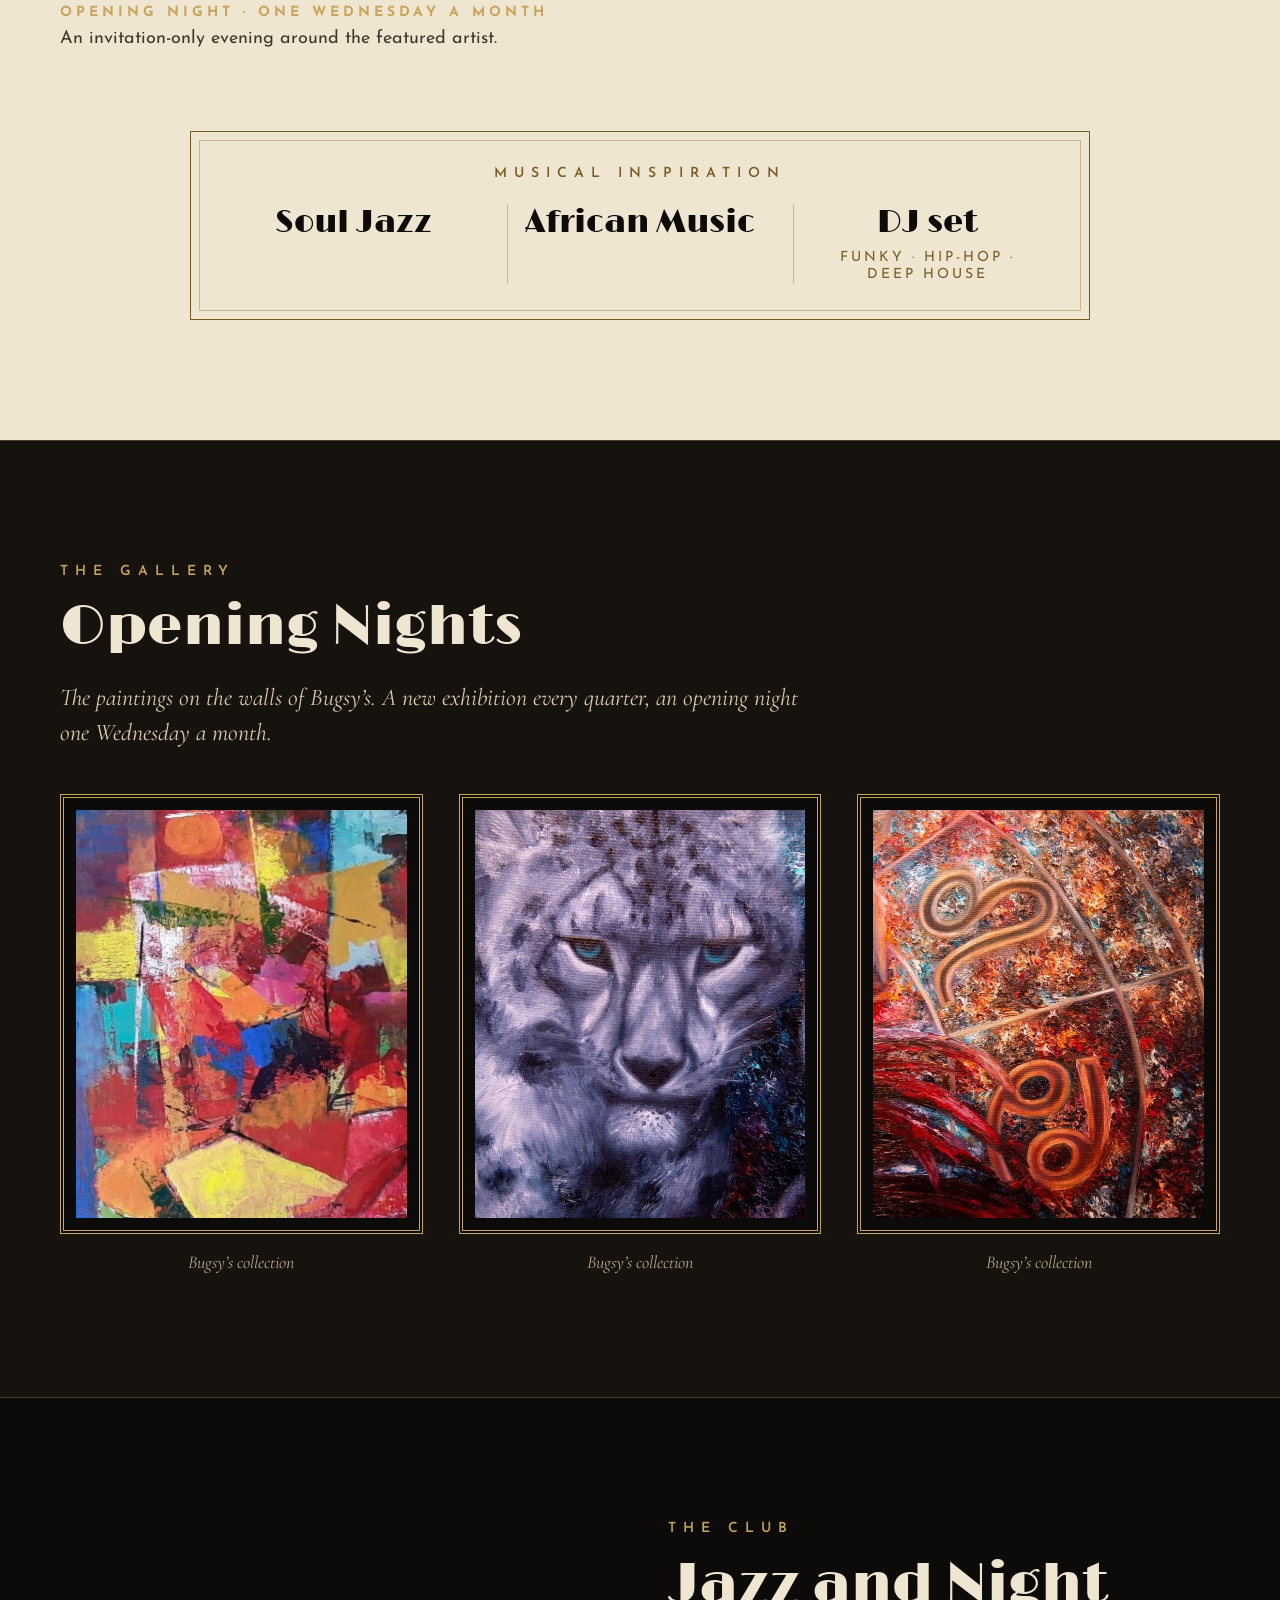
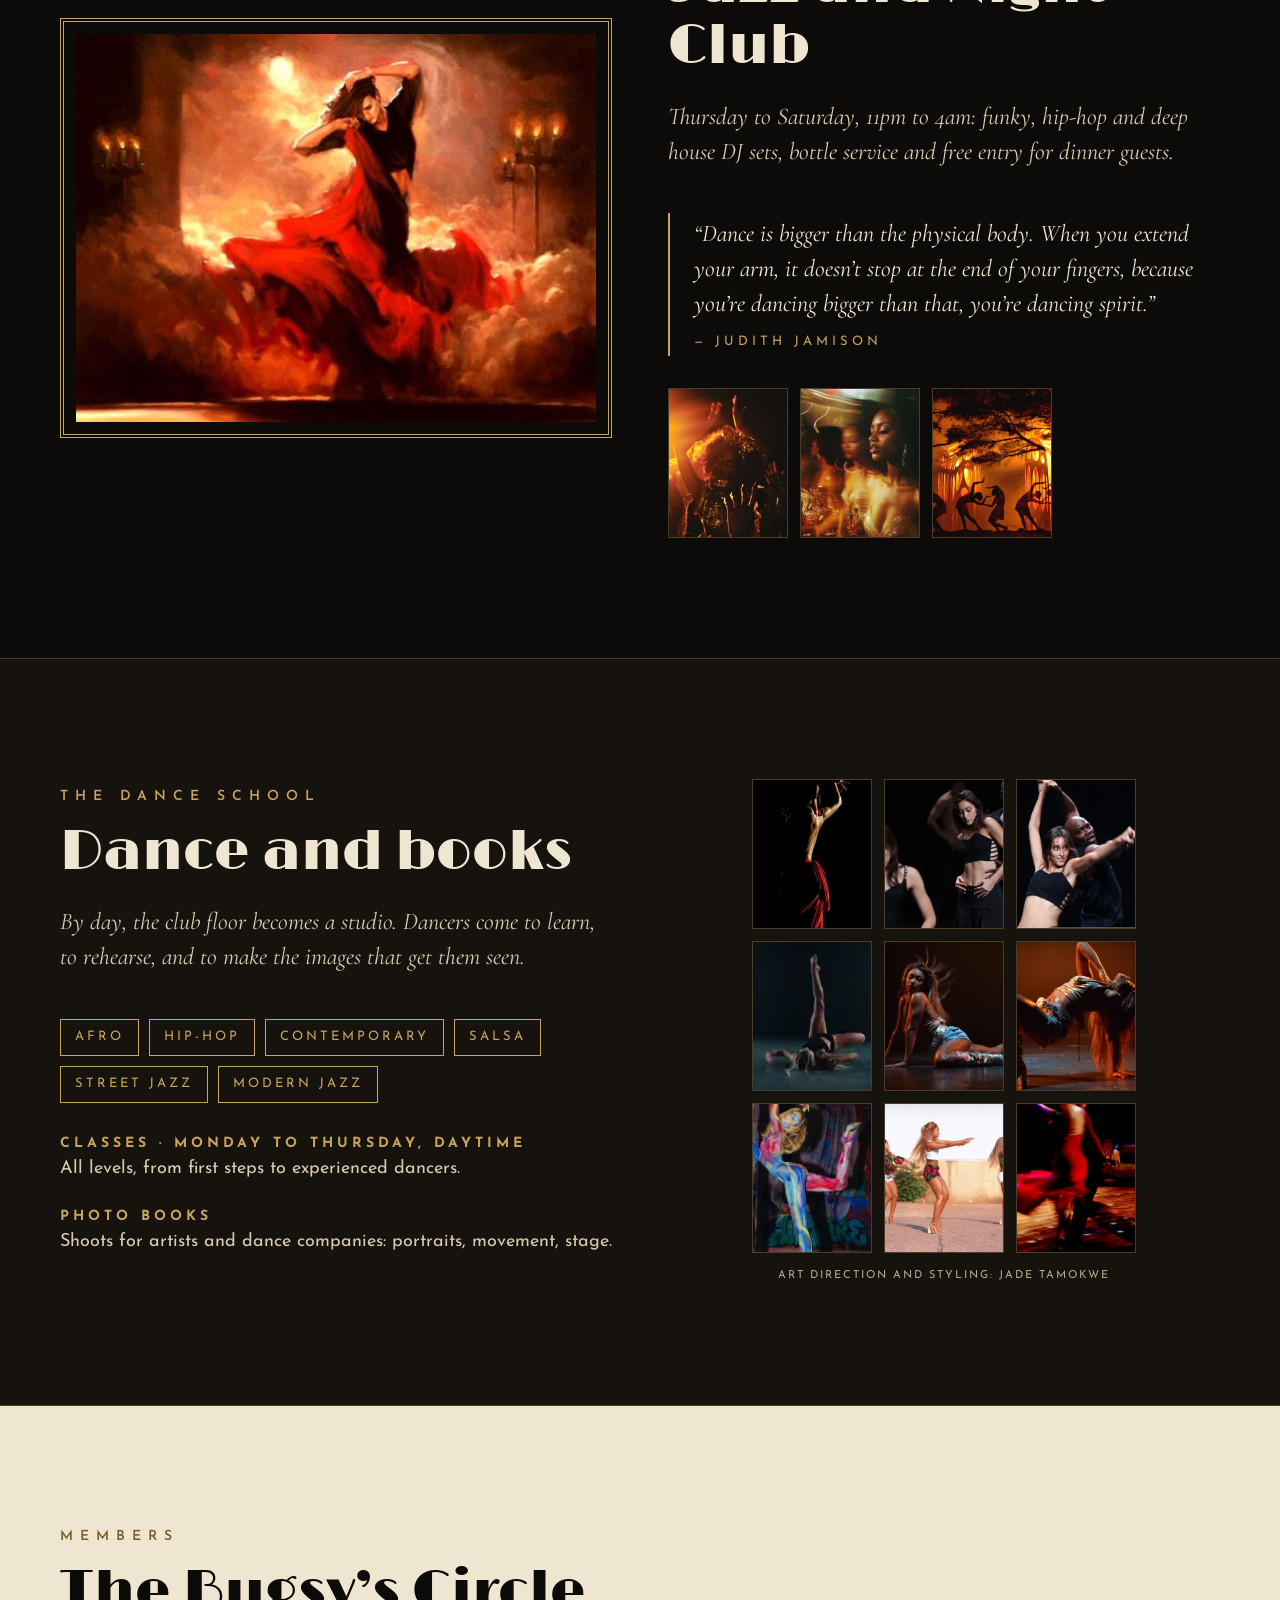
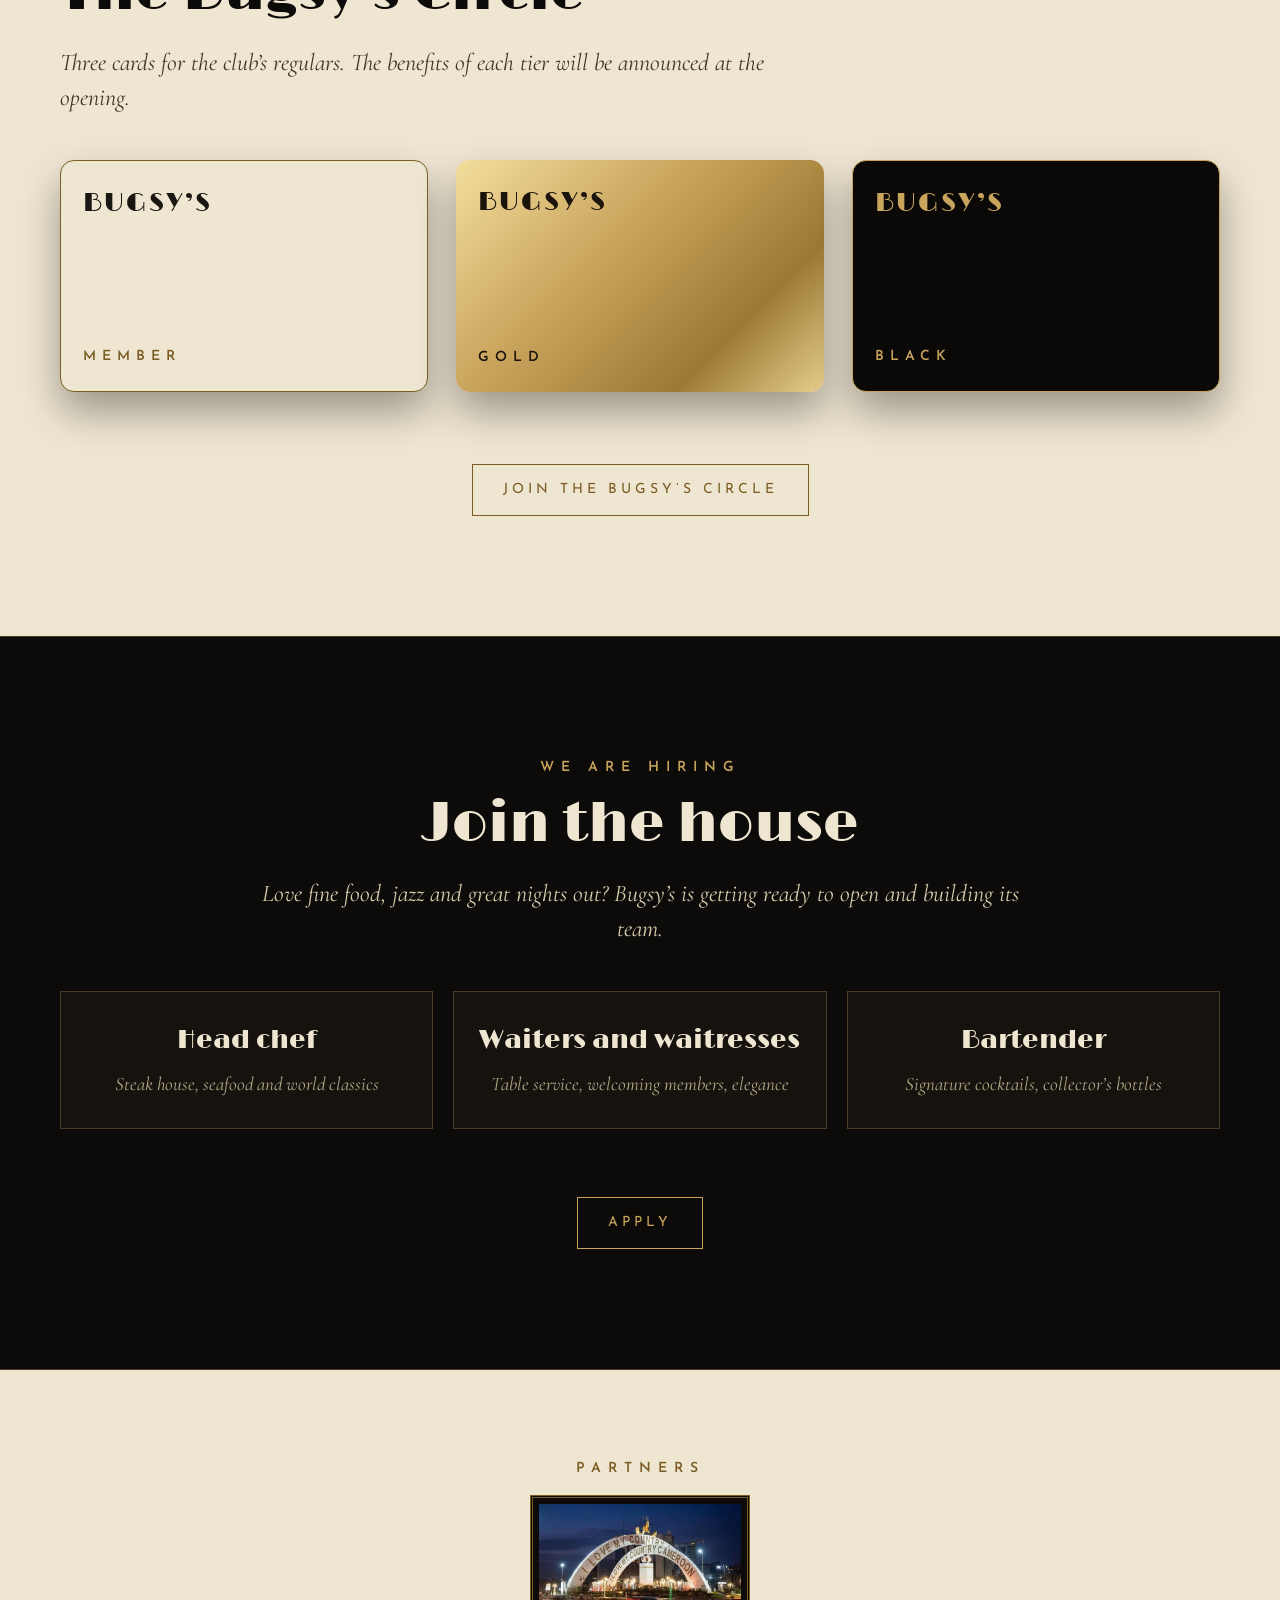
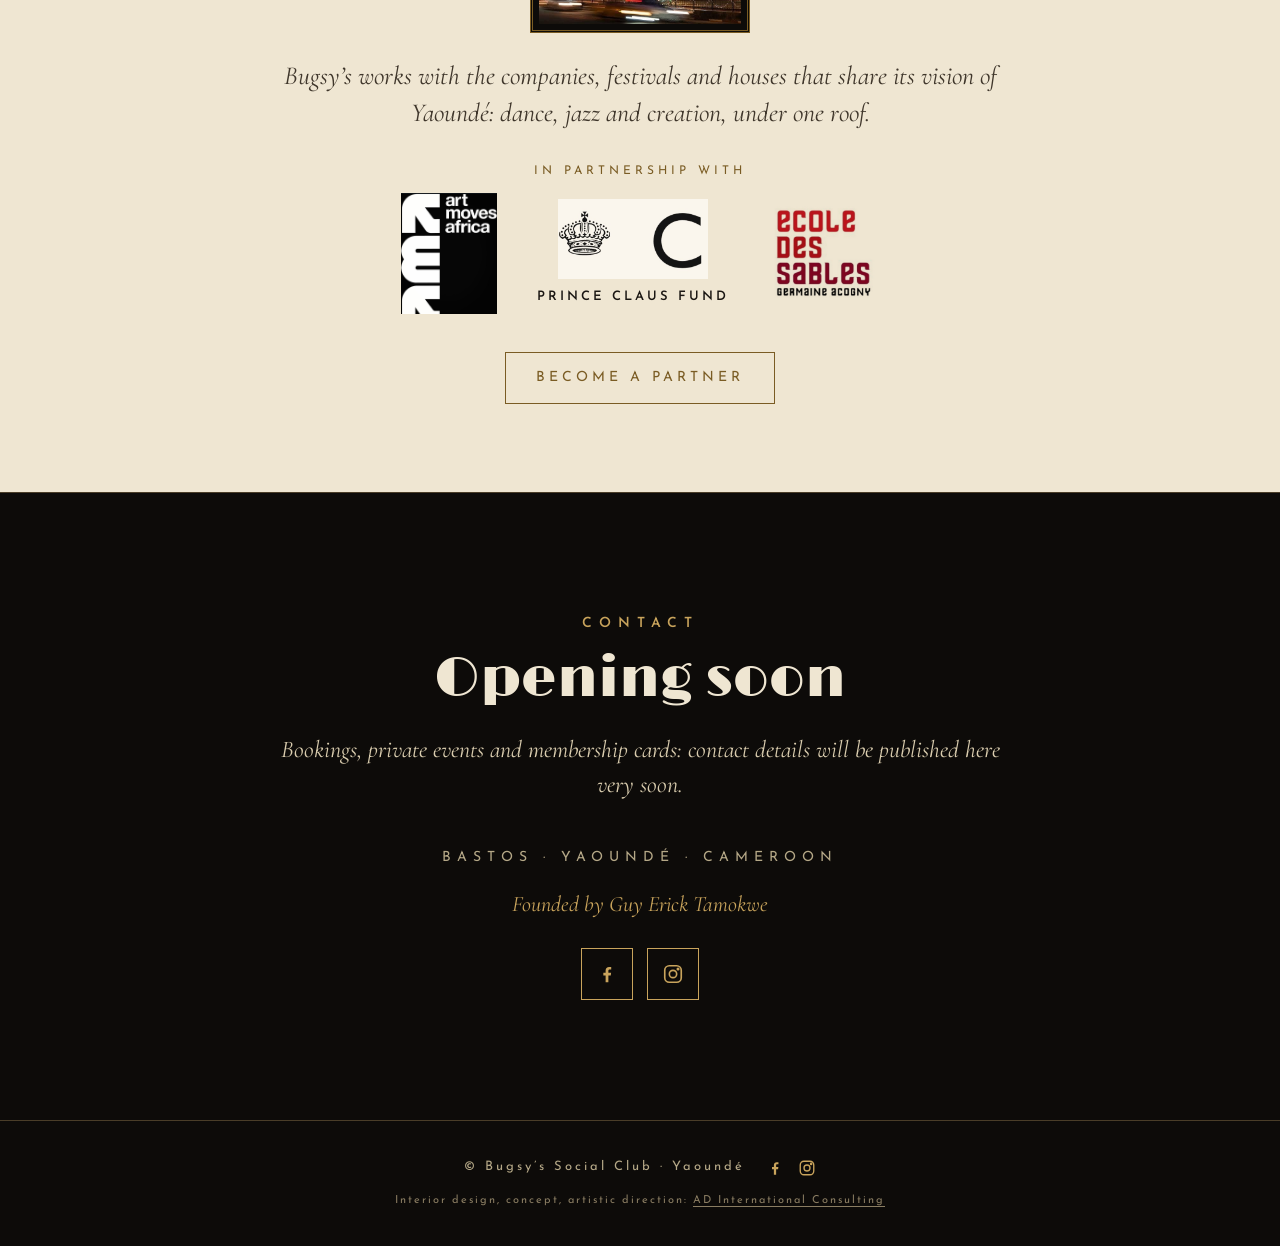
==== commit 52bb7b59: "Partenaires : École des Sables" ====
--- a/en/index.html
+++ b/en/index.html
@@ -169,7 +169,7 @@
   <p class="eyebrow">Partners</p>
   <img class="partenaires-photo" src="../assets/img/yaounde-arche.jpg" alt="The “I Love My Country Cameroon” arch in Yaoundé at night" loading="lazy">
   <p class="partenaires-texte">Bugsy’s works with the companies, festivals and houses that share its vision of Yaoundé: dance, jazz and creation, under one roof.</p>
-  <div class="logos-partenaires"><p>In partnership with</p><div class="logos-rangee"><a href="https://artmovesafrica.org/" target="_blank" rel="noopener"><img src="../assets/img/logo-art-moves-africa.jpg" alt="Art Moves Africa" loading="lazy"></a><a class="logo-nomme" href="https://princeclausfund.org/" target="_blank" rel="noopener"><img src="../assets/img/logo-prince-claus-fund.jpg" alt="" loading="lazy"><span>Prince Claus Fund</span></a></div></div>
+  <div class="logos-partenaires"><p>In partnership with</p><div class="logos-rangee"><a href="https://artmovesafrica.org/" target="_blank" rel="noopener"><img src="../assets/img/logo-art-moves-africa.jpg" alt="Art Moves Africa" loading="lazy"></a><a class="logo-nomme" href="https://princeclausfund.org/" target="_blank" rel="noopener"><img src="../assets/img/logo-prince-claus-fund.jpg" alt="" loading="lazy"><span>Prince Claus Fund</span></a><a href="https://ecoledessables.org/" target="_blank" rel="noopener"><img class="logo-eds" src="../assets/img/logo-ecole-des-sables.jpg" alt="École des Sables, Germaine Acogny" loading="lazy"></a></div></div>
   <a class="btn" href="#contact" data-objet="Partnership">Become a partner</a>
 </div></section>
 
--- a/assets/style.css
+++ b/assets/style.css
@@ -311,3 +311,4 @@
 .logo-nomme { display: flex; flex-direction: column; align-items: center; gap: 8px; }
 .logos-partenaires .logo-nomme img { width: 150px; }
 .logo-nomme span { font-size: 13px; font-weight: 600; letter-spacing: 3px; text-transform: uppercase; color: #1a1612; }
+.logos-partenaires img.logo-eds { width: 110px; mix-blend-mode: multiply; }
